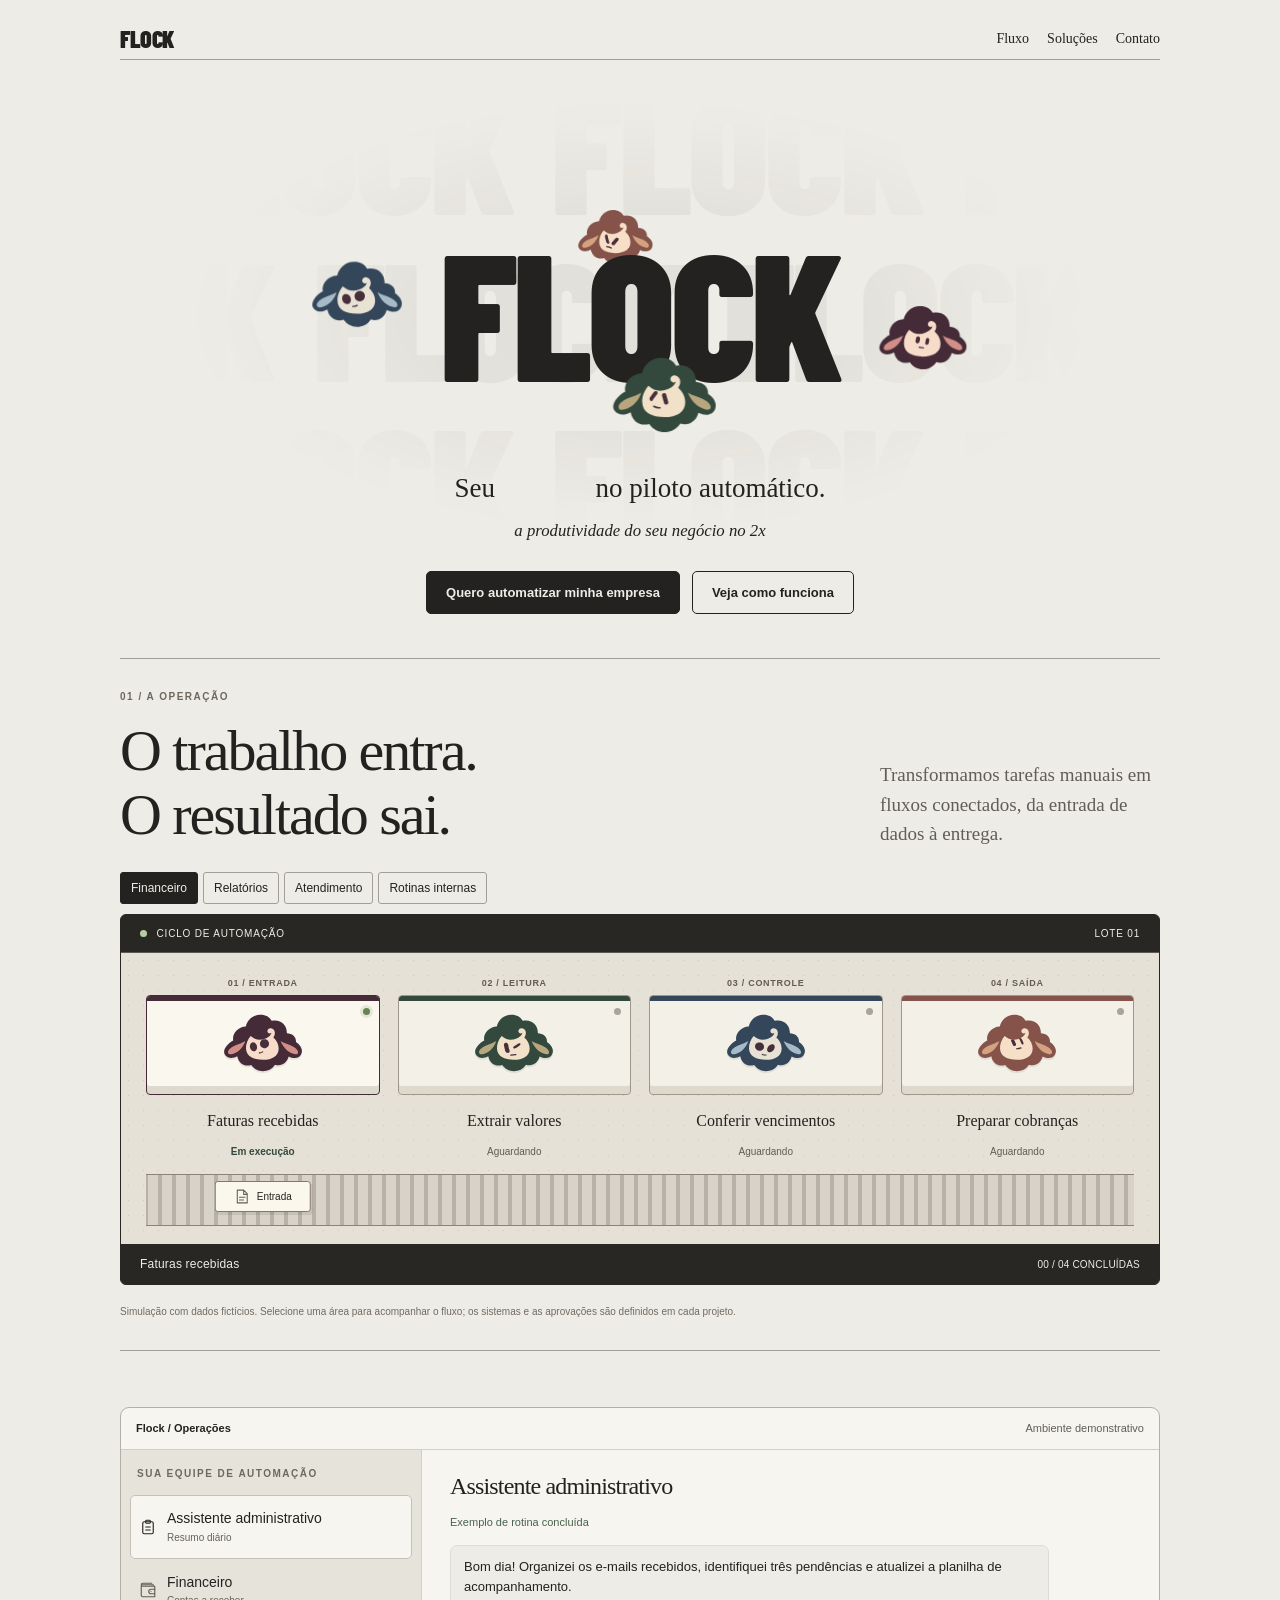
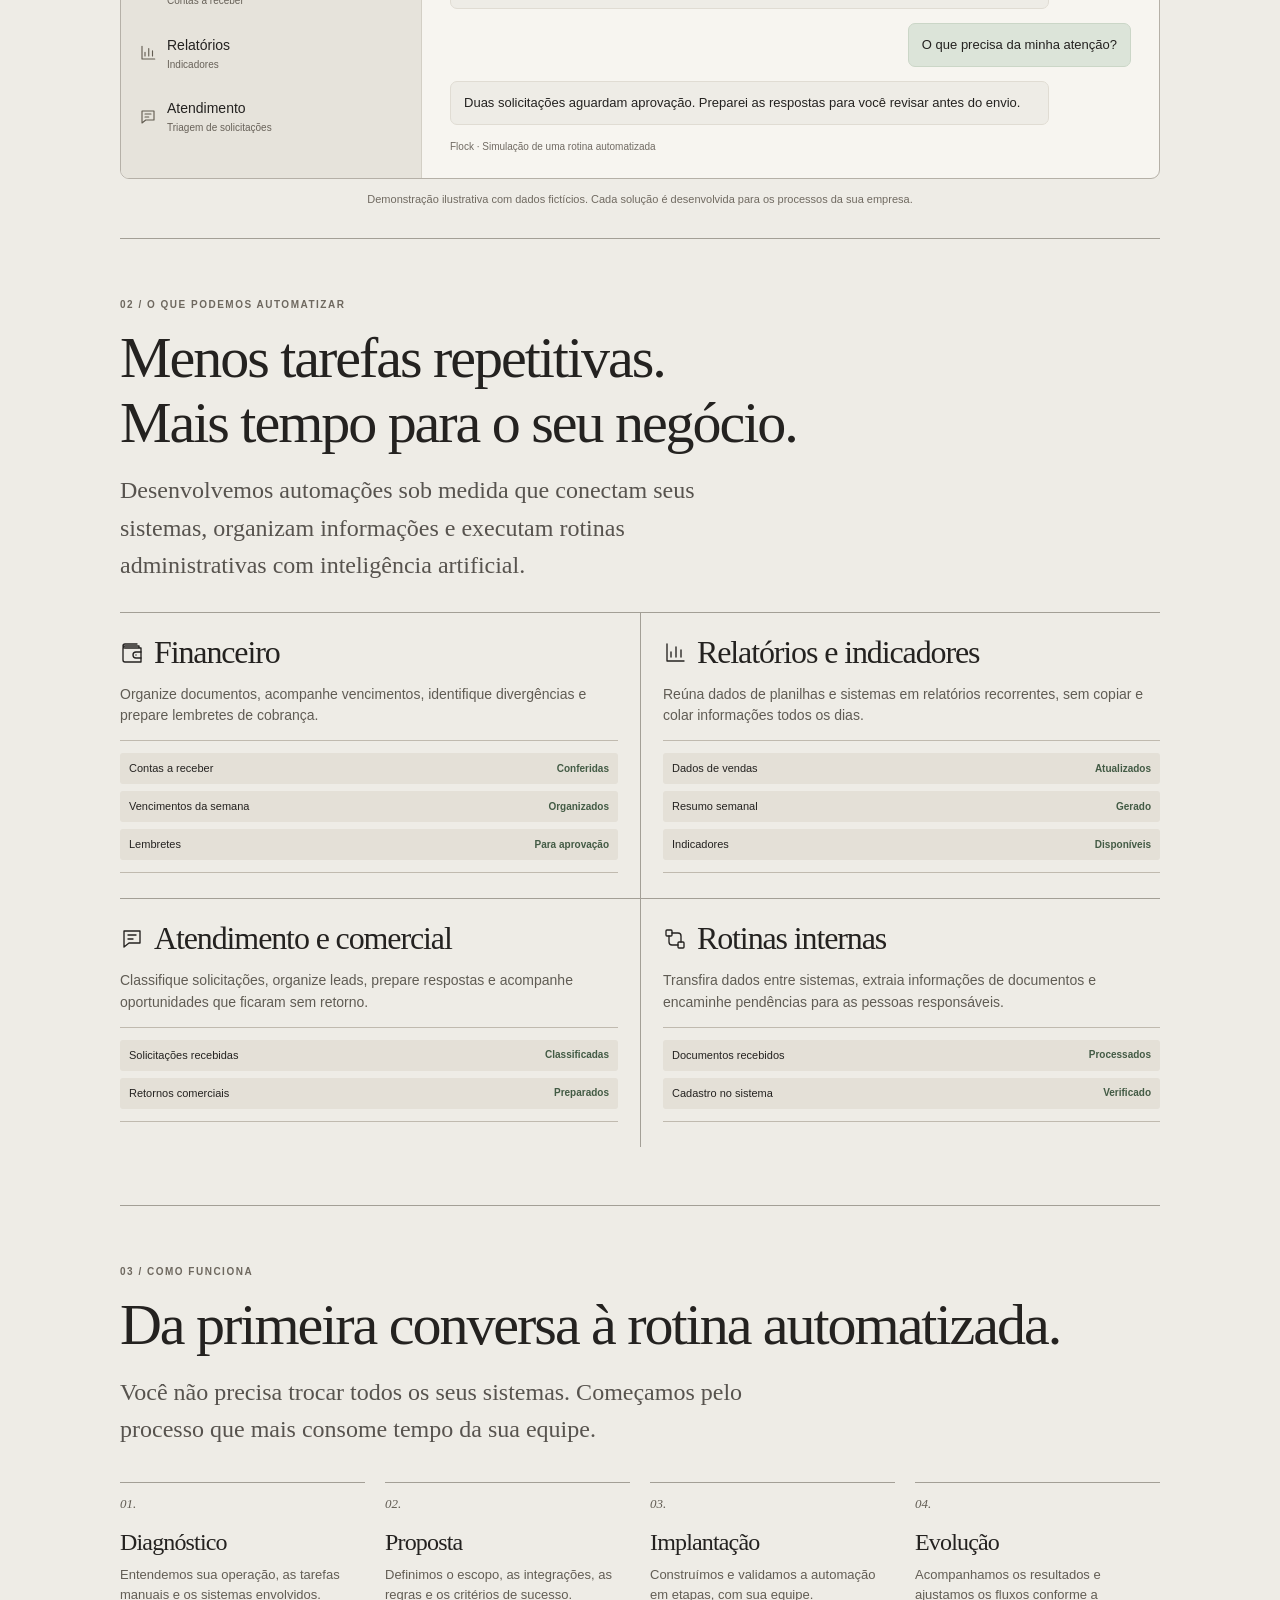
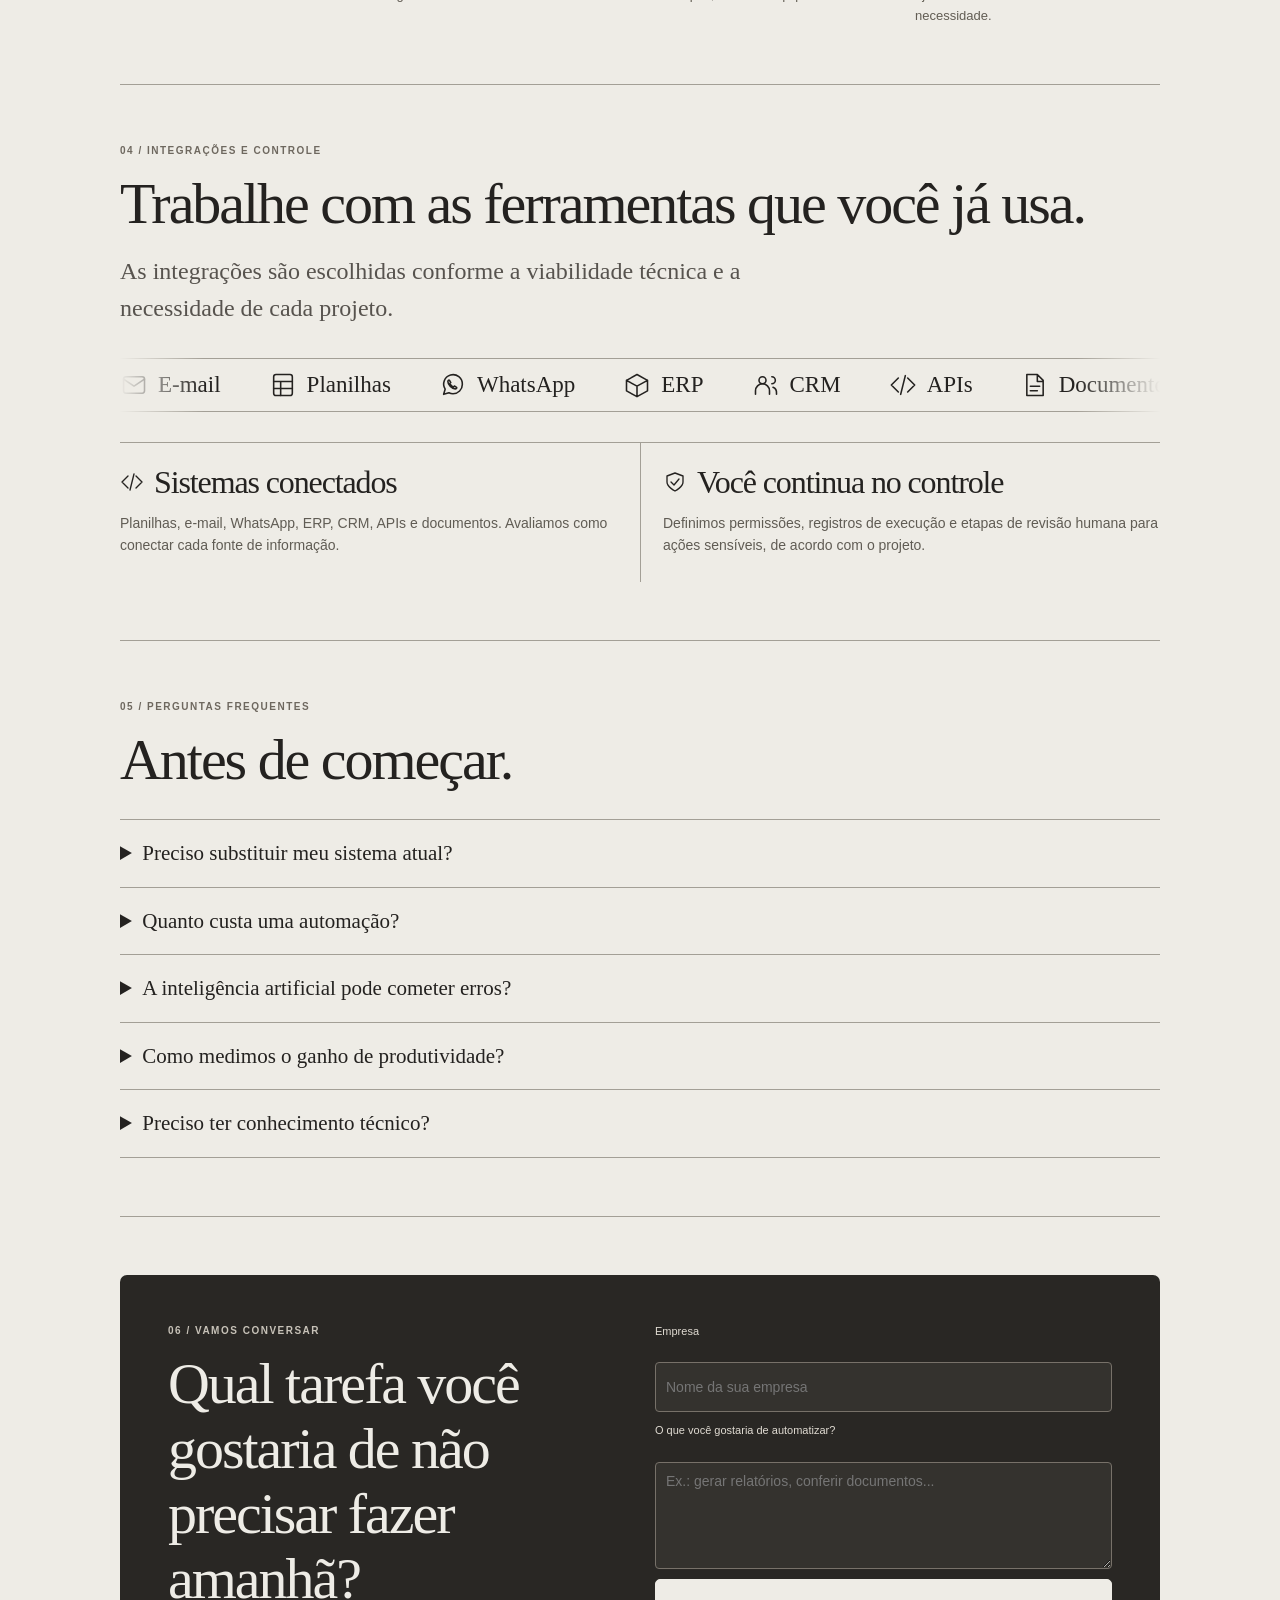
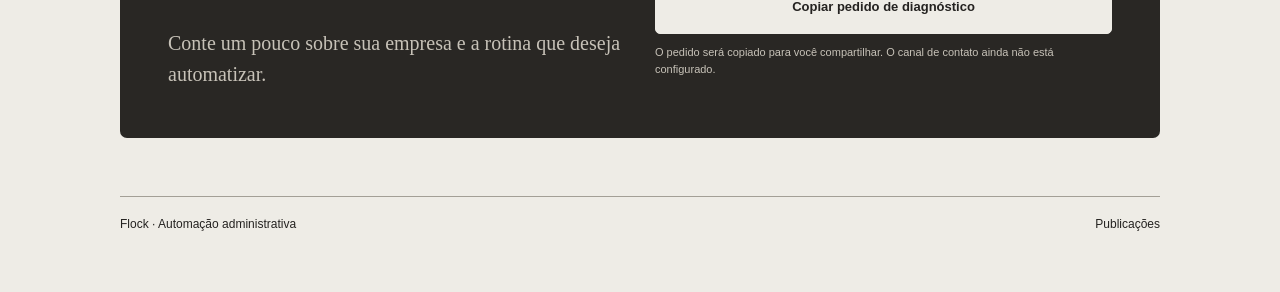
==== index.html @ 00a8a092 "Remove visible animation pause button while retaining reduced motion support" ====
<!doctype html>
<html lang="pt-BR">
<head>
<meta charset="utf-8">
<meta name="viewport" content="width=device-width,initial-scale=1">
<title>Flock</title>
<meta name="description" content="Flock — serviços de automação administrativa com inteligência artificial, sob medida para sua empresa.">
<style>
@font-face{font-family:Druk;src:url("assets/fonts/druk-condensed.woff2") format("woff2");font-weight:900;font-display:swap}
@font-face{font-family:Portrait;src:url("assets/fonts/portrait-regular.woff2") format("woff2");font-weight:400;font-display:swap}
@font-face{font-family:Portrait;src:url("assets/fonts/portrait-italic.woff2") format("woff2");font-style:italic;font-display:swap}
:root{--paper:#eeece6;--ink:#242220;--rule:#a39f96}
*{box-sizing:border-box}html{scroll-behavior:smooth}body{margin:0;background:var(--paper);color:var(--ink);font-family:Portrait,Georgia,serif}a{color:inherit;text-decoration:none}a:hover{text-decoration:underline;text-underline-offset:.2em}a:focus-visible{outline:2px solid currentColor;outline-offset:5px}
.page{width:min(100% - 64px,1040px);margin:0 auto;padding:24px 0 40px}
.masthead{border-bottom:1px solid var(--rule);display:grid;grid-template-columns:1fr 1fr 1fr;align-items:baseline;padding-bottom:7px;font-size:13px}
.masthead>span{text-align:center}.masthead nav{text-align:right}
.cover{display:grid;place-items:center;min-height:clamp(270px,39vw,490px);padding:55px 0 64px}
.cover h1{font-family:'Barlow Condensed',Impact,'Arial Narrow',sans-serif;font-weight:900;font-size:clamp(72px,14vw,200px);line-height:.85;letter-spacing:-.025em;margin:0;text-align:center}
.imprint{border-top:1px solid var(--rule);display:grid;grid-template-columns:repeat(6,1fr);gap:16px;padding:8px 0 36px;font-size:12px;line-height:1.3}
.imprint p{margin:0}.imprint p:last-child{grid-column:5/7}
.feature{margin:0;display:block;border-bottom:1px solid var(--rule);padding-bottom:18px}
.plate{height:clamp(240px,46vw,475px);background:#292724;display:grid;place-items:center;overflow:hidden;color:#e8e5de}
.plate svg{width:100%;height:100%;display:block}
.feature figcaption{display:grid;grid-template-columns:1fr 3fr 1fr;gap:16px;align-items:baseline;padding-top:12px;font-size:12px}
.feature strong{font-size:clamp(24px,4vw,44px);font-weight:400;letter-spacing:-.025em;line-height:1.05}.feature figcaption span:last-child{text-align:right}
.archive{margin:95px 0 100px;display:grid;grid-template-columns:1fr 4fr;gap:24px}
.archive h2{font-size:15px;font-weight:400;margin:0}
.entries{border-top:1px solid var(--rule)}.entry{display:grid;grid-template-columns:40px 1fr auto;gap:12px;align-items:baseline;padding:17px 0;border-bottom:1px solid var(--rule)}.entry span,.entry time{font-size:12px}.entry a{font-size:clamp(20px,3vw,30px);line-height:1.1}
footer{border-top:1px solid var(--rule);display:flex;justify-content:space-between;gap:16px;padding-top:8px;font-size:12px}
@media(max-width:600px){.page{width:calc(100% - 36px);padding-top:16px}.masthead{font-size:12px;grid-template-columns:1fr auto}.masthead>span{display:none}.cover{min-height:240px;padding:55px 0}.cover h1{font-size:clamp(65px,20vw,112px)}.imprint{grid-template-columns:1fr 1fr 1fr;gap:10px;padding-bottom:22px;font-size:11px}.imprint p:last-child{grid-column:3}.plate{height:clamp(220px,72vw,360px)}.feature figcaption{grid-template-columns:1fr auto;gap:8px}.feature figcaption strong{grid-column:1/-1;grid-row:2}.archive{display:block;margin:60px 0 75px}.archive h2{margin-bottom:15px}.entry{grid-template-columns:26px 1fr auto;gap:8px}}
@media(prefers-reduced-motion:reduce){html{scroll-behavior:auto}}

/* Motion follows the sequence of opening and reading a printed cover. */
:root{--ease-editorial:cubic-bezier(.22,.61,.36,1)}
.masthead,.imprint{position:relative}
@media(prefers-reduced-motion:no-preference){
  .motion .masthead,.motion .imprint{border-color:transparent}
  .motion .masthead::after,.motion .imprint::before{content:"";position:absolute;left:0;right:0;height:1px;background:var(--rule);transform:scaleX(0);transform-origin:left;animation:ink-rule 850ms var(--ease-editorial) forwards}
  .motion .masthead::after{bottom:0}
  .motion .imprint::before{top:0;animation-delay:420ms}
  .motion .masthead>*{animation:ink-in 650ms var(--ease-editorial) both}
  .motion .cover h1{animation:type-reveal 1100ms var(--ease-editorial) 100ms both}
  .motion .imprint p{animation:ink-in 750ms var(--ease-editorial) both;animation-delay:calc(450ms + var(--order,0)*85ms)}
  .motion .plate{clip-path:inset(0 0 100% 0);transition:clip-path 1150ms var(--ease-editorial)}
  .motion .plate svg{transform:scale(1.035);transition:transform 1400ms var(--ease-editorial)}
  .motion .feature.is-visible .plate,.motion .feature:focus-within .plate{clip-path:inset(0)}
  .motion .feature.is-visible .plate svg,.motion .feature:focus-within .plate svg{transform:scale(1)}
  .motion .feature figcaption,.motion .archive h2,.motion .entry,.motion footer{opacity:0;transform:translateY(9px);transition:opacity 650ms var(--ease-editorial),transform 750ms var(--ease-editorial)}
  .motion .feature.is-visible figcaption,.motion .feature:focus-within figcaption{opacity:1;transform:none;transition-delay:240ms}
  .motion .archive.is-visible h2,.motion .archive:focus-within h2,.motion .entry.is-visible,.motion .entry:focus-within,.motion footer.is-visible{opacity:1;transform:none}
  @keyframes ink-rule{to{transform:scaleX(1)}}
  @keyframes ink-in{from{opacity:0;transform:translateY(5px)}to{opacity:1;transform:none}}
  @keyframes type-reveal{from{clip-path:inset(100% -2% 0);transform:translateY(12px)}to{clip-path:inset(-12% -2% -12%);transform:none}}
  .masthead a,.entry a{position:relative;text-decoration:none}
  .masthead a::after,.entry a::after{content:"";position:absolute;left:0;right:0;bottom:-.16em;height:1px;background:currentColor;transform:scaleX(0);transform-origin:right;transition:transform 400ms var(--ease-editorial)}
  .masthead a:hover::after,.entry a:hover::after,.masthead a:focus-visible::after,.entry a:focus-visible::after{transform:scaleX(1);transform-origin:left}
}
@media(prefers-reduced-motion:no-preference) and (hover:hover) and (pointer:fine){
  .motion .feature.is-visible a:hover .plate svg{transform:scale(1.025)}
}


.page{min-height:100vh;min-height:100svh;display:flex;flex-direction:column}
.cover{flex:1;min-height:260px}
.imprint{padding-bottom:24px}
.imprint p:last-child{grid-column:6;text-align:right}
@media(max-width:600px){.imprint p:last-child{grid-column:3}.cover{min-height:220px}}
body{font-weight:400}
h1{font-weight:900!important}
header, header a, header nav, header span { font-family: Portrait, Georgia, 'Times New Roman', serif; font-weight: 400; }
.masthead > a { justify-self: start; }
.masthead nav a { display: inline-block; }


/* Editorial kinetic cover */
.cover{position:relative;isolation:isolate;overflow:hidden;min-height:clamp(320px,45vw,520px)}
.cover-pattern{position:absolute;inset:0;z-index:-2;overflow:hidden;display:flex;flex-direction:column;justify-content:center;gap:.12em;opacity:.065;pointer-events:none;font-family:'Barlow Condensed',Impact,sans-serif;font-weight:900;font-size:clamp(70px,13vw,180px);line-height:.88;letter-spacing:-.025em;mask-image:radial-gradient(ellipse at center,transparent 12%,#000 65%);-webkit-mask-image:radial-gradient(ellipse at center,transparent 12%,#000 65%)}
.pattern-row{display:flex;width:max-content;white-space:nowrap;gap:.24em;transform:translateX(-12%)}
.pattern-row:nth-child(even){transform:translateX(-32%)}
.cover h1{position:relative;z-index:2;white-space:nowrap}
.cover h1 .letter{display:inline-block;transform-origin:50% 90%}
.orbit{position:absolute;inset:0;pointer-events:none;z-index:1}
.orbit-tile{position:absolute;left:50%;top:50%;width:clamp(25px,4.6vw,58px);aspect-ratio:1;transform:translate(-50%,-50%);background:#242220}
.orbit-tile:nth-child(2n){background:#8e8b80}
.orbit-tile:nth-child(3n){background:#bdb9ad}
@media(prefers-reduced-motion:no-preference){
.motion .cover h1{animation:none}
.motion .cover h1 .letter{animation:letter-arrival 900ms var(--ease-editorial) both;animation-delay:calc(120ms + var(--i)*65ms)}
.motion .pattern-row{animation:pattern-drift 44s linear infinite alternate}
.motion .pattern-row:nth-child(even){animation-direction:alternate-reverse;animation-duration:53s}
.motion-paused .pattern-row,.motion-paused .letter{animation-play-state:paused!important}
@keyframes letter-arrival{from{opacity:0;transform:translateY(.42em) rotate(-7deg) scaleY(.78)}to{opacity:1;transform:none}}
@keyframes pattern-drift{from{transform:translateX(-8%)}to{transform:translateX(-32%)}}
}
@media(max-width:600px){
.cover{min-height:340px}
.cover-pattern{font-size:clamp(65px,20vw,100px);opacity:.055}
.orbit-tile{width:clamp(22px,8vw,35px)}
}

/* Feathered typographic field and shared depth plane. */
.cover-pattern{
 mask-image:radial-gradient(ellipse 48% 47% at 50% 50%,#000 0%,#000 24%,rgba(0,0,0,.85) 43%,rgba(0,0,0,.42) 65%,rgba(0,0,0,.09) 85%,transparent 100%);
 -webkit-mask-image:radial-gradient(ellipse 48% 47% at 50% 50%,#000 0%,#000 24%,rgba(0,0,0,.85) 43%,rgba(0,0,0,.42) 65%,rgba(0,0,0,.09) 85%,transparent 100%);
 opacity:.055;
}
.orbit{z-index:auto}
.cover h1{z-index:2}
.orbit-tile{will-change:transform;z-index:1}
@media(max-width:600px){.cover-pattern{opacity:.05}}

.cover h1{align-self:center}
.cover-caption{position:absolute;z-index:4;left:0;right:0;top:calc(50% + clamp(48px,8vw,104px));text-align:center;font-family:Portrait,Georgia,serif;font-size:clamp(16px,2.2vw,27px);font-weight:400;margin:0;line-height:1.4;pointer-events:none}
.cover-caption .rotating-word{display:inline-block;color:var(--ink);font-style:italic;font-weight:900}
@media(max-width:600px){.cover-caption{top:calc(50% + 48px);font-size:clamp(15px,4.2vw,20px)}}
@media(prefers-reduced-motion:no-preference){.rotating-word{transition:opacity .25s ease,transform .35s var(--ease-editorial)}.rotating-word.changing{opacity:0;transform:translateY(5px)}}

/* Blob Studio mascot adapted to native SVG. */
.cover .orbit-tile{background:transparent!important;width:clamp(48px,8vw,100px)}
.orbit-tile svg{display:block;width:100%;height:100%;overflow:visible}
@media(max-width:600px){.cover .orbit-tile{width:clamp(40px,13vw,58px)}}

/* Keep the subtitle clear of the orbit at every viewport size. */
.cover-caption{top:calc(50% + var(--caption-offset,clamp(90px,14vw,170px)))}

.cover-subcaption{display:block;margin-top:.65em;font-size:.62em;font-weight:400;font-style:italic;line-height:1.4}

/* Flock service landing page */
.cover{flex:none;min-height:clamp(420px,49vw,550px)}
.sales{font-family:Arial,sans-serif;font-size:14px;line-height:1.55}
.sales h2,.sales h3{font-family:Portrait,Georgia,serif;font-weight:400;line-height:1.12;letter-spacing:-.035em;margin:0}
.sales h2{font-size:clamp(32px,5vw,58px)}
.sales h3{font-size:clamp(23px,3vw,32px)}
.sales p{margin:0}
.sales .lead{font-family:Portrait,Georgia,serif;font-size:clamp(18px,2.4vw,24px);max-width:630px;color:#57534e;margin-top:16px}
.sales-section{border-top:1px solid var(--rule);padding:64px 0}
.eyebrow{font-size:10px;font-weight:700;text-transform:uppercase;letter-spacing:.15em;margin-bottom:14px!important;color:#6e685f}
.hero-actions{display:flex;align-items:center;justify-content:center;gap:12px;flex-wrap:wrap;padding:0 0 36px}
.sales-btn{display:inline-flex;align-items:center;justify-content:center;gap:14px;padding:13px 19px;border:1px solid var(--ink);border-radius:5px;font:600 13px Arial,sans-serif;cursor:pointer;text-decoration:none!important;background:var(--ink);color:var(--paper)}
.sales-btn:hover{opacity:.82}.sales-btn.secondary{background:transparent;color:var(--ink)}
.demo{border:1px solid #b5b0a7;border-radius:9px;overflow:hidden;background:#f7f5f0;box-shadow:0 14px 36px #2422200b}
.demo-top{display:flex;justify-content:space-between;align-items:center;padding:12px 15px;border-bottom:1px solid #d3cfc5;font-size:11px;color:#625e56}
.demo-top b{color:var(--ink)}.demo-window{display:grid;grid-template-columns:29% 1fr;min-height:350px}
.demo-nav{background:#e6e3db;border-right:1px solid #d3cfc5;padding:16px 9px}.demo-nav .eyebrow{margin-left:7px}
.demo-tab{width:100%;text-align:left;display:flex;gap:10px;align-items:center;border:1px solid transparent;background:none;padding:12px 8px;border-radius:5px;color:var(--ink);cursor:pointer;font:inherit}
.demo-tab[aria-selected=true]{border-color:#c6c1b7;background:#f7f5f0}.demo-tab small{display:block;font-size:10px;color:#686259}.demo-dot{flex:none;width:9px;height:9px;border-radius:50%;background:var(--dot,#452a38)}
.demo-main{padding:23px 28px;display:flex;flex-direction:column;gap:14px}.demo-main h3{font-size:24px}.demo-status{font-size:11px;color:#48624e}.demo-msg{max-width:88%;background:#eeece6;padding:11px 13px;border:1px solid #e0dcd3;border-radius:7px;font-size:13px}.demo-msg.user{align-self:flex-end;background:#dce4d9;border-color:#cbd6c7}.demo-meta{font-size:10px;color:#716b63;margin-top:auto}.demo-note{text-align:center;font-size:11px;color:#706a61;margin:12px 0 45px!important}
.service-grid{display:grid;grid-template-columns:repeat(2,minmax(0,1fr));gap:12px;margin-top:28px}
.service-card{border:1px solid #bdb8ae;border-radius:6px;padding:23px;min-width:0;display:flex;flex-direction:column;gap:13px}
.service-card p{color:#605c54}.mini-visual{background:#e5e2d9;border:1px solid #d5d0c6;border-radius:5px;padding:12px;min-height:104px;display:grid;gap:7px;align-content:center;margin-top:auto}
.mini-row{display:flex;align-items:center;justify-content:space-between;gap:8px;font-size:11px;padding:7px 9px;background:#f7f5ef;border-radius:3px}.mini-row b{font-size:10px;color:#435b45;font-weight:600}
.steps{display:grid;grid-template-columns:repeat(4,1fr);gap:20px;margin-top:34px}.step{border-top:1px solid var(--rule);padding-top:13px}.step-num{font:italic 25px Georgia,serif;color:#82796f;margin-bottom:17px!important}.step h3{font-size:24px;margin-bottom:9px}.step p{font-size:13px;color:#625d54}
.faq{margin-top:26px}.faq details{border-top:1px solid var(--rule);padding:17px 0}.faq details:last-child{border-bottom:1px solid var(--rule)}.faq summary{cursor:pointer;font-family:Portrait,Georgia,serif;font-size:21px}.faq details p{max-width:720px;padding:12px 0 0;color:#605b54}
.contact-panel{background:#292724;color:#eeece6;border-radius:7px;padding:clamp(23px,5vw,48px);display:grid;grid-template-columns:1fr 1fr;gap:30px}.contact-panel .lead{color:#c7c2b8;font-size:20px}.contact-panel form{display:grid;gap:10px}.contact-panel label{font-size:11px;color:#e0dbd2}.contact-panel input,.contact-panel textarea{width:100%;padding:10px;border-radius:4px;border:1px solid #777169;background:#34322e;color:#fff;font:14px Arial,sans-serif}.contact-panel textarea{min-height:95px;resize:vertical}.contact-panel .sales-btn{background:#eeece6;color:#242220;border-color:#eeece6}.contact-panel .contact-note{font-size:11px;color:#c7c2b8}.sales-footer{border-top:1px solid var(--rule);padding:18px 0;display:flex;justify-content:space-between;gap:10px;font-size:12px}
@media(max-width:600px){.cover{min-height:370px}.sales-section{padding:42px 0}.demo-window{grid-template-columns:1fr}.demo-nav{display:grid;grid-template-columns:repeat(2,1fr);border-right:0;border-bottom:1px solid #d3cfc5;padding:8px;gap:3px}.demo-nav .eyebrow{grid-column:1/-1;margin:3px 7px!important}.demo-tab{font-size:11px;padding:8px 5px;gap:5px}.demo-tab small{font-size:9px}.demo-main{padding:16px;min-height:310px}.demo-msg{max-width:96%;font-size:12px}.service-grid,.contact-panel{grid-template-columns:1fr}.steps{grid-template-columns:repeat(2,1fr);gap:18px}.service-card{padding:17px}.hero-actions{padding-bottom:24px}.sales-btn{font-size:12px;padding:12px 14px}.demo-note{margin-bottom:28px!important}}

.factory{margin:8px 0 58px;border-block:1px solid var(--rule);padding-top:28px;overflow:hidden}
.factory-header{display:grid;grid-template-columns:1.4fr 1fr;gap:24px;align-items:end;margin-bottom:22px}
.factory-header>p{color:#625e56;max-width:280px;justify-self:end;font-family:Portrait,Georgia,serif;font-size:19px}
.factory-scene{background-image:radial-gradient(#a39f9670 .7px,transparent .8px);background-size:15px 15px;overflow:hidden}
.factory-scene svg{display:block;width:100%;height:auto}
.line-signal{animation:signal-flow 1.4s linear infinite}.belt-motion{animation:signal-flow .6s linear infinite}
@keyframes signal-flow{to{stroke-dashoffset:-36}}
.line-worker{transform-box:fill-box;transform-origin:center;animation:worker-bob 2.8s ease-in-out infinite;animation-delay:var(--phase)}
@keyframes worker-bob{0%,100%{transform:translateY(0)}50%{transform:translateY(-4px)}}
.factory-bottom{display:flex;justify-content:space-between;align-items:center;gap:8px;font-size:10px;letter-spacing:.07em;color:#6b645a;padding:10px 0}
.factory-bottom button{background:transparent;border:1px solid var(--rule);color:var(--ink);padding:5px 9px;cursor:pointer;font:11px Arial,sans-serif}
.factory-ticker,.integration-belt{overflow:hidden;border-block:1px solid var(--rule);padding:12px 0}
.factory-track,.integration-track{display:flex;width:max-content;animation:factory-marquee 23s linear infinite}
.factory-track span{padding-right:40px;font-size:11px;color:#5c6553;white-space:nowrap}
@keyframes factory-marquee{to{transform:translateX(-50%)}}
.factory-disclaimer{font-size:10px;color:#726b61;padding:10px 0}
.factory.paused *{animation-play-state:paused!important}
.service-grid{gap:0;border-top:1px solid var(--rule);border-left:1px solid var(--rule)}
.service-card{border:0;border-bottom:1px solid var(--rule);border-right:1px solid var(--rule);border-radius:0;padding:25px}
.mini-visual{border:0;border-block:1px solid #c0baaf;border-radius:0;background:transparent;padding:12px 0;overflow:hidden}
.mini-row{background:#e4e0d7;animation:mini-throughput 8s ease-in-out infinite}
.mini-row:nth-child(2){animation-delay:1.2s}.mini-row:nth-child(3){animation-delay:2.4s}
@keyframes mini-throughput{0%,100%,40%{transform:translateX(0);opacity:1}48%{transform:translateX(12px);opacity:.45}49%{transform:translateX(-12px);opacity:.45}62%{transform:translateX(0);opacity:1}}
.integration-belt{margin:26px 0;mask-image:linear-gradient(90deg,transparent,#000 8%,#000 92%,transparent)}
.integration-track{animation-duration:19s}.integration-track span{display:flex;align-items:center;gap:10px;padding-right:48px;white-space:nowrap;font:23px Portrait,Georgia,serif}.integration-track i{display:grid;place-items:center;width:27px;height:27px;border:1px solid var(--ink);font:14px Arial,sans-serif}
@media(max-width:600px){.factory-header{grid-template-columns:1fr;gap:10px}.factory-header>p{justify-self:start;font-size:17px}.factory-scene{overflow-x:auto}.factory-scene svg{min-width:650px}.factory{margin-bottom:34px}.factory-bottom{font-size:8px}.integration-track span{font-size:19px}.service-card{padding:18px}}
@media(prefers-reduced-motion:reduce){.factory *,.mini-row,.integration-track{animation:none!important}}

/* Industrial rhythm: one continuous, readable process rather than disconnected cards. */
.masthead{grid-template-columns:1fr auto;align-items:center;font-size:14px}
.masthead>span{display:none}.masthead nav{display:flex;gap:18px;align-items:center}
.masthead nav a{white-space:nowrap}
.masthead .brand-mark{font:900 24px 'Barlow Condensed',Impact,sans-serif;letter-spacing:-.02em}
.cover{min-height:clamp(390px,45vw,510px)}
.hero-actions{padding-bottom:44px}
.sales-section{padding:58px 0}
.factory{margin:0 0 56px;padding:30px 0 20px}
.factory-header{margin-bottom:24px}
.plant-toolbar{display:flex;align-items:center;justify-content:space-between;gap:10px;margin:0 0 10px}
.plant-cases{display:flex;gap:5px;flex-wrap:wrap}
.plant-cases button,.plant-pause{border:1px solid #a39f96;background:transparent;color:#242220;padding:8px 10px;border-radius:3px;font:12px Arial,sans-serif;cursor:pointer}
.plant-cases button[aria-pressed=true]{background:#242220;color:#eeece6;border-color:#242220}
.plant button:focus-visible,.plant-toolbar button:focus-visible{outline:2px solid var(--ink);outline-offset:3px}
.plant{position:relative;background:#292724;color:#eeece6;border:1px solid #292724;border-radius:6px;overflow:hidden;font:11px Arial,sans-serif}
.plant-status,.plant-output{display:flex;justify-content:space-between;align-items:center;padding:13px 19px;gap:12px;letter-spacing:.08em;font-size:10px}
.plant-status{border-bottom:1px solid #5d5851}.plant-status i{display:inline-block;width:7px;height:7px;border-radius:50%;background:#b7cd9c;margin-right:6px}
.plant-floor{position:relative;background-color:#e5e1d7;background-image:radial-gradient(#9f998755 .8px,transparent .9px);background-size:15px 15px;padding:25px 25px 18px;color:#242220}
.plant-stations{position:relative;display:grid;grid-template-columns:repeat(4,minmax(0,1fr));gap:18px;z-index:2}
.plant-station{min-width:0;display:grid;grid-template-rows:auto 100px auto auto;gap:7px;text-align:center;position:relative}
.plant-step{font-size:9px;letter-spacing:.08em;font-weight:700;color:#625c51;white-space:nowrap}
.plant-machine{position:relative;display:grid;place-items:center;background:#f3f0e8;border:1px solid #9e978a;border-radius:4px;overflow:hidden;box-shadow:inset 0 -8px #ded9cd;transition:border-color .2s,background .2s}
.plant-machine::before{content:"";position:absolute;left:0;right:0;top:0;height:5px;background:var(--station-color)}
.plant-machine svg{width:88px;height:88px;filter:drop-shadow(0 2px 0 #24222016);transition:none}
.plant-light{position:absolute;top:12px;right:9px;width:7px;height:7px;border-radius:50%;background:#aaa498}
.plant-station.active .plant-machine{border-color:var(--station-color);background:#faf7ee}
.plant-station.active .plant-light{background:#668352;box-shadow:0 0 0 3px #66835225}
.plant-station.active .plant-machine svg{transform:none}
.plant-task{font:16px/1.15 Portrait,Georgia,serif;min-height:37px;display:grid;place-items:center}
.plant-state{font-size:10px;color:#615d55;min-height:14px}.plant-station.active .plant-state{color:#34493d;font-weight:bold}
.plant-belt{position:relative;margin:14px 0 0;height:52px;border-block:1px solid #8b8476;background:#c8c2b5;overflow:hidden}
.plant-rollers{position:absolute;inset:0;background:repeating-linear-gradient(90deg,#b8b2a6 0 2px,#d8d3c8 2px 12px,#b8b2a6 12px 14px);animation:rollers-flow .8s linear infinite}
@keyframes rollers-flow{to{background-position:14px 0}}
.plant-packet{position:absolute;top:6px;left:0;display:flex;align-items:center;gap:6px;padding:6px 9px;border:1px solid #81796c;border-radius:3px;background:#faf7ed;box-shadow:2px 3px 0 #24222018;font-size:10px;white-space:nowrap;will-change:transform}
.packet-icon{font:bold 17px/1 Arial,sans-serif;color:#625e56}.plant-packet.done{background:#dce5d6;border-color:#6e8461}.plant-packet.done .packet-icon{color:#34493d}
.plant-output{min-height:40px;letter-spacing:.02em}.plant-output span:first-child{font-size:12px}
.factory-disclaimer{margin-top:9px!important}
.plant-mobile-guide{display:none}
.factory.paused .plant-rollers{animation-play-state:paused}
.demo{box-shadow:none}.demo-note{margin-bottom:30px!important}.demo-window{min-height:320px}
.service-grid{border:0;gap:0}.service-card{border:0;border-top:1px solid var(--rule);padding:22px 22px 25px 0}.service-card:nth-child(even){padding:22px 0 25px 22px;border-left:1px solid var(--rule)}
.mini-row{animation:none}.mini-visual{min-height:95px}
.integration-belt{margin:30px 0}.integration-track{animation-duration:27s}
@media(max-width:600px){.masthead nav{gap:12px;font-size:11px}.masthead .brand-mark{font-size:22px}.cover{min-height:370px}.hero-actions{padding-bottom:30px}.factory{padding-top:24px;margin-bottom:32px}.plant-toolbar{align-items:flex-start;flex-direction:column}.plant-cases{gap:4px}.plant-cases button,.plant-pause{font-size:11px;padding:7px 8px}.plant-floor{padding:15px 14px}.plant-stations{display:grid;grid-template-columns:1fr;gap:0;padding-right:37px}.plant-station{display:grid;grid-template-columns:62px 1fr;grid-template-rows:16px auto 15px;gap:3px 12px;text-align:left;padding:8px 0;min-height:88px;border-bottom:1px solid #a39f9655}.plant-station:last-child{border:0}.plant-step{grid-column:2;grid-row:1}.plant-machine{grid-column:1;grid-row:1/4;height:62px}.plant-machine svg{width:60px;height:60px}.plant-light{top:9px;right:6px;width:5px;height:5px}.plant-task{grid-column:2;grid-row:2;display:block;min-height:0;font-size:16px}.plant-state{grid-column:2;grid-row:3}.plant-belt{position:absolute;right:11px;top:20px;bottom:20px;width:28px;height:auto;margin:0;border:0;border-inline:1px solid #8b8476}.plant-rollers{background:repeating-linear-gradient(0deg,#b8b2a6 0 2px,#d8d3c8 2px 12px,#b8b2a6 12px 14px);animation:rollers-mobile .8s linear infinite}.plant-packet{left:2px;top:0;padding:4px;width:22px;height:26px;justify-content:center}.plant-packet #packet-label{display:none}.plant-packet .packet-icon{font-size:14px}.plant-output,.plant-status{padding:11px 12px;font-size:9px}.plant-output span:first-child{font-size:11px}.service-card,.service-card:nth-child(even){padding:20px 0;border-left:0}.sales-section{padding:40px 0}}
@keyframes rollers-mobile{to{background-position:0 14px}}
@media(prefers-reduced-motion:reduce){.plant-rollers,.integration-track{animation:none!important}.plant-machine,.plant-machine svg{transition:none!important}}

/* Keep animated examples legible and align stage transitions with the belt. */
.plant-packet{transition:background-color .2s,border-color .2s;min-width:83px;justify-content:center}
.plant-state{line-height:1.2}
@media(max-width:600px){.plant-packet{min-width:0}.plant-output #plant-count{white-space:nowrap}.plant-task{overflow-wrap:anywhere}}
@media(prefers-reduced-motion:reduce){.plant-packet{transition:none}}
.plant-controls{display:flex;gap:5px;flex-wrap:wrap}.plant-controls [hidden]{display:none!important}.plant-packet{width:96px;min-width:96px}.flock-paused .pattern-row,.flock-paused .plant-rollers,.flock-paused .integration-track,.integration-offscreen .integration-track{animation-play-state:paused!important}.flock-paused .rotating-word{transition:none!important}@media(max-width:600px){.plant-packet{width:22px;min-width:0}}
.packet-icon{font-size:9px;letter-spacing:.04em}.plant-packet.done .packet-icon{font-size:10px}

/* Consistent semantic, monochrome line icons; no emoji or external dependency. */
.ui-icon{display:inline-block;width:20px;height:20px;flex:none;vertical-align:middle;color:currentColor}
.integration-track .ui-icon{width:28px;height:28px;stroke-width:1.35}
.demo-tab .demo-icon{width:18px;height:18px;color:#625c51}
.demo-tab[aria-selected=true] .demo-icon{color:var(--ink)}
.service-card h3{display:flex;align-items:center;gap:10px}.service-icon{width:24px;height:24px;stroke-width:1.35}
.plant-packet .packet-icon{display:flex;align-items:center;justify-content:center}.plant-packet .ui-icon{width:17px;height:17px}
@media(max-width:600px){.plant-packet .ui-icon{width:13px;height:13px}.demo-tab .demo-icon{width:15px;height:15px}.integration-track .ui-icon{width:23px;height:23px}.service-icon{width:21px;height:21px}}
</style>
<link rel="stylesheet" href="https://fonts.googleapis.com/css2?family=Barlow+Condensed:wght@900&display=swap">
</head>
<body><main class="page">
<header class="masthead"><a class="brand-mark" href="./" aria-label="Flock, início">FLOCK</a><nav aria-label="Navegação principal"><a href="#fluxo">Fluxo</a><a href="#solucoes">Soluções</a><a href="#contato">Contato</a></nav></header>
<section class="cover" aria-label="Capa"><div class="cover-pattern" aria-hidden="true"><div class="pattern-row"><span>FLOCK</span><span>FLOCK</span><span>FLOCK</span><span>FLOCK</span><span>FLOCK</span><span>FLOCK</span><span>FLOCK</span><span>FLOCK</span></div><div class="pattern-row"><span>FLOCK</span><span>FLOCK</span><span>FLOCK</span><span>FLOCK</span><span>FLOCK</span><span>FLOCK</span><span>FLOCK</span><span>FLOCK</span></div><div class="pattern-row"><span>FLOCK</span><span>FLOCK</span><span>FLOCK</span><span>FLOCK</span><span>FLOCK</span><span>FLOCK</span><span>FLOCK</span><span>FLOCK</span></div><div class="pattern-row"><span>FLOCK</span><span>FLOCK</span><span>FLOCK</span><span>FLOCK</span><span>FLOCK</span><span>FLOCK</span><span>FLOCK</span><span>FLOCK</span></div><div class="pattern-row"><span>FLOCK</span><span>FLOCK</span><span>FLOCK</span><span>FLOCK</span><span>FLOCK</span><span>FLOCK</span><span>FLOCK</span><span>FLOCK</span></div><div class="pattern-row"><span>FLOCK</span><span>FLOCK</span><span>FLOCK</span><span>FLOCK</span><span>FLOCK</span><span>FLOCK</span><span>FLOCK</span><span>FLOCK</span></div><div class="pattern-row"><span>FLOCK</span><span>FLOCK</span><span>FLOCK</span><span>FLOCK</span><span>FLOCK</span><span>FLOCK</span><span>FLOCK</span><span>FLOCK</span></div></div><div class="orbit" aria-hidden="true"><span class="orbit-tile"><svg viewBox="-15 -15 258.541 258.541" aria-hidden="true"><g transform="translate(-223.0309 -220.6546) scale(.371759)"><path fill="#452a38" d="M771 771 C785 717 829 679 883 678 C925 676 959 693 976 726 C1044 711 1098 755 1096 824 C1138 825 1171 852 1168 894 C1201 916 1224 950 1211 984 C1199 1021 1156 1030 1110 1008 C1100 1053 1054 1091 1002 1073 C979 1109 943 1124 907 1124 C870 1124 835 1106 815 1075 C763 1090 714 1063 704 1005 C667 1025 630 1024 608 996 C582 963 623 906 672 881 C662 829 706 774 771 771Z"/><path fill="#d28f88" d="M767 886 C744 901 716 909 683 923 C651 937 626 960 632 979 C640 1004 695 983 721 959 C746 937 758 913 767 886Z"/><path fill="#d28f88" d="M1047 886 C1073 904 1102 909 1132 922 C1162 936 1188 958 1184 977 C1179 1002 1126 985 1096 959 C1072 938 1057 911 1047 886Z"/><path fill="#f8dcca" d="M810 846 C841 875 881 884 923 867 C953 856 973 835 974 820 C961 834 941 822 942 806 C943 791 957 781 972 784 C998 789 1014 822 989 858 C1014 880 1032 911 1031 946 C1031 1003 979 1034 906 1034 C831 1034 775 1007 773 945 C771 909 786 874 810 846Z"/></g><g transform="translate(109 121) scale(.47) translate(-120 -122.5)" fill="#472e3b"><path class="mascot-eye" d="M94.5 99.1 L102.5 101.6 L106.5 109 L105.4 117.5 L103.8 126 L100.3 133.7 L92.7 137.2 L84.8 134.6 L80.8 127.2 L81.9 118.7 L83.6 110.3 L86.9 102.5 Z"/><path class="mascot-eye" d="M149.5 107.8 L156 112.2 L157.5 120.1 L156.3 128.1 L154.5 136.1 L150.5 143 L143 145.8 L136.4 141.6 L135.3 133.7 L137 125.7 L138.3 117.7 L142.1 110.6 Z"/><path class="mascot-mouth" fill="none" stroke="#472e3b" stroke-width="7.5" stroke-linecap="round" d="M101.8 159.1 Q113.3 163 125.4 163"/></g></svg></span><span class="orbit-tile"><svg viewBox="-15 -15 258.541 258.541" aria-hidden="true"><g transform="translate(-223.0309 -220.6546) scale(.371759)"><path fill="#452a38" d="M771 771 C785 717 829 679 883 678 C925 676 959 693 976 726 C1044 711 1098 755 1096 824 C1138 825 1171 852 1168 894 C1201 916 1224 950 1211 984 C1199 1021 1156 1030 1110 1008 C1100 1053 1054 1091 1002 1073 C979 1109 943 1124 907 1124 C870 1124 835 1106 815 1075 C763 1090 714 1063 704 1005 C667 1025 630 1024 608 996 C582 963 623 906 672 881 C662 829 706 774 771 771Z"/><path fill="#d28f88" d="M767 886 C744 901 716 909 683 923 C651 937 626 960 632 979 C640 1004 695 983 721 959 C746 937 758 913 767 886Z"/><path fill="#d28f88" d="M1047 886 C1073 904 1102 909 1132 922 C1162 936 1188 958 1184 977 C1179 1002 1126 985 1096 959 C1072 938 1057 911 1047 886Z"/><path fill="#f8dcca" d="M810 846 C841 875 881 884 923 867 C953 856 973 835 974 820 C961 834 941 822 942 806 C943 791 957 781 972 784 C998 789 1014 822 989 858 C1014 880 1032 911 1031 946 C1031 1003 979 1034 906 1034 C831 1034 775 1007 773 945 C771 909 786 874 810 846Z"/></g><g transform="translate(109 121) scale(.47) translate(-120 -122.5)" fill="#472e3b"><path class="mascot-eye" d="M94.5 99.1 L102.5 101.6 L106.5 109 L105.4 117.5 L103.8 126 L100.3 133.7 L92.7 137.2 L84.8 134.6 L80.8 127.2 L81.9 118.7 L83.6 110.3 L86.9 102.5 Z"/><path class="mascot-eye" d="M149.5 107.8 L156 112.2 L157.5 120.1 L156.3 128.1 L154.5 136.1 L150.5 143 L143 145.8 L136.4 141.6 L135.3 133.7 L137 125.7 L138.3 117.7 L142.1 110.6 Z"/><path class="mascot-mouth" fill="none" stroke="#472e3b" stroke-width="7.5" stroke-linecap="round" d="M101.8 159.1 Q113.3 163 125.4 163"/></g></svg></span><span class="orbit-tile"><svg viewBox="-15 -15 258.541 258.541" aria-hidden="true"><g transform="translate(-223.0309 -220.6546) scale(.371759)"><path fill="#452a38" d="M771 771 C785 717 829 679 883 678 C925 676 959 693 976 726 C1044 711 1098 755 1096 824 C1138 825 1171 852 1168 894 C1201 916 1224 950 1211 984 C1199 1021 1156 1030 1110 1008 C1100 1053 1054 1091 1002 1073 C979 1109 943 1124 907 1124 C870 1124 835 1106 815 1075 C763 1090 714 1063 704 1005 C667 1025 630 1024 608 996 C582 963 623 906 672 881 C662 829 706 774 771 771Z"/><path fill="#d28f88" d="M767 886 C744 901 716 909 683 923 C651 937 626 960 632 979 C640 1004 695 983 721 959 C746 937 758 913 767 886Z"/><path fill="#d28f88" d="M1047 886 C1073 904 1102 909 1132 922 C1162 936 1188 958 1184 977 C1179 1002 1126 985 1096 959 C1072 938 1057 911 1047 886Z"/><path fill="#f8dcca" d="M810 846 C841 875 881 884 923 867 C953 856 973 835 974 820 C961 834 941 822 942 806 C943 791 957 781 972 784 C998 789 1014 822 989 858 C1014 880 1032 911 1031 946 C1031 1003 979 1034 906 1034 C831 1034 775 1007 773 945 C771 909 786 874 810 846Z"/></g><g transform="translate(109 121) scale(.47) translate(-120 -122.5)" fill="#472e3b"><path class="mascot-eye" d="M94.5 99.1 L102.5 101.6 L106.5 109 L105.4 117.5 L103.8 126 L100.3 133.7 L92.7 137.2 L84.8 134.6 L80.8 127.2 L81.9 118.7 L83.6 110.3 L86.9 102.5 Z"/><path class="mascot-eye" d="M149.5 107.8 L156 112.2 L157.5 120.1 L156.3 128.1 L154.5 136.1 L150.5 143 L143 145.8 L136.4 141.6 L135.3 133.7 L137 125.7 L138.3 117.7 L142.1 110.6 Z"/><path class="mascot-mouth" fill="none" stroke="#472e3b" stroke-width="7.5" stroke-linecap="round" d="M101.8 159.1 Q113.3 163 125.4 163"/></g></svg></span><span class="orbit-tile"><svg viewBox="-15 -15 258.541 258.541" aria-hidden="true"><g transform="translate(-223.0309 -220.6546) scale(.371759)"><path fill="#452a38" d="M771 771 C785 717 829 679 883 678 C925 676 959 693 976 726 C1044 711 1098 755 1096 824 C1138 825 1171 852 1168 894 C1201 916 1224 950 1211 984 C1199 1021 1156 1030 1110 1008 C1100 1053 1054 1091 1002 1073 C979 1109 943 1124 907 1124 C870 1124 835 1106 815 1075 C763 1090 714 1063 704 1005 C667 1025 630 1024 608 996 C582 963 623 906 672 881 C662 829 706 774 771 771Z"/><path fill="#d28f88" d="M767 886 C744 901 716 909 683 923 C651 937 626 960 632 979 C640 1004 695 983 721 959 C746 937 758 913 767 886Z"/><path fill="#d28f88" d="M1047 886 C1073 904 1102 909 1132 922 C1162 936 1188 958 1184 977 C1179 1002 1126 985 1096 959 C1072 938 1057 911 1047 886Z"/><path fill="#f8dcca" d="M810 846 C841 875 881 884 923 867 C953 856 973 835 974 820 C961 834 941 822 942 806 C943 791 957 781 972 784 C998 789 1014 822 989 858 C1014 880 1032 911 1031 946 C1031 1003 979 1034 906 1034 C831 1034 775 1007 773 945 C771 909 786 874 810 846Z"/></g><g transform="translate(109 121) scale(.47) translate(-120 -122.5)" fill="#472e3b"><path class="mascot-eye" d="M94.5 99.1 L102.5 101.6 L106.5 109 L105.4 117.5 L103.8 126 L100.3 133.7 L92.7 137.2 L84.8 134.6 L80.8 127.2 L81.9 118.7 L83.6 110.3 L86.9 102.5 Z"/><path class="mascot-eye" d="M149.5 107.8 L156 112.2 L157.5 120.1 L156.3 128.1 L154.5 136.1 L150.5 143 L143 145.8 L136.4 141.6 L135.3 133.7 L137 125.7 L138.3 117.7 L142.1 110.6 Z"/><path class="mascot-mouth" fill="none" stroke="#472e3b" stroke-width="7.5" stroke-linecap="round" d="M101.8 159.1 Q113.3 163 125.4 163"/></g></svg></span></div><h1 aria-label="Flock"><span aria-hidden="true" class="letter" style="--i:0">F</span><span aria-hidden="true" class="letter" style="--i:1">L</span><span aria-hidden="true" class="letter" style="--i:2">O</span><span aria-hidden="true" class="letter" style="--i:3">C</span><span aria-hidden="true" class="letter" style="--i:4">K</span></h1><p class="cover-caption"><span class="caption-prefix">Seu</span> <span class="rotating-word">negócio</span> no piloto automático.<span class="cover-subcaption">a produtividade do seu negócio no 2x</span></p></section>
<div class="sales">
<div class="hero-actions"><a class="sales-btn" href="#contato">Quero automatizar minha empresa </a><a class="sales-btn secondary" href="#fluxo">Veja como funciona</a></div>
<section class="factory" id="fluxo" aria-label="Demonstração de automação administrativa"><div class="factory-header"><div><p class="eyebrow">01 / A operação</p><h2>O trabalho entra.<br>O resultado sai.</h2></div><p>Transformamos tarefas manuais em fluxos conectados, da entrada de dados à entrega.</p></div><div class="plant-toolbar"><div class="plant-cases" role="group" aria-label="Escolher exemplo de fluxo"><button type="button" data-case="0" aria-pressed="true">Financeiro</button><button type="button" data-case="1" aria-pressed="false">Relatórios</button><button type="button" data-case="2" aria-pressed="false">Atendimento</button><button type="button" data-case="3" aria-pressed="false">Rotinas internas</button></div><div class="plant-controls"><button type="button" class="plant-pause" id="factory-next" hidden>Próxima etapa</button></div></div><div class="plant" id="production-line"><svg width="0" height="0" style="position:absolute;pointer-events:none" aria-hidden="true"><defs></defs></svg><div class="plant-status"><span><i></i> CICLO DE AUTOMAÇÃO</span><span id="plant-cycle">LOTE 01</span></div><div class="plant-floor"><div class="plant-stations"><div class="plant-station" style="--station-color:#452a38"><span class="plant-step">01 / ENTRADA</span><div class="plant-machine"><span class="plant-light"></span><svg viewBox="-15 -15 258.541 258.541" aria-hidden="true"><g transform="translate(-223.0309 -220.6546) scale(.371759)"><path fill="#452a38" d="M771 771 C785 717 829 679 883 678 C925 676 959 693 976 726 C1044 711 1098 755 1096 824 C1138 825 1171 852 1168 894 C1201 916 1224 950 1211 984 C1199 1021 1156 1030 1110 1008 C1100 1053 1054 1091 1002 1073 C979 1109 943 1124 907 1124 C870 1124 835 1106 815 1075 C763 1090 714 1063 704 1005 C667 1025 630 1024 608 996 C582 963 623 906 672 881 C662 829 706 774 771 771Z"/><path fill="#d28f88" d="M767 886 C744 901 716 909 683 923 C651 937 626 960 632 979 C640 1004 695 983 721 959 C746 937 758 913 767 886Z"/><path fill="#d28f88" d="M1047 886 C1073 904 1102 909 1132 922 C1162 936 1188 958 1184 977 C1179 1002 1126 985 1096 959 C1072 938 1057 911 1047 886Z"/><path fill="#f8dcca" d="M810 846 C841 875 881 884 923 867 C953 856 973 835 974 820 C961 834 941 822 942 806 C943 791 957 781 972 784 C998 789 1014 822 989 858 C1014 880 1032 911 1031 946 C1031 1003 979 1034 906 1034 C831 1034 775 1007 773 945 C771 909 786 874 810 846Z"/></g><g transform="translate(109 121) scale(.47) translate(-120 -122.5)" fill="#472e3b"><path class="mascot-eye" d="M94.5 99.1 L102.5 101.6 L106.5 109 L105.4 117.5 L103.8 126 L100.3 133.7 L92.7 137.2 L84.8 134.6 L80.8 127.2 L81.9 118.7 L83.6 110.3 L86.9 102.5 Z"/><path class="mascot-eye" d="M149.5 107.8 L156 112.2 L157.5 120.1 L156.3 128.1 L154.5 136.1 L150.5 143 L143 145.8 L136.4 141.6 L135.3 133.7 L137 125.7 L138.3 117.7 L142.1 110.6 Z"/><path class="mascot-mouth" fill="none" stroke="#472e3b" stroke-width="7.5" stroke-linecap="round" d="M101.8 159.1 Q113.3 163 125.4 163"/></g></svg><span class="plant-port" aria-hidden="true"></span></div><span class="plant-task">Faturas recebidas</span><span class="plant-state">Aguardando</span></div><div class="plant-station" style="--station-color:#34493d"><span class="plant-step">02 / LEITURA</span><div class="plant-machine"><span class="plant-light"></span><svg viewBox="-15 -15 258.541 258.541" aria-hidden="true"><g transform="translate(-223.0309 -220.6546) scale(.371759)"><path fill="#34493d" d="M771 771 C785 717 829 679 883 678 C925 676 959 693 976 726 C1044 711 1098 755 1096 824 C1138 825 1171 852 1168 894 C1201 916 1224 950 1211 984 C1199 1021 1156 1030 1110 1008 C1100 1053 1054 1091 1002 1073 C979 1109 943 1124 907 1124 C870 1124 835 1106 815 1075 C763 1090 714 1063 704 1005 C667 1025 630 1024 608 996 C582 963 623 906 672 881 C662 829 706 774 771 771Z"/><path fill="#b8a77e" d="M767 886 C744 901 716 909 683 923 C651 937 626 960 632 979 C640 1004 695 983 721 959 C746 937 758 913 767 886Z"/><path fill="#b8a77e" d="M1047 886 C1073 904 1102 909 1132 922 C1162 936 1188 958 1184 977 C1179 1002 1126 985 1096 959 C1072 938 1057 911 1047 886Z"/><path fill="#f0e1c8" d="M810 846 C841 875 881 884 923 867 C953 856 973 835 974 820 C961 834 941 822 942 806 C943 791 957 781 972 784 C998 789 1014 822 989 858 C1014 880 1032 911 1031 946 C1031 1003 979 1034 906 1034 C831 1034 775 1007 773 945 C771 909 786 874 810 846Z"/></g><g transform="translate(109 121) scale(.47) translate(-120 -122.5)" fill="#472e3b"><path class="mascot-eye" d="M94.5 99.1 L102.5 101.6 L106.5 109 L105.4 117.5 L103.8 126 L100.3 133.7 L92.7 137.2 L84.8 134.6 L80.8 127.2 L81.9 118.7 L83.6 110.3 L86.9 102.5 Z"/><path class="mascot-eye" d="M149.5 107.8 L156 112.2 L157.5 120.1 L156.3 128.1 L154.5 136.1 L150.5 143 L143 145.8 L136.4 141.6 L135.3 133.7 L137 125.7 L138.3 117.7 L142.1 110.6 Z"/><path class="mascot-mouth" fill="none" stroke="#472e3b" stroke-width="7.5" stroke-linecap="round" d="M101.8 159.1 Q113.3 163 125.4 163"/></g></svg><span class="plant-port" aria-hidden="true"></span></div><span class="plant-task">Extrair valores</span><span class="plant-state">Aguardando</span></div><div class="plant-station" style="--station-color:#33465a"><span class="plant-step">03 / CONTROLE</span><div class="plant-machine"><span class="plant-light"></span><svg viewBox="-15 -15 258.541 258.541" aria-hidden="true"><g transform="translate(-223.0309 -220.6546) scale(.371759)"><path fill="#33465a" d="M771 771 C785 717 829 679 883 678 C925 676 959 693 976 726 C1044 711 1098 755 1096 824 C1138 825 1171 852 1168 894 C1201 916 1224 950 1211 984 C1199 1021 1156 1030 1110 1008 C1100 1053 1054 1091 1002 1073 C979 1109 943 1124 907 1124 C870 1124 835 1106 815 1075 C763 1090 714 1063 704 1005 C667 1025 630 1024 608 996 C582 963 623 906 672 881 C662 829 706 774 771 771Z"/><path fill="#a7bac7" d="M767 886 C744 901 716 909 683 923 C651 937 626 960 632 979 C640 1004 695 983 721 959 C746 937 758 913 767 886Z"/><path fill="#a7bac7" d="M1047 886 C1073 904 1102 909 1132 922 C1162 936 1188 958 1184 977 C1179 1002 1126 985 1096 959 C1072 938 1057 911 1047 886Z"/><path fill="#e8e2d4" d="M810 846 C841 875 881 884 923 867 C953 856 973 835 974 820 C961 834 941 822 942 806 C943 791 957 781 972 784 C998 789 1014 822 989 858 C1014 880 1032 911 1031 946 C1031 1003 979 1034 906 1034 C831 1034 775 1007 773 945 C771 909 786 874 810 846Z"/></g><g transform="translate(109 121) scale(.47) translate(-120 -122.5)" fill="#472e3b"><path class="mascot-eye" d="M94.5 99.1 L102.5 101.6 L106.5 109 L105.4 117.5 L103.8 126 L100.3 133.7 L92.7 137.2 L84.8 134.6 L80.8 127.2 L81.9 118.7 L83.6 110.3 L86.9 102.5 Z"/><path class="mascot-eye" d="M149.5 107.8 L156 112.2 L157.5 120.1 L156.3 128.1 L154.5 136.1 L150.5 143 L143 145.8 L136.4 141.6 L135.3 133.7 L137 125.7 L138.3 117.7 L142.1 110.6 Z"/><path class="mascot-mouth" fill="none" stroke="#472e3b" stroke-width="7.5" stroke-linecap="round" d="M101.8 159.1 Q113.3 163 125.4 163"/></g></svg><span class="plant-port" aria-hidden="true"></span></div><span class="plant-task">Conferir vencimentos</span><span class="plant-state">Aguardando</span></div><div class="plant-station" style="--station-color:#85534a"><span class="plant-step">04 / SAÍDA</span><div class="plant-machine"><span class="plant-light"></span><svg viewBox="-15 -15 258.541 258.541" aria-hidden="true"><g transform="translate(-223.0309 -220.6546) scale(.371759)"><path fill="#85534a" d="M771 771 C785 717 829 679 883 678 C925 676 959 693 976 726 C1044 711 1098 755 1096 824 C1138 825 1171 852 1168 894 C1201 916 1224 950 1211 984 C1199 1021 1156 1030 1110 1008 C1100 1053 1054 1091 1002 1073 C979 1109 943 1124 907 1124 C870 1124 835 1106 815 1075 C763 1090 714 1063 704 1005 C667 1025 630 1024 608 996 C582 963 623 906 672 881 C662 829 706 774 771 771Z"/><path fill="#d5a281" d="M767 886 C744 901 716 909 683 923 C651 937 626 960 632 979 C640 1004 695 983 721 959 C746 937 758 913 767 886Z"/><path fill="#d5a281" d="M1047 886 C1073 904 1102 909 1132 922 C1162 936 1188 958 1184 977 C1179 1002 1126 985 1096 959 C1072 938 1057 911 1047 886Z"/><path fill="#f6dfc6" d="M810 846 C841 875 881 884 923 867 C953 856 973 835 974 820 C961 834 941 822 942 806 C943 791 957 781 972 784 C998 789 1014 822 989 858 C1014 880 1032 911 1031 946 C1031 1003 979 1034 906 1034 C831 1034 775 1007 773 945 C771 909 786 874 810 846Z"/></g><g transform="translate(109 121) scale(.47) translate(-120 -122.5)" fill="#472e3b"><path class="mascot-eye" d="M94.5 99.1 L102.5 101.6 L106.5 109 L105.4 117.5 L103.8 126 L100.3 133.7 L92.7 137.2 L84.8 134.6 L80.8 127.2 L81.9 118.7 L83.6 110.3 L86.9 102.5 Z"/><path class="mascot-eye" d="M149.5 107.8 L156 112.2 L157.5 120.1 L156.3 128.1 L154.5 136.1 L150.5 143 L143 145.8 L136.4 141.6 L135.3 133.7 L137 125.7 L138.3 117.7 L142.1 110.6 Z"/><path class="mascot-mouth" fill="none" stroke="#472e3b" stroke-width="7.5" stroke-linecap="round" d="M101.8 159.1 Q113.3 163 125.4 163"/></g></svg><span class="plant-port" aria-hidden="true"></span></div><span class="plant-task">Preparar cobranças</span><span class="plant-state">Aguardando</span></div></div><div class="plant-belt" aria-hidden="true"><div class="plant-rollers"></div><div class="plant-packet"><span class="packet-icon"><svg class="ui-icon" viewBox="0 0 24 24" fill="none" stroke="currentColor" stroke-width="1.5" stroke-linecap="round" stroke-linejoin="round" aria-hidden="true" focusable="false"><path d="M5 3h9l5 5v13H5zM14 3v6h5M8 13h8m-8 4h6"/></svg></span><span id="packet-label">Entrada</span></div></div><div class="plant-mobile-guide" aria-hidden="true"></div></div><div class="plant-output"><span id="plant-event">Recebendo documentos</span><span id="plant-count">00 / 04 ETAPAS</span></div></div><p class="factory-disclaimer">Simulação com dados fictícios. Selecione uma área para acompanhar o fluxo; os sistemas e as aprovações são definidos em cada projeto.</p></section><section id="demonstracao" aria-label="Demonstração ilustrativa">
<div class="demo"><div class="demo-top"><b>Flock / Operações</b><span>Ambiente demonstrativo</span></div><div class="demo-window">
<div class="demo-nav" role="tablist" aria-label="Exemplos de automação"><p class="eyebrow">Sua equipe de automação</p>
<button class="demo-tab" type="button" role="tab" aria-selected="true" data-demo="0"><svg class="ui-icon demo-icon" viewBox="0 0 24 24" fill="none" stroke="currentColor" stroke-width="1.5" stroke-linecap="round" stroke-linejoin="round" aria-hidden="true" focusable="false"><rect x="5" y="5" width="14" height="16" rx="2"/><rect x="9" y="3" width="6" height="4" rx="1"/><path d="M9 12h6m-6 4h6"/></svg><span>Assistente administrativo<small>Resumo diário</small></span></button>
<button class="demo-tab" type="button" role="tab" aria-selected="false" data-demo="1"><svg class="ui-icon demo-icon" viewBox="0 0 24 24" fill="none" stroke="currentColor" stroke-width="1.5" stroke-linecap="round" stroke-linejoin="round" aria-hidden="true" focusable="false"><path d="M19 7V5H5a2 2 0 0 0-2 2v12a2 2 0 0 0 2 2h16V7H5a2 2 0 0 1 0-4h12"/><path d="M21 11h-5a3 3 0 0 0 0 6h5m-5-3h.01"/></svg><span>Financeiro<small>Contas a receber</small></span></button>
<button class="demo-tab" type="button" role="tab" aria-selected="false" data-demo="2"><svg class="ui-icon demo-icon" viewBox="0 0 24 24" fill="none" stroke="currentColor" stroke-width="1.5" stroke-linecap="round" stroke-linejoin="round" aria-hidden="true" focusable="false"><path d="M4 3v17h17M8 16v-5m5 5V6m5 10V9"/></svg><span>Relatórios<small>Indicadores</small></span></button>
<button class="demo-tab" type="button" role="tab" aria-selected="false" data-demo="3"><svg class="ui-icon demo-icon" viewBox="0 0 24 24" fill="none" stroke="currentColor" stroke-width="1.5" stroke-linecap="round" stroke-linejoin="round" aria-hidden="true" focusable="false"><path d="M4 4h16v12H9l-5 4zM8 8h8m-8 4h5"/></svg><span>Atendimento<small>Triagem de solicitações</small></span></button>
</div><div class="demo-main" role="tabpanel" aria-live="polite"><h3 id="demo-title">Assistente administrativo</h3><p class="demo-status">Exemplo de rotina concluída</p><div class="demo-msg" id="demo-first">Bom dia! Organizei os e-mails recebidos, identifiquei três pendências e atualizei a planilha de acompanhamento.</div><div class="demo-msg user" id="demo-user">O que precisa da minha atenção?</div><div class="demo-msg" id="demo-last">Duas solicitações aguardam aprovação. Preparei as respostas para você revisar antes do envio.</div><p class="demo-meta">Flock · Simulação de uma rotina automatizada</p></div></div></div>
<p class="demo-note">Demonstração ilustrativa com dados fictícios. Cada solução é desenvolvida para os processos da sua empresa.</p>
</section>
<section class="sales-section" id="solucoes"><p class="eyebrow">02 / O que podemos automatizar</p><h2>Menos tarefas repetitivas.<br>Mais tempo para o seu negócio.</h2><p class="lead">Desenvolvemos automações sob medida que conectam seus sistemas, organizam informações e executam rotinas administrativas com inteligência artificial.</p>
<div class="service-grid">
<article class="service-card"><h3><svg class="ui-icon service-icon" viewBox="0 0 24 24" fill="none" stroke="currentColor" stroke-width="1.5" stroke-linecap="round" stroke-linejoin="round" aria-hidden="true" focusable="false"><path d="M19 7V5H5a2 2 0 0 0-2 2v12a2 2 0 0 0 2 2h16V7H5a2 2 0 0 1 0-4h12"/><path d="M21 11h-5a3 3 0 0 0 0 6h5m-5-3h.01"/></svg>Financeiro</h3><p>Organize documentos, acompanhe vencimentos, identifique divergências e prepare lembretes de cobrança.</p><div class="mini-visual"><div class="mini-row"><span>Contas a receber</span><b>Conferidas</b></div><div class="mini-row"><span>Vencimentos da semana</span><b>Organizados</b></div><div class="mini-row"><span>Lembretes</span><b>Para aprovação</b></div></div></article>
<article class="service-card"><h3><svg class="ui-icon service-icon" viewBox="0 0 24 24" fill="none" stroke="currentColor" stroke-width="1.5" stroke-linecap="round" stroke-linejoin="round" aria-hidden="true" focusable="false"><path d="M4 3v17h17M8 16v-5m5 5V6m5 10V9"/></svg>Relatórios e indicadores</h3><p>Reúna dados de planilhas e sistemas em relatórios recorrentes, sem copiar e colar informações todos os dias.</p><div class="mini-visual"><div class="mini-row"><span>Dados de vendas</span><b>Atualizados</b></div><div class="mini-row"><span>Resumo semanal</span><b>Gerado</b></div><div class="mini-row"><span>Indicadores</span><b>Disponíveis</b></div></div></article>
<article class="service-card"><h3><svg class="ui-icon service-icon" viewBox="0 0 24 24" fill="none" stroke="currentColor" stroke-width="1.5" stroke-linecap="round" stroke-linejoin="round" aria-hidden="true" focusable="false"><path d="M4 4h16v12H9l-5 4zM8 8h8m-8 4h5"/></svg>Atendimento e comercial</h3><p>Classifique solicitações, organize leads, prepare respostas e acompanhe oportunidades que ficaram sem retorno.</p><div class="mini-visual"><div class="mini-row"><span>Solicitações recebidas</span><b>Classificadas</b></div><div class="mini-row"><span>Retornos comerciais</span><b>Preparados</b></div></div></article>
<article class="service-card"><h3><svg class="ui-icon service-icon" viewBox="0 0 24 24" fill="none" stroke="currentColor" stroke-width="1.5" stroke-linecap="round" stroke-linejoin="round" aria-hidden="true" focusable="false"><rect x="3" y="3" width="6" height="6" rx="1"/><rect x="15" y="15" width="6" height="6" rx="1"/><path d="M6 9v6a3 3 0 0 0 3 3h6m3-3V9a3 3 0 0 0-3-3h-6"/></svg>Rotinas internas</h3><p>Transfira dados entre sistemas, extraia informações de documentos e encaminhe pendências para as pessoas responsáveis.</p><div class="mini-visual"><div class="mini-row"><span>Documentos recebidos</span><b>Processados</b></div><div class="mini-row"><span>Cadastro no sistema</span><b>Verificado</b></div></div></article>
</div></section>
<section class="sales-section" id="processo"><p class="eyebrow">03 / Como funciona</p><h2>Da primeira conversa à rotina automatizada.</h2><p class="lead">Você não precisa trocar todos os seus sistemas. Começamos pelo processo que mais consome tempo da sua equipe.</p>
<div class="steps"><article class="step"><p class="step-num">01.</p><h3>Diagnóstico</h3><p>Entendemos sua operação, as tarefas manuais e os sistemas envolvidos.</p></article><article class="step"><p class="step-num">02.</p><h3>Proposta</h3><p>Definimos o escopo, as integrações, as regras e os critérios de sucesso.</p></article><article class="step"><p class="step-num">03.</p><h3>Implantação</h3><p>Construímos e validamos a automação em etapas, com sua equipe.</p></article><article class="step"><p class="step-num">04.</p><h3>Evolução</h3><p>Acompanhamos os resultados e ajustamos os fluxos conforme a necessidade.</p></article></div>
</section>
<section class="sales-section"><p class="eyebrow">04 / Integrações e controle</p><h2>Trabalhe com as ferramentas que você já usa.</h2><p class="lead">As integrações são escolhidas conforme a viabilidade técnica e a necessidade de cada projeto.</p><div class="integration-belt" aria-label="Possíveis integrações"><div class="integration-track"><span><svg class="ui-icon" viewBox="0 0 24 24" fill="none" stroke="currentColor" stroke-width="1.5" stroke-linecap="round" stroke-linejoin="round" aria-hidden="true" focusable="false"><rect x="3" y="5" width="18" height="14" rx="2"/><path d="m3 7 9 6 9-6"/></svg>E-mail</span><span><svg class="ui-icon" viewBox="0 0 24 24" fill="none" stroke="currentColor" stroke-width="1.5" stroke-linecap="round" stroke-linejoin="round" aria-hidden="true" focusable="false"><rect x="4" y="3" width="16" height="18" rx="2"/><path d="M4 9h16M4 15h16M10 9v12"/></svg>Planilhas</span><span><svg class="ui-icon" viewBox="0 0 24 24" fill="none" stroke="currentColor" stroke-width="1.5" stroke-linecap="round" stroke-linejoin="round" aria-hidden="true" focusable="false"><path d="M20 11.5a8 8 0 0 1-8 8 8 8 0 0 1-3.5-.8L4 20l1.3-4.5a8 8 0 1 1 14.7-4Z"/><path d="M9 8c-.6-.5-1.4.1-1.4 1.1 0 2.8 3.5 6.2 6.3 6.2.9 0 1.6-.6 1.2-1.3l-1.9-1.1-.9.9c-1.3-.6-2.4-1.7-3-3l.8-.9Z"/></svg>WhatsApp</span><span><svg class="ui-icon" viewBox="0 0 24 24" fill="none" stroke="currentColor" stroke-width="1.5" stroke-linecap="round" stroke-linejoin="round" aria-hidden="true" focusable="false"><path d="m12 3 9 5-9 5-9-5 9-5Z M3 8v9l9 5 9-5V8M12 13v9"/></svg>ERP</span><span><svg class="ui-icon" viewBox="0 0 24 24" fill="none" stroke="currentColor" stroke-width="1.5" stroke-linecap="round" stroke-linejoin="round" aria-hidden="true" focusable="false"><circle cx="9" cy="8" r="3"/><path d="M3 20v-3a6 6 0 0 1 12 0v3M17 5a3 3 0 0 1 0 6m1 3a5 5 0 0 1 3 5v1"/></svg>CRM</span><span><svg class="ui-icon" viewBox="0 0 24 24" fill="none" stroke="currentColor" stroke-width="1.5" stroke-linecap="round" stroke-linejoin="round" aria-hidden="true" focusable="false"><path d="m8 6-6 6 6 6m8-12 6 6-6 6M14 4l-4 16"/></svg>APIs</span><span><svg class="ui-icon" viewBox="0 0 24 24" fill="none" stroke="currentColor" stroke-width="1.5" stroke-linecap="round" stroke-linejoin="round" aria-hidden="true" focusable="false"><path d="M5 3h9l5 5v13H5zM14 3v6h5M8 13h8m-8 4h6"/></svg>Documentos</span><span><svg class="ui-icon" viewBox="0 0 24 24" fill="none" stroke="currentColor" stroke-width="1.5" stroke-linecap="round" stroke-linejoin="round" aria-hidden="true" focusable="false"><rect x="3" y="5" width="18" height="14" rx="2"/><path d="m3 7 9 6 9-6"/></svg>E-mail</span><span><svg class="ui-icon" viewBox="0 0 24 24" fill="none" stroke="currentColor" stroke-width="1.5" stroke-linecap="round" stroke-linejoin="round" aria-hidden="true" focusable="false"><rect x="4" y="3" width="16" height="18" rx="2"/><path d="M4 9h16M4 15h16M10 9v12"/></svg>Planilhas</span><span><svg class="ui-icon" viewBox="0 0 24 24" fill="none" stroke="currentColor" stroke-width="1.5" stroke-linecap="round" stroke-linejoin="round" aria-hidden="true" focusable="false"><path d="M20 11.5a8 8 0 0 1-8 8 8 8 0 0 1-3.5-.8L4 20l1.3-4.5a8 8 0 1 1 14.7-4Z"/><path d="M9 8c-.6-.5-1.4.1-1.4 1.1 0 2.8 3.5 6.2 6.3 6.2.9 0 1.6-.6 1.2-1.3l-1.9-1.1-.9.9c-1.3-.6-2.4-1.7-3-3l.8-.9Z"/></svg>WhatsApp</span><span><svg class="ui-icon" viewBox="0 0 24 24" fill="none" stroke="currentColor" stroke-width="1.5" stroke-linecap="round" stroke-linejoin="round" aria-hidden="true" focusable="false"><path d="m12 3 9 5-9 5-9-5 9-5Z M3 8v9l9 5 9-5V8M12 13v9"/></svg>ERP</span><span><svg class="ui-icon" viewBox="0 0 24 24" fill="none" stroke="currentColor" stroke-width="1.5" stroke-linecap="round" stroke-linejoin="round" aria-hidden="true" focusable="false"><circle cx="9" cy="8" r="3"/><path d="M3 20v-3a6 6 0 0 1 12 0v3M17 5a3 3 0 0 1 0 6m1 3a5 5 0 0 1 3 5v1"/></svg>CRM</span><span><svg class="ui-icon" viewBox="0 0 24 24" fill="none" stroke="currentColor" stroke-width="1.5" stroke-linecap="round" stroke-linejoin="round" aria-hidden="true" focusable="false"><path d="m8 6-6 6 6 6m8-12 6 6-6 6M14 4l-4 16"/></svg>APIs</span><span><svg class="ui-icon" viewBox="0 0 24 24" fill="none" stroke="currentColor" stroke-width="1.5" stroke-linecap="round" stroke-linejoin="round" aria-hidden="true" focusable="false"><path d="M5 3h9l5 5v13H5zM14 3v6h5M8 13h8m-8 4h6"/></svg>Documentos</span></div></div><div class="service-grid">
<article class="service-card"><h3><svg class="ui-icon service-icon" viewBox="0 0 24 24" fill="none" stroke="currentColor" stroke-width="1.5" stroke-linecap="round" stroke-linejoin="round" aria-hidden="true" focusable="false"><path d="m8 6-6 6 6 6m8-12 6 6-6 6M14 4l-4 16"/></svg>Sistemas conectados</h3><p>Planilhas, e-mail, WhatsApp, ERP, CRM, APIs e documentos. Avaliamos como conectar cada fonte de informação.</p></article>
<article class="service-card"><h3><svg class="ui-icon service-icon" viewBox="0 0 24 24" fill="none" stroke="currentColor" stroke-width="1.5" stroke-linecap="round" stroke-linejoin="round" aria-hidden="true" focusable="false"><path d="m12 3 8 3v6c0 5-8 9-8 9s-8-4-8-9V6z"/><path d="m8 12 3 3 5-6"/></svg>Você continua no controle</h3><p>Definimos permissões, registros de execução e etapas de revisão humana para ações sensíveis, de acordo com o projeto.</p></article>
</div></section>
<section class="sales-section"><p class="eyebrow">05 / Perguntas frequentes</p><h2>Antes de começar.</h2><div class="faq"><details><summary>Preciso substituir meu sistema atual?</summary><p>Não necessariamente. Primeiro avaliamos as ferramentas existentes, as integrações disponíveis e as restrições de acesso.</p></details><details><summary>Quanto custa uma automação?</summary><p>O investimento depende da complexidade, das integrações e do volume de trabalho. A proposta é definida após o diagnóstico.</p></details><details><summary>A inteligência artificial pode cometer erros?</summary><p>Sim. Por isso, o projeto pode combinar regras determinísticas, validações e aprovação humana para reduzir riscos.</p></details><details><summary>Como medimos o ganho de produtividade?</summary><p>Comparamos o tempo, o volume e a qualidade do processo antes e depois da implantação. A meta de dobrar a produtividade é uma aspiração, não uma garantia de resultado.</p></details><details><summary>Preciso ter conhecimento técnico?</summary><p>Não. O ponto de partida é explicar como sua equipe realiza o processo hoje e o que gostaria de melhorar.</p></details></div></section>
<section class="sales-section" id="contato"><div class="contact-panel"><div><p class="eyebrow" style="color:#c7c2b8">06 / Vamos conversar</p><h2>Qual tarefa você gostaria de não precisar fazer amanhã?</h2><p class="lead">Conte um pouco sobre sua empresa e a rotina que deseja automatizar.</p></div><form id="diagnostic-form"><label for="company">Empresa</label><input id="company" name="company" placeholder="Nome da sua empresa" required><label for="routine">O que você gostaria de automatizar?</label><textarea id="routine" name="routine" placeholder="Ex.: gerar relatórios, conferir documentos..." required></textarea><button class="sales-btn" type="submit">Copiar pedido de diagnóstico</button><p class="contact-note" id="contact-note" role="status">O pedido será copiado para você compartilhar. O canal de contato ainda não está configurado.</p></form></div></section>
<div class="sales-footer"><span>Flock · Automação administrativa</span><a href="publicacoes.html">Publicações</a></div>
</div>
</main>
<script>
(() => {
  const preference = window.matchMedia('(prefers-reduced-motion: reduce)');
  if (preference.matches || !('IntersectionObserver' in window)) return;
  const root = document.documentElement;
  const items = document.querySelectorAll('footer');
  document.querySelectorAll('.imprint p').forEach((item, i) => item.style.setProperty('--order', i));
  const observer = new IntersectionObserver((entries) => {
    entries.forEach(({target, isIntersecting}) => {
      if (!isIntersecting) return;
      target.classList.add('is-visible');
      observer.unobserve(target);
    });
  }, {threshold: 0.08});
  items.forEach(item => observer.observe(item));
  root.classList.add('motion');
  const revealAll = () => {
    observer.disconnect();
    items.forEach(item => item.classList.add('is-visible'));
    root.classList.remove('motion');
  };
  if (preference.addEventListener) preference.addEventListener('change', event => {if (event.matches) revealAll();});
  window.addEventListener('beforeprint', revealAll, {once:true});
  window.addEventListener('pageshow', event => {if (event.persisted) revealAll();});
})();
</script>
<script>
(()=>{
 const cover=document.querySelector('.cover'), title=cover.querySelector('h1'), tiles=[...cover.querySelectorAll('.orbit-tile')], root=document.documentElement;
 const pref=matchMedia('(prefers-reduced-motion: reduce)');
 let paused=document.documentElement.classList.contains('flock-paused'), elapsed=0, last=0, frame=0, heroVisible=true;
 const draw=()=>{
 const w=cover.clientWidth,h=cover.clientHeight,s=tiles[0].offsetWidth;
 const rx=Math.max(0,Math.min(w/2-s*.95,title.offsetWidth*.61+s*.4));
 const ry=Math.max(0,Math.min(h*.28,title.offsetHeight*.40+s*.16));
 // Reserve space below the complete orbital envelope, including the largest foreground mascot.
 const orbitBottom=Math.hypot(ry,rx*.10)+s*.58;
 cover.style.setProperty('--caption-offset',Math.ceil(Math.max(orbitBottom+14,title.offsetHeight/2+18))+'px');
 tiles.forEach((tile,i)=>{
 const a=elapsed*.00044+i*Math.PI*2/tiles.length-.6;
 const depth=Math.sin(a), side=Math.cos(a);
 const x=side*rx, y=depth*ry+side*rx*.10;
 const scale=.84+(depth+1)*.16;
 tile.style.zIndex=depth>=0?'3':'1';
 tile.style.transform='translate(-50%,-50%) translate('+x+'px,'+y+'px) scale('+scale+')';

 });
 };
 const tick=(now)=>{frame=0;if(paused||pref.matches||document.hidden||!heroVisible){last=0;return;}if(last)elapsed+=Math.min(50,now-last);last=now;draw();frame=requestAnimationFrame(tick);};
 const sync=()=>{cancelAnimationFrame(frame);frame=0;last=0;draw();root.classList.toggle('motion-paused',paused||pref.matches);if(!paused&&!pref.matches&&!document.hidden&&heroVisible)frame=requestAnimationFrame(tick);};
 window.addEventListener('resize',draw,{passive:true});document.addEventListener('flock-motion',()=>{paused=root.classList.contains('flock-paused');sync()});document.addEventListener('visibilitychange',sync);pref.addEventListener?.('change',sync);
 if(document.fonts)document.fonts.ready.then(draw);
 if('IntersectionObserver'in window)new IntersectionObserver(entries=>{heroVisible=entries[0].isIntersecting;sync();},{rootMargin:'80px'}).observe(cover);
 window.addEventListener('beforeprint',()=>{paused=true;sync();});
 sync();
})();
</script><script>
(()=>{const word=document.querySelector('.rotating-word');const pref=matchMedia('(prefers-reduced-motion: reduce)');const phrases=[['Seu','negócio'],['Suas','vendas'],['Seu','suporte'],['Seus','relatórios'],['Suas','faturas']];let i=0;const prefix=document.querySelector('.caption-prefix');function cycle(){if(pref.matches||document.hidden||document.documentElement.classList.contains('flock-paused')||document.querySelector('.cover').getBoundingClientRect().bottom<0)return;word.classList.add('changing');setTimeout(()=>{i=(i+1)%phrases.length;prefix.textContent=phrases[i][0];word.textContent=phrases[i][1];word.classList.remove('changing')},260)}setInterval(cycle,2800);pref.addEventListener?.('change',()=>{if(pref.matches){i=0;prefix.textContent=phrases[0][0];word.textContent=phrases[0][1];word.classList.remove('changing')}})})();
</script><script>
(()=>{
const encoded=["130.36,45.98 132.71,46.19 134.98,46.81 137.11,47.83 138.97,49.28 140.47,51.09 141.68,53.12 142.73,55.23 143.76,57.36 144.78,59.49 145.79,61.62 146.79,63.76 147.76,65.91 148.71,68.07 149.63,70.25 150.52,72.43 151.37,74.63 151.99,76.91 152.1,79.26 151.64,81.57 150.59,83.68 149.04,85.45 147.1,86.78 144.9,87.62 142.56,87.93 140.22,87.71 137.98,86.99 135.93,85.82 134.17,84.24 132.78,82.34 131.69,80.25 130.77,78.08 129.87,75.89 128.94,73.72 128,71.56 127.03,69.4 126.05,67.26 125.05,65.12 124.03,62.99 122.93,60.9 121.87,58.79 121.03,56.59 120.72,54.26 121.1,51.93 122.15,49.83 123.75,48.1 125.76,46.89 128.01,46.19|176.61,37.08 178.72,37.59 180.7,38.48 182.52,39.65 184.2,41.03 185.71,42.59 187.03,44.31 188.2,46.14 189.26,48.03 190.27,49.96 191.26,51.89 192.23,53.84 193.16,55.8 194.05,57.78 194.92,59.77 195.74,61.78 196.53,63.8 197.27,65.84 197.97,67.9 198.47,70.01 198.63,72.18 198.4,74.33 197.58,76.33 195.95,77.72 193.83,78.08 191.71,77.65 189.76,76.69 188.03,75.38 186.53,73.82 185.28,72.05 184.25,70.13 183.4,68.14 182.63,66.11 181.87,64.07 181.07,62.05 180.25,60.04 179.39,58.05 178.49,56.07 177.57,54.1 176.61,52.15 175.62,50.22 174.59,48.31 173.53,46.41 172.54,44.48 171.86,42.42 171.76,40.26 172.62,38.3 174.45,37.19","86.14,124.79 89.16,124.92 92.06,125.76 94.68,127.27 96.86,129.36 98.48,131.92 99.51,134.76 100.12,137.73 100.56,140.72 101.01,143.72 101.52,146.71 102.06,149.69 102.62,152.67 103.2,155.64 103.81,158.61 104.44,161.57 105.11,164.52 105.81,167.47 106.49,170.42 106.72,173.44 106.01,176.37 104.37,178.9 102.03,180.81 99.26,181.99 96.27,182.46 93.25,182.25 90.34,181.43 87.65,180.04 85.32,178.11 83.51,175.7 82.37,172.9 81.66,169.96 80.98,167 80.32,164.05 79.69,161.08 79.08,158.12 78.5,155.14 77.94,152.16 77.4,149.18 76.89,146.2 76.4,143.21 75.93,140.21 75.56,137.21 75.7,134.19 76.6,131.3 78.22,128.76 80.47,126.74 83.18,125.4|147.23,112.87 150.24,113.13 153.07,114.19 155.53,115.94 157.46,118.26 158.73,121.01 159.53,123.93 160.21,126.88 160.88,129.84 161.52,132.8 162.15,135.76 162.74,138.73 163.32,141.71 163.87,144.69 164.39,147.67 164.9,150.66 165.39,153.65 165.8,156.65 165.76,159.67 164.98,162.59 163.56,165.26 161.61,167.58 159.23,169.45 156.52,170.77 153.57,171.46 150.55,171.4 147.67,170.52 145.19,168.79 143.45,166.33 142.57,163.44 142.08,160.45 141.61,157.46 141.11,154.47 140.59,151.48 140.04,148.5 139.47,145.53 138.87,142.56 138.25,139.59 137.6,136.63 136.94,133.68 136.25,130.72 135.59,127.77 135.47,124.75 136.07,121.78 137.34,119.04 139.19,116.65 141.53,114.74 144.26,113.44","104.84,104.08 109.39,104.89 113.63,106.73 117.32,109.5 120.25,113.08 122.22,117.25 123.15,121.77 122.92,126.39 121.86,130.89 120.61,135.35 119.37,139.81 118.15,144.27 116.94,148.74 115.74,153.21 114.56,157.69 113.39,162.17 112.24,166.65 111.13,171.15 110.04,175.65 108.89,180.13 106.98,184.33 103.8,187.67 99.75,189.87 95.25,190.93 90.63,190.93 86.11,189.97 81.86,188.16 78.05,185.54 74.89,182.18 72.62,178.16 71.54,173.67 71.94,169.08 73.01,164.57 74.13,160.08 75.26,155.59 76.42,151.11 77.59,146.63 78.77,142.15 79.97,137.68 81.18,133.22 82.41,128.75 83.65,124.29 84.87,119.83 86.33,115.43 88.67,111.46 91.9,108.15 95.83,105.72 100.23,104.35|174.26,115.55 178.59,116.54 182.37,118.86 185.31,122.2 187.23,126.21 188.12,130.57 188.06,135.02 187.52,139.44 186.86,143.85 186.11,148.25 185.25,152.62 184.3,156.98 183.24,161.31 182.07,165.61 180.79,169.88 179.39,174.12 177.89,178.31 176.27,182.47 174.47,186.55 172.17,190.35 169.21,193.68 165.73,196.46 161.84,198.64 157.66,200.16 153.27,200.91 148.83,200.69 144.65,199.19 141.47,196.14 140.18,191.91 140.82,187.53 142.46,183.38 144.16,179.26 145.73,175.09 147.18,170.87 148.51,166.62 149.73,162.33 150.84,158.01 151.84,153.67 152.74,149.3 153.54,144.91 154.24,140.51 154.85,136.1 155.58,131.7 156.93,127.46 159.15,123.6 162.12,120.29 165.73,117.68 169.84,116","44.72,103.35 47.95,103.93 51.04,105.05 53.93,106.62 56.58,108.57 58.97,110.83 61.09,113.35 62.93,116.07 64.5,118.97 65.79,121.99 66.8,125.13 67.52,128.34 67.94,131.6 68.08,134.89 67.9,138.17 67.4,141.42 66.56,144.6 65.33,147.66 63.71,150.52 61.69,153.11 59.3,155.36 56.54,157.16 53.51,158.42 50.29,159.07 47,159.09 43.76,158.5 40.67,157.39 37.78,155.82 35.13,153.87 32.75,151.6 30.63,149.09 28.78,146.36 27.21,143.47 25.92,140.44 24.92,137.31 24.2,134.1 23.77,130.84 23.64,127.55 23.81,124.27 24.31,121.01 25.16,117.84 26.38,114.78 28,111.92 30.02,109.33 32.42,107.08 35.17,105.28 38.21,104.02 41.43,103.37|114.62,83.64 118.31,83.88 121.94,84.6 125.44,85.77 128.77,87.38 131.86,89.4 134.67,91.81 137.13,94.56 139.2,97.62 140.85,100.93 142.05,104.42 142.79,108.05 143.05,111.73 142.83,115.42 142.13,119.05 140.95,122.55 139.34,125.88 137.3,128.96 134.88,131.75 132.11,134.2 129.05,136.27 125.75,137.93 122.25,139.13 118.63,139.86 114.94,140.1 111.25,139.86 107.63,139.14 104.12,137.97 100.8,136.36 97.7,134.34 94.9,131.93 92.44,129.18 90.36,126.12 88.72,122.81 87.51,119.31 86.78,115.69 86.52,112.01 86.74,108.32 87.44,104.69 88.61,101.18 90.23,97.86 92.27,94.78 94.69,91.99 97.45,89.54 100.51,87.47 103.82,85.81 107.31,84.61 110.94,83.88","90.44,99.25 93.11,99.26 95.74,99.79 98.37,100.3 101,100.82 103.64,101.33 106.27,101.85 108.9,102.37 111.53,102.89 114.16,103.41 116.79,103.94 119.42,104.47 122.06,105 124.69,105.53 127.32,106.06 129.94,106.6 132.57,107.14 135.2,107.68 137.65,108.73 139.5,110.65 140.44,113.14 140.36,115.81 139.35,118.28 137.48,120.18 135,121.14 132.32,121.11 129.7,120.56 127.08,120 124.45,119.46 121.82,118.93 119.19,118.4 116.56,117.87 113.93,117.35 111.29,116.83 108.66,116.32 106.02,115.82 103.39,115.31 100.76,114.79 98.12,114.28 95.49,113.75 92.86,113.22 90.23,112.68 87.77,111.66 85.93,109.74 85.01,107.24 85.06,104.57 86.07,102.1 87.96,100.22|156.6,112.56 158.91,112.66 161.18,113.15 163.45,113.64 165.72,114.13 167.99,114.62 170.26,115.12 172.53,115.62 174.8,116.12 177.07,116.62 179.34,117.13 181.6,117.64 183.87,118.15 186.14,118.67 188.4,119.18 190.67,119.7 192.94,120.2 195.12,120.96 196.7,122.63 197.45,124.82 197.53,127.14 197.07,129.41 196.08,131.51 194.49,133.18 192.33,133.97 190.04,133.68 187.79,133.09 185.52,132.57 183.26,132.05 180.99,131.54 178.72,131.03 176.45,130.53 174.18,130.03 171.91,129.54 169.64,129.05 167.37,128.56 165.1,128.07 162.83,127.58 160.56,127.08 158.29,126.57 156.02,126.05 153.9,125.14 152.26,123.51 151.32,121.4 151.08,119.1 151.53,116.82 152.65,114.8 154.41,113.31","79.94,130.44 83.08,130.57 86.11,131.41 88.89,132.89 91.27,134.94 93.15,137.46 94.39,140.35 95.11,143.42 95.65,146.52 96.2,149.62 96.78,152.72 97.39,155.81 98.04,158.89 98.72,161.97 99.43,165.04 100.18,168.1 100.97,171.15 101.81,174.18 102.64,177.22 103.01,180.34 102.35,183.4 100.66,186.04 98.19,187.98 95.28,189.16 92.17,189.6 89.03,189.37 85.99,188.56 83.16,187.2 80.63,185.33 78.55,182.97 77.05,180.21 76.1,177.21 75.28,174.17 74.5,171.11 73.74,168.06 73.02,164.99 72.33,161.92 71.68,158.83 71.06,155.75 70.47,152.65 69.91,149.55 69.37,146.45 68.97,143.32 69.12,140.18 70.04,137.18 71.7,134.51 74.03,132.41 76.86,131.04|168.95,136.28 171.31,136.97 172.99,138.76 173.66,141.13 173.36,143.58 172.24,145.79 170.45,147.49 168.22,148.58 165.89,149.43 163.57,150.31 161.24,151.18 158.9,152.02 156.56,152.85 154.21,153.65 151.85,154.44 149.48,155.2 147.11,155.94 144.73,156.65 142.34,157.34 139.95,158.01 137.55,158.66 135.14,159.27 132.73,159.86 130.31,160.43 127.84,160.54 125.53,159.69 123.77,157.96 122.89,155.66 123.09,153.21 124.36,151.09 126.34,149.61 128.69,148.83 131.1,148.24 133.51,147.62 135.91,146.98 138.31,146.32 140.7,145.65 143.08,144.95 145.46,144.23 147.83,143.49 150.2,142.73 152.56,141.95 154.91,141.15 157.25,140.32 159.59,139.48 161.92,138.61 164.24,137.72 166.54,136.78","119.79,105.35 121.94,105.42 124.03,105.87 126,106.72 127.77,107.93 129.27,109.47 130.45,111.26 131.29,113.23 131.73,115.33 131.79,117.47 131.53,119.6 131.11,121.71 130.66,123.81 130.27,125.92 129.88,128.03 129.49,130.14 129.07,132.25 128.62,134.35 127.96,136.39 126.96,138.29 125.62,139.96 123.99,141.36 122.13,142.43 120.11,143.15 118,143.5 115.85,143.45 113.75,143 111.79,142.15 110.03,140.93 108.54,139.38 107.36,137.59 106.53,135.61 106.1,133.51 106.07,131.37 106.35,129.24 106.77,127.14 107.22,125.04 107.64,122.93 108.05,120.82 108.45,118.71 108.84,116.6 109.25,114.49 109.86,112.44 110.83,110.52 112.16,108.84 113.78,107.44 115.65,106.38 117.67,105.68|174.73,114.1 176.71,114.59 178.5,115.55 180.04,116.88 181.27,118.5 182.17,120.33 182.71,122.29 182.9,124.32 182.82,126.36 182.56,128.38 182.23,130.39 181.89,132.4 181.53,134.41 181.16,136.41 180.75,138.41 180.3,140.4 179.82,142.38 179.18,144.31 178.28,146.15 177.14,147.83 175.74,149.31 174.11,150.53 172.29,151.44 170.32,151.97 168.29,152.07 166.29,151.69 164.45,150.83 162.87,149.54 161.66,147.91 160.83,146.06 160.38,144.07 160.29,142.04 160.53,140.01 160.98,138.02 161.43,136.03 161.84,134.04 162.24,132.04 162.62,130.03 162.93,128.02 163.24,126 163.6,124 164.11,122.03 164.91,120.15 165.99,118.43 167.35,116.91 168.94,115.64 170.74,114.69 172.7,114.15","105.72,72.58 108.82,72.78 111.75,73.82 114.27,75.64 116.39,77.92 118.42,80.29 120.45,82.66 122.47,85.03 124.48,87.41 126.49,89.8 128.48,92.2 130.47,94.6 132.45,97.01 134.43,99.42 136.4,101.83 138.37,104.25 140.3,106.7 141.85,109.39 142.65,112.4 142.63,115.51 141.8,118.5 140.21,121.17 137.95,123.31 135.17,124.7 132.11,125.26 129.02,124.98 126.12,123.86 123.67,121.94 121.61,119.6 119.66,117.17 117.69,114.75 115.73,112.33 113.75,109.92 111.77,107.52 109.77,105.12 107.77,102.73 105.76,100.34 103.75,97.96 101.72,95.59 99.68,93.23 97.63,90.89 95.91,88.3 94.95,85.34 94.92,82.24 95.84,79.27 97.56,76.68 99.9,74.63 102.67,73.22|176.73,63.75 179.52,64.43 182.02,65.85 184.15,67.78 185.85,70.1 187.08,72.7 187.76,75.5 187.76,78.37 187.23,81.2 186.58,84.01 185.89,86.8 185.16,89.59 184.39,92.36 183.59,95.13 182.76,97.89 181.88,100.64 180.98,103.37 180.02,106.09 179.03,108.79 177.99,111.48 176.9,114.15 175.5,116.66 173.51,118.72 171,120.11 168.18,120.66 165.34,120.29 162.75,119.04 160.62,117.12 159.02,114.73 158,112.04 157.63,109.19 157.98,106.34 158.83,103.59 159.86,100.9 160.87,98.2 161.85,95.49 162.79,92.76 163.7,90.03 164.57,87.29 165.41,84.53 166.21,81.76 166.98,78.99 167.7,76.2 168.38,73.4 169,70.58 169.79,67.82 171.41,65.46 173.88,64.03","64.12,83.43 66.69,84.08 68.9,85.53 70.57,87.6 71.56,90.05 71.86,92.69 71.53,95.32 70.55,97.78 69.06,99.99 67.36,102.03 65.64,104.06 63.95,106.11 62.28,108.18 60.63,110.27 59,112.38 57.41,114.5 55.84,116.65 54.29,118.82 52.78,121 51.31,123.22 49.86,125.45 48.42,127.69 46.67,129.68 44.36,130.96 41.73,131.22 39.22,130.38 37.16,128.72 35.64,126.55 34.65,124.08 34.2,121.46 34.29,118.81 34.94,116.24 36.12,113.86 37.54,111.61 39.04,109.41 40.54,107.21 42.06,105.03 43.61,102.87 45.18,100.73 46.79,98.6 48.41,96.5 50.07,94.42 51.74,92.35 53.45,90.31 55.17,88.28 56.94,86.3 59.04,84.67 61.48,83.65|104.23,93.09 106.97,93.77 109.4,95.24 111.32,97.31 112.59,99.85 113.4,102.57 114.13,105.32 114.87,108.06 115.62,110.8 116.37,113.54 117.14,116.28 117.9,119.02 118.67,121.75 119.45,124.49 120.23,127.22 121.03,129.95 121.83,132.68 122.6,135.41 122.98,138.22 122.57,141.02 121.34,143.57 119.44,145.67 117.05,147.19 114.34,148.04 111.51,148.14 108.77,147.45 106.33,146.01 104.38,143.96 103.07,141.44 102.21,138.73 101.43,136 100.65,133.27 99.87,130.53 99.09,127.8 98.32,125.06 97.55,122.33 96.79,119.59 96.04,116.85 95.28,114.11 94.53,111.37 93.79,108.62 93.05,105.88 92.73,103.07 93.18,100.27 94.42,97.72 96.32,95.62 98.7,94.08 101.4,93.21","108.14,135.9 111.13,136.06 114.08,136.56 116.95,137.39 119.71,138.55 122.31,140.03 124.71,141.81 126.86,143.89 128.73,146.23 130.27,148.8 131.44,151.55 132.22,154.44 132.56,157.41 132.47,160.4 131.93,163.34 130.96,166.17 129.6,168.83 127.87,171.28 125.83,173.46 123.51,175.35 120.96,176.91 118.23,178.13 115.36,179 112.42,179.52 109.43,179.7 106.44,179.54 103.49,179.04 100.62,178.21 97.86,177.06 95.26,175.58 92.86,173.79 90.71,171.71 88.84,169.37 87.3,166.81 86.13,164.06 85.35,161.17 85.01,158.2 85.11,155.21 85.64,152.26 86.61,149.43 87.97,146.77 89.7,144.33 91.74,142.14 94.06,140.25 96.61,138.69 99.34,137.47 102.21,136.6 105.15,136.08|175.67,128.81 177.16,128.85 178.62,129.14 180.01,129.67 181.28,130.44 182.41,131.42 183.36,132.57 184.12,133.85 184.68,135.23 185.05,136.68 185.24,138.15 185.27,139.64 185.13,141.13 184.85,142.59 184.42,144.02 183.85,145.4 183.15,146.72 182.33,147.96 181.38,149.11 180.32,150.16 179.15,151.08 177.88,151.87 176.53,152.49 175.1,152.91 173.62,153.11 172.13,153.07 170.67,152.78 169.28,152.24 168.01,151.47 166.88,150.49 165.93,149.35 165.18,148.06 164.61,146.68 164.24,145.24 164.05,143.76 164.02,142.27 164.16,140.78 164.44,139.32 164.87,137.89 165.44,136.51 166.14,135.2 166.96,133.95 167.91,132.8 168.97,131.75 170.14,130.83 171.4,130.04 172.76,129.43 174.19,129.01","103.39,78.25 106.56,78.38 109.59,79.28 112.29,80.94 114.43,83.28 115.86,86.1 116.52,89.2 116.32,92.37 115.62,95.46 114.86,98.55 114.1,101.63 113.36,104.72 112.63,107.81 111.91,110.91 111.2,114.01 110.51,117.1 109.82,120.21 109.16,123.31 108.52,126.42 107.84,129.53 106.8,132.52 105.04,135.16 102.66,137.25 99.81,138.63 96.7,139.2 93.54,138.96 90.53,137.95 87.87,136.24 85.71,133.92 84.21,131.13 83.48,128.05 83.5,124.88 84,121.74 84.7,118.64 85.4,115.54 86.08,112.44 86.77,109.34 87.48,106.24 88.19,103.15 88.92,100.05 89.66,96.96 90.41,93.88 91.18,90.8 91.95,87.71 93.1,84.76 94.95,82.19 97.4,80.19 100.28,78.86|161.99,91.57 165.07,92 167.9,93.28 170.32,95.23 172.22,97.69 173.49,100.53 174.05,103.59 173.93,106.7 173.45,109.78 172.9,112.85 172.33,115.91 171.71,118.97 171.06,122.02 170.38,125.06 169.66,128.09 168.91,131.12 168.13,134.14 167.33,137.15 166.5,140.16 165.58,143.14 164.33,145.98 162.5,148.5 160.15,150.53 157.38,151.95 154.34,152.61 151.24,152.43 148.32,151.38 145.83,149.52 143.99,147.01 142.95,144.08 142.73,140.98 143.25,137.91 144.09,134.91 144.94,131.91 145.76,128.9 146.54,125.89 147.29,122.86 148.01,119.83 148.69,116.79 149.34,113.74 149.95,110.68 150.54,107.62 151.09,104.55 151.6,101.47 152.44,98.48 154,95.79 156.21,93.6 158.94,92.12","47.23,91.05 51.61,92.47 55.26,95.29 57.96,99.03 59.7,103.31 60.56,107.85 61.28,112.42 62.11,116.97 63.06,121.51 64.11,126.01 65.28,130.49 66.56,134.94 67.95,139.35 69.44,143.73 71.05,148.07 72.77,152.37 74.62,156.61 76.52,160.83 78.06,165.19 78.52,169.78 77.62,174.3 75.2,178.22 71.44,180.86 66.96,181.91 62.36,181.55 57.99,180.06 54.03,177.68 50.59,174.58 47.77,170.92 45.62,166.83 43.74,162.6 41.96,158.33 40.29,154.01 38.72,149.66 37.27,145.26 35.93,140.83 34.69,136.37 33.56,131.88 32.55,127.37 31.65,122.83 30.85,118.27 30.2,113.69 30.08,109.07 30.85,104.51 32.49,100.19 35.01,96.32 38.44,93.24 42.64,91.35|108.93,73.38 113.76,73.6 118.38,75.01 122.49,77.56 125.82,81.07 128.1,85.34 129.65,89.93 131.04,94.58 132.43,99.22 133.82,103.87 135.22,108.51 136.6,113.16 137.99,117.81 139.36,122.46 140.73,127.11 142.13,131.76 143.51,136.41 144.82,141.08 145.51,145.86 144.91,150.66 143.09,155.14 140.17,158.99 136.38,162.01 132,164.05 127.26,165.03 122.42,164.86 117.79,163.48 113.67,160.95 110.36,157.43 108.17,153.11 106.72,148.49 105.36,143.83 103.99,139.18 102.62,134.53 101.24,129.88 99.87,125.23 98.48,120.58 97.09,115.93 95.7,111.29 94.29,106.64 92.89,102 91.49,97.36 90.81,92.57 91.38,87.77 93.14,83.26 96.02,79.37 99.79,76.34 104.18,74.32","102.86,129.56 106.39,129.96 109.85,130.76 113.21,131.94 116.4,133.5 119.39,135.42 122.13,137.69 124.56,140.28 126.64,143.16 128.33,146.29 129.59,149.61 130.37,153.08 130.66,156.62 130.43,160.16 129.68,163.63 128.42,166.96 126.7,170.07 124.54,172.89 122.02,175.39 119.18,177.52 116.07,179.25 112.76,180.54 109.31,181.4 105.78,181.82 102.23,181.83 98.7,181.42 95.24,180.62 91.88,179.44 88.69,177.88 85.7,175.96 82.96,173.69 80.53,171.1 78.45,168.22 76.76,165.1 75.5,161.77 74.72,158.31 74.44,154.77 74.67,151.22 75.41,147.75 76.67,144.42 78.39,141.32 80.55,138.49 83.07,135.99 85.91,133.86 89.02,132.14 92.33,130.84 95.78,129.99 99.31,129.56|180.44,141.06 183.61,141.1 186.72,141.68 189.66,142.86 192.28,144.63 194.43,146.96 196,149.71 197,152.72 197.48,155.86 197.51,159.03 197.15,162.18 196.43,165.27 195.38,168.26 194.07,171.15 192.52,173.92 190.74,176.55 188.77,179.03 186.6,181.35 184.25,183.48 181.74,185.41 179.06,187.12 176.23,188.56 173.28,189.71 170.21,190.52 167.07,190.95 163.9,190.91 160.78,190.33 157.84,189.15 155.22,187.37 153.08,185.04 151.51,182.29 150.51,179.28 150.03,176.15 150,172.98 150.36,169.83 151.07,166.74 152.12,163.74 153.43,160.85 154.99,158.09 156.76,155.46 158.74,152.98 160.91,150.66 163.25,148.53 165.77,146.59 168.45,144.89 171.27,143.45 174.23,142.3 177.29,141.48","86.02,131.33 88.42,131.69 90.54,132.87 92.12,134.71 93.03,136.97 93.17,139.39 92.41,141.69 90.78,143.48 88.59,144.52 86.19,144.97 83.78,145.34 81.37,145.72 78.96,146.09 76.54,146.45 74.13,146.81 71.72,147.16 69.3,147.5 66.88,147.84 64.47,148.16 62.05,148.47 59.62,148.76 57.2,149.03 54.77,149.27 52.34,149.49 49.91,149.68 47.53,149.28 45.52,147.92 44.04,145.99 43.12,143.74 42.85,141.32 43.44,138.97 45.04,137.17 47.33,136.4 49.76,136.2 52.19,135.96 54.62,135.7 57.04,135.43 59.46,135.15 61.89,134.85 64.31,134.54 66.72,134.22 69.14,133.89 71.56,133.54 73.97,133.19 76.38,132.83 78.79,132.45 81.2,132.06 83.61,131.67|153.42,116.84 155.92,117.69 157.78,119.56 158.72,122.03 158.73,124.68 157.84,127.18 156.08,129.15 153.71,130.33 151.13,131 148.55,131.65 145.98,132.32 143.4,132.98 140.82,133.63 138.23,134.27 135.65,134.9 133.06,135.53 130.47,136.15 127.88,136.76 125.29,137.36 122.69,137.94 120.09,138.51 117.49,139.06 114.88,139.59 112.27,140.1 109.62,140.12 107.17,139.14 105.28,137.29 104.18,134.88 104.06,132.23 105.03,129.78 106.92,127.93 109.35,126.87 111.96,126.34 114.57,125.8 117.17,125.24 119.77,124.67 122.37,124.09 124.96,123.5 127.56,122.9 130.15,122.29 132.74,121.68 135.32,121.05 137.91,120.41 140.49,119.76 143.07,119.11 145.65,118.44 148.22,117.76 150.78,117.03","83.36,65.84 86.61,66.42 89.57,67.88 92,70.12 93.67,72.97 94.46,76.17 94.31,79.47 93.61,82.71 92.8,85.92 92.02,89.14 91.27,92.36 90.56,95.6 89.88,98.84 89.23,102.09 88.62,105.34 88.03,108.61 87.51,111.88 87.01,115.15 86.5,118.42 85.65,121.62 84.11,124.54 81.9,126.99 79.13,128.79 75.98,129.8 72.68,129.91 69.47,129.13 66.6,127.49 64.24,125.18 62.49,122.38 61.42,119.25 61.08,115.97 61.36,112.67 61.87,109.4 62.45,106.13 63.01,102.87 63.61,99.61 64.24,96.36 64.9,93.11 65.6,89.87 66.33,86.64 67.09,83.42 67.89,80.2 68.73,77 69.89,73.9 71.7,71.14 74.1,68.86 76.93,67.16 80.07,66.12|119.49,99.16 121.99,99.28 124.44,99.82 126.9,100.34 129.36,100.86 131.81,101.38 134.27,101.91 136.72,102.44 139.17,102.98 141.62,103.52 144.08,104.07 146.52,104.62 148.97,105.18 151.42,105.74 153.86,106.31 156.31,106.89 158.75,107.47 161.2,108.02 163.49,109.03 165.16,110.87 165.95,113.24 165.87,115.74 164.94,118.05 163.17,119.8 160.79,120.55 158.31,120.29 155.88,119.65 153.44,119.06 150.99,118.49 148.55,117.92 146.1,117.36 143.65,116.81 141.2,116.26 138.75,115.73 136.29,115.2 133.84,114.67 131.38,114.15 128.93,113.62 126.47,113.1 124.02,112.57 121.56,112.04 119.11,111.5 116.81,110.53 115.08,108.73 114.22,106.39 114.29,103.9 115.28,101.61 117.12,99.93","168.71,85.67 170.73,86 172.64,86.75 174.37,87.85 175.88,89.24 177.11,90.88 178.04,92.71 178.71,94.65 179.21,96.64 179.64,98.65 180.05,100.66 180.45,102.67 180.83,104.69 181.18,106.71 181.5,108.74 181.77,110.78 181.88,112.82 181.71,114.87 181.22,116.86 180.41,118.74 179.27,120.45 177.83,121.91 176.12,123.03 174.2,123.74 172.16,123.99 170.13,123.75 168.21,123.04 166.49,121.93 165.03,120.48 163.88,118.79 163.02,116.93 162.49,114.95 162.17,112.92 161.85,110.89 161.51,108.87 161.14,106.84 160.77,104.83 160.37,102.81 159.96,100.8 159.52,98.79 159.24,96.76 159.3,94.71 159.71,92.7 160.48,90.8 161.58,89.08 163.01,87.61 164.73,86.49 166.67,85.83|206.57,78.24 208.3,78.8 209.77,79.87 210.99,81.22 212.01,82.73 212.85,84.34 213.53,86.03 214.08,87.77 214.54,89.54 214.95,91.31 215.34,93.09 215.7,94.88 216.04,96.67 216.36,98.46 216.64,100.26 216.89,102.07 217.11,103.88 217.25,105.7 217.26,107.52 217.1,109.33 216.75,111.12 216.16,112.84 215.3,114.44 214.04,115.75 212.34,116.35 210.58,115.96 209.11,114.89 207.97,113.48 207.1,111.88 206.44,110.18 205.97,108.42 205.62,106.63 205.35,104.83 205.11,103.02 204.85,101.22 204.55,99.42 204.22,97.63 203.87,95.84 203.49,94.05 203.09,92.28 202.67,90.5 202.32,88.71 202.1,86.91 202.1,85.08 202.32,83.28 202.77,81.51 203.54,79.86 204.82,78.59","39.78,104.3 42.64,105.01 45.03,106.74 46.73,109.15 47.75,111.93 48.35,114.83 48.81,117.76 49.31,120.68 49.87,123.6 50.48,126.5 51.15,129.39 51.86,132.27 52.63,135.13 53.44,137.98 54.3,140.82 55.19,143.65 56.13,146.46 57.1,149.26 58.1,152.05 58.86,154.92 58.96,157.87 58.18,160.72 56.43,163.09 53.84,164.48 50.9,164.62 48.08,163.75 45.58,162.16 43.51,160.05 41.89,157.57 40.67,154.87 39.67,152.08 38.73,149.26 37.81,146.44 36.94,143.61 36.11,140.76 35.34,137.9 34.61,135.03 33.92,132.14 33.28,129.24 32.7,126.34 32.16,123.42 31.67,120.5 31.23,117.57 31.14,114.61 31.65,111.69 32.74,108.94 34.47,106.54 36.89,104.86|108.97,125.73 111.9,126.2 114.63,127.37 117,129.16 118.84,131.49 119.99,134.23 120.32,137.18 119.85,140.11 118.59,142.8 116.78,145.16 114.84,147.42 112.89,149.67 110.93,151.92 108.97,154.16 107.01,156.39 105.03,158.62 103.05,160.85 101.07,163.06 99.07,165.28 97.09,167.5 95.09,169.71 93.05,171.88 90.69,173.67 87.89,174.66 84.93,174.81 82.02,174.22 79.31,173 76.92,171.24 74.99,168.98 73.7,166.3 73.26,163.37 73.74,160.45 75.2,157.86 77.17,155.63 79.18,153.43 81.18,151.23 83.17,149.02 85.16,146.8 87.14,144.58 89.11,142.35 91.08,140.11 93.04,137.87 95,135.63 96.95,133.38 98.89,131.12 100.87,128.89 103.25,127.12 106.02,126.04","115.43,87.59 118.19,88.24 120.69,89.59 122.69,91.59 124.03,94.09 124.63,96.87 124.41,99.7 123.7,102.45 122.9,105.18 122.12,107.92 121.34,110.65 120.57,113.39 119.79,116.13 119.02,118.87 118.25,121.61 117.48,124.35 116.72,127.09 115.97,129.83 115.23,132.58 114.45,135.32 113.3,137.91 111.49,140.09 109.13,141.65 106.41,142.48 103.58,142.56 100.82,141.91 98.33,140.54 96.33,138.53 94.99,136.03 94.38,133.26 94.57,130.43 95.25,127.67 96.02,124.93 96.79,122.19 97.55,119.45 98.31,116.7 99.08,113.96 99.85,111.22 100.62,108.49 101.4,105.75 102.18,103.01 102.95,100.27 103.74,97.54 104.51,94.8 105.68,92.21 107.5,90.04 109.88,88.5 112.59,87.67|155.37,78.64 158.04,79.15 160.48,80.37 162.53,82.16 164.33,84.22 166.1,86.3 167.85,88.4 169.58,90.51 171.29,92.64 172.98,94.78 174.65,96.94 176.3,99.12 177.92,101.32 179.51,103.54 181.06,105.79 182.57,108.07 184.03,110.37 185.2,112.83 185.77,115.5 185.73,118.23 185.07,120.87 183.8,123.28 181.94,125.26 179.57,126.6 176.89,127.03 174.24,126.43 171.99,124.92 170.26,122.8 168.75,120.53 167.22,118.27 165.66,116.03 164.07,113.81 162.45,111.6 160.82,109.41 159.16,107.25 157.47,105.1 155.76,102.97 154.03,100.85 152.28,98.76 150.51,96.68 148.74,94.6 147.29,92.29 146.49,89.69 146.36,86.97 146.94,84.31 148.23,81.91 150.19,80.02 152.66,78.89","92.71,76.24 95.76,76.59 98.73,77.35 101.56,78.53 104.21,80.08 106.63,81.96 108.78,84.16 110.61,86.62 112.09,89.31 113.19,92.17 113.91,95.15 114.24,98.2 114.18,101.27 113.73,104.31 112.9,107.26 111.7,110.09 110.15,112.73 108.28,115.17 106.12,117.35 103.71,119.24 101.08,120.83 98.27,122.07 95.33,122.95 92.3,123.44 89.23,123.51 86.18,123.17 83.21,122.41 80.38,121.23 77.73,119.69 75.31,117.8 73.16,115.61 71.33,113.14 69.86,110.45 68.75,107.59 68.02,104.61 67.7,101.56 67.76,98.49 68.22,95.46 69.05,92.5 70.25,89.68 71.8,87.03 73.67,84.59 75.83,82.41 78.24,80.52 80.87,78.93 83.67,77.69 86.61,76.81 89.64,76.32|157.73,102.08 159.31,102.13 160.86,102.42 162.35,102.95 163.74,103.69 165.01,104.62 166.15,105.72 167.13,106.95 167.96,108.29 168.63,109.72 169.13,111.22 169.45,112.76 169.59,114.34 169.55,115.91 169.31,117.47 168.88,118.99 168.28,120.45 167.52,121.83 166.58,123.1 165.48,124.23 164.25,125.22 162.89,126.02 161.43,126.63 159.91,127.02 158.34,127.2 156.76,127.14 155.21,126.85 153.73,126.33 152.33,125.59 151.06,124.65 149.93,123.56 148.94,122.33 148.11,120.99 147.44,119.56 146.95,118.06 146.62,116.51 146.48,114.94 146.52,113.37 146.76,111.8 147.18,110.28 147.78,108.83 148.56,107.45 149.5,106.18 150.59,105.05 151.83,104.07 153.18,103.26 154.64,102.65 156.17,102.26","57.98,112.03 61.01,112.26 63.82,113.41 66.22,115.27 68.09,117.67 69.36,120.44 70.14,123.39 70.64,126.39 71.07,129.41 71.58,132.42 72.15,135.41 72.76,138.4 73.4,141.38 74.09,144.35 74.82,147.31 75.59,150.26 76.42,153.2 77.3,156.12 78.16,159.04 78.68,162.04 78.42,165.07 77.28,167.88 75.25,170.13 72.54,171.49 69.52,171.87 66.51,171.44 63.69,170.32 61.16,168.61 59.03,166.44 57.38,163.89 56.23,161.06 55.34,158.15 54.53,155.21 53.73,152.27 52.97,149.31 52.25,146.35 51.57,143.38 50.93,140.4 50.34,137.41 49.78,134.41 49.26,131.4 48.78,128.39 48.37,125.37 48.37,122.33 49.06,119.36 50.44,116.65 52.47,114.39 55.04,112.78|117.45,101.46 120.57,101.84 123.48,103.02 125.99,104.91 127.97,107.35 129.25,110.23 130.05,113.27 130.76,116.34 131.46,119.41 132.15,122.49 132.85,125.56 133.55,128.63 134.24,131.71 134.93,134.78 135.61,137.86 136.32,140.93 137.01,144 137.66,147.09 137.87,150.22 137.25,153.3 135.83,156.1 133.73,158.45 131.15,160.23 128.22,161.38 125.11,161.83 121.98,161.5 119.05,160.37 116.52,158.51 114.57,156.05 113.37,153.14 112.64,150.08 111.95,147 111.27,143.93 110.58,140.85 109.89,137.78 109.2,134.7 108.51,131.63 107.81,128.56 107.12,125.48 106.42,122.41 105.71,119.34 105.02,116.27 104.83,113.13 105.42,110.04 106.79,107.22 108.84,104.83 111.41,103.02 114.33,101.87","113.75,120.08 118.16,120.78 122.31,122.43 125.98,124.96 128.94,128.29 131.02,132.23 132.12,136.56 132.1,141.02 131.16,145.38 129.94,149.68 128.69,153.98 127.44,158.27 126.19,162.56 124.92,166.85 123.64,171.14 122.35,175.42 121.05,179.69 119.76,183.97 118.46,188.25 117.05,192.49 114.84,196.36 111.47,199.27 107.42,201.12 103.04,201.99 98.58,201.97 94.18,201.19 89.97,199.7 86.1,197.48 82.8,194.48 80.41,190.72 79.31,186.41 79.87,182 81.24,177.74 82.57,173.47 83.88,169.2 85.19,164.92 86.48,160.64 87.75,156.36 89.02,152.07 90.28,147.78 91.53,143.49 92.77,139.19 93.97,134.88 95.5,130.69 97.93,126.95 101.16,123.87 105.02,121.64 109.3,120.36|181.19,127.71 185.4,128.03 189.23,129.79 192.19,132.8 194.06,136.59 194.87,140.74 194.76,144.98 194.21,149.18 193.55,153.37 192.79,157.55 191.91,161.69 190.91,165.82 189.8,169.91 188.57,173.97 187.22,177.99 185.72,181.96 184.07,185.87 182.26,189.7 180.26,193.44 177.85,196.92 174.93,199.99 171.62,202.64 168,204.85 164.13,206.59 160.07,207.78 155.86,208.24 151.69,207.6 148.31,205.16 147.33,201.11 148.48,197.06 150.4,193.28 152.24,189.46 153.93,185.56 155.48,181.61 156.89,177.62 158.17,173.57 159.32,169.49 160.35,165.38 161.26,161.23 162.06,157.07 162.7,152.87 163.29,148.67 164.12,144.52 165.46,140.5 167.49,136.78 170.16,133.49 173.37,130.73 177.08,128.7","52.43,111.88 55.76,112.3 59,113.21 62.08,114.57 64.96,116.3 67.61,118.36 70.01,120.71 72.16,123.3 74.02,126.1 75.61,129.06 76.9,132.17 77.89,135.38 78.56,138.68 78.89,142.02 78.86,145.39 78.45,148.72 77.63,151.98 76.39,155.11 74.74,158.03 72.67,160.68 70.2,162.96 67.38,164.79 64.28,166.08 61,166.78 57.64,166.91 54.3,166.49 51.07,165.57 47.99,164.22 45.11,162.49 42.46,160.42 40.05,158.07 37.91,155.48 36.04,152.68 34.46,149.72 33.16,146.62 32.17,143.4 31.51,140.11 31.18,136.76 31.21,133.4 31.62,130.06 32.44,126.8 33.67,123.68 35.33,120.75 37.4,118.1 39.86,115.82 42.68,114 45.79,112.71 49.07,112.01|126.89,95.19 130.56,95.44 134.16,96.17 137.64,97.36 140.94,98.99 143.98,101.06 146.73,103.5 149.13,106.29 151.14,109.37 152.72,112.69 153.86,116.19 154.54,119.8 154.74,123.47 154.45,127.14 153.67,130.74 152.43,134.2 150.76,137.48 148.69,140.51 146.25,143.27 143.48,145.69 140.43,147.75 137.14,149.39 133.66,150.59 130.06,151.32 126.39,151.56 122.72,151.31 119.11,150.59 115.63,149.4 112.34,147.76 109.29,145.7 106.54,143.26 104.14,140.47 102.13,137.39 100.55,134.07 99.41,130.57 98.73,126.96 98.53,123.28 98.83,119.62 99.6,116.02 100.84,112.56 102.51,109.28 104.59,106.25 107.03,103.49 109.79,101.07 112.84,99.01 116.13,97.36 119.61,96.16 123.22,95.43","72.34,79.33 74.93,79.64 77.52,79.94 80.12,80.25 82.71,80.57 85.3,80.91 87.88,81.26 90.47,81.63 93.05,82 95.63,82.39 98.21,82.79 100.79,83.21 103.37,83.63 105.94,84.07 108.51,84.52 111.09,84.92 113.65,85.44 115.99,86.56 117.75,88.47 118.68,90.89 118.57,93.48 117.47,95.83 115.57,97.6 113.16,98.56 110.56,98.58 108,98.1 105.43,97.64 102.85,97.19 100.28,96.76 97.7,96.33 95.12,95.93 92.54,95.53 89.96,95.14 87.38,94.77 84.79,94.4 82.2,94.06 79.62,93.72 77.02,93.41 74.43,93.11 71.84,92.81 69.24,92.5 66.78,91.69 64.99,89.83 64.25,87.35 64.5,84.76 65.58,82.39 67.38,80.53 69.74,79.45|136.83,90.25 139.33,90.71 141.8,91.34 144.28,91.93 146.75,92.53 149.22,93.14 151.69,93.77 154.15,94.4 156.62,95.05 159.08,95.71 161.53,96.38 163.98,97.07 166.43,97.76 168.88,98.47 171.32,99.2 173.75,99.94 176.19,100.67 178.49,101.74 180.18,103.62 181.12,105.98 181.31,108.51 180.69,110.96 179.21,113.01 176.98,114.19 174.46,114.13 172.02,113.41 169.58,112.66 167.14,111.93 164.7,111.22 162.25,110.52 159.8,109.84 157.34,109.17 154.88,108.52 152.42,107.88 149.95,107.26 147.48,106.64 145.01,106.03 142.54,105.42 140.06,104.81 137.59,104.21 135.12,103.61 132.78,102.62 130.96,100.86 129.93,98.55 129.77,96.02 130.49,93.59 132.06,91.61 134.31,90.46","107.05,116.19 110.26,116.71 113.26,118 115.85,119.97 117.92,122.49 119.29,125.45 120.04,128.63 120.54,131.86 121.04,135.09 121.54,138.31 122.06,141.54 122.59,144.77 123.12,147.99 123.67,151.21 124.22,154.43 124.8,157.65 125.4,160.86 125.95,164.08 126.04,167.34 125.2,170.49 123.53,173.28 121.14,175.49 118.26,177.02 115.11,177.87 111.85,178.04 108.63,177.56 105.58,176.41 102.87,174.58 100.72,172.14 99.35,169.18 98.61,166 98.04,162.78 97.47,159.57 96.91,156.35 96.36,153.13 95.83,149.9 95.3,146.68 94.78,143.45 94.27,140.22 93.76,137 93.26,133.77 92.82,130.53 92.96,127.27 93.87,124.15 95.55,121.35 97.88,119.07 100.68,117.41 103.79,116.44|189.21,121.96 191.36,122.71 192.8,124.5 193.41,126.73 193.32,129.04 192.59,131.23 191.22,133.09 189.28,134.34 187.12,135.19 184.95,136 182.78,136.83 180.61,137.63 178.43,138.43 176.24,139.2 174.05,139.95 171.85,140.69 169.64,141.4 167.43,142.09 165.21,142.76 162.98,143.42 160.75,144.05 158.51,144.66 156.27,145.25 154.02,145.81 151.72,145.98 149.57,145.18 148.01,143.49 147.25,141.31 147.31,139 148.16,136.86 149.7,135.14 151.74,134.05 153.97,133.43 156.21,132.84 158.45,132.22 160.68,131.59 162.91,130.93 165.13,130.26 167.34,129.58 169.55,128.87 171.76,128.15 173.95,127.41 176.15,126.65 178.33,125.87 180.51,125.08 182.68,124.26 184.84,123.41 186.98,122.53","98.62,121.53 100.72,121.6 102.78,122.03 104.72,122.83 106.49,123.97 108.01,125.42 109.24,127.12 110.15,129.02 110.66,131.05 110.78,133.15 110.62,135.25 110.34,137.33 110.04,139.42 109.76,141.5 109.49,143.59 109.21,145.68 108.92,147.76 108.6,149.84 108.08,151.88 107.18,153.78 105.92,155.45 104.34,156.83 102.51,157.86 100.51,158.52 98.43,158.81 96.33,158.72 94.28,158.27 92.33,157.47 90.57,156.33 89.03,154.89 87.78,153.21 86.85,151.32 86.29,149.3 86.13,147.2 86.28,145.11 86.57,143.02 86.9,140.94 87.2,138.86 87.49,136.78 87.79,134.69 88.08,132.61 88.4,130.53 88.96,128.5 89.88,126.61 91.15,124.94 92.73,123.56 94.56,122.52 96.54,121.84|155.31,127.29 157.36,127.43 159.33,127.99 161.14,128.96 162.7,130.29 163.95,131.92 164.84,133.77 165.35,135.75 165.49,137.8 165.35,139.85 165.07,141.89 164.79,143.92 164.53,145.96 164.26,148 163.97,150.04 163.65,152.06 163.27,154.09 162.7,156.06 161.83,157.92 160.68,159.62 159.29,161.13 157.69,162.41 155.9,163.42 153.97,164.1 151.94,164.41 149.89,164.32 147.9,163.82 146.06,162.92 144.47,161.62 143.24,159.98 142.41,158.1 142,156.09 142.01,154.04 142.32,152.01 142.64,149.98 142.96,147.95 143.25,145.92 143.51,143.88 143.73,141.83 143.97,139.79 144.27,137.76 144.74,135.76 145.53,133.87 146.62,132.13 147.98,130.59 149.57,129.28 151.35,128.27 153.28,127.58"],specs=[[14,3,20,0],[13,1,20,0],[25,14,13,0],[11,4,18,0],[16,-2,22,0],[15,-3,20,6],[12,2,20,0],[17,-7,18,0],[15,5,20,0],[12,3,20,0],[14,1,20,0],[23,12,13,0],[12,2,20,0],[16,-3,22,0],[15,-2,20,-6],[12,5,20,0],[16,-4,18,0],[20,11,18,0],[11,2,20,0],[17,8,20,0],[15,5,10,0],[12,4,18,0],[16,-3,22,0],[15,-5,20,7],[11,6,20,0]];
const center=r=>r.reduce((a,p)=>[a[0]+p[0]/r.length,a[1]+p[1]/r.length],[0,0]);
const faces=encoded.map(line=>{const rings=line.split('|').map(r=>r.split(' ').map(p=>p.split(',').map(Number)));const a=center(rings[0]),b=center(rings[1]);const dx=(a[0]+b[0])/2-120,dy=(a[1]+b[1])/2-122.5;return rings.map(r=>r.map(p=>[p[0]-dx*.65,p[1]-dy*.65]));});
const palettes=[['#452a38','#d28f88','#f8dcca'],['#34493d','#b8a77e','#f0e1c8'],['#33465a','#a7bac7','#e8e2d4'],['#85534a','#d5a281','#f6dfc6'],['#66516f','#c0a0ba','#f2dce5'],['#4b4940','#c0b391','#f5e7ca']];
const tiles=[...document.querySelectorAll('.orbit-tile, .plant-machine')],pref=matchMedia('(prefers-reduced-motion: reduce)');
const orders=[[6,0,8,1,10,19,22,13,4],[17,8,16,14,5,20,15,9,3,12,18],[2,17,21,3,11,24,19],[10,7,16,11,5,14,23],[20,15,9,3,12,18,21],[22,13,4,6,0,8,2,24]];
const models=tiles.map((tile,i)=>{const production=tile.classList.contains('plant-machine'),index=production?i-4:i;const colors=palettes[index%palettes.length];if(!production)tile.querySelectorAll('svg path').forEach(p=>{const f=p.getAttribute('fill');if(f==='#452a38')p.setAttribute('fill',colors[0]);if(f==='#d28f88')p.setAttribute('fill',colors[1]);if(f==='#f8dcca')p.setAttribute('fill',colors[2]);});return{production,eyes:[...tile.querySelectorAll('.mascot-eye')],mouth:tile.querySelector('.mascot-mouth'),order:orders[production?(index+2)%orders.length:index%orders.length],period:production?2.1+index*.32:1.6+index*.185,phase:i*1.73};});
const mix=(a,b,t)=>a+(b-a)*t;
const point=p=>p.map(x=>x.toFixed(2)).join(' ');
function mouthPath(rings,spec){const a=center(rings[0]),b=center(rings[1]),theta=Math.atan2(b[1]-a[1],b[0]-a[0]);const height=Math.max(...rings.map(r=>(Math.max(...r.map(p=>p[1]))-Math.min(...r.map(p=>p[1])))/2));const drop=height+spec[2],x=(a[0]+b[0])/2-Math.sin(theta)*drop,y=(a[1]+b[1])/2+Math.cos(theta)*drop,angle=theta+spec[3]*Math.PI/180;const at=(u,v)=>[x+u*Math.cos(angle)-v*Math.sin(angle),y+u*Math.sin(angle)+v*Math.cos(angle)];return 'M'+point(at(-spec[0],0))+' Q'+point(at(0,spec[1]))+' '+point(at(spec[0],0));}
let frame=0,last=0,elapsed=0;
function draw(time){models.forEach(m=>{if(m.production?!productionVisible:!mascotVisible)return;const t=pref.matches?0:time+m.phase,step=Math.floor(t/m.period),u=Math.min(1,(t%m.period)/.35),e=u*u*(3-2*u),i=m.order[(step+m.order.length-1)%m.order.length],j=m.order[step%m.order.length];const rings=faces[j].map((r,k)=>r.map((p,l)=>p.map((v,n)=>mix(faces[i][k][l][n],v,e))));const spec=specs[j].map((v,k)=>mix(specs[i][k],v,e));const blink=pref.matches?1:Math.min(1,Math.max(.06,Math.abs((t%5.3)-.15)/.15));rings.forEach((ring,k)=>{const cy=center(ring)[1];m.eyes[k].setAttribute('d','M'+ring.map(p=>point([p[0],cy+(p[1]-cy)*blink])).join('L')+'Z')});m.mouth.setAttribute('d',mouthPath(rings,spec));});}
function tick(now){if(last)elapsed+=Math.min(now-last,50)/1000;last=now;draw(elapsed);frame=requestAnimationFrame(tick);}
let mascotVisible=true,productionVisible=true;
function sync(){cancelAnimationFrame(frame);last=0;draw(elapsed);if(!pref.matches&&!document.hidden&&(mascotVisible||productionVisible)&&!document.documentElement.classList.contains('flock-paused'))frame=requestAnimationFrame(tick)}
if('IntersectionObserver'in window){const observer=new IntersectionObserver(entries=>{entries.forEach(entry=>{if(entry.target.classList.contains('cover'))mascotVisible=entry.isIntersecting;else productionVisible=entry.isIntersecting});sync()},{rootMargin:'80px'});observer.observe(document.querySelector('.cover'));observer.observe(document.querySelector('.factory'));}
pref.addEventListener?.('change',sync);document.addEventListener('visibilitychange',sync);document.addEventListener('flock-motion',sync);sync();
})();
</script><script>
(()=>{const examples=[
['Assistente administrativo','Bom dia! Organizei os e-mails recebidos, identifiquei três pendências e atualizei a planilha de acompanhamento.','O que precisa da minha atenção?','Duas solicitações aguardam aprovação. Preparei as respostas para você revisar antes do envio.'],
['Financeiro','Conferi os vencimentos e identifiquei quatro cobranças pendentes.','Prepare os lembretes.','Os quatro lembretes estão prontos para revisão. Nenhuma mensagem foi enviada.'],
['Relatórios','Reuni os dados de vendas e atualizei os indicadores da semana.','Mostre o que mudou.','Preparei um resumo das variações e destaquei os itens que merecem atenção.'],
['Atendimento','Classifiquei as solicitações recebidas por assunto e urgência.','Quais precisam da equipe?','Separei as solicitações que precisam de análise humana e preparei respostas para as demais.']];
const tabs=[...document.querySelectorAll('.demo-tab')];tabs.forEach(tab=>tab.addEventListener('click',()=>{const d=examples[Number(tab.dataset.demo)];tabs.forEach(t=>t.setAttribute('aria-selected',String(t===tab)));['demo-title','demo-first','demo-user','demo-last'].forEach((id,i)=>document.getElementById(id).textContent=d[i]);}));
document.getElementById('diagnostic-form').addEventListener('submit',async e=>{e.preventDefault();const f=new FormData(e.currentTarget),msg='Olá! Gostaria de conversar sobre automação administrativa.\nEmpresa: '+f.get('company')+'\nRotina: '+f.get('routine');try{await navigator.clipboard.writeText(msg);document.getElementById('contact-note').textContent='Pedido copiado. Nenhum dado foi enviado.';}catch{document.getElementById('contact-note').textContent='Não foi possível copiar automaticamente. Selecione e copie os campos acima.';}});
})();
</script><script>
(()=>{const cases=[["Financeiro","Faturas recebidas","Extrair valores","Conferir vencimentos","Preparar cobranças"],["Relatórios","Dados de vendas","Consolidar planilhas","Validar indicadores","Gerar relatório"],["Atendimento","Novas mensagens","Identificar assunto","Priorizar solicitações","Preparar respostas"],["Rotinas internas","Documentos recebidos","Extrair campos","Validar cadastro","Atualizar sistema"]],section=document.querySelector('.factory'),plant=section.querySelector('.plant'),stations=[...plant.querySelectorAll('.plant-station')],tabs=[...section.querySelectorAll('[data-case]')],belt=plant.querySelector('.plant-belt'),packet=plant.querySelector('.plant-packet'),icon=packet.querySelector('.packet-icon'),label=document.getElementById('packet-label'),event=document.getElementById('plant-event'),count=document.getElementById('plant-count'),lot=document.getElementById('plant-cycle'),button=document.getElementById('factory-pause'),nextButton=document.getElementById('factory-next'),pref=matchMedia('(prefers-reduced-motion: reduce)'),mobile=matchMedia('(max-width:600px)');
let selected=0,t=0,last=0,frame=0,paused=pref.matches,visible=true,previous=-1,positions=[];
const duration=14;
function measure(){const b=belt.getBoundingClientRect(),isMobile=mobile.matches,half=(isMobile?packet.offsetHeight:packet.offsetWidth)/2,max=(isMobile?belt.clientHeight:belt.clientWidth)-(half*2);positions=stations.map(s=>{const r=s.getBoundingClientRect();const center=isMobile?r.top+r.height/2-b.top:r.left+r.width/2-b.left;return Math.max(0,Math.min(max,center-half))});}
function draw(){const time=t%duration,step=time>=12?4:Math.floor(time/3),local=step===4?(time-12)/2:(time%3)/3;
if(previous!==step){previous=step;stations.forEach((s,i)=>{s.classList.toggle('active',i===step);s.querySelector('.plant-state').textContent=i<step?'Concluído':i===step?'Em execução':'Aguardando'});event.textContent=step===4?'Entrega preparada · conforme regras do processo':cases[selected][step+1];count.textContent=String(step).padStart(2,'0')+' / 04 CONCLUÍDAS';packet.classList.toggle('done',step===4);icon.innerHTML=["<svg class=\"ui-icon\" viewBox=\"0 0 24 24\" fill=\"none\" stroke=\"currentColor\" stroke-width=\"1.5\" stroke-linecap=\"round\" stroke-linejoin=\"round\" aria-hidden=\"true\" focusable=\"false\"><path d=\"M5 3h9l5 5v13H5zM14 3v6h5M8 13h8m-8 4h6\"/></svg>","<svg class=\"ui-icon\" viewBox=\"0 0 24 24\" fill=\"none\" stroke=\"currentColor\" stroke-width=\"1.5\" stroke-linecap=\"round\" stroke-linejoin=\"round\" aria-hidden=\"true\" focusable=\"false\"><rect x=\"4\" y=\"3\" width=\"16\" height=\"18\" rx=\"2\"/><path d=\"M4 9h16M4 15h16M10 9v12\"/></svg>","<svg class=\"ui-icon\" viewBox=\"0 0 24 24\" fill=\"none\" stroke=\"currentColor\" stroke-width=\"1.5\" stroke-linecap=\"round\" stroke-linejoin=\"round\" aria-hidden=\"true\" focusable=\"false\"><circle cx=\"10\" cy=\"10\" r=\"5\"/><path d=\"m14 14 6 6\"/></svg>","<svg class=\"ui-icon\" viewBox=\"0 0 24 24\" fill=\"none\" stroke=\"currentColor\" stroke-width=\"1.5\" stroke-linecap=\"round\" stroke-linejoin=\"round\" aria-hidden=\"true\" focusable=\"false\"><path d=\"M12 3v12m-4-4 4 4 4-4M4 16v5h16v-5\"/></svg>","<svg class=\"ui-icon\" viewBox=\"0 0 24 24\" fill=\"none\" stroke=\"currentColor\" stroke-width=\"1.5\" stroke-linecap=\"round\" stroke-linejoin=\"round\" aria-hidden=\"true\" focusable=\"false\"><path d=\"M5 3h9l5 5v13H5zM14 3v6h5m-11 6 3 3 5-6\"/></svg>"][step];label.textContent=['Entrada','Dados','Conferência','Saída','Pronto'][step];measure();}
const start=step===0?0:positions[step-1],end=step===4?Math.max(0,(mobile.matches?belt.clientHeight-packet.offsetHeight:belt.clientWidth-packet.offsetWidth)):positions[step];const p=step===4?local:Math.min(1,local/.35),e=p*p*(3-2*p),distance=start+(end-start)*e;packet.style.transform=mobile.matches?'translateY('+distance+'px)':'translateX('+distance+'px)';packet.style.opacity=step===4?String(Math.min(1,(1-local)*5)):String(step===0?Math.min(1,local*12):1);lot.textContent='LOTE '+String(Math.floor(t/duration)+1).padStart(2,'0')}
function tick(now){if(last)t+=Math.min(50,now-last)/1000;last=now;draw();frame=requestAnimationFrame(tick)}
function sync(){cancelAnimationFrame(frame);last=0;section.classList.toggle('paused',paused||!visible||document.hidden);nextButton.hidden=!paused;draw();if(!paused&&visible&&!document.hidden)frame=requestAnimationFrame(tick)}
tabs.forEach((b,i)=>b.addEventListener('click',()=>{selected=i;t=0;previous=-1;tabs.forEach((tab,j)=>tab.setAttribute('aria-pressed',String(i===j)));stations.forEach((s,j)=>s.querySelector('.plant-task').textContent=cases[i][j+1]);sync()}));
function applyPause(){document.documentElement.classList.toggle('flock-paused',paused);document.dispatchEvent(new Event('flock-motion'));sync()}nextButton.addEventListener('click',()=>{const cycle=Math.floor(t/duration)*duration,step=t%duration>=12?4:Math.floor((t%duration)/3);t=step===4?cycle+duration+1.2:cycle+(step+1)*3+1.2;previous=-1;draw()});pref.addEventListener?.('change',()=>{paused=pref.matches;applyPause()});mobile.addEventListener?.('change',()=>{measure();draw()});window.addEventListener('resize',()=>{measure();draw()},{passive:true});if('ResizeObserver'in window)new ResizeObserver(()=>{measure();draw()}).observe(belt);document.addEventListener('visibilitychange',sync);
if('IntersectionObserver'in window)new IntersectionObserver(entries=>{visible=entries[0].isIntersecting;sync()},{rootMargin:'80px'}).observe(section);
applyPause();
})();
</script><script>(()=>{const belt=document.querySelector('.integration-belt');if(!belt)return;const track=belt.querySelector('.integration-track');const items=[...track.children];items.slice(items.length/2).forEach(el=>el.setAttribute('aria-hidden','true'));if('IntersectionObserver'in window)new IntersectionObserver(([entry])=>belt.classList.toggle('integration-offscreen',!entry.isIntersecting),{rootMargin:'40px'}).observe(belt);})();</script></body></html>
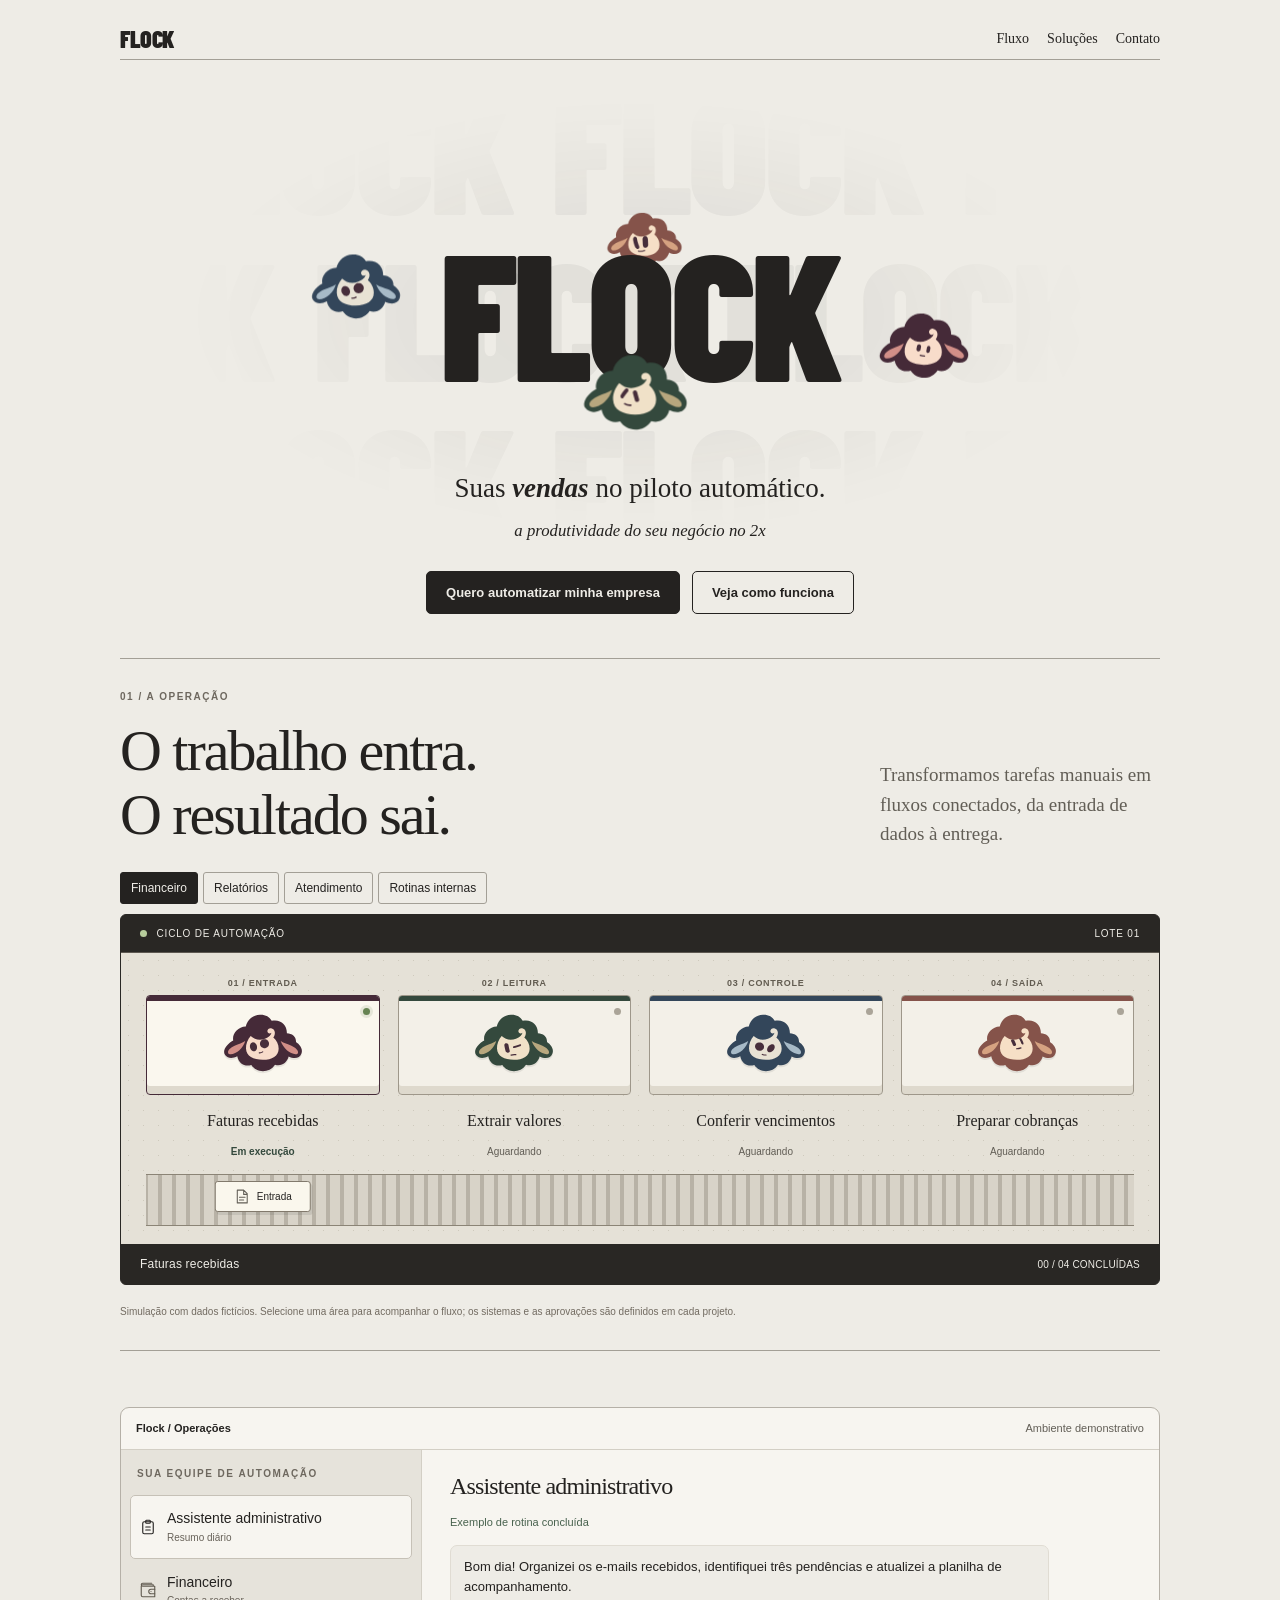
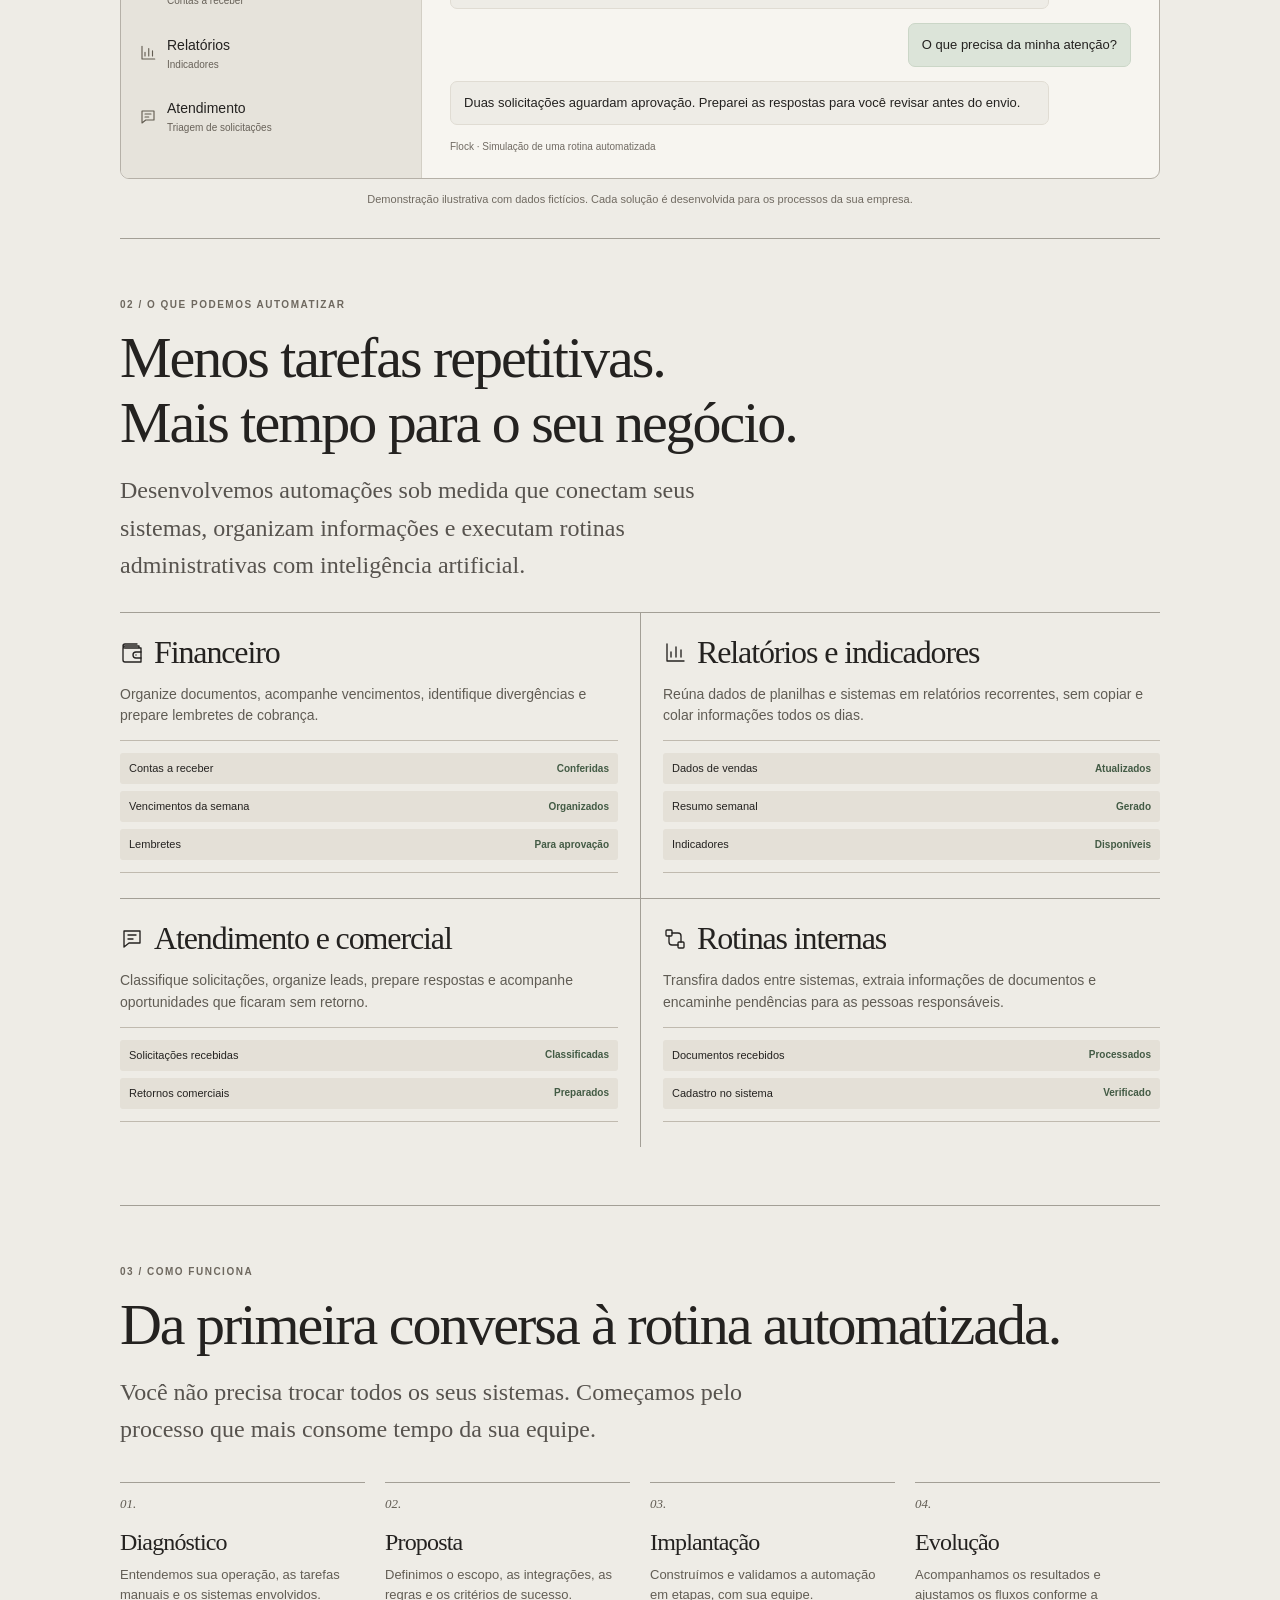
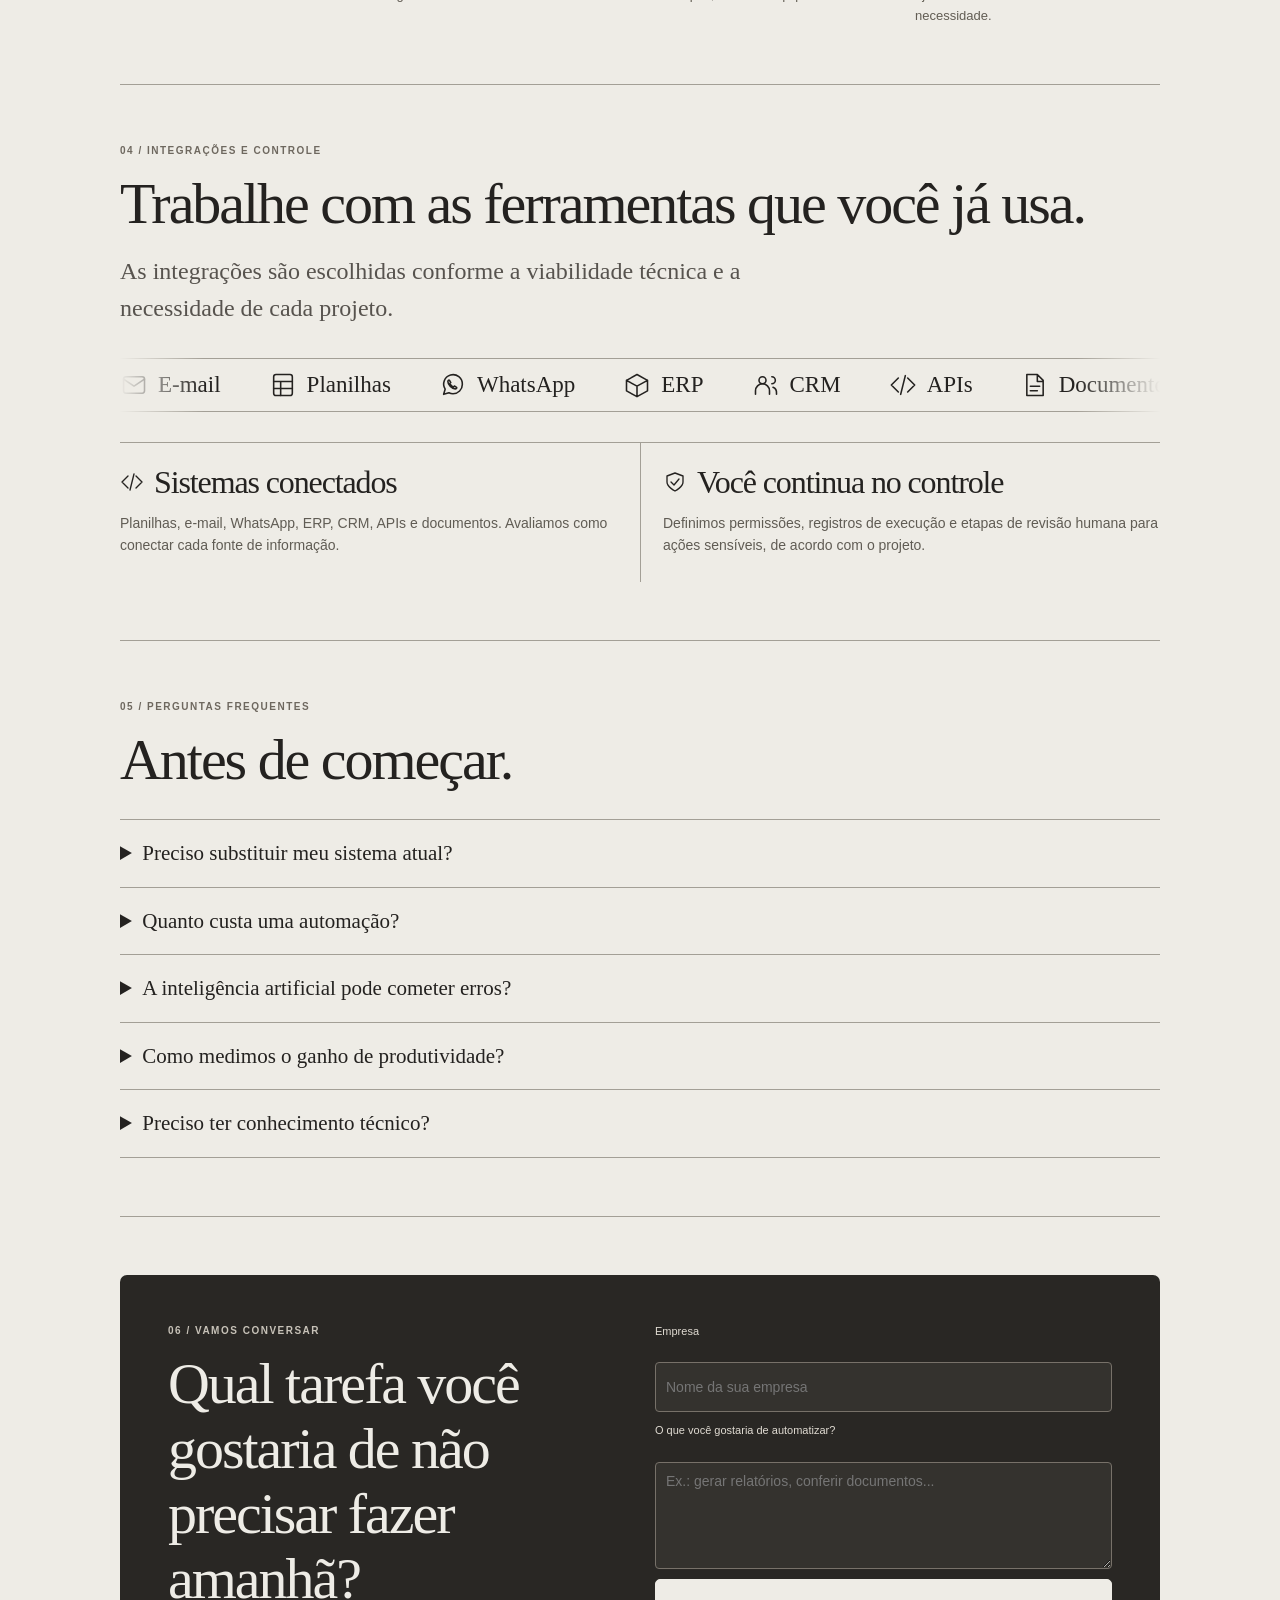
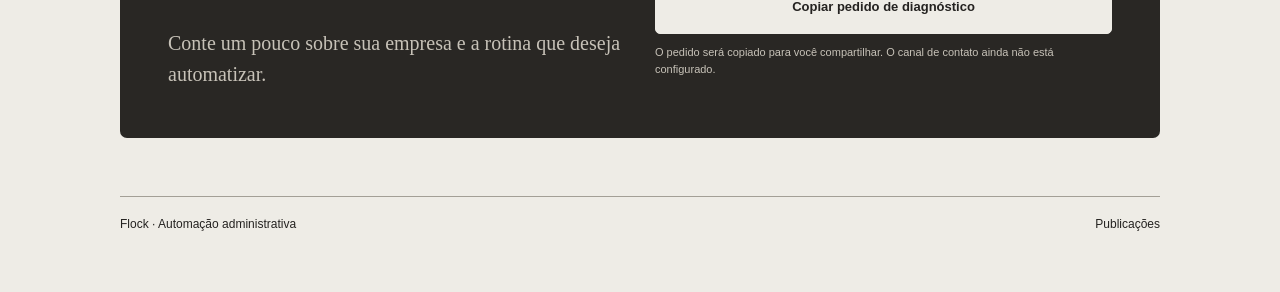
==== commit a055e96c: "Remove both production animation controls and stale script references" ====
--- a/index.html
+++ b/index.html
@@ -246,6 +246,7 @@
 .service-card h3{display:flex;align-items:center;gap:10px}.service-icon{width:24px;height:24px;stroke-width:1.35}
 .plant-packet .packet-icon{display:flex;align-items:center;justify-content:center}.plant-packet .ui-icon{width:17px;height:17px}
 @media(max-width:600px){.plant-packet .ui-icon{width:13px;height:13px}.demo-tab .demo-icon{width:15px;height:15px}.integration-track .ui-icon{width:23px;height:23px}.service-icon{width:21px;height:21px}}
+.plant-controls,#factory-pause,#factory-next{display:none!important}
 </style>
 <link rel="stylesheet" href="https://fonts.googleapis.com/css2?family=Barlow+Condensed:wght@900&display=swap">
 </head>
@@ -254,7 +255,7 @@
 <section class="cover" aria-label="Capa"><div class="cover-pattern" aria-hidden="true"><div class="pattern-row"><span>FLOCK</span><span>FLOCK</span><span>FLOCK</span><span>FLOCK</span><span>FLOCK</span><span>FLOCK</span><span>FLOCK</span><span>FLOCK</span></div><div class="pattern-row"><span>FLOCK</span><span>FLOCK</span><span>FLOCK</span><span>FLOCK</span><span>FLOCK</span><span>FLOCK</span><span>FLOCK</span><span>FLOCK</span></div><div class="pattern-row"><span>FLOCK</span><span>FLOCK</span><span>FLOCK</span><span>FLOCK</span><span>FLOCK</span><span>FLOCK</span><span>FLOCK</span><span>FLOCK</span></div><div class="pattern-row"><span>FLOCK</span><span>FLOCK</span><span>FLOCK</span><span>FLOCK</span><span>FLOCK</span><span>FLOCK</span><span>FLOCK</span><span>FLOCK</span></div><div class="pattern-row"><span>FLOCK</span><span>FLOCK</span><span>FLOCK</span><span>FLOCK</span><span>FLOCK</span><span>FLOCK</span><span>FLOCK</span><span>FLOCK</span></div><div class="pattern-row"><span>FLOCK</span><span>FLOCK</span><span>FLOCK</span><span>FLOCK</span><span>FLOCK</span><span>FLOCK</span><span>FLOCK</span><span>FLOCK</span></div><div class="pattern-row"><span>FLOCK</span><span>FLOCK</span><span>FLOCK</span><span>FLOCK</span><span>FLOCK</span><span>FLOCK</span><span>FLOCK</span><span>FLOCK</span></div></div><div class="orbit" aria-hidden="true"><span class="orbit-tile"><svg viewBox="-15 -15 258.541 258.541" aria-hidden="true"><g transform="translate(-223.0309 -220.6546) scale(.371759)"><path fill="#452a38" d="M771 771 C785 717 829 679 883 678 C925 676 959 693 976 726 C1044 711 1098 755 1096 824 C1138 825 1171 852 1168 894 C1201 916 1224 950 1211 984 C1199 1021 1156 1030 1110 1008 C1100 1053 1054 1091 1002 1073 C979 1109 943 1124 907 1124 C870 1124 835 1106 815 1075 C763 1090 714 1063 704 1005 C667 1025 630 1024 608 996 C582 963 623 906 672 881 C662 829 706 774 771 771Z"/><path fill="#d28f88" d="M767 886 C744 901 716 909 683 923 C651 937 626 960 632 979 C640 1004 695 983 721 959 C746 937 758 913 767 886Z"/><path fill="#d28f88" d="M1047 886 C1073 904 1102 909 1132 922 C1162 936 1188 958 1184 977 C1179 1002 1126 985 1096 959 C1072 938 1057 911 1047 886Z"/><path fill="#f8dcca" d="M810 846 C841 875 881 884 923 867 C953 856 973 835 974 820 C961 834 941 822 942 806 C943 791 957 781 972 784 C998 789 1014 822 989 858 C1014 880 1032 911 1031 946 C1031 1003 979 1034 906 1034 C831 1034 775 1007 773 945 C771 909 786 874 810 846Z"/></g><g transform="translate(109 121) scale(.47) translate(-120 -122.5)" fill="#472e3b"><path class="mascot-eye" d="M94.5 99.1 L102.5 101.6 L106.5 109 L105.4 117.5 L103.8 126 L100.3 133.7 L92.7 137.2 L84.8 134.6 L80.8 127.2 L81.9 118.7 L83.6 110.3 L86.9 102.5 Z"/><path class="mascot-eye" d="M149.5 107.8 L156 112.2 L157.5 120.1 L156.3 128.1 L154.5 136.1 L150.5 143 L143 145.8 L136.4 141.6 L135.3 133.7 L137 125.7 L138.3 117.7 L142.1 110.6 Z"/><path class="mascot-mouth" fill="none" stroke="#472e3b" stroke-width="7.5" stroke-linecap="round" d="M101.8 159.1 Q113.3 163 125.4 163"/></g></svg></span><span class="orbit-tile"><svg viewBox="-15 -15 258.541 258.541" aria-hidden="true"><g transform="translate(-223.0309 -220.6546) scale(.371759)"><path fill="#452a38" d="M771 771 C785 717 829 679 883 678 C925 676 959 693 976 726 C1044 711 1098 755 1096 824 C1138 825 1171 852 1168 894 C1201 916 1224 950 1211 984 C1199 1021 1156 1030 1110 1008 C1100 1053 1054 1091 1002 1073 C979 1109 943 1124 907 1124 C870 1124 835 1106 815 1075 C763 1090 714 1063 704 1005 C667 1025 630 1024 608 996 C582 963 623 906 672 881 C662 829 706 774 771 771Z"/><path fill="#d28f88" d="M767 886 C744 901 716 909 683 923 C651 937 626 960 632 979 C640 1004 695 983 721 959 C746 937 758 913 767 886Z"/><path fill="#d28f88" d="M1047 886 C1073 904 1102 909 1132 922 C1162 936 1188 958 1184 977 C1179 1002 1126 985 1096 959 C1072 938 1057 911 1047 886Z"/><path fill="#f8dcca" d="M810 846 C841 875 881 884 923 867 C953 856 973 835 974 820 C961 834 941 822 942 806 C943 791 957 781 972 784 C998 789 1014 822 989 858 C1014 880 1032 911 1031 946 C1031 1003 979 1034 906 1034 C831 1034 775 1007 773 945 C771 909 786 874 810 846Z"/></g><g transform="translate(109 121) scale(.47) translate(-120 -122.5)" fill="#472e3b"><path class="mascot-eye" d="M94.5 99.1 L102.5 101.6 L106.5 109 L105.4 117.5 L103.8 126 L100.3 133.7 L92.7 137.2 L84.8 134.6 L80.8 127.2 L81.9 118.7 L83.6 110.3 L86.9 102.5 Z"/><path class="mascot-eye" d="M149.5 107.8 L156 112.2 L157.5 120.1 L156.3 128.1 L154.5 136.1 L150.5 143 L143 145.8 L136.4 141.6 L135.3 133.7 L137 125.7 L138.3 117.7 L142.1 110.6 Z"/><path class="mascot-mouth" fill="none" stroke="#472e3b" stroke-width="7.5" stroke-linecap="round" d="M101.8 159.1 Q113.3 163 125.4 163"/></g></svg></span><span class="orbit-tile"><svg viewBox="-15 -15 258.541 258.541" aria-hidden="true"><g transform="translate(-223.0309 -220.6546) scale(.371759)"><path fill="#452a38" d="M771 771 C785 717 829 679 883 678 C925 676 959 693 976 726 C1044 711 1098 755 1096 824 C1138 825 1171 852 1168 894 C1201 916 1224 950 1211 984 C1199 1021 1156 1030 1110 1008 C1100 1053 1054 1091 1002 1073 C979 1109 943 1124 907 1124 C870 1124 835 1106 815 1075 C763 1090 714 1063 704 1005 C667 1025 630 1024 608 996 C582 963 623 906 672 881 C662 829 706 774 771 771Z"/><path fill="#d28f88" d="M767 886 C744 901 716 909 683 923 C651 937 626 960 632 979 C640 1004 695 983 721 959 C746 937 758 913 767 886Z"/><path fill="#d28f88" d="M1047 886 C1073 904 1102 909 1132 922 C1162 936 1188 958 1184 977 C1179 1002 1126 985 1096 959 C1072 938 1057 911 1047 886Z"/><path fill="#f8dcca" d="M810 846 C841 875 881 884 923 867 C953 856 973 835 974 820 C961 834 941 822 942 806 C943 791 957 781 972 784 C998 789 1014 822 989 858 C1014 880 1032 911 1031 946 C1031 1003 979 1034 906 1034 C831 1034 775 1007 773 945 C771 909 786 874 810 846Z"/></g><g transform="translate(109 121) scale(.47) translate(-120 -122.5)" fill="#472e3b"><path class="mascot-eye" d="M94.5 99.1 L102.5 101.6 L106.5 109 L105.4 117.5 L103.8 126 L100.3 133.7 L92.7 137.2 L84.8 134.6 L80.8 127.2 L81.9 118.7 L83.6 110.3 L86.9 102.5 Z"/><path class="mascot-eye" d="M149.5 107.8 L156 112.2 L157.5 120.1 L156.3 128.1 L154.5 136.1 L150.5 143 L143 145.8 L136.4 141.6 L135.3 133.7 L137 125.7 L138.3 117.7 L142.1 110.6 Z"/><path class="mascot-mouth" fill="none" stroke="#472e3b" stroke-width="7.5" stroke-linecap="round" d="M101.8 159.1 Q113.3 163 125.4 163"/></g></svg></span><span class="orbit-tile"><svg viewBox="-15 -15 258.541 258.541" aria-hidden="true"><g transform="translate(-223.0309 -220.6546) scale(.371759)"><path fill="#452a38" d="M771 771 C785 717 829 679 883 678 C925 676 959 693 976 726 C1044 711 1098 755 1096 824 C1138 825 1171 852 1168 894 C1201 916 1224 950 1211 984 C1199 1021 1156 1030 1110 1008 C1100 1053 1054 1091 1002 1073 C979 1109 943 1124 907 1124 C870 1124 835 1106 815 1075 C763 1090 714 1063 704 1005 C667 1025 630 1024 608 996 C582 963 623 906 672 881 C662 829 706 774 771 771Z"/><path fill="#d28f88" d="M767 886 C744 901 716 909 683 923 C651 937 626 960 632 979 C640 1004 695 983 721 959 C746 937 758 913 767 886Z"/><path fill="#d28f88" d="M1047 886 C1073 904 1102 909 1132 922 C1162 936 1188 958 1184 977 C1179 1002 1126 985 1096 959 C1072 938 1057 911 1047 886Z"/><path fill="#f8dcca" d="M810 846 C841 875 881 884 923 867 C953 856 973 835 974 820 C961 834 941 822 942 806 C943 791 957 781 972 784 C998 789 1014 822 989 858 C1014 880 1032 911 1031 946 C1031 1003 979 1034 906 1034 C831 1034 775 1007 773 945 C771 909 786 874 810 846Z"/></g><g transform="translate(109 121) scale(.47) translate(-120 -122.5)" fill="#472e3b"><path class="mascot-eye" d="M94.5 99.1 L102.5 101.6 L106.5 109 L105.4 117.5 L103.8 126 L100.3 133.7 L92.7 137.2 L84.8 134.6 L80.8 127.2 L81.9 118.7 L83.6 110.3 L86.9 102.5 Z"/><path class="mascot-eye" d="M149.5 107.8 L156 112.2 L157.5 120.1 L156.3 128.1 L154.5 136.1 L150.5 143 L143 145.8 L136.4 141.6 L135.3 133.7 L137 125.7 L138.3 117.7 L142.1 110.6 Z"/><path class="mascot-mouth" fill="none" stroke="#472e3b" stroke-width="7.5" stroke-linecap="round" d="M101.8 159.1 Q113.3 163 125.4 163"/></g></svg></span></div><h1 aria-label="Flock"><span aria-hidden="true" class="letter" style="--i:0">F</span><span aria-hidden="true" class="letter" style="--i:1">L</span><span aria-hidden="true" class="letter" style="--i:2">O</span><span aria-hidden="true" class="letter" style="--i:3">C</span><span aria-hidden="true" class="letter" style="--i:4">K</span></h1><p class="cover-caption"><span class="caption-prefix">Seu</span> <span class="rotating-word">negócio</span> no piloto automático.<span class="cover-subcaption">a produtividade do seu negócio no 2x</span></p></section>
 <div class="sales">
 <div class="hero-actions"><a class="sales-btn" href="#contato">Quero automatizar minha empresa </a><a class="sales-btn secondary" href="#fluxo">Veja como funciona</a></div>
-<section class="factory" id="fluxo" aria-label="Demonstração de automação administrativa"><div class="factory-header"><div><p class="eyebrow">01 / A operação</p><h2>O trabalho entra.<br>O resultado sai.</h2></div><p>Transformamos tarefas manuais em fluxos conectados, da entrada de dados à entrega.</p></div><div class="plant-toolbar"><div class="plant-cases" role="group" aria-label="Escolher exemplo de fluxo"><button type="button" data-case="0" aria-pressed="true">Financeiro</button><button type="button" data-case="1" aria-pressed="false">Relatórios</button><button type="button" data-case="2" aria-pressed="false">Atendimento</button><button type="button" data-case="3" aria-pressed="false">Rotinas internas</button></div><div class="plant-controls"><button type="button" class="plant-pause" id="factory-next" hidden>Próxima etapa</button></div></div><div class="plant" id="production-line"><svg width="0" height="0" style="position:absolute;pointer-events:none" aria-hidden="true"><defs></defs></svg><div class="plant-status"><span><i></i> CICLO DE AUTOMAÇÃO</span><span id="plant-cycle">LOTE 01</span></div><div class="plant-floor"><div class="plant-stations"><div class="plant-station" style="--station-color:#452a38"><span class="plant-step">01 / ENTRADA</span><div class="plant-machine"><span class="plant-light"></span><svg viewBox="-15 -15 258.541 258.541" aria-hidden="true"><g transform="translate(-223.0309 -220.6546) scale(.371759)"><path fill="#452a38" d="M771 771 C785 717 829 679 883 678 C925 676 959 693 976 726 C1044 711 1098 755 1096 824 C1138 825 1171 852 1168 894 C1201 916 1224 950 1211 984 C1199 1021 1156 1030 1110 1008 C1100 1053 1054 1091 1002 1073 C979 1109 943 1124 907 1124 C870 1124 835 1106 815 1075 C763 1090 714 1063 704 1005 C667 1025 630 1024 608 996 C582 963 623 906 672 881 C662 829 706 774 771 771Z"/><path fill="#d28f88" d="M767 886 C744 901 716 909 683 923 C651 937 626 960 632 979 C640 1004 695 983 721 959 C746 937 758 913 767 886Z"/><path fill="#d28f88" d="M1047 886 C1073 904 1102 909 1132 922 C1162 936 1188 958 1184 977 C1179 1002 1126 985 1096 959 C1072 938 1057 911 1047 886Z"/><path fill="#f8dcca" d="M810 846 C841 875 881 884 923 867 C953 856 973 835 974 820 C961 834 941 822 942 806 C943 791 957 781 972 784 C998 789 1014 822 989 858 C1014 880 1032 911 1031 946 C1031 1003 979 1034 906 1034 C831 1034 775 1007 773 945 C771 909 786 874 810 846Z"/></g><g transform="translate(109 121) scale(.47) translate(-120 -122.5)" fill="#472e3b"><path class="mascot-eye" d="M94.5 99.1 L102.5 101.6 L106.5 109 L105.4 117.5 L103.8 126 L100.3 133.7 L92.7 137.2 L84.8 134.6 L80.8 127.2 L81.9 118.7 L83.6 110.3 L86.9 102.5 Z"/><path class="mascot-eye" d="M149.5 107.8 L156 112.2 L157.5 120.1 L156.3 128.1 L154.5 136.1 L150.5 143 L143 145.8 L136.4 141.6 L135.3 133.7 L137 125.7 L138.3 117.7 L142.1 110.6 Z"/><path class="mascot-mouth" fill="none" stroke="#472e3b" stroke-width="7.5" stroke-linecap="round" d="M101.8 159.1 Q113.3 163 125.4 163"/></g></svg><span class="plant-port" aria-hidden="true"></span></div><span class="plant-task">Faturas recebidas</span><span class="plant-state">Aguardando</span></div><div class="plant-station" style="--station-color:#34493d"><span class="plant-step">02 / LEITURA</span><div class="plant-machine"><span class="plant-light"></span><svg viewBox="-15 -15 258.541 258.541" aria-hidden="true"><g transform="translate(-223.0309 -220.6546) scale(.371759)"><path fill="#34493d" d="M771 771 C785 717 829 679 883 678 C925 676 959 693 976 726 C1044 711 1098 755 1096 824 C1138 825 1171 852 1168 894 C1201 916 1224 950 1211 984 C1199 1021 1156 1030 1110 1008 C1100 1053 1054 1091 1002 1073 C979 1109 943 1124 907 1124 C870 1124 835 1106 815 1075 C763 1090 714 1063 704 1005 C667 1025 630 1024 608 996 C582 963 623 906 672 881 C662 829 706 774 771 771Z"/><path fill="#b8a77e" d="M767 886 C744 901 716 909 683 923 C651 937 626 960 632 979 C640 1004 695 983 721 959 C746 937 758 913 767 886Z"/><path fill="#b8a77e" d="M1047 886 C1073 904 1102 909 1132 922 C1162 936 1188 958 1184 977 C1179 1002 1126 985 1096 959 C1072 938 1057 911 1047 886Z"/><path fill="#f0e1c8" d="M810 846 C841 875 881 884 923 867 C953 856 973 835 974 820 C961 834 941 822 942 806 C943 791 957 781 972 784 C998 789 1014 822 989 858 C1014 880 1032 911 1031 946 C1031 1003 979 1034 906 1034 C831 1034 775 1007 773 945 C771 909 786 874 810 846Z"/></g><g transform="translate(109 121) scale(.47) translate(-120 -122.5)" fill="#472e3b"><path class="mascot-eye" d="M94.5 99.1 L102.5 101.6 L106.5 109 L105.4 117.5 L103.8 126 L100.3 133.7 L92.7 137.2 L84.8 134.6 L80.8 127.2 L81.9 118.7 L83.6 110.3 L86.9 102.5 Z"/><path class="mascot-eye" d="M149.5 107.8 L156 112.2 L157.5 120.1 L156.3 128.1 L154.5 136.1 L150.5 143 L143 145.8 L136.4 141.6 L135.3 133.7 L137 125.7 L138.3 117.7 L142.1 110.6 Z"/><path class="mascot-mouth" fill="none" stroke="#472e3b" stroke-width="7.5" stroke-linecap="round" d="M101.8 159.1 Q113.3 163 125.4 163"/></g></svg><span class="plant-port" aria-hidden="true"></span></div><span class="plant-task">Extrair valores</span><span class="plant-state">Aguardando</span></div><div class="plant-station" style="--station-color:#33465a"><span class="plant-step">03 / CONTROLE</span><div class="plant-machine"><span class="plant-light"></span><svg viewBox="-15 -15 258.541 258.541" aria-hidden="true"><g transform="translate(-223.0309 -220.6546) scale(.371759)"><path fill="#33465a" d="M771 771 C785 717 829 679 883 678 C925 676 959 693 976 726 C1044 711 1098 755 1096 824 C1138 825 1171 852 1168 894 C1201 916 1224 950 1211 984 C1199 1021 1156 1030 1110 1008 C1100 1053 1054 1091 1002 1073 C979 1109 943 1124 907 1124 C870 1124 835 1106 815 1075 C763 1090 714 1063 704 1005 C667 1025 630 1024 608 996 C582 963 623 906 672 881 C662 829 706 774 771 771Z"/><path fill="#a7bac7" d="M767 886 C744 901 716 909 683 923 C651 937 626 960 632 979 C640 1004 695 983 721 959 C746 937 758 913 767 886Z"/><path fill="#a7bac7" d="M1047 886 C1073 904 1102 909 1132 922 C1162 936 1188 958 1184 977 C1179 1002 1126 985 1096 959 C1072 938 1057 911 1047 886Z"/><path fill="#e8e2d4" d="M810 846 C841 875 881 884 923 867 C953 856 973 835 974 820 C961 834 941 822 942 806 C943 791 957 781 972 784 C998 789 1014 822 989 858 C1014 880 1032 911 1031 946 C1031 1003 979 1034 906 1034 C831 1034 775 1007 773 945 C771 909 786 874 810 846Z"/></g><g transform="translate(109 121) scale(.47) translate(-120 -122.5)" fill="#472e3b"><path class="mascot-eye" d="M94.5 99.1 L102.5 101.6 L106.5 109 L105.4 117.5 L103.8 126 L100.3 133.7 L92.7 137.2 L84.8 134.6 L80.8 127.2 L81.9 118.7 L83.6 110.3 L86.9 102.5 Z"/><path class="mascot-eye" d="M149.5 107.8 L156 112.2 L157.5 120.1 L156.3 128.1 L154.5 136.1 L150.5 143 L143 145.8 L136.4 141.6 L135.3 133.7 L137 125.7 L138.3 117.7 L142.1 110.6 Z"/><path class="mascot-mouth" fill="none" stroke="#472e3b" stroke-width="7.5" stroke-linecap="round" d="M101.8 159.1 Q113.3 163 125.4 163"/></g></svg><span class="plant-port" aria-hidden="true"></span></div><span class="plant-task">Conferir vencimentos</span><span class="plant-state">Aguardando</span></div><div class="plant-station" style="--station-color:#85534a"><span class="plant-step">04 / SAÍDA</span><div class="plant-machine"><span class="plant-light"></span><svg viewBox="-15 -15 258.541 258.541" aria-hidden="true"><g transform="translate(-223.0309 -220.6546) scale(.371759)"><path fill="#85534a" d="M771 771 C785 717 829 679 883 678 C925 676 959 693 976 726 C1044 711 1098 755 1096 824 C1138 825 1171 852 1168 894 C1201 916 1224 950 1211 984 C1199 1021 1156 1030 1110 1008 C1100 1053 1054 1091 1002 1073 C979 1109 943 1124 907 1124 C870 1124 835 1106 815 1075 C763 1090 714 1063 704 1005 C667 1025 630 1024 608 996 C582 963 623 906 672 881 C662 829 706 774 771 771Z"/><path fill="#d5a281" d="M767 886 C744 901 716 909 683 923 C651 937 626 960 632 979 C640 1004 695 983 721 959 C746 937 758 913 767 886Z"/><path fill="#d5a281" d="M1047 886 C1073 904 1102 909 1132 922 C1162 936 1188 958 1184 977 C1179 1002 1126 985 1096 959 C1072 938 1057 911 1047 886Z"/><path fill="#f6dfc6" d="M810 846 C841 875 881 884 923 867 C953 856 973 835 974 820 C961 834 941 822 942 806 C943 791 957 781 972 784 C998 789 1014 822 989 858 C1014 880 1032 911 1031 946 C1031 1003 979 1034 906 1034 C831 1034 775 1007 773 945 C771 909 786 874 810 846Z"/></g><g transform="translate(109 121) scale(.47) translate(-120 -122.5)" fill="#472e3b"><path class="mascot-eye" d="M94.5 99.1 L102.5 101.6 L106.5 109 L105.4 117.5 L103.8 126 L100.3 133.7 L92.7 137.2 L84.8 134.6 L80.8 127.2 L81.9 118.7 L83.6 110.3 L86.9 102.5 Z"/><path class="mascot-eye" d="M149.5 107.8 L156 112.2 L157.5 120.1 L156.3 128.1 L154.5 136.1 L150.5 143 L143 145.8 L136.4 141.6 L135.3 133.7 L137 125.7 L138.3 117.7 L142.1 110.6 Z"/><path class="mascot-mouth" fill="none" stroke="#472e3b" stroke-width="7.5" stroke-linecap="round" d="M101.8 159.1 Q113.3 163 125.4 163"/></g></svg><span class="plant-port" aria-hidden="true"></span></div><span class="plant-task">Preparar cobranças</span><span class="plant-state">Aguardando</span></div></div><div class="plant-belt" aria-hidden="true"><div class="plant-rollers"></div><div class="plant-packet"><span class="packet-icon"><svg class="ui-icon" viewBox="0 0 24 24" fill="none" stroke="currentColor" stroke-width="1.5" stroke-linecap="round" stroke-linejoin="round" aria-hidden="true" focusable="false"><path d="M5 3h9l5 5v13H5zM14 3v6h5M8 13h8m-8 4h6"/></svg></span><span id="packet-label">Entrada</span></div></div><div class="plant-mobile-guide" aria-hidden="true"></div></div><div class="plant-output"><span id="plant-event">Recebendo documentos</span><span id="plant-count">00 / 04 ETAPAS</span></div></div><p class="factory-disclaimer">Simulação com dados fictícios. Selecione uma área para acompanhar o fluxo; os sistemas e as aprovações são definidos em cada projeto.</p></section><section id="demonstracao" aria-label="Demonstração ilustrativa">
+<section class="factory" id="fluxo" aria-label="Demonstração de automação administrativa"><div class="factory-header"><div><p class="eyebrow">01 / A operação</p><h2>O trabalho entra.<br>O resultado sai.</h2></div><p>Transformamos tarefas manuais em fluxos conectados, da entrada de dados à entrega.</p></div><div class="plant-toolbar"><div class="plant-cases" role="group" aria-label="Escolher exemplo de fluxo"><button type="button" data-case="0" aria-pressed="true">Financeiro</button><button type="button" data-case="1" aria-pressed="false">Relatórios</button><button type="button" data-case="2" aria-pressed="false">Atendimento</button><button type="button" data-case="3" aria-pressed="false">Rotinas internas</button></div></div><div class="plant" id="production-line"><svg width="0" height="0" style="position:absolute;pointer-events:none" aria-hidden="true"><defs></defs></svg><div class="plant-status"><span><i></i> CICLO DE AUTOMAÇÃO</span><span id="plant-cycle">LOTE 01</span></div><div class="plant-floor"><div class="plant-stations"><div class="plant-station" style="--station-color:#452a38"><span class="plant-step">01 / ENTRADA</span><div class="plant-machine"><span class="plant-light"></span><svg viewBox="-15 -15 258.541 258.541" aria-hidden="true"><g transform="translate(-223.0309 -220.6546) scale(.371759)"><path fill="#452a38" d="M771 771 C785 717 829 679 883 678 C925 676 959 693 976 726 C1044 711 1098 755 1096 824 C1138 825 1171 852 1168 894 C1201 916 1224 950 1211 984 C1199 1021 1156 1030 1110 1008 C1100 1053 1054 1091 1002 1073 C979 1109 943 1124 907 1124 C870 1124 835 1106 815 1075 C763 1090 714 1063 704 1005 C667 1025 630 1024 608 996 C582 963 623 906 672 881 C662 829 706 774 771 771Z"/><path fill="#d28f88" d="M767 886 C744 901 716 909 683 923 C651 937 626 960 632 979 C640 1004 695 983 721 959 C746 937 758 913 767 886Z"/><path fill="#d28f88" d="M1047 886 C1073 904 1102 909 1132 922 C1162 936 1188 958 1184 977 C1179 1002 1126 985 1096 959 C1072 938 1057 911 1047 886Z"/><path fill="#f8dcca" d="M810 846 C841 875 881 884 923 867 C953 856 973 835 974 820 C961 834 941 822 942 806 C943 791 957 781 972 784 C998 789 1014 822 989 858 C1014 880 1032 911 1031 946 C1031 1003 979 1034 906 1034 C831 1034 775 1007 773 945 C771 909 786 874 810 846Z"/></g><g transform="translate(109 121) scale(.47) translate(-120 -122.5)" fill="#472e3b"><path class="mascot-eye" d="M94.5 99.1 L102.5 101.6 L106.5 109 L105.4 117.5 L103.8 126 L100.3 133.7 L92.7 137.2 L84.8 134.6 L80.8 127.2 L81.9 118.7 L83.6 110.3 L86.9 102.5 Z"/><path class="mascot-eye" d="M149.5 107.8 L156 112.2 L157.5 120.1 L156.3 128.1 L154.5 136.1 L150.5 143 L143 145.8 L136.4 141.6 L135.3 133.7 L137 125.7 L138.3 117.7 L142.1 110.6 Z"/><path class="mascot-mouth" fill="none" stroke="#472e3b" stroke-width="7.5" stroke-linecap="round" d="M101.8 159.1 Q113.3 163 125.4 163"/></g></svg><span class="plant-port" aria-hidden="true"></span></div><span class="plant-task">Faturas recebidas</span><span class="plant-state">Aguardando</span></div><div class="plant-station" style="--station-color:#34493d"><span class="plant-step">02 / LEITURA</span><div class="plant-machine"><span class="plant-light"></span><svg viewBox="-15 -15 258.541 258.541" aria-hidden="true"><g transform="translate(-223.0309 -220.6546) scale(.371759)"><path fill="#34493d" d="M771 771 C785 717 829 679 883 678 C925 676 959 693 976 726 C1044 711 1098 755 1096 824 C1138 825 1171 852 1168 894 C1201 916 1224 950 1211 984 C1199 1021 1156 1030 1110 1008 C1100 1053 1054 1091 1002 1073 C979 1109 943 1124 907 1124 C870 1124 835 1106 815 1075 C763 1090 714 1063 704 1005 C667 1025 630 1024 608 996 C582 963 623 906 672 881 C662 829 706 774 771 771Z"/><path fill="#b8a77e" d="M767 886 C744 901 716 909 683 923 C651 937 626 960 632 979 C640 1004 695 983 721 959 C746 937 758 913 767 886Z"/><path fill="#b8a77e" d="M1047 886 C1073 904 1102 909 1132 922 C1162 936 1188 958 1184 977 C1179 1002 1126 985 1096 959 C1072 938 1057 911 1047 886Z"/><path fill="#f0e1c8" d="M810 846 C841 875 881 884 923 867 C953 856 973 835 974 820 C961 834 941 822 942 806 C943 791 957 781 972 784 C998 789 1014 822 989 858 C1014 880 1032 911 1031 946 C1031 1003 979 1034 906 1034 C831 1034 775 1007 773 945 C771 909 786 874 810 846Z"/></g><g transform="translate(109 121) scale(.47) translate(-120 -122.5)" fill="#472e3b"><path class="mascot-eye" d="M94.5 99.1 L102.5 101.6 L106.5 109 L105.4 117.5 L103.8 126 L100.3 133.7 L92.7 137.2 L84.8 134.6 L80.8 127.2 L81.9 118.7 L83.6 110.3 L86.9 102.5 Z"/><path class="mascot-eye" d="M149.5 107.8 L156 112.2 L157.5 120.1 L156.3 128.1 L154.5 136.1 L150.5 143 L143 145.8 L136.4 141.6 L135.3 133.7 L137 125.7 L138.3 117.7 L142.1 110.6 Z"/><path class="mascot-mouth" fill="none" stroke="#472e3b" stroke-width="7.5" stroke-linecap="round" d="M101.8 159.1 Q113.3 163 125.4 163"/></g></svg><span class="plant-port" aria-hidden="true"></span></div><span class="plant-task">Extrair valores</span><span class="plant-state">Aguardando</span></div><div class="plant-station" style="--station-color:#33465a"><span class="plant-step">03 / CONTROLE</span><div class="plant-machine"><span class="plant-light"></span><svg viewBox="-15 -15 258.541 258.541" aria-hidden="true"><g transform="translate(-223.0309 -220.6546) scale(.371759)"><path fill="#33465a" d="M771 771 C785 717 829 679 883 678 C925 676 959 693 976 726 C1044 711 1098 755 1096 824 C1138 825 1171 852 1168 894 C1201 916 1224 950 1211 984 C1199 1021 1156 1030 1110 1008 C1100 1053 1054 1091 1002 1073 C979 1109 943 1124 907 1124 C870 1124 835 1106 815 1075 C763 1090 714 1063 704 1005 C667 1025 630 1024 608 996 C582 963 623 906 672 881 C662 829 706 774 771 771Z"/><path fill="#a7bac7" d="M767 886 C744 901 716 909 683 923 C651 937 626 960 632 979 C640 1004 695 983 721 959 C746 937 758 913 767 886Z"/><path fill="#a7bac7" d="M1047 886 C1073 904 1102 909 1132 922 C1162 936 1188 958 1184 977 C1179 1002 1126 985 1096 959 C1072 938 1057 911 1047 886Z"/><path fill="#e8e2d4" d="M810 846 C841 875 881 884 923 867 C953 856 973 835 974 820 C961 834 941 822 942 806 C943 791 957 781 972 784 C998 789 1014 822 989 858 C1014 880 1032 911 1031 946 C1031 1003 979 1034 906 1034 C831 1034 775 1007 773 945 C771 909 786 874 810 846Z"/></g><g transform="translate(109 121) scale(.47) translate(-120 -122.5)" fill="#472e3b"><path class="mascot-eye" d="M94.5 99.1 L102.5 101.6 L106.5 109 L105.4 117.5 L103.8 126 L100.3 133.7 L92.7 137.2 L84.8 134.6 L80.8 127.2 L81.9 118.7 L83.6 110.3 L86.9 102.5 Z"/><path class="mascot-eye" d="M149.5 107.8 L156 112.2 L157.5 120.1 L156.3 128.1 L154.5 136.1 L150.5 143 L143 145.8 L136.4 141.6 L135.3 133.7 L137 125.7 L138.3 117.7 L142.1 110.6 Z"/><path class="mascot-mouth" fill="none" stroke="#472e3b" stroke-width="7.5" stroke-linecap="round" d="M101.8 159.1 Q113.3 163 125.4 163"/></g></svg><span class="plant-port" aria-hidden="true"></span></div><span class="plant-task">Conferir vencimentos</span><span class="plant-state">Aguardando</span></div><div class="plant-station" style="--station-color:#85534a"><span class="plant-step">04 / SAÍDA</span><div class="plant-machine"><span class="plant-light"></span><svg viewBox="-15 -15 258.541 258.541" aria-hidden="true"><g transform="translate(-223.0309 -220.6546) scale(.371759)"><path fill="#85534a" d="M771 771 C785 717 829 679 883 678 C925 676 959 693 976 726 C1044 711 1098 755 1096 824 C1138 825 1171 852 1168 894 C1201 916 1224 950 1211 984 C1199 1021 1156 1030 1110 1008 C1100 1053 1054 1091 1002 1073 C979 1109 943 1124 907 1124 C870 1124 835 1106 815 1075 C763 1090 714 1063 704 1005 C667 1025 630 1024 608 996 C582 963 623 906 672 881 C662 829 706 774 771 771Z"/><path fill="#d5a281" d="M767 886 C744 901 716 909 683 923 C651 937 626 960 632 979 C640 1004 695 983 721 959 C746 937 758 913 767 886Z"/><path fill="#d5a281" d="M1047 886 C1073 904 1102 909 1132 922 C1162 936 1188 958 1184 977 C1179 1002 1126 985 1096 959 C1072 938 1057 911 1047 886Z"/><path fill="#f6dfc6" d="M810 846 C841 875 881 884 923 867 C953 856 973 835 974 820 C961 834 941 822 942 806 C943 791 957 781 972 784 C998 789 1014 822 989 858 C1014 880 1032 911 1031 946 C1031 1003 979 1034 906 1034 C831 1034 775 1007 773 945 C771 909 786 874 810 846Z"/></g><g transform="translate(109 121) scale(.47) translate(-120 -122.5)" fill="#472e3b"><path class="mascot-eye" d="M94.5 99.1 L102.5 101.6 L106.5 109 L105.4 117.5 L103.8 126 L100.3 133.7 L92.7 137.2 L84.8 134.6 L80.8 127.2 L81.9 118.7 L83.6 110.3 L86.9 102.5 Z"/><path class="mascot-eye" d="M149.5 107.8 L156 112.2 L157.5 120.1 L156.3 128.1 L154.5 136.1 L150.5 143 L143 145.8 L136.4 141.6 L135.3 133.7 L137 125.7 L138.3 117.7 L142.1 110.6 Z"/><path class="mascot-mouth" fill="none" stroke="#472e3b" stroke-width="7.5" stroke-linecap="round" d="M101.8 159.1 Q113.3 163 125.4 163"/></g></svg><span class="plant-port" aria-hidden="true"></span></div><span class="plant-task">Preparar cobranças</span><span class="plant-state">Aguardando</span></div></div><div class="plant-belt" aria-hidden="true"><div class="plant-rollers"></div><div class="plant-packet"><span class="packet-icon"><svg class="ui-icon" viewBox="0 0 24 24" fill="none" stroke="currentColor" stroke-width="1.5" stroke-linecap="round" stroke-linejoin="round" aria-hidden="true" focusable="false"><path d="M5 3h9l5 5v13H5zM14 3v6h5M8 13h8m-8 4h6"/></svg></span><span id="packet-label">Entrada</span></div></div><div class="plant-mobile-guide" aria-hidden="true"></div></div><div class="plant-output"><span id="plant-event">Recebendo documentos</span><span id="plant-count">00 / 04 ETAPAS</span></div></div><p class="factory-disclaimer">Simulação com dados fictícios. Selecione uma área para acompanhar o fluxo; os sistemas e as aprovações são definidos em cada projeto.</p></section><section id="demonstracao" aria-label="Demonstração ilustrativa">
 <div class="demo"><div class="demo-top"><b>Flock / Operações</b><span>Ambiente demonstrativo</span></div><div class="demo-window">
 <div class="demo-nav" role="tablist" aria-label="Exemplos de automação"><p class="eyebrow">Sua equipe de automação</p>
 <button class="demo-tab" type="button" role="tab" aria-selected="true" data-demo="0"><svg class="ui-icon demo-icon" viewBox="0 0 24 24" fill="none" stroke="currentColor" stroke-width="1.5" stroke-linecap="round" stroke-linejoin="round" aria-hidden="true" focusable="false"><rect x="5" y="5" width="14" height="16" rx="2"/><rect x="9" y="3" width="6" height="4" rx="1"/><path d="M9 12h6m-6 4h6"/></svg><span>Assistente administrativo<small>Resumo diário</small></span></button>
@@ -371,7 +372,7 @@
 document.getElementById('diagnostic-form').addEventListener('submit',async e=>{e.preventDefault();const f=new FormData(e.currentTarget),msg='Olá! Gostaria de conversar sobre automação administrativa.\nEmpresa: '+f.get('company')+'\nRotina: '+f.get('routine');try{await navigator.clipboard.writeText(msg);document.getElementById('contact-note').textContent='Pedido copiado. Nenhum dado foi enviado.';}catch{document.getElementById('contact-note').textContent='Não foi possível copiar automaticamente. Selecione e copie os campos acima.';}});
 })();
 </script><script>
-(()=>{const cases=[["Financeiro","Faturas recebidas","Extrair valores","Conferir vencimentos","Preparar cobranças"],["Relatórios","Dados de vendas","Consolidar planilhas","Validar indicadores","Gerar relatório"],["Atendimento","Novas mensagens","Identificar assunto","Priorizar solicitações","Preparar respostas"],["Rotinas internas","Documentos recebidos","Extrair campos","Validar cadastro","Atualizar sistema"]],section=document.querySelector('.factory'),plant=section.querySelector('.plant'),stations=[...plant.querySelectorAll('.plant-station')],tabs=[...section.querySelectorAll('[data-case]')],belt=plant.querySelector('.plant-belt'),packet=plant.querySelector('.plant-packet'),icon=packet.querySelector('.packet-icon'),label=document.getElementById('packet-label'),event=document.getElementById('plant-event'),count=document.getElementById('plant-count'),lot=document.getElementById('plant-cycle'),button=document.getElementById('factory-pause'),nextButton=document.getElementById('factory-next'),pref=matchMedia('(prefers-reduced-motion: reduce)'),mobile=matchMedia('(max-width:600px)');
+(()=>{const cases=[["Financeiro","Faturas recebidas","Extrair valores","Conferir vencimentos","Preparar cobranças"],["Relatórios","Dados de vendas","Consolidar planilhas","Validar indicadores","Gerar relatório"],["Atendimento","Novas mensagens","Identificar assunto","Priorizar solicitações","Preparar respostas"],["Rotinas internas","Documentos recebidos","Extrair campos","Validar cadastro","Atualizar sistema"]],section=document.querySelector('.factory'),plant=section.querySelector('.plant'),stations=[...plant.querySelectorAll('.plant-station')],tabs=[...section.querySelectorAll('[data-case]')],belt=plant.querySelector('.plant-belt'),packet=plant.querySelector('.plant-packet'),icon=packet.querySelector('.packet-icon'),label=document.getElementById('packet-label'),event=document.getElementById('plant-event'),count=document.getElementById('plant-count'),lot=document.getElementById('plant-cycle'),pref=matchMedia('(prefers-reduced-motion: reduce)'),mobile=matchMedia('(max-width:600px)');
 let selected=0,t=0,last=0,frame=0,paused=pref.matches,visible=true,previous=-1,positions=[];
 const duration=14;
 function measure(){const b=belt.getBoundingClientRect(),isMobile=mobile.matches,half=(isMobile?packet.offsetHeight:packet.offsetWidth)/2,max=(isMobile?belt.clientHeight:belt.clientWidth)-(half*2);positions=stations.map(s=>{const r=s.getBoundingClientRect();const center=isMobile?r.top+r.height/2-b.top:r.left+r.width/2-b.left;return Math.max(0,Math.min(max,center-half))});}
@@ -379,9 +380,9 @@
 if(previous!==step){previous=step;stations.forEach((s,i)=>{s.classList.toggle('active',i===step);s.querySelector('.plant-state').textContent=i<step?'Concluído':i===step?'Em execução':'Aguardando'});event.textContent=step===4?'Entrega preparada · conforme regras do processo':cases[selected][step+1];count.textContent=String(step).padStart(2,'0')+' / 04 CONCLUÍDAS';packet.classList.toggle('done',step===4);icon.innerHTML=["<svg class=\"ui-icon\" viewBox=\"0 0 24 24\" fill=\"none\" stroke=\"currentColor\" stroke-width=\"1.5\" stroke-linecap=\"round\" stroke-linejoin=\"round\" aria-hidden=\"true\" focusable=\"false\"><path d=\"M5 3h9l5 5v13H5zM14 3v6h5M8 13h8m-8 4h6\"/></svg>","<svg class=\"ui-icon\" viewBox=\"0 0 24 24\" fill=\"none\" stroke=\"currentColor\" stroke-width=\"1.5\" stroke-linecap=\"round\" stroke-linejoin=\"round\" aria-hidden=\"true\" focusable=\"false\"><rect x=\"4\" y=\"3\" width=\"16\" height=\"18\" rx=\"2\"/><path d=\"M4 9h16M4 15h16M10 9v12\"/></svg>","<svg class=\"ui-icon\" viewBox=\"0 0 24 24\" fill=\"none\" stroke=\"currentColor\" stroke-width=\"1.5\" stroke-linecap=\"round\" stroke-linejoin=\"round\" aria-hidden=\"true\" focusable=\"false\"><circle cx=\"10\" cy=\"10\" r=\"5\"/><path d=\"m14 14 6 6\"/></svg>","<svg class=\"ui-icon\" viewBox=\"0 0 24 24\" fill=\"none\" stroke=\"currentColor\" stroke-width=\"1.5\" stroke-linecap=\"round\" stroke-linejoin=\"round\" aria-hidden=\"true\" focusable=\"false\"><path d=\"M12 3v12m-4-4 4 4 4-4M4 16v5h16v-5\"/></svg>","<svg class=\"ui-icon\" viewBox=\"0 0 24 24\" fill=\"none\" stroke=\"currentColor\" stroke-width=\"1.5\" stroke-linecap=\"round\" stroke-linejoin=\"round\" aria-hidden=\"true\" focusable=\"false\"><path d=\"M5 3h9l5 5v13H5zM14 3v6h5m-11 6 3 3 5-6\"/></svg>"][step];label.textContent=['Entrada','Dados','Conferência','Saída','Pronto'][step];measure();}
 const start=step===0?0:positions[step-1],end=step===4?Math.max(0,(mobile.matches?belt.clientHeight-packet.offsetHeight:belt.clientWidth-packet.offsetWidth)):positions[step];const p=step===4?local:Math.min(1,local/.35),e=p*p*(3-2*p),distance=start+(end-start)*e;packet.style.transform=mobile.matches?'translateY('+distance+'px)':'translateX('+distance+'px)';packet.style.opacity=step===4?String(Math.min(1,(1-local)*5)):String(step===0?Math.min(1,local*12):1);lot.textContent='LOTE '+String(Math.floor(t/duration)+1).padStart(2,'0')}
 function tick(now){if(last)t+=Math.min(50,now-last)/1000;last=now;draw();frame=requestAnimationFrame(tick)}
-function sync(){cancelAnimationFrame(frame);last=0;section.classList.toggle('paused',paused||!visible||document.hidden);nextButton.hidden=!paused;draw();if(!paused&&visible&&!document.hidden)frame=requestAnimationFrame(tick)}
+function sync(){cancelAnimationFrame(frame);last=0;section.classList.toggle('paused',paused||!visible||document.hidden);draw();if(!paused&&visible&&!document.hidden)frame=requestAnimationFrame(tick)}
 tabs.forEach((b,i)=>b.addEventListener('click',()=>{selected=i;t=0;previous=-1;tabs.forEach((tab,j)=>tab.setAttribute('aria-pressed',String(i===j)));stations.forEach((s,j)=>s.querySelector('.plant-task').textContent=cases[i][j+1]);sync()}));
-function applyPause(){document.documentElement.classList.toggle('flock-paused',paused);document.dispatchEvent(new Event('flock-motion'));sync()}nextButton.addEventListener('click',()=>{const cycle=Math.floor(t/duration)*duration,step=t%duration>=12?4:Math.floor((t%duration)/3);t=step===4?cycle+duration+1.2:cycle+(step+1)*3+1.2;previous=-1;draw()});pref.addEventListener?.('change',()=>{paused=pref.matches;applyPause()});mobile.addEventListener?.('change',()=>{measure();draw()});window.addEventListener('resize',()=>{measure();draw()},{passive:true});if('ResizeObserver'in window)new ResizeObserver(()=>{measure();draw()}).observe(belt);document.addEventListener('visibilitychange',sync);
+function applyPause(){document.documentElement.classList.toggle('flock-paused',paused);document.dispatchEvent(new Event('flock-motion'));sync()}pref.addEventListener?.('change',()=>{paused=pref.matches;applyPause()});mobile.addEventListener?.('change',()=>{measure();draw()});window.addEventListener('resize',()=>{measure();draw()},{passive:true});if('ResizeObserver'in window)new ResizeObserver(()=>{measure();draw()}).observe(belt);document.addEventListener('visibilitychange',sync);
 if('IntersectionObserver'in window)new IntersectionObserver(entries=>{visible=entries[0].isIntersecting;sync()},{rootMargin:'80px'}).observe(section);
 applyPause();
 })();
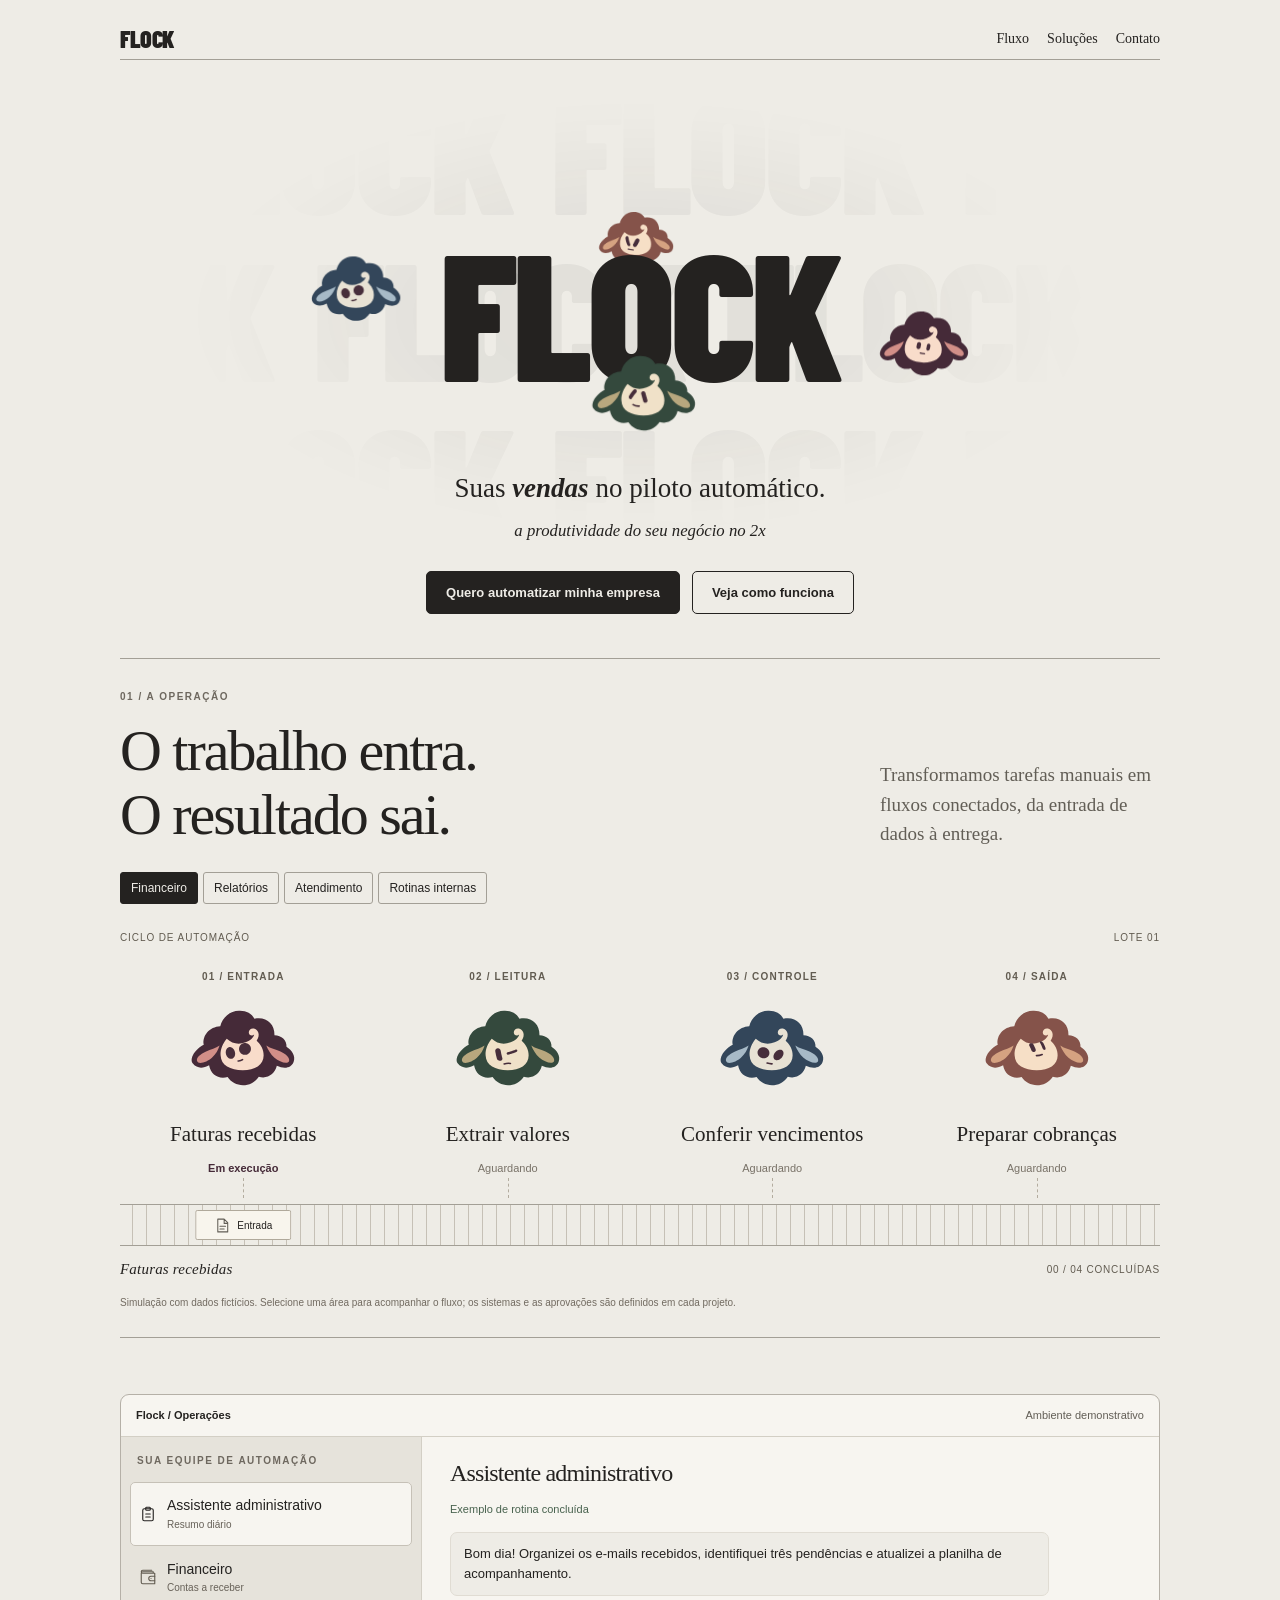
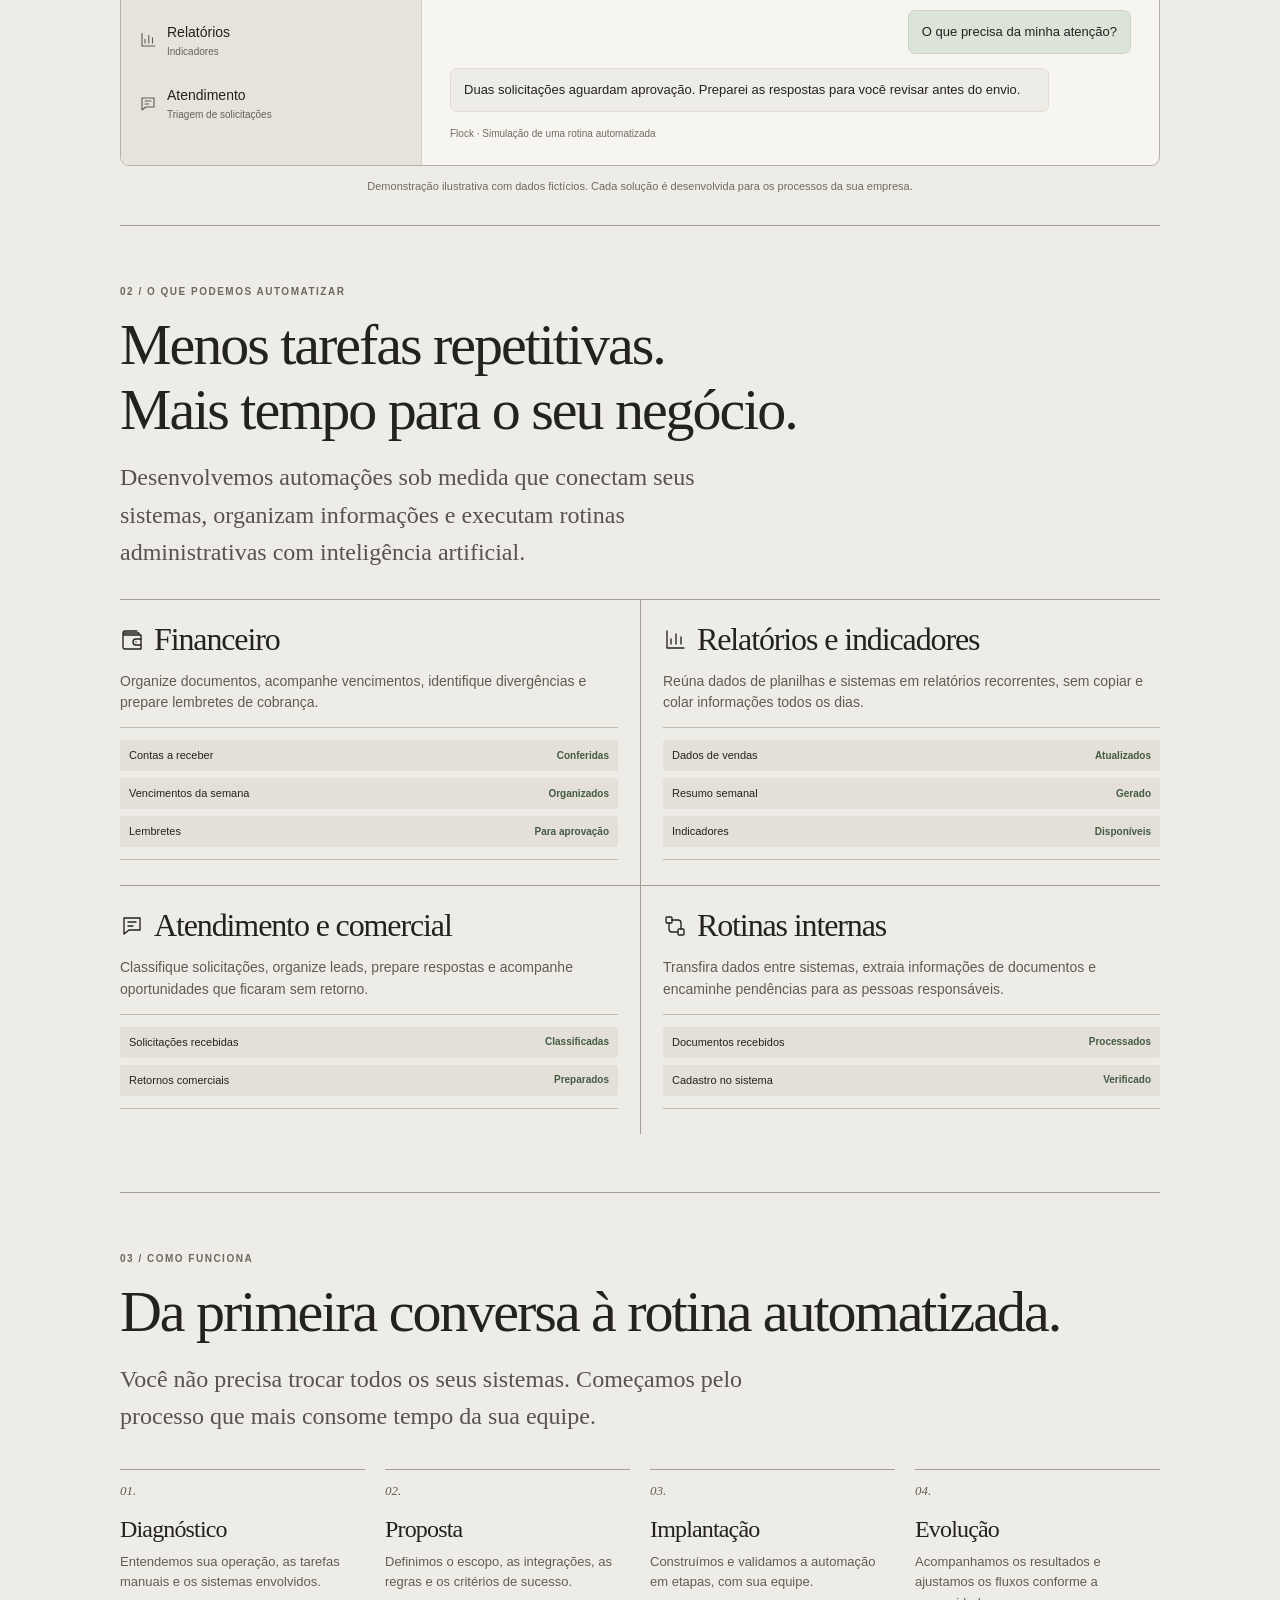
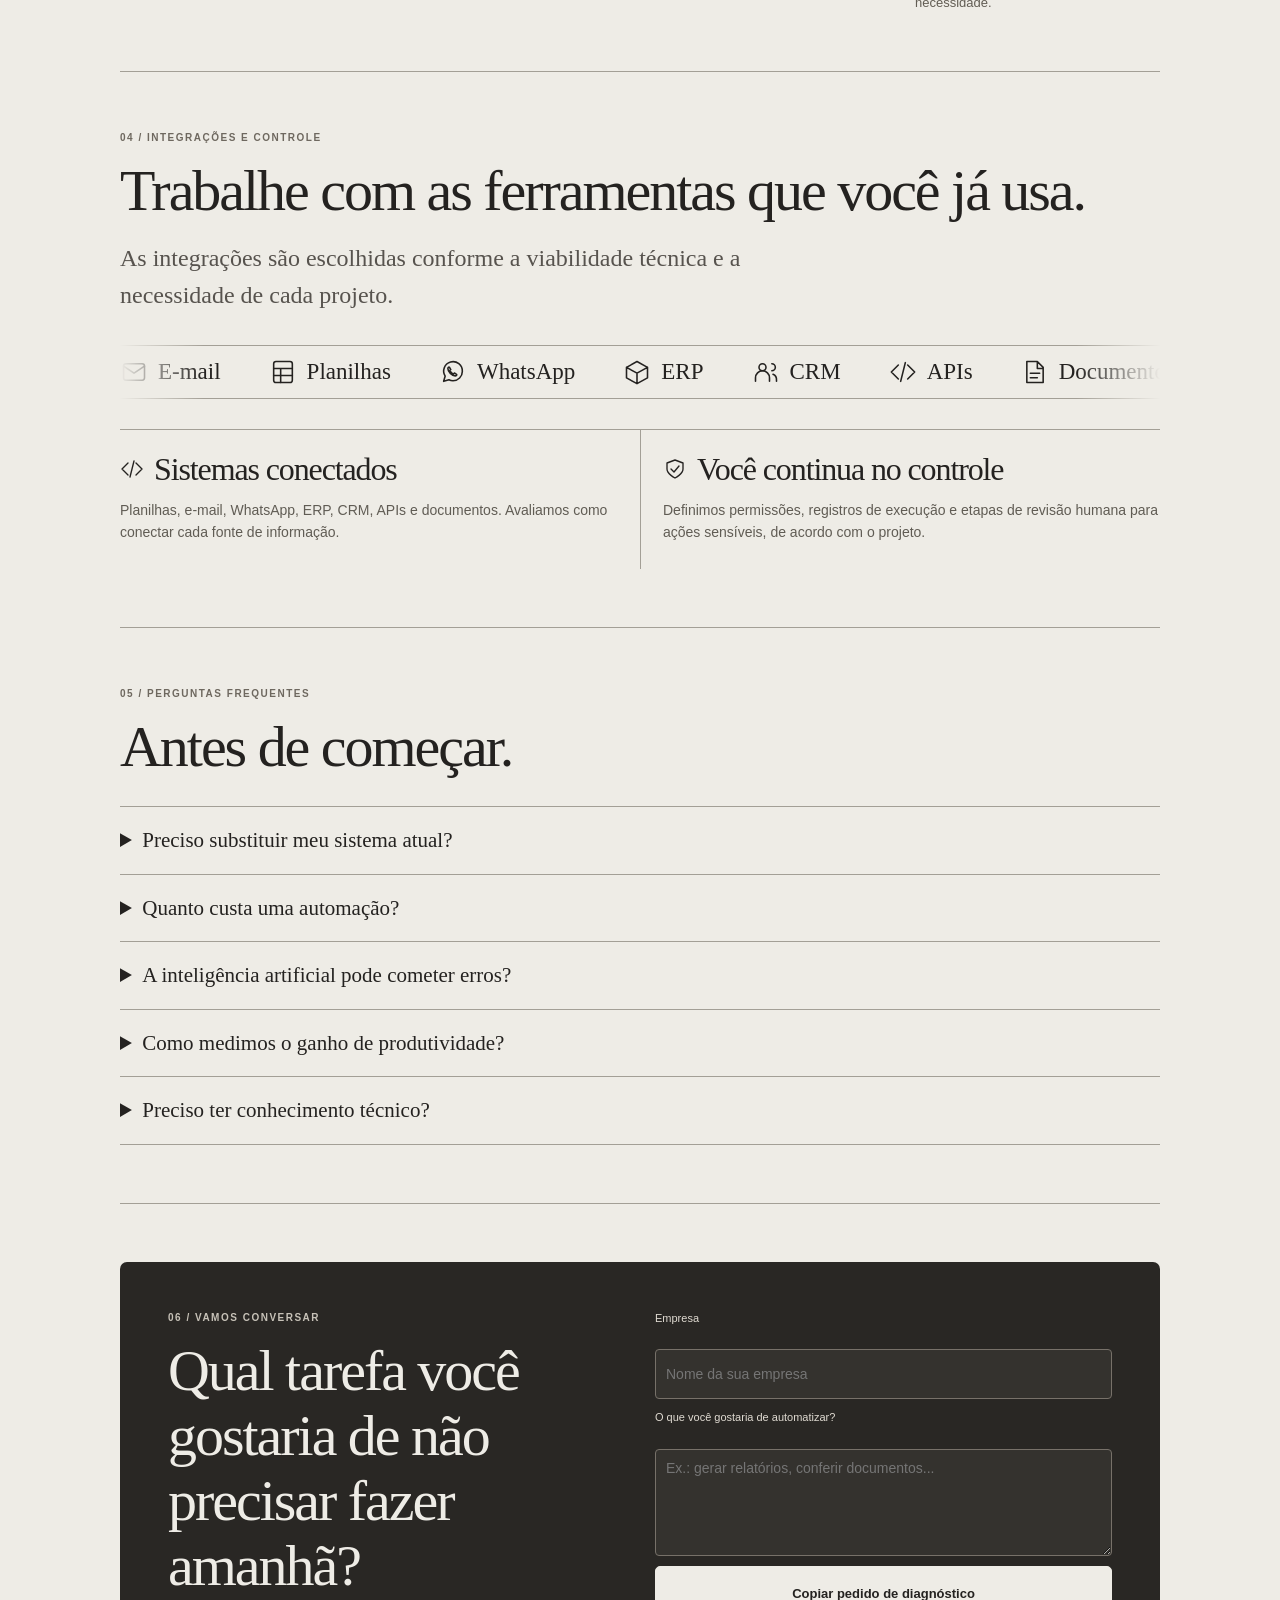
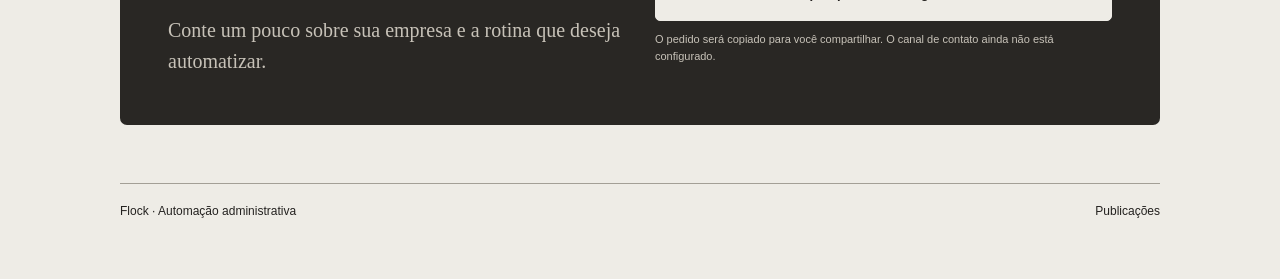
==== commit 9522cf70: "Replace enclosed workflow dashboard with open editorial conveyor" ====
--- a/index.html
+++ b/index.html
@@ -247,6 +247,46 @@
 .plant-packet .packet-icon{display:flex;align-items:center;justify-content:center}.plant-packet .ui-icon{width:17px;height:17px}
 @media(max-width:600px){.plant-packet .ui-icon{width:13px;height:13px}.demo-tab .demo-icon{width:15px;height:15px}.integration-track .ui-icon{width:23px;height:23px}.service-icon{width:21px;height:21px}}
 .plant-controls,#factory-pause,#factory-next{display:none!important}
+
+/* Open conveyor: agents and tasks sit directly on the page, without a dashboard enclosure. */
+.plant-open{background:transparent;color:var(--ink);border:0;border-radius:0;overflow:visible}
+.plant-open .plant-status{border:0;padding:18px 0 6px;font-size:10px;color:#625c51;letter-spacing:.09em;text-transform:uppercase}
+.plant-open .plant-floor{background:none;padding:22px 0 0;overflow:visible}
+.plant-open .plant-stations{gap:18px}
+.plant-open .plant-station{grid-template-rows:auto 116px auto 16px;gap:8px}
+.plant-open .plant-machine,.plant-open .plant-station.active .plant-machine{border:0;background:transparent;box-shadow:none;border-radius:0;overflow:visible}
+.plant-open .plant-machine::before{display:none}
+.plant-open .plant-machine svg{width:116px;height:116px;filter:none}
+.plant-open .plant-step{font-size:10px;letter-spacing:.12em}
+.plant-open .plant-task{font-size:clamp(16px,2vw,21px);min-height:40px}
+.plant-open .plant-state{font-size:11px;color:#797268}
+.plant-open .plant-station.active .plant-state{color:var(--station-color);font-weight:600}
+.plant-open .plant-station::after{content:"";position:absolute;top:100%;left:50%;height:20px;border-left:1px dashed #b3ac9f}
+.plant-open .plant-belt{height:42px;margin:26px 0 0;background:transparent;border-color:#a39f96}
+.plant-open .plant-rollers{opacity:.65;background:repeating-linear-gradient(90deg,transparent 0 12px,#b1aa9d 12px 13px,transparent 13px 14px)}
+.plant-open .plant-packet{top:5px;height:30px;padding:4px 6px;background:#f8f5ed;border-color:#b0a99b;box-shadow:none;border-radius:2px}
+.plant-open .plant-packet.done{background:#e0e6d9;border-color:#859278}
+.plant-open .plant-output{padding:13px 0 0;min-height:34px;color:#625c51;border:0}
+.plant-open .plant-output span:first-child{font:italic 15px Portrait,Georgia,serif;color:var(--ink)}
+.plant-open #plant-count{font-size:10px;letter-spacing:.08em}
+.factory-disclaimer{padding:6px 0}
+@media(max-width:600px){
+.plant-open .plant-status{padding-top:13px}
+.plant-open .plant-floor{padding:8px 0 0}
+.plant-open .plant-stations{gap:0;padding-right:45px}
+.plant-open .plant-station{grid-template-rows:16px auto 16px;grid-template-columns:74px 1fr;gap:4px 9px;min-height:99px;padding:12px 0;border:0}
+.plant-open .plant-machine{height:70px}
+.plant-open .plant-machine svg{width:74px;height:74px}
+.plant-open .plant-task{font-size:17px;min-height:0}
+.plant-open .plant-step{font-size:9px}
+.plant-open .plant-state{font-size:10px}
+.plant-open .plant-station::after{top:50%;left:100%;width:12px;height:0;border-left:0;border-top:1px dashed #b3ac9f}
+.plant-open .plant-belt{right:0;top:8px;bottom:0;width:32px;height:auto;margin:0}
+.plant-open .plant-rollers{background:repeating-linear-gradient(0deg,transparent 0 12px,#b1aa9d 12px 13px,transparent 13px 14px)}
+.plant-open .plant-packet{top:0;left:4px;width:22px;height:26px;padding:4px}
+.plant-open .plant-output{gap:12px}
+.plant-open .plant-output span:first-child{font-size:12px}
+}
 </style>
 <link rel="stylesheet" href="https://fonts.googleapis.com/css2?family=Barlow+Condensed:wght@900&display=swap">
 </head>
@@ -255,7 +295,7 @@
 <section class="cover" aria-label="Capa"><div class="cover-pattern" aria-hidden="true"><div class="pattern-row"><span>FLOCK</span><span>FLOCK</span><span>FLOCK</span><span>FLOCK</span><span>FLOCK</span><span>FLOCK</span><span>FLOCK</span><span>FLOCK</span></div><div class="pattern-row"><span>FLOCK</span><span>FLOCK</span><span>FLOCK</span><span>FLOCK</span><span>FLOCK</span><span>FLOCK</span><span>FLOCK</span><span>FLOCK</span></div><div class="pattern-row"><span>FLOCK</span><span>FLOCK</span><span>FLOCK</span><span>FLOCK</span><span>FLOCK</span><span>FLOCK</span><span>FLOCK</span><span>FLOCK</span></div><div class="pattern-row"><span>FLOCK</span><span>FLOCK</span><span>FLOCK</span><span>FLOCK</span><span>FLOCK</span><span>FLOCK</span><span>FLOCK</span><span>FLOCK</span></div><div class="pattern-row"><span>FLOCK</span><span>FLOCK</span><span>FLOCK</span><span>FLOCK</span><span>FLOCK</span><span>FLOCK</span><span>FLOCK</span><span>FLOCK</span></div><div class="pattern-row"><span>FLOCK</span><span>FLOCK</span><span>FLOCK</span><span>FLOCK</span><span>FLOCK</span><span>FLOCK</span><span>FLOCK</span><span>FLOCK</span></div><div class="pattern-row"><span>FLOCK</span><span>FLOCK</span><span>FLOCK</span><span>FLOCK</span><span>FLOCK</span><span>FLOCK</span><span>FLOCK</span><span>FLOCK</span></div></div><div class="orbit" aria-hidden="true"><span class="orbit-tile"><svg viewBox="-15 -15 258.541 258.541" aria-hidden="true"><g transform="translate(-223.0309 -220.6546) scale(.371759)"><path fill="#452a38" d="M771 771 C785 717 829 679 883 678 C925 676 959 693 976 726 C1044 711 1098 755 1096 824 C1138 825 1171 852 1168 894 C1201 916 1224 950 1211 984 C1199 1021 1156 1030 1110 1008 C1100 1053 1054 1091 1002 1073 C979 1109 943 1124 907 1124 C870 1124 835 1106 815 1075 C763 1090 714 1063 704 1005 C667 1025 630 1024 608 996 C582 963 623 906 672 881 C662 829 706 774 771 771Z"/><path fill="#d28f88" d="M767 886 C744 901 716 909 683 923 C651 937 626 960 632 979 C640 1004 695 983 721 959 C746 937 758 913 767 886Z"/><path fill="#d28f88" d="M1047 886 C1073 904 1102 909 1132 922 C1162 936 1188 958 1184 977 C1179 1002 1126 985 1096 959 C1072 938 1057 911 1047 886Z"/><path fill="#f8dcca" d="M810 846 C841 875 881 884 923 867 C953 856 973 835 974 820 C961 834 941 822 942 806 C943 791 957 781 972 784 C998 789 1014 822 989 858 C1014 880 1032 911 1031 946 C1031 1003 979 1034 906 1034 C831 1034 775 1007 773 945 C771 909 786 874 810 846Z"/></g><g transform="translate(109 121) scale(.47) translate(-120 -122.5)" fill="#472e3b"><path class="mascot-eye" d="M94.5 99.1 L102.5 101.6 L106.5 109 L105.4 117.5 L103.8 126 L100.3 133.7 L92.7 137.2 L84.8 134.6 L80.8 127.2 L81.9 118.7 L83.6 110.3 L86.9 102.5 Z"/><path class="mascot-eye" d="M149.5 107.8 L156 112.2 L157.5 120.1 L156.3 128.1 L154.5 136.1 L150.5 143 L143 145.8 L136.4 141.6 L135.3 133.7 L137 125.7 L138.3 117.7 L142.1 110.6 Z"/><path class="mascot-mouth" fill="none" stroke="#472e3b" stroke-width="7.5" stroke-linecap="round" d="M101.8 159.1 Q113.3 163 125.4 163"/></g></svg></span><span class="orbit-tile"><svg viewBox="-15 -15 258.541 258.541" aria-hidden="true"><g transform="translate(-223.0309 -220.6546) scale(.371759)"><path fill="#452a38" d="M771 771 C785 717 829 679 883 678 C925 676 959 693 976 726 C1044 711 1098 755 1096 824 C1138 825 1171 852 1168 894 C1201 916 1224 950 1211 984 C1199 1021 1156 1030 1110 1008 C1100 1053 1054 1091 1002 1073 C979 1109 943 1124 907 1124 C870 1124 835 1106 815 1075 C763 1090 714 1063 704 1005 C667 1025 630 1024 608 996 C582 963 623 906 672 881 C662 829 706 774 771 771Z"/><path fill="#d28f88" d="M767 886 C744 901 716 909 683 923 C651 937 626 960 632 979 C640 1004 695 983 721 959 C746 937 758 913 767 886Z"/><path fill="#d28f88" d="M1047 886 C1073 904 1102 909 1132 922 C1162 936 1188 958 1184 977 C1179 1002 1126 985 1096 959 C1072 938 1057 911 1047 886Z"/><path fill="#f8dcca" d="M810 846 C841 875 881 884 923 867 C953 856 973 835 974 820 C961 834 941 822 942 806 C943 791 957 781 972 784 C998 789 1014 822 989 858 C1014 880 1032 911 1031 946 C1031 1003 979 1034 906 1034 C831 1034 775 1007 773 945 C771 909 786 874 810 846Z"/></g><g transform="translate(109 121) scale(.47) translate(-120 -122.5)" fill="#472e3b"><path class="mascot-eye" d="M94.5 99.1 L102.5 101.6 L106.5 109 L105.4 117.5 L103.8 126 L100.3 133.7 L92.7 137.2 L84.8 134.6 L80.8 127.2 L81.9 118.7 L83.6 110.3 L86.9 102.5 Z"/><path class="mascot-eye" d="M149.5 107.8 L156 112.2 L157.5 120.1 L156.3 128.1 L154.5 136.1 L150.5 143 L143 145.8 L136.4 141.6 L135.3 133.7 L137 125.7 L138.3 117.7 L142.1 110.6 Z"/><path class="mascot-mouth" fill="none" stroke="#472e3b" stroke-width="7.5" stroke-linecap="round" d="M101.8 159.1 Q113.3 163 125.4 163"/></g></svg></span><span class="orbit-tile"><svg viewBox="-15 -15 258.541 258.541" aria-hidden="true"><g transform="translate(-223.0309 -220.6546) scale(.371759)"><path fill="#452a38" d="M771 771 C785 717 829 679 883 678 C925 676 959 693 976 726 C1044 711 1098 755 1096 824 C1138 825 1171 852 1168 894 C1201 916 1224 950 1211 984 C1199 1021 1156 1030 1110 1008 C1100 1053 1054 1091 1002 1073 C979 1109 943 1124 907 1124 C870 1124 835 1106 815 1075 C763 1090 714 1063 704 1005 C667 1025 630 1024 608 996 C582 963 623 906 672 881 C662 829 706 774 771 771Z"/><path fill="#d28f88" d="M767 886 C744 901 716 909 683 923 C651 937 626 960 632 979 C640 1004 695 983 721 959 C746 937 758 913 767 886Z"/><path fill="#d28f88" d="M1047 886 C1073 904 1102 909 1132 922 C1162 936 1188 958 1184 977 C1179 1002 1126 985 1096 959 C1072 938 1057 911 1047 886Z"/><path fill="#f8dcca" d="M810 846 C841 875 881 884 923 867 C953 856 973 835 974 820 C961 834 941 822 942 806 C943 791 957 781 972 784 C998 789 1014 822 989 858 C1014 880 1032 911 1031 946 C1031 1003 979 1034 906 1034 C831 1034 775 1007 773 945 C771 909 786 874 810 846Z"/></g><g transform="translate(109 121) scale(.47) translate(-120 -122.5)" fill="#472e3b"><path class="mascot-eye" d="M94.5 99.1 L102.5 101.6 L106.5 109 L105.4 117.5 L103.8 126 L100.3 133.7 L92.7 137.2 L84.8 134.6 L80.8 127.2 L81.9 118.7 L83.6 110.3 L86.9 102.5 Z"/><path class="mascot-eye" d="M149.5 107.8 L156 112.2 L157.5 120.1 L156.3 128.1 L154.5 136.1 L150.5 143 L143 145.8 L136.4 141.6 L135.3 133.7 L137 125.7 L138.3 117.7 L142.1 110.6 Z"/><path class="mascot-mouth" fill="none" stroke="#472e3b" stroke-width="7.5" stroke-linecap="round" d="M101.8 159.1 Q113.3 163 125.4 163"/></g></svg></span><span class="orbit-tile"><svg viewBox="-15 -15 258.541 258.541" aria-hidden="true"><g transform="translate(-223.0309 -220.6546) scale(.371759)"><path fill="#452a38" d="M771 771 C785 717 829 679 883 678 C925 676 959 693 976 726 C1044 711 1098 755 1096 824 C1138 825 1171 852 1168 894 C1201 916 1224 950 1211 984 C1199 1021 1156 1030 1110 1008 C1100 1053 1054 1091 1002 1073 C979 1109 943 1124 907 1124 C870 1124 835 1106 815 1075 C763 1090 714 1063 704 1005 C667 1025 630 1024 608 996 C582 963 623 906 672 881 C662 829 706 774 771 771Z"/><path fill="#d28f88" d="M767 886 C744 901 716 909 683 923 C651 937 626 960 632 979 C640 1004 695 983 721 959 C746 937 758 913 767 886Z"/><path fill="#d28f88" d="M1047 886 C1073 904 1102 909 1132 922 C1162 936 1188 958 1184 977 C1179 1002 1126 985 1096 959 C1072 938 1057 911 1047 886Z"/><path fill="#f8dcca" d="M810 846 C841 875 881 884 923 867 C953 856 973 835 974 820 C961 834 941 822 942 806 C943 791 957 781 972 784 C998 789 1014 822 989 858 C1014 880 1032 911 1031 946 C1031 1003 979 1034 906 1034 C831 1034 775 1007 773 945 C771 909 786 874 810 846Z"/></g><g transform="translate(109 121) scale(.47) translate(-120 -122.5)" fill="#472e3b"><path class="mascot-eye" d="M94.5 99.1 L102.5 101.6 L106.5 109 L105.4 117.5 L103.8 126 L100.3 133.7 L92.7 137.2 L84.8 134.6 L80.8 127.2 L81.9 118.7 L83.6 110.3 L86.9 102.5 Z"/><path class="mascot-eye" d="M149.5 107.8 L156 112.2 L157.5 120.1 L156.3 128.1 L154.5 136.1 L150.5 143 L143 145.8 L136.4 141.6 L135.3 133.7 L137 125.7 L138.3 117.7 L142.1 110.6 Z"/><path class="mascot-mouth" fill="none" stroke="#472e3b" stroke-width="7.5" stroke-linecap="round" d="M101.8 159.1 Q113.3 163 125.4 163"/></g></svg></span></div><h1 aria-label="Flock"><span aria-hidden="true" class="letter" style="--i:0">F</span><span aria-hidden="true" class="letter" style="--i:1">L</span><span aria-hidden="true" class="letter" style="--i:2">O</span><span aria-hidden="true" class="letter" style="--i:3">C</span><span aria-hidden="true" class="letter" style="--i:4">K</span></h1><p class="cover-caption"><span class="caption-prefix">Seu</span> <span class="rotating-word">negócio</span> no piloto automático.<span class="cover-subcaption">a produtividade do seu negócio no 2x</span></p></section>
 <div class="sales">
 <div class="hero-actions"><a class="sales-btn" href="#contato">Quero automatizar minha empresa </a><a class="sales-btn secondary" href="#fluxo">Veja como funciona</a></div>
-<section class="factory" id="fluxo" aria-label="Demonstração de automação administrativa"><div class="factory-header"><div><p class="eyebrow">01 / A operação</p><h2>O trabalho entra.<br>O resultado sai.</h2></div><p>Transformamos tarefas manuais em fluxos conectados, da entrada de dados à entrega.</p></div><div class="plant-toolbar"><div class="plant-cases" role="group" aria-label="Escolher exemplo de fluxo"><button type="button" data-case="0" aria-pressed="true">Financeiro</button><button type="button" data-case="1" aria-pressed="false">Relatórios</button><button type="button" data-case="2" aria-pressed="false">Atendimento</button><button type="button" data-case="3" aria-pressed="false">Rotinas internas</button></div></div><div class="plant" id="production-line"><svg width="0" height="0" style="position:absolute;pointer-events:none" aria-hidden="true"><defs></defs></svg><div class="plant-status"><span><i></i> CICLO DE AUTOMAÇÃO</span><span id="plant-cycle">LOTE 01</span></div><div class="plant-floor"><div class="plant-stations"><div class="plant-station" style="--station-color:#452a38"><span class="plant-step">01 / ENTRADA</span><div class="plant-machine"><span class="plant-light"></span><svg viewBox="-15 -15 258.541 258.541" aria-hidden="true"><g transform="translate(-223.0309 -220.6546) scale(.371759)"><path fill="#452a38" d="M771 771 C785 717 829 679 883 678 C925 676 959 693 976 726 C1044 711 1098 755 1096 824 C1138 825 1171 852 1168 894 C1201 916 1224 950 1211 984 C1199 1021 1156 1030 1110 1008 C1100 1053 1054 1091 1002 1073 C979 1109 943 1124 907 1124 C870 1124 835 1106 815 1075 C763 1090 714 1063 704 1005 C667 1025 630 1024 608 996 C582 963 623 906 672 881 C662 829 706 774 771 771Z"/><path fill="#d28f88" d="M767 886 C744 901 716 909 683 923 C651 937 626 960 632 979 C640 1004 695 983 721 959 C746 937 758 913 767 886Z"/><path fill="#d28f88" d="M1047 886 C1073 904 1102 909 1132 922 C1162 936 1188 958 1184 977 C1179 1002 1126 985 1096 959 C1072 938 1057 911 1047 886Z"/><path fill="#f8dcca" d="M810 846 C841 875 881 884 923 867 C953 856 973 835 974 820 C961 834 941 822 942 806 C943 791 957 781 972 784 C998 789 1014 822 989 858 C1014 880 1032 911 1031 946 C1031 1003 979 1034 906 1034 C831 1034 775 1007 773 945 C771 909 786 874 810 846Z"/></g><g transform="translate(109 121) scale(.47) translate(-120 -122.5)" fill="#472e3b"><path class="mascot-eye" d="M94.5 99.1 L102.5 101.6 L106.5 109 L105.4 117.5 L103.8 126 L100.3 133.7 L92.7 137.2 L84.8 134.6 L80.8 127.2 L81.9 118.7 L83.6 110.3 L86.9 102.5 Z"/><path class="mascot-eye" d="M149.5 107.8 L156 112.2 L157.5 120.1 L156.3 128.1 L154.5 136.1 L150.5 143 L143 145.8 L136.4 141.6 L135.3 133.7 L137 125.7 L138.3 117.7 L142.1 110.6 Z"/><path class="mascot-mouth" fill="none" stroke="#472e3b" stroke-width="7.5" stroke-linecap="round" d="M101.8 159.1 Q113.3 163 125.4 163"/></g></svg><span class="plant-port" aria-hidden="true"></span></div><span class="plant-task">Faturas recebidas</span><span class="plant-state">Aguardando</span></div><div class="plant-station" style="--station-color:#34493d"><span class="plant-step">02 / LEITURA</span><div class="plant-machine"><span class="plant-light"></span><svg viewBox="-15 -15 258.541 258.541" aria-hidden="true"><g transform="translate(-223.0309 -220.6546) scale(.371759)"><path fill="#34493d" d="M771 771 C785 717 829 679 883 678 C925 676 959 693 976 726 C1044 711 1098 755 1096 824 C1138 825 1171 852 1168 894 C1201 916 1224 950 1211 984 C1199 1021 1156 1030 1110 1008 C1100 1053 1054 1091 1002 1073 C979 1109 943 1124 907 1124 C870 1124 835 1106 815 1075 C763 1090 714 1063 704 1005 C667 1025 630 1024 608 996 C582 963 623 906 672 881 C662 829 706 774 771 771Z"/><path fill="#b8a77e" d="M767 886 C744 901 716 909 683 923 C651 937 626 960 632 979 C640 1004 695 983 721 959 C746 937 758 913 767 886Z"/><path fill="#b8a77e" d="M1047 886 C1073 904 1102 909 1132 922 C1162 936 1188 958 1184 977 C1179 1002 1126 985 1096 959 C1072 938 1057 911 1047 886Z"/><path fill="#f0e1c8" d="M810 846 C841 875 881 884 923 867 C953 856 973 835 974 820 C961 834 941 822 942 806 C943 791 957 781 972 784 C998 789 1014 822 989 858 C1014 880 1032 911 1031 946 C1031 1003 979 1034 906 1034 C831 1034 775 1007 773 945 C771 909 786 874 810 846Z"/></g><g transform="translate(109 121) scale(.47) translate(-120 -122.5)" fill="#472e3b"><path class="mascot-eye" d="M94.5 99.1 L102.5 101.6 L106.5 109 L105.4 117.5 L103.8 126 L100.3 133.7 L92.7 137.2 L84.8 134.6 L80.8 127.2 L81.9 118.7 L83.6 110.3 L86.9 102.5 Z"/><path class="mascot-eye" d="M149.5 107.8 L156 112.2 L157.5 120.1 L156.3 128.1 L154.5 136.1 L150.5 143 L143 145.8 L136.4 141.6 L135.3 133.7 L137 125.7 L138.3 117.7 L142.1 110.6 Z"/><path class="mascot-mouth" fill="none" stroke="#472e3b" stroke-width="7.5" stroke-linecap="round" d="M101.8 159.1 Q113.3 163 125.4 163"/></g></svg><span class="plant-port" aria-hidden="true"></span></div><span class="plant-task">Extrair valores</span><span class="plant-state">Aguardando</span></div><div class="plant-station" style="--station-color:#33465a"><span class="plant-step">03 / CONTROLE</span><div class="plant-machine"><span class="plant-light"></span><svg viewBox="-15 -15 258.541 258.541" aria-hidden="true"><g transform="translate(-223.0309 -220.6546) scale(.371759)"><path fill="#33465a" d="M771 771 C785 717 829 679 883 678 C925 676 959 693 976 726 C1044 711 1098 755 1096 824 C1138 825 1171 852 1168 894 C1201 916 1224 950 1211 984 C1199 1021 1156 1030 1110 1008 C1100 1053 1054 1091 1002 1073 C979 1109 943 1124 907 1124 C870 1124 835 1106 815 1075 C763 1090 714 1063 704 1005 C667 1025 630 1024 608 996 C582 963 623 906 672 881 C662 829 706 774 771 771Z"/><path fill="#a7bac7" d="M767 886 C744 901 716 909 683 923 C651 937 626 960 632 979 C640 1004 695 983 721 959 C746 937 758 913 767 886Z"/><path fill="#a7bac7" d="M1047 886 C1073 904 1102 909 1132 922 C1162 936 1188 958 1184 977 C1179 1002 1126 985 1096 959 C1072 938 1057 911 1047 886Z"/><path fill="#e8e2d4" d="M810 846 C841 875 881 884 923 867 C953 856 973 835 974 820 C961 834 941 822 942 806 C943 791 957 781 972 784 C998 789 1014 822 989 858 C1014 880 1032 911 1031 946 C1031 1003 979 1034 906 1034 C831 1034 775 1007 773 945 C771 909 786 874 810 846Z"/></g><g transform="translate(109 121) scale(.47) translate(-120 -122.5)" fill="#472e3b"><path class="mascot-eye" d="M94.5 99.1 L102.5 101.6 L106.5 109 L105.4 117.5 L103.8 126 L100.3 133.7 L92.7 137.2 L84.8 134.6 L80.8 127.2 L81.9 118.7 L83.6 110.3 L86.9 102.5 Z"/><path class="mascot-eye" d="M149.5 107.8 L156 112.2 L157.5 120.1 L156.3 128.1 L154.5 136.1 L150.5 143 L143 145.8 L136.4 141.6 L135.3 133.7 L137 125.7 L138.3 117.7 L142.1 110.6 Z"/><path class="mascot-mouth" fill="none" stroke="#472e3b" stroke-width="7.5" stroke-linecap="round" d="M101.8 159.1 Q113.3 163 125.4 163"/></g></svg><span class="plant-port" aria-hidden="true"></span></div><span class="plant-task">Conferir vencimentos</span><span class="plant-state">Aguardando</span></div><div class="plant-station" style="--station-color:#85534a"><span class="plant-step">04 / SAÍDA</span><div class="plant-machine"><span class="plant-light"></span><svg viewBox="-15 -15 258.541 258.541" aria-hidden="true"><g transform="translate(-223.0309 -220.6546) scale(.371759)"><path fill="#85534a" d="M771 771 C785 717 829 679 883 678 C925 676 959 693 976 726 C1044 711 1098 755 1096 824 C1138 825 1171 852 1168 894 C1201 916 1224 950 1211 984 C1199 1021 1156 1030 1110 1008 C1100 1053 1054 1091 1002 1073 C979 1109 943 1124 907 1124 C870 1124 835 1106 815 1075 C763 1090 714 1063 704 1005 C667 1025 630 1024 608 996 C582 963 623 906 672 881 C662 829 706 774 771 771Z"/><path fill="#d5a281" d="M767 886 C744 901 716 909 683 923 C651 937 626 960 632 979 C640 1004 695 983 721 959 C746 937 758 913 767 886Z"/><path fill="#d5a281" d="M1047 886 C1073 904 1102 909 1132 922 C1162 936 1188 958 1184 977 C1179 1002 1126 985 1096 959 C1072 938 1057 911 1047 886Z"/><path fill="#f6dfc6" d="M810 846 C841 875 881 884 923 867 C953 856 973 835 974 820 C961 834 941 822 942 806 C943 791 957 781 972 784 C998 789 1014 822 989 858 C1014 880 1032 911 1031 946 C1031 1003 979 1034 906 1034 C831 1034 775 1007 773 945 C771 909 786 874 810 846Z"/></g><g transform="translate(109 121) scale(.47) translate(-120 -122.5)" fill="#472e3b"><path class="mascot-eye" d="M94.5 99.1 L102.5 101.6 L106.5 109 L105.4 117.5 L103.8 126 L100.3 133.7 L92.7 137.2 L84.8 134.6 L80.8 127.2 L81.9 118.7 L83.6 110.3 L86.9 102.5 Z"/><path class="mascot-eye" d="M149.5 107.8 L156 112.2 L157.5 120.1 L156.3 128.1 L154.5 136.1 L150.5 143 L143 145.8 L136.4 141.6 L135.3 133.7 L137 125.7 L138.3 117.7 L142.1 110.6 Z"/><path class="mascot-mouth" fill="none" stroke="#472e3b" stroke-width="7.5" stroke-linecap="round" d="M101.8 159.1 Q113.3 163 125.4 163"/></g></svg><span class="plant-port" aria-hidden="true"></span></div><span class="plant-task">Preparar cobranças</span><span class="plant-state">Aguardando</span></div></div><div class="plant-belt" aria-hidden="true"><div class="plant-rollers"></div><div class="plant-packet"><span class="packet-icon"><svg class="ui-icon" viewBox="0 0 24 24" fill="none" stroke="currentColor" stroke-width="1.5" stroke-linecap="round" stroke-linejoin="round" aria-hidden="true" focusable="false"><path d="M5 3h9l5 5v13H5zM14 3v6h5M8 13h8m-8 4h6"/></svg></span><span id="packet-label">Entrada</span></div></div><div class="plant-mobile-guide" aria-hidden="true"></div></div><div class="plant-output"><span id="plant-event">Recebendo documentos</span><span id="plant-count">00 / 04 ETAPAS</span></div></div><p class="factory-disclaimer">Simulação com dados fictícios. Selecione uma área para acompanhar o fluxo; os sistemas e as aprovações são definidos em cada projeto.</p></section><section id="demonstracao" aria-label="Demonstração ilustrativa">
+<section class="factory" id="fluxo" aria-label="Demonstração de automação administrativa"><div class="factory-header"><div><p class="eyebrow">01 / A operação</p><h2>O trabalho entra.<br>O resultado sai.</h2></div><p>Transformamos tarefas manuais em fluxos conectados, da entrada de dados à entrega.</p></div><div class="plant-toolbar"><div class="plant-cases" role="group" aria-label="Escolher exemplo de fluxo"><button type="button" data-case="0" aria-pressed="true">Financeiro</button><button type="button" data-case="1" aria-pressed="false">Relatórios</button><button type="button" data-case="2" aria-pressed="false">Atendimento</button><button type="button" data-case="3" aria-pressed="false">Rotinas internas</button></div></div><div class="plant plant-open" id="production-line"><svg width="0" height="0" style="position:absolute;pointer-events:none" aria-hidden="true"><defs></defs></svg><div class="plant-status"><span>Ciclo de automação</span><span id="plant-cycle">LOTE 01</span></div><div class="plant-floor"><div class="plant-stations"><div class="plant-station" style="--station-color:#452a38"><span class="plant-step">01 / ENTRADA</span><div class="plant-machine"><svg viewBox="-15 -15 258.541 258.541" aria-hidden="true"><g transform="translate(-223.0309 -220.6546) scale(.371759)"><path fill="#452a38" d="M771 771 C785 717 829 679 883 678 C925 676 959 693 976 726 C1044 711 1098 755 1096 824 C1138 825 1171 852 1168 894 C1201 916 1224 950 1211 984 C1199 1021 1156 1030 1110 1008 C1100 1053 1054 1091 1002 1073 C979 1109 943 1124 907 1124 C870 1124 835 1106 815 1075 C763 1090 714 1063 704 1005 C667 1025 630 1024 608 996 C582 963 623 906 672 881 C662 829 706 774 771 771Z"/><path fill="#d28f88" d="M767 886 C744 901 716 909 683 923 C651 937 626 960 632 979 C640 1004 695 983 721 959 C746 937 758 913 767 886Z"/><path fill="#d28f88" d="M1047 886 C1073 904 1102 909 1132 922 C1162 936 1188 958 1184 977 C1179 1002 1126 985 1096 959 C1072 938 1057 911 1047 886Z"/><path fill="#f8dcca" d="M810 846 C841 875 881 884 923 867 C953 856 973 835 974 820 C961 834 941 822 942 806 C943 791 957 781 972 784 C998 789 1014 822 989 858 C1014 880 1032 911 1031 946 C1031 1003 979 1034 906 1034 C831 1034 775 1007 773 945 C771 909 786 874 810 846Z"/></g><g transform="translate(109 121) scale(.47) translate(-120 -122.5)" fill="#472e3b"><path class="mascot-eye" d="M94.5 99.1 L102.5 101.6 L106.5 109 L105.4 117.5 L103.8 126 L100.3 133.7 L92.7 137.2 L84.8 134.6 L80.8 127.2 L81.9 118.7 L83.6 110.3 L86.9 102.5 Z"/><path class="mascot-eye" d="M149.5 107.8 L156 112.2 L157.5 120.1 L156.3 128.1 L154.5 136.1 L150.5 143 L143 145.8 L136.4 141.6 L135.3 133.7 L137 125.7 L138.3 117.7 L142.1 110.6 Z"/><path class="mascot-mouth" fill="none" stroke="#472e3b" stroke-width="7.5" stroke-linecap="round" d="M101.8 159.1 Q113.3 163 125.4 163"/></g></svg></div><span class="plant-task">Faturas recebidas</span><span class="plant-state">Aguardando</span></div><div class="plant-station" style="--station-color:#34493d"><span class="plant-step">02 / LEITURA</span><div class="plant-machine"><svg viewBox="-15 -15 258.541 258.541" aria-hidden="true"><g transform="translate(-223.0309 -220.6546) scale(.371759)"><path fill="#34493d" d="M771 771 C785 717 829 679 883 678 C925 676 959 693 976 726 C1044 711 1098 755 1096 824 C1138 825 1171 852 1168 894 C1201 916 1224 950 1211 984 C1199 1021 1156 1030 1110 1008 C1100 1053 1054 1091 1002 1073 C979 1109 943 1124 907 1124 C870 1124 835 1106 815 1075 C763 1090 714 1063 704 1005 C667 1025 630 1024 608 996 C582 963 623 906 672 881 C662 829 706 774 771 771Z"/><path fill="#b8a77e" d="M767 886 C744 901 716 909 683 923 C651 937 626 960 632 979 C640 1004 695 983 721 959 C746 937 758 913 767 886Z"/><path fill="#b8a77e" d="M1047 886 C1073 904 1102 909 1132 922 C1162 936 1188 958 1184 977 C1179 1002 1126 985 1096 959 C1072 938 1057 911 1047 886Z"/><path fill="#f0e1c8" d="M810 846 C841 875 881 884 923 867 C953 856 973 835 974 820 C961 834 941 822 942 806 C943 791 957 781 972 784 C998 789 1014 822 989 858 C1014 880 1032 911 1031 946 C1031 1003 979 1034 906 1034 C831 1034 775 1007 773 945 C771 909 786 874 810 846Z"/></g><g transform="translate(109 121) scale(.47) translate(-120 -122.5)" fill="#472e3b"><path class="mascot-eye" d="M94.5 99.1 L102.5 101.6 L106.5 109 L105.4 117.5 L103.8 126 L100.3 133.7 L92.7 137.2 L84.8 134.6 L80.8 127.2 L81.9 118.7 L83.6 110.3 L86.9 102.5 Z"/><path class="mascot-eye" d="M149.5 107.8 L156 112.2 L157.5 120.1 L156.3 128.1 L154.5 136.1 L150.5 143 L143 145.8 L136.4 141.6 L135.3 133.7 L137 125.7 L138.3 117.7 L142.1 110.6 Z"/><path class="mascot-mouth" fill="none" stroke="#472e3b" stroke-width="7.5" stroke-linecap="round" d="M101.8 159.1 Q113.3 163 125.4 163"/></g></svg></div><span class="plant-task">Extrair valores</span><span class="plant-state">Aguardando</span></div><div class="plant-station" style="--station-color:#33465a"><span class="plant-step">03 / CONTROLE</span><div class="plant-machine"><svg viewBox="-15 -15 258.541 258.541" aria-hidden="true"><g transform="translate(-223.0309 -220.6546) scale(.371759)"><path fill="#33465a" d="M771 771 C785 717 829 679 883 678 C925 676 959 693 976 726 C1044 711 1098 755 1096 824 C1138 825 1171 852 1168 894 C1201 916 1224 950 1211 984 C1199 1021 1156 1030 1110 1008 C1100 1053 1054 1091 1002 1073 C979 1109 943 1124 907 1124 C870 1124 835 1106 815 1075 C763 1090 714 1063 704 1005 C667 1025 630 1024 608 996 C582 963 623 906 672 881 C662 829 706 774 771 771Z"/><path fill="#a7bac7" d="M767 886 C744 901 716 909 683 923 C651 937 626 960 632 979 C640 1004 695 983 721 959 C746 937 758 913 767 886Z"/><path fill="#a7bac7" d="M1047 886 C1073 904 1102 909 1132 922 C1162 936 1188 958 1184 977 C1179 1002 1126 985 1096 959 C1072 938 1057 911 1047 886Z"/><path fill="#e8e2d4" d="M810 846 C841 875 881 884 923 867 C953 856 973 835 974 820 C961 834 941 822 942 806 C943 791 957 781 972 784 C998 789 1014 822 989 858 C1014 880 1032 911 1031 946 C1031 1003 979 1034 906 1034 C831 1034 775 1007 773 945 C771 909 786 874 810 846Z"/></g><g transform="translate(109 121) scale(.47) translate(-120 -122.5)" fill="#472e3b"><path class="mascot-eye" d="M94.5 99.1 L102.5 101.6 L106.5 109 L105.4 117.5 L103.8 126 L100.3 133.7 L92.7 137.2 L84.8 134.6 L80.8 127.2 L81.9 118.7 L83.6 110.3 L86.9 102.5 Z"/><path class="mascot-eye" d="M149.5 107.8 L156 112.2 L157.5 120.1 L156.3 128.1 L154.5 136.1 L150.5 143 L143 145.8 L136.4 141.6 L135.3 133.7 L137 125.7 L138.3 117.7 L142.1 110.6 Z"/><path class="mascot-mouth" fill="none" stroke="#472e3b" stroke-width="7.5" stroke-linecap="round" d="M101.8 159.1 Q113.3 163 125.4 163"/></g></svg></div><span class="plant-task">Conferir vencimentos</span><span class="plant-state">Aguardando</span></div><div class="plant-station" style="--station-color:#85534a"><span class="plant-step">04 / SAÍDA</span><div class="plant-machine"><svg viewBox="-15 -15 258.541 258.541" aria-hidden="true"><g transform="translate(-223.0309 -220.6546) scale(.371759)"><path fill="#85534a" d="M771 771 C785 717 829 679 883 678 C925 676 959 693 976 726 C1044 711 1098 755 1096 824 C1138 825 1171 852 1168 894 C1201 916 1224 950 1211 984 C1199 1021 1156 1030 1110 1008 C1100 1053 1054 1091 1002 1073 C979 1109 943 1124 907 1124 C870 1124 835 1106 815 1075 C763 1090 714 1063 704 1005 C667 1025 630 1024 608 996 C582 963 623 906 672 881 C662 829 706 774 771 771Z"/><path fill="#d5a281" d="M767 886 C744 901 716 909 683 923 C651 937 626 960 632 979 C640 1004 695 983 721 959 C746 937 758 913 767 886Z"/><path fill="#d5a281" d="M1047 886 C1073 904 1102 909 1132 922 C1162 936 1188 958 1184 977 C1179 1002 1126 985 1096 959 C1072 938 1057 911 1047 886Z"/><path fill="#f6dfc6" d="M810 846 C841 875 881 884 923 867 C953 856 973 835 974 820 C961 834 941 822 942 806 C943 791 957 781 972 784 C998 789 1014 822 989 858 C1014 880 1032 911 1031 946 C1031 1003 979 1034 906 1034 C831 1034 775 1007 773 945 C771 909 786 874 810 846Z"/></g><g transform="translate(109 121) scale(.47) translate(-120 -122.5)" fill="#472e3b"><path class="mascot-eye" d="M94.5 99.1 L102.5 101.6 L106.5 109 L105.4 117.5 L103.8 126 L100.3 133.7 L92.7 137.2 L84.8 134.6 L80.8 127.2 L81.9 118.7 L83.6 110.3 L86.9 102.5 Z"/><path class="mascot-eye" d="M149.5 107.8 L156 112.2 L157.5 120.1 L156.3 128.1 L154.5 136.1 L150.5 143 L143 145.8 L136.4 141.6 L135.3 133.7 L137 125.7 L138.3 117.7 L142.1 110.6 Z"/><path class="mascot-mouth" fill="none" stroke="#472e3b" stroke-width="7.5" stroke-linecap="round" d="M101.8 159.1 Q113.3 163 125.4 163"/></g></svg></div><span class="plant-task">Preparar cobranças</span><span class="plant-state">Aguardando</span></div></div><div class="plant-belt" aria-hidden="true"><div class="plant-rollers"></div><div class="plant-packet"><span class="packet-icon"><svg class="ui-icon" viewBox="0 0 24 24" fill="none" stroke="currentColor" stroke-width="1.5" stroke-linecap="round" stroke-linejoin="round" aria-hidden="true" focusable="false"><path d="M5 3h9l5 5v13H5zM14 3v6h5M8 13h8m-8 4h6"/></svg></span><span id="packet-label">Entrada</span></div></div></div><div class="plant-output"><span id="plant-event">Recebendo documentos</span><span id="plant-count">00 / 04 ETAPAS</span></div></div><p class="factory-disclaimer">Simulação com dados fictícios. Selecione uma área para acompanhar o fluxo; os sistemas e as aprovações são definidos em cada projeto.</p></section><section id="demonstracao" aria-label="Demonstração ilustrativa">
 <div class="demo"><div class="demo-top"><b>Flock / Operações</b><span>Ambiente demonstrativo</span></div><div class="demo-window">
 <div class="demo-nav" role="tablist" aria-label="Exemplos de automação"><p class="eyebrow">Sua equipe de automação</p>
 <button class="demo-tab" type="button" role="tab" aria-selected="true" data-demo="0"><svg class="ui-icon demo-icon" viewBox="0 0 24 24" fill="none" stroke="currentColor" stroke-width="1.5" stroke-linecap="round" stroke-linejoin="round" aria-hidden="true" focusable="false"><rect x="5" y="5" width="14" height="16" rx="2"/><rect x="9" y="3" width="6" height="4" rx="1"/><path d="M9 12h6m-6 4h6"/></svg><span>Assistente administrativo<small>Resumo diário</small></span></button>
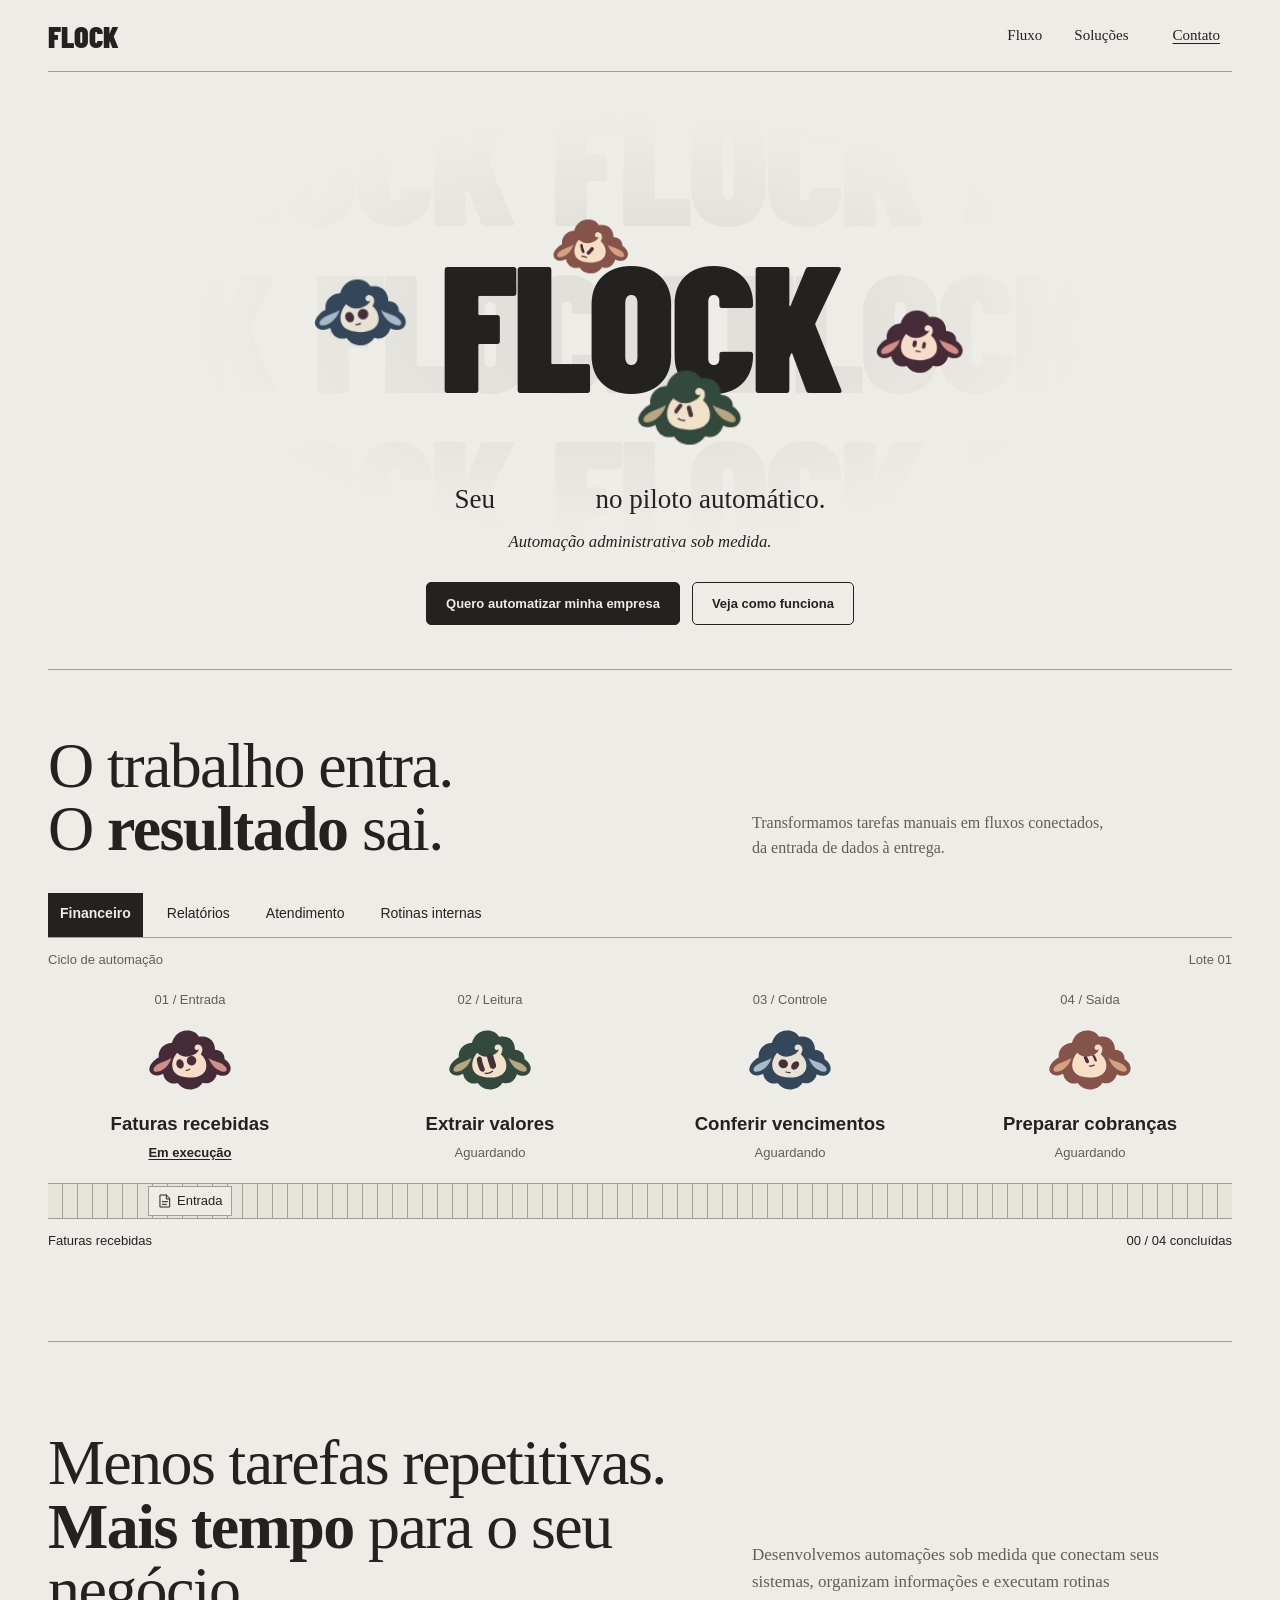
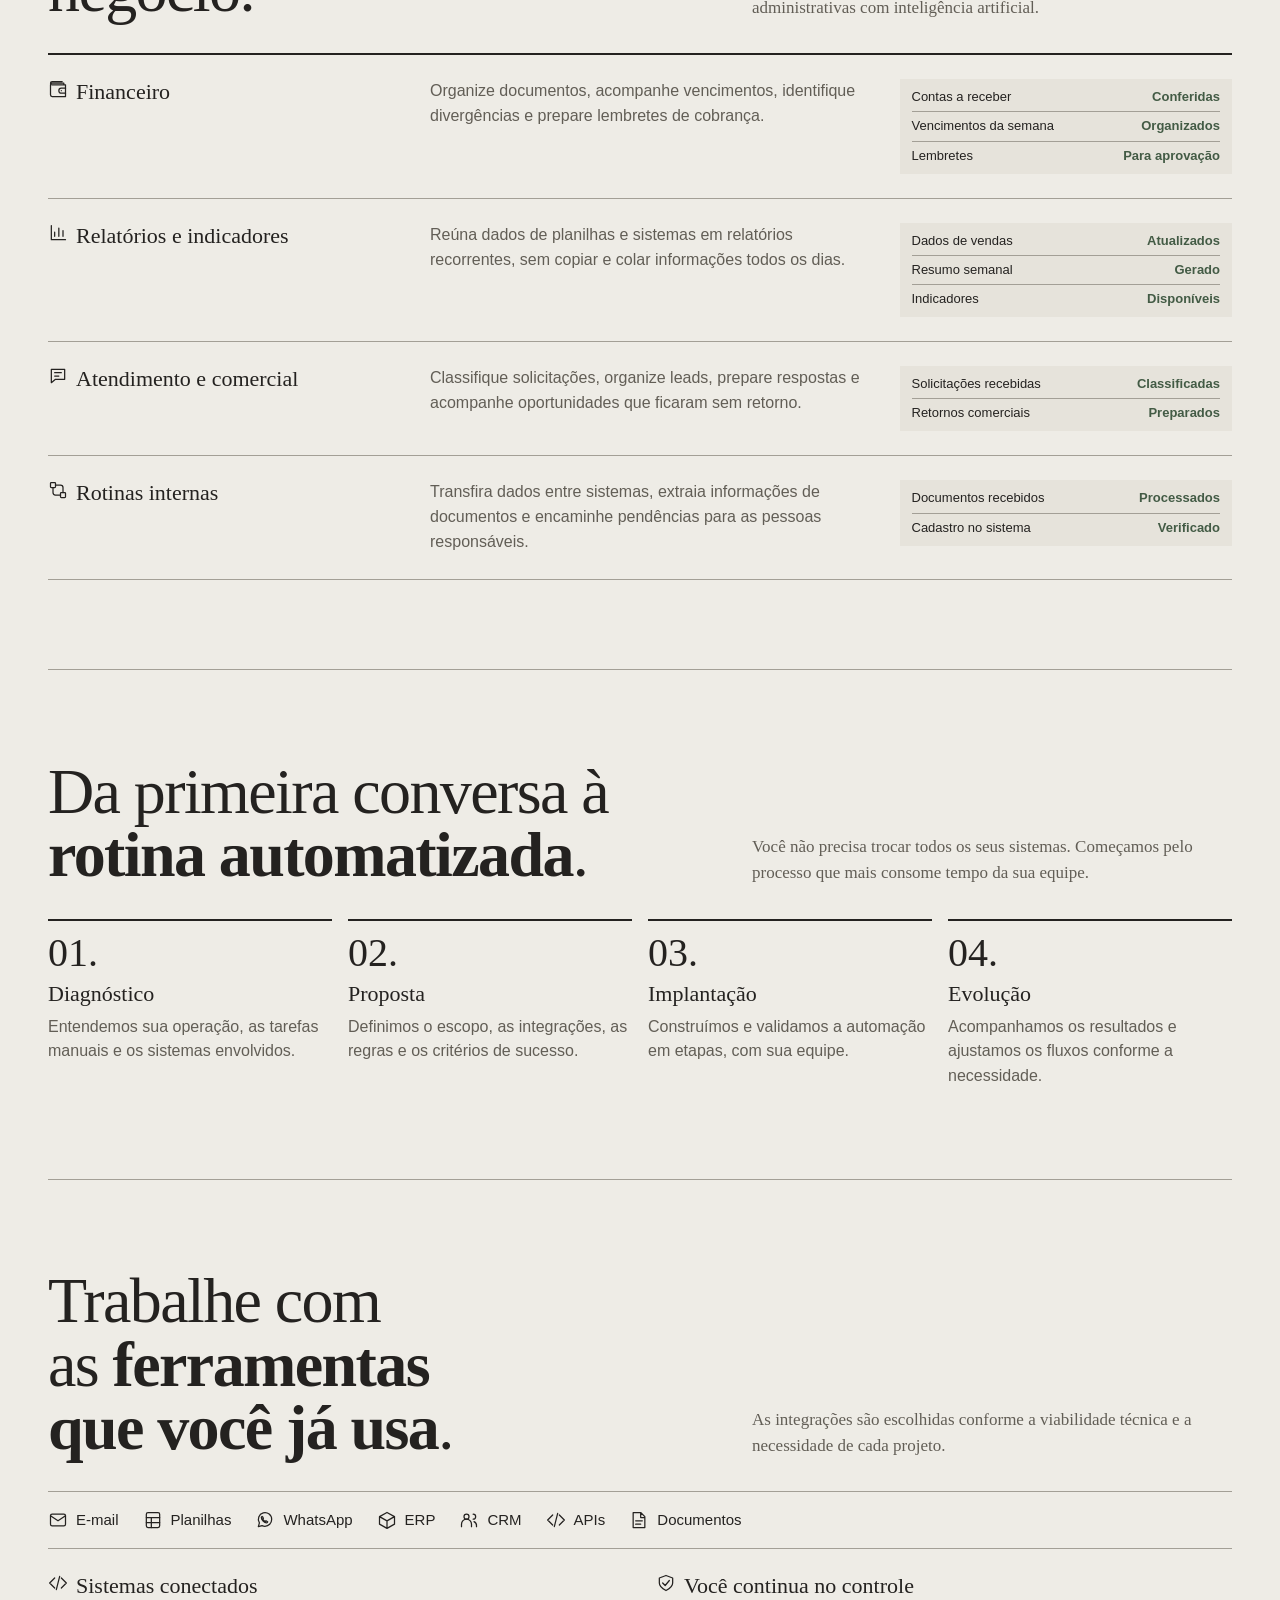
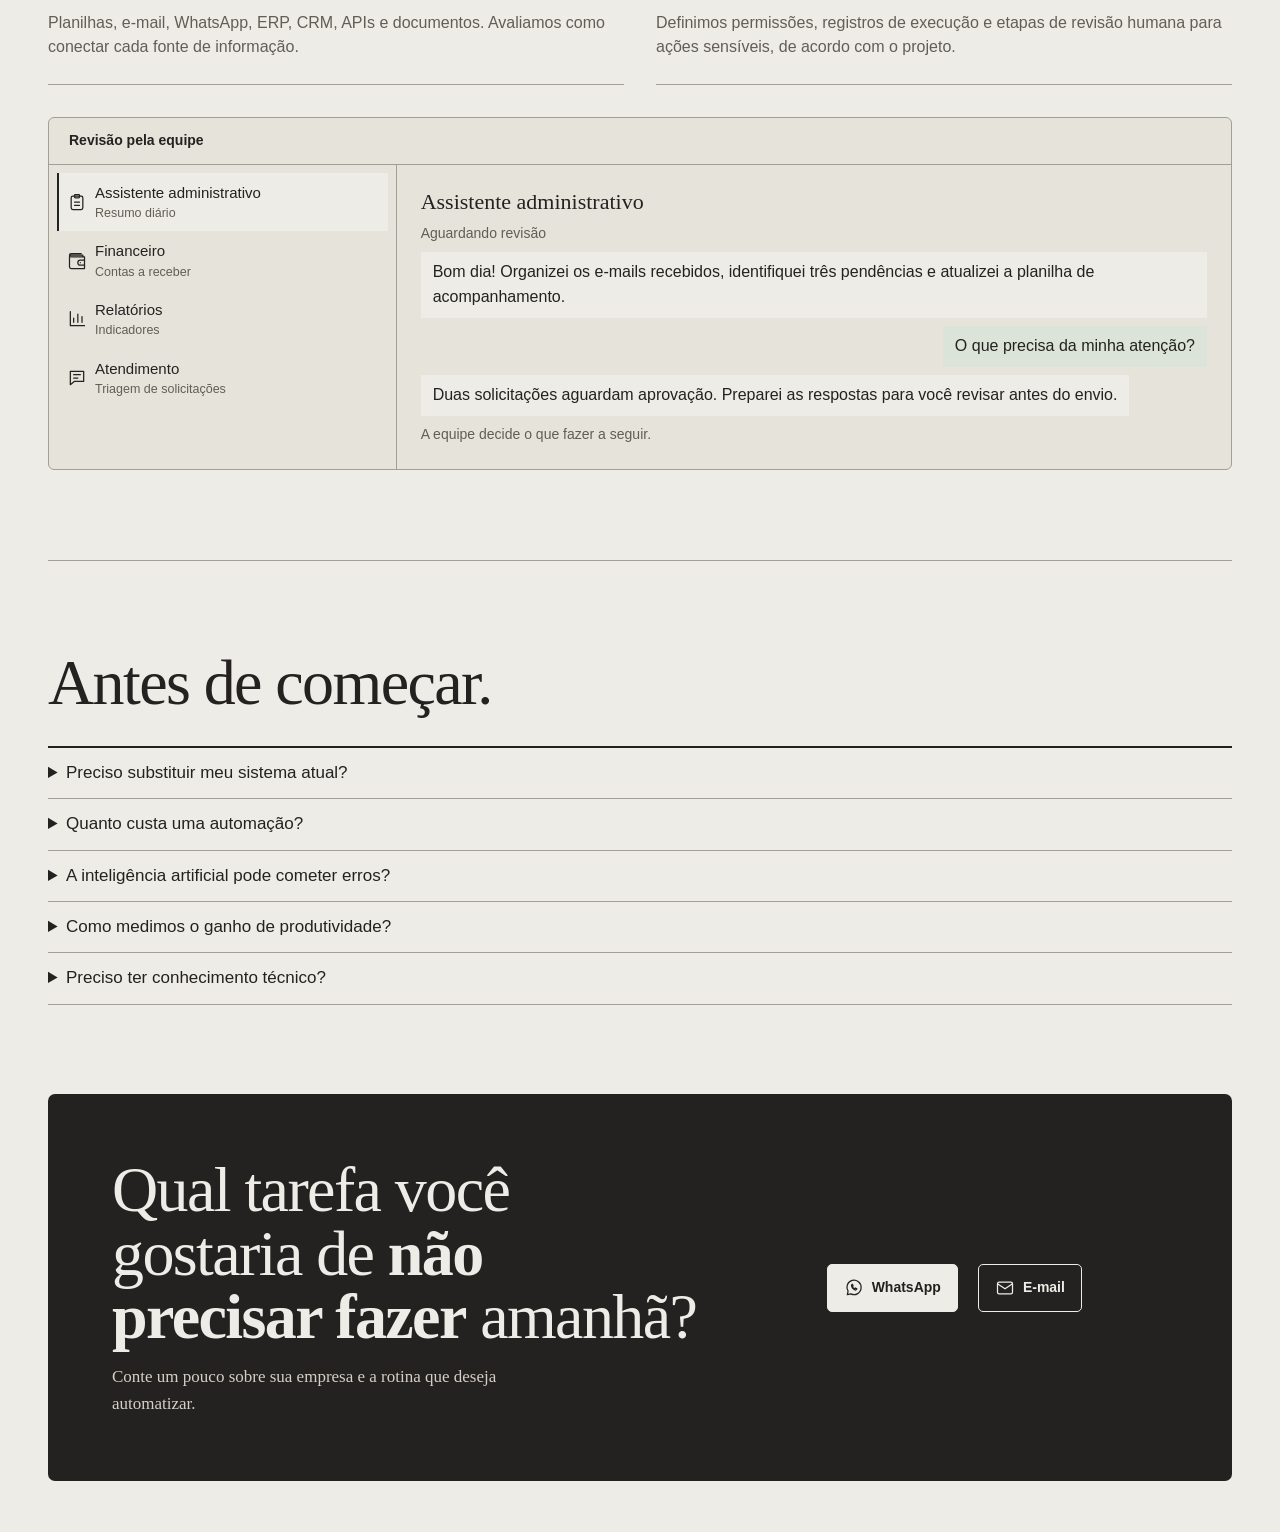
==== commit 2ff87447: "Refine Flock landing page and contact flow" ====
--- a/index.html
+++ b/index.html
@@ -6,322 +6,305 @@
 <title>Flock</title>
 <meta name="description" content="Flock — serviços de automação administrativa com inteligência artificial, sob medida para sua empresa.">
 <style>
-@font-face{font-family:Druk;src:url("assets/fonts/druk-condensed.woff2") format("woff2");font-weight:900;font-display:swap}
-@font-face{font-family:Portrait;src:url("assets/fonts/portrait-regular.woff2") format("woff2");font-weight:400;font-display:swap}
-@font-face{font-family:Portrait;src:url("assets/fonts/portrait-italic.woff2") format("woff2");font-style:italic;font-display:swap}
-:root{--paper:#eeece6;--ink:#242220;--rule:#a39f96}
-*{box-sizing:border-box}html{scroll-behavior:smooth}body{margin:0;background:var(--paper);color:var(--ink);font-family:Portrait,Georgia,serif}a{color:inherit;text-decoration:none}a:hover{text-decoration:underline;text-underline-offset:.2em}a:focus-visible{outline:2px solid currentColor;outline-offset:5px}
-.page{width:min(100% - 64px,1040px);margin:0 auto;padding:24px 0 40px}
-.masthead{border-bottom:1px solid var(--rule);display:grid;grid-template-columns:1fr 1fr 1fr;align-items:baseline;padding-bottom:7px;font-size:13px}
-.masthead>span{text-align:center}.masthead nav{text-align:right}
-.cover{display:grid;place-items:center;min-height:clamp(270px,39vw,490px);padding:55px 0 64px}
-.cover h1{font-family:'Barlow Condensed',Impact,'Arial Narrow',sans-serif;font-weight:900;font-size:clamp(72px,14vw,200px);line-height:.85;letter-spacing:-.025em;margin:0;text-align:center}
-.imprint{border-top:1px solid var(--rule);display:grid;grid-template-columns:repeat(6,1fr);gap:16px;padding:8px 0 36px;font-size:12px;line-height:1.3}
-.imprint p{margin:0}.imprint p:last-child{grid-column:5/7}
-.feature{margin:0;display:block;border-bottom:1px solid var(--rule);padding-bottom:18px}
-.plate{height:clamp(240px,46vw,475px);background:#292724;display:grid;place-items:center;overflow:hidden;color:#e8e5de}
-.plate svg{width:100%;height:100%;display:block}
-.feature figcaption{display:grid;grid-template-columns:1fr 3fr 1fr;gap:16px;align-items:baseline;padding-top:12px;font-size:12px}
-.feature strong{font-size:clamp(24px,4vw,44px);font-weight:400;letter-spacing:-.025em;line-height:1.05}.feature figcaption span:last-child{text-align:right}
-.archive{margin:95px 0 100px;display:grid;grid-template-columns:1fr 4fr;gap:24px}
-.archive h2{font-size:15px;font-weight:400;margin:0}
-.entries{border-top:1px solid var(--rule)}.entry{display:grid;grid-template-columns:40px 1fr auto;gap:12px;align-items:baseline;padding:17px 0;border-bottom:1px solid var(--rule)}.entry span,.entry time{font-size:12px}.entry a{font-size:clamp(20px,3vw,30px);line-height:1.1}
-footer{border-top:1px solid var(--rule);display:flex;justify-content:space-between;gap:16px;padding-top:8px;font-size:12px}
-@media(max-width:600px){.page{width:calc(100% - 36px);padding-top:16px}.masthead{font-size:12px;grid-template-columns:1fr auto}.masthead>span{display:none}.cover{min-height:240px;padding:55px 0}.cover h1{font-size:clamp(65px,20vw,112px)}.imprint{grid-template-columns:1fr 1fr 1fr;gap:10px;padding-bottom:22px;font-size:11px}.imprint p:last-child{grid-column:3}.plate{height:clamp(220px,72vw,360px)}.feature figcaption{grid-template-columns:1fr auto;gap:8px}.feature figcaption strong{grid-column:1/-1;grid-row:2}.archive{display:block;margin:60px 0 75px}.archive h2{margin-bottom:15px}.entry{grid-template-columns:26px 1fr auto;gap:8px}}
-@media(prefers-reduced-motion:reduce){html{scroll-behavior:auto}}
-
-/* Motion follows the sequence of opening and reading a printed cover. */
-:root{--ease-editorial:cubic-bezier(.22,.61,.36,1)}
-.masthead,.imprint{position:relative}
-@media(prefers-reduced-motion:no-preference){
-  .motion .masthead,.motion .imprint{border-color:transparent}
-  .motion .masthead::after,.motion .imprint::before{content:"";position:absolute;left:0;right:0;height:1px;background:var(--rule);transform:scaleX(0);transform-origin:left;animation:ink-rule 850ms var(--ease-editorial) forwards}
-  .motion .masthead::after{bottom:0}
-  .motion .imprint::before{top:0;animation-delay:420ms}
-  .motion .masthead>*{animation:ink-in 650ms var(--ease-editorial) both}
-  .motion .cover h1{animation:type-reveal 1100ms var(--ease-editorial) 100ms both}
-  .motion .imprint p{animation:ink-in 750ms var(--ease-editorial) both;animation-delay:calc(450ms + var(--order,0)*85ms)}
-  .motion .plate{clip-path:inset(0 0 100% 0);transition:clip-path 1150ms var(--ease-editorial)}
-  .motion .plate svg{transform:scale(1.035);transition:transform 1400ms var(--ease-editorial)}
-  .motion .feature.is-visible .plate,.motion .feature:focus-within .plate{clip-path:inset(0)}
-  .motion .feature.is-visible .plate svg,.motion .feature:focus-within .plate svg{transform:scale(1)}
-  .motion .feature figcaption,.motion .archive h2,.motion .entry,.motion footer{opacity:0;transform:translateY(9px);transition:opacity 650ms var(--ease-editorial),transform 750ms var(--ease-editorial)}
-  .motion .feature.is-visible figcaption,.motion .feature:focus-within figcaption{opacity:1;transform:none;transition-delay:240ms}
-  .motion .archive.is-visible h2,.motion .archive:focus-within h2,.motion .entry.is-visible,.motion .entry:focus-within,.motion footer.is-visible{opacity:1;transform:none}
-  @keyframes ink-rule{to{transform:scaleX(1)}}
-  @keyframes ink-in{from{opacity:0;transform:translateY(5px)}to{opacity:1;transform:none}}
-  @keyframes type-reveal{from{clip-path:inset(100% -2% 0);transform:translateY(12px)}to{clip-path:inset(-12% -2% -12%);transform:none}}
-  .masthead a,.entry a{position:relative;text-decoration:none}
-  .masthead a::after,.entry a::after{content:"";position:absolute;left:0;right:0;bottom:-.16em;height:1px;background:currentColor;transform:scaleX(0);transform-origin:right;transition:transform 400ms var(--ease-editorial)}
-  .masthead a:hover::after,.entry a:hover::after,.masthead a:focus-visible::after,.entry a:focus-visible::after{transform:scaleX(1);transform-origin:left}
-}
-@media(prefers-reduced-motion:no-preference) and (hover:hover) and (pointer:fine){
-  .motion .feature.is-visible a:hover .plate svg{transform:scale(1.025)}
-}
-
-
-.page{min-height:100vh;min-height:100svh;display:flex;flex-direction:column}
-.cover{flex:1;min-height:260px}
-.imprint{padding-bottom:24px}
-.imprint p:last-child{grid-column:6;text-align:right}
-@media(max-width:600px){.imprint p:last-child{grid-column:3}.cover{min-height:220px}}
-body{font-weight:400}
-h1{font-weight:900!important}
-header, header a, header nav, header span { font-family: Portrait, Georgia, 'Times New Roman', serif; font-weight: 400; }
-.masthead > a { justify-self: start; }
-.masthead nav a { display: inline-block; }
-
-
-/* Editorial kinetic cover */
-.cover{position:relative;isolation:isolate;overflow:hidden;min-height:clamp(320px,45vw,520px)}
-.cover-pattern{position:absolute;inset:0;z-index:-2;overflow:hidden;display:flex;flex-direction:column;justify-content:center;gap:.12em;opacity:.065;pointer-events:none;font-family:'Barlow Condensed',Impact,sans-serif;font-weight:900;font-size:clamp(70px,13vw,180px);line-height:.88;letter-spacing:-.025em;mask-image:radial-gradient(ellipse at center,transparent 12%,#000 65%);-webkit-mask-image:radial-gradient(ellipse at center,transparent 12%,#000 65%)}
-.pattern-row{display:flex;width:max-content;white-space:nowrap;gap:.24em;transform:translateX(-12%)}
-.pattern-row:nth-child(even){transform:translateX(-32%)}
-.cover h1{position:relative;z-index:2;white-space:nowrap}
-.cover h1 .letter{display:inline-block;transform-origin:50% 90%}
-.orbit{position:absolute;inset:0;pointer-events:none;z-index:1}
-.orbit-tile{position:absolute;left:50%;top:50%;width:clamp(25px,4.6vw,58px);aspect-ratio:1;transform:translate(-50%,-50%);background:#242220}
-.orbit-tile:nth-child(2n){background:#8e8b80}
-.orbit-tile:nth-child(3n){background:#bdb9ad}
-@media(prefers-reduced-motion:no-preference){
-.motion .cover h1{animation:none}
-.motion .cover h1 .letter{animation:letter-arrival 900ms var(--ease-editorial) both;animation-delay:calc(120ms + var(--i)*65ms)}
-.motion .pattern-row{animation:pattern-drift 44s linear infinite alternate}
-.motion .pattern-row:nth-child(even){animation-direction:alternate-reverse;animation-duration:53s}
-.motion-paused .pattern-row,.motion-paused .letter{animation-play-state:paused!important}
-@keyframes letter-arrival{from{opacity:0;transform:translateY(.42em) rotate(-7deg) scaleY(.78)}to{opacity:1;transform:none}}
-@keyframes pattern-drift{from{transform:translateX(-8%)}to{transform:translateX(-32%)}}
-}
-@media(max-width:600px){
-.cover{min-height:340px}
-.cover-pattern{font-size:clamp(65px,20vw,100px);opacity:.055}
-.orbit-tile{width:clamp(22px,8vw,35px)}
-}
-
-/* Feathered typographic field and shared depth plane. */
-.cover-pattern{
- mask-image:radial-gradient(ellipse 48% 47% at 50% 50%,#000 0%,#000 24%,rgba(0,0,0,.85) 43%,rgba(0,0,0,.42) 65%,rgba(0,0,0,.09) 85%,transparent 100%);
- -webkit-mask-image:radial-gradient(ellipse 48% 47% at 50% 50%,#000 0%,#000 24%,rgba(0,0,0,.85) 43%,rgba(0,0,0,.42) 65%,rgba(0,0,0,.09) 85%,transparent 100%);
- opacity:.055;
-}
-.orbit{z-index:auto}
-.cover h1{z-index:2}
-.orbit-tile{will-change:transform;z-index:1}
-@media(max-width:600px){.cover-pattern{opacity:.05}}
-
-.cover h1{align-self:center}
-.cover-caption{position:absolute;z-index:4;left:0;right:0;top:calc(50% + clamp(48px,8vw,104px));text-align:center;font-family:Portrait,Georgia,serif;font-size:clamp(16px,2.2vw,27px);font-weight:400;margin:0;line-height:1.4;pointer-events:none}
-.cover-caption .rotating-word{display:inline-block;color:var(--ink);font-style:italic;font-weight:900}
-@media(max-width:600px){.cover-caption{top:calc(50% + 48px);font-size:clamp(15px,4.2vw,20px)}}
-@media(prefers-reduced-motion:no-preference){.rotating-word{transition:opacity .25s ease,transform .35s var(--ease-editorial)}.rotating-word.changing{opacity:0;transform:translateY(5px)}}
-
-/* Blob Studio mascot adapted to native SVG. */
-.cover .orbit-tile{background:transparent!important;width:clamp(48px,8vw,100px)}
-.orbit-tile svg{display:block;width:100%;height:100%;overflow:visible}
-@media(max-width:600px){.cover .orbit-tile{width:clamp(40px,13vw,58px)}}
-
-/* Keep the subtitle clear of the orbit at every viewport size. */
-.cover-caption{top:calc(50% + var(--caption-offset,clamp(90px,14vw,170px)))}
-
-.cover-subcaption{display:block;margin-top:.65em;font-size:.62em;font-weight:400;font-style:italic;line-height:1.4}
-
-/* Flock service landing page */
-.cover{flex:none;min-height:clamp(420px,49vw,550px)}
-.sales{font-family:Arial,sans-serif;font-size:14px;line-height:1.55}
-.sales h2,.sales h3{font-family:Portrait,Georgia,serif;font-weight:400;line-height:1.12;letter-spacing:-.035em;margin:0}
-.sales h2{font-size:clamp(32px,5vw,58px)}
-.sales h3{font-size:clamp(23px,3vw,32px)}
-.sales p{margin:0}
-.sales .lead{font-family:Portrait,Georgia,serif;font-size:clamp(18px,2.4vw,24px);max-width:630px;color:#57534e;margin-top:16px}
-.sales-section{border-top:1px solid var(--rule);padding:64px 0}
-.eyebrow{font-size:10px;font-weight:700;text-transform:uppercase;letter-spacing:.15em;margin-bottom:14px!important;color:#6e685f}
-.hero-actions{display:flex;align-items:center;justify-content:center;gap:12px;flex-wrap:wrap;padding:0 0 36px}
-.sales-btn{display:inline-flex;align-items:center;justify-content:center;gap:14px;padding:13px 19px;border:1px solid var(--ink);border-radius:5px;font:600 13px Arial,sans-serif;cursor:pointer;text-decoration:none!important;background:var(--ink);color:var(--paper)}
-.sales-btn:hover{opacity:.82}.sales-btn.secondary{background:transparent;color:var(--ink)}
-.demo{border:1px solid #b5b0a7;border-radius:9px;overflow:hidden;background:#f7f5f0;box-shadow:0 14px 36px #2422200b}
-.demo-top{display:flex;justify-content:space-between;align-items:center;padding:12px 15px;border-bottom:1px solid #d3cfc5;font-size:11px;color:#625e56}
-.demo-top b{color:var(--ink)}.demo-window{display:grid;grid-template-columns:29% 1fr;min-height:350px}
-.demo-nav{background:#e6e3db;border-right:1px solid #d3cfc5;padding:16px 9px}.demo-nav .eyebrow{margin-left:7px}
-.demo-tab{width:100%;text-align:left;display:flex;gap:10px;align-items:center;border:1px solid transparent;background:none;padding:12px 8px;border-radius:5px;color:var(--ink);cursor:pointer;font:inherit}
-.demo-tab[aria-selected=true]{border-color:#c6c1b7;background:#f7f5f0}.demo-tab small{display:block;font-size:10px;color:#686259}.demo-dot{flex:none;width:9px;height:9px;border-radius:50%;background:var(--dot,#452a38)}
-.demo-main{padding:23px 28px;display:flex;flex-direction:column;gap:14px}.demo-main h3{font-size:24px}.demo-status{font-size:11px;color:#48624e}.demo-msg{max-width:88%;background:#eeece6;padding:11px 13px;border:1px solid #e0dcd3;border-radius:7px;font-size:13px}.demo-msg.user{align-self:flex-end;background:#dce4d9;border-color:#cbd6c7}.demo-meta{font-size:10px;color:#716b63;margin-top:auto}.demo-note{text-align:center;font-size:11px;color:#706a61;margin:12px 0 45px!important}
-.service-grid{display:grid;grid-template-columns:repeat(2,minmax(0,1fr));gap:12px;margin-top:28px}
-.service-card{border:1px solid #bdb8ae;border-radius:6px;padding:23px;min-width:0;display:flex;flex-direction:column;gap:13px}
-.service-card p{color:#605c54}.mini-visual{background:#e5e2d9;border:1px solid #d5d0c6;border-radius:5px;padding:12px;min-height:104px;display:grid;gap:7px;align-content:center;margin-top:auto}
-.mini-row{display:flex;align-items:center;justify-content:space-between;gap:8px;font-size:11px;padding:7px 9px;background:#f7f5ef;border-radius:3px}.mini-row b{font-size:10px;color:#435b45;font-weight:600}
-.steps{display:grid;grid-template-columns:repeat(4,1fr);gap:20px;margin-top:34px}.step{border-top:1px solid var(--rule);padding-top:13px}.step-num{font:italic 25px Georgia,serif;color:#82796f;margin-bottom:17px!important}.step h3{font-size:24px;margin-bottom:9px}.step p{font-size:13px;color:#625d54}
-.faq{margin-top:26px}.faq details{border-top:1px solid var(--rule);padding:17px 0}.faq details:last-child{border-bottom:1px solid var(--rule)}.faq summary{cursor:pointer;font-family:Portrait,Georgia,serif;font-size:21px}.faq details p{max-width:720px;padding:12px 0 0;color:#605b54}
-.contact-panel{background:#292724;color:#eeece6;border-radius:7px;padding:clamp(23px,5vw,48px);display:grid;grid-template-columns:1fr 1fr;gap:30px}.contact-panel .lead{color:#c7c2b8;font-size:20px}.contact-panel form{display:grid;gap:10px}.contact-panel label{font-size:11px;color:#e0dbd2}.contact-panel input,.contact-panel textarea{width:100%;padding:10px;border-radius:4px;border:1px solid #777169;background:#34322e;color:#fff;font:14px Arial,sans-serif}.contact-panel textarea{min-height:95px;resize:vertical}.contact-panel .sales-btn{background:#eeece6;color:#242220;border-color:#eeece6}.contact-panel .contact-note{font-size:11px;color:#c7c2b8}.sales-footer{border-top:1px solid var(--rule);padding:18px 0;display:flex;justify-content:space-between;gap:10px;font-size:12px}
-@media(max-width:600px){.cover{min-height:370px}.sales-section{padding:42px 0}.demo-window{grid-template-columns:1fr}.demo-nav{display:grid;grid-template-columns:repeat(2,1fr);border-right:0;border-bottom:1px solid #d3cfc5;padding:8px;gap:3px}.demo-nav .eyebrow{grid-column:1/-1;margin:3px 7px!important}.demo-tab{font-size:11px;padding:8px 5px;gap:5px}.demo-tab small{font-size:9px}.demo-main{padding:16px;min-height:310px}.demo-msg{max-width:96%;font-size:12px}.service-grid,.contact-panel{grid-template-columns:1fr}.steps{grid-template-columns:repeat(2,1fr);gap:18px}.service-card{padding:17px}.hero-actions{padding-bottom:24px}.sales-btn{font-size:12px;padding:12px 14px}.demo-note{margin-bottom:28px!important}}
-
-.factory{margin:8px 0 58px;border-block:1px solid var(--rule);padding-top:28px;overflow:hidden}
-.factory-header{display:grid;grid-template-columns:1.4fr 1fr;gap:24px;align-items:end;margin-bottom:22px}
-.factory-header>p{color:#625e56;max-width:280px;justify-self:end;font-family:Portrait,Georgia,serif;font-size:19px}
-.factory-scene{background-image:radial-gradient(#a39f9670 .7px,transparent .8px);background-size:15px 15px;overflow:hidden}
-.factory-scene svg{display:block;width:100%;height:auto}
-.line-signal{animation:signal-flow 1.4s linear infinite}.belt-motion{animation:signal-flow .6s linear infinite}
-@keyframes signal-flow{to{stroke-dashoffset:-36}}
-.line-worker{transform-box:fill-box;transform-origin:center;animation:worker-bob 2.8s ease-in-out infinite;animation-delay:var(--phase)}
-@keyframes worker-bob{0%,100%{transform:translateY(0)}50%{transform:translateY(-4px)}}
-.factory-bottom{display:flex;justify-content:space-between;align-items:center;gap:8px;font-size:10px;letter-spacing:.07em;color:#6b645a;padding:10px 0}
-.factory-bottom button{background:transparent;border:1px solid var(--rule);color:var(--ink);padding:5px 9px;cursor:pointer;font:11px Arial,sans-serif}
-.factory-ticker,.integration-belt{overflow:hidden;border-block:1px solid var(--rule);padding:12px 0}
-.factory-track,.integration-track{display:flex;width:max-content;animation:factory-marquee 23s linear infinite}
-.factory-track span{padding-right:40px;font-size:11px;color:#5c6553;white-space:nowrap}
-@keyframes factory-marquee{to{transform:translateX(-50%)}}
-.factory-disclaimer{font-size:10px;color:#726b61;padding:10px 0}
-.factory.paused *{animation-play-state:paused!important}
-.service-grid{gap:0;border-top:1px solid var(--rule);border-left:1px solid var(--rule)}
-.service-card{border:0;border-bottom:1px solid var(--rule);border-right:1px solid var(--rule);border-radius:0;padding:25px}
-.mini-visual{border:0;border-block:1px solid #c0baaf;border-radius:0;background:transparent;padding:12px 0;overflow:hidden}
-.mini-row{background:#e4e0d7;animation:mini-throughput 8s ease-in-out infinite}
-.mini-row:nth-child(2){animation-delay:1.2s}.mini-row:nth-child(3){animation-delay:2.4s}
-@keyframes mini-throughput{0%,100%,40%{transform:translateX(0);opacity:1}48%{transform:translateX(12px);opacity:.45}49%{transform:translateX(-12px);opacity:.45}62%{transform:translateX(0);opacity:1}}
-.integration-belt{margin:26px 0;mask-image:linear-gradient(90deg,transparent,#000 8%,#000 92%,transparent)}
-.integration-track{animation-duration:19s}.integration-track span{display:flex;align-items:center;gap:10px;padding-right:48px;white-space:nowrap;font:23px Portrait,Georgia,serif}.integration-track i{display:grid;place-items:center;width:27px;height:27px;border:1px solid var(--ink);font:14px Arial,sans-serif}
-@media(max-width:600px){.factory-header{grid-template-columns:1fr;gap:10px}.factory-header>p{justify-self:start;font-size:17px}.factory-scene{overflow-x:auto}.factory-scene svg{min-width:650px}.factory{margin-bottom:34px}.factory-bottom{font-size:8px}.integration-track span{font-size:19px}.service-card{padding:18px}}
-@media(prefers-reduced-motion:reduce){.factory *,.mini-row,.integration-track{animation:none!important}}
-
-/* Industrial rhythm: one continuous, readable process rather than disconnected cards. */
-.masthead{grid-template-columns:1fr auto;align-items:center;font-size:14px}
-.masthead>span{display:none}.masthead nav{display:flex;gap:18px;align-items:center}
-.masthead nav a{white-space:nowrap}
-.masthead .brand-mark{font:900 24px 'Barlow Condensed',Impact,sans-serif;letter-spacing:-.02em}
-.cover{min-height:clamp(390px,45vw,510px)}
-.hero-actions{padding-bottom:44px}
-.sales-section{padding:58px 0}
-.factory{margin:0 0 56px;padding:30px 0 20px}
-.factory-header{margin-bottom:24px}
-.plant-toolbar{display:flex;align-items:center;justify-content:space-between;gap:10px;margin:0 0 10px}
-.plant-cases{display:flex;gap:5px;flex-wrap:wrap}
-.plant-cases button,.plant-pause{border:1px solid #a39f96;background:transparent;color:#242220;padding:8px 10px;border-radius:3px;font:12px Arial,sans-serif;cursor:pointer}
-.plant-cases button[aria-pressed=true]{background:#242220;color:#eeece6;border-color:#242220}
-.plant button:focus-visible,.plant-toolbar button:focus-visible{outline:2px solid var(--ink);outline-offset:3px}
-.plant{position:relative;background:#292724;color:#eeece6;border:1px solid #292724;border-radius:6px;overflow:hidden;font:11px Arial,sans-serif}
-.plant-status,.plant-output{display:flex;justify-content:space-between;align-items:center;padding:13px 19px;gap:12px;letter-spacing:.08em;font-size:10px}
-.plant-status{border-bottom:1px solid #5d5851}.plant-status i{display:inline-block;width:7px;height:7px;border-radius:50%;background:#b7cd9c;margin-right:6px}
-.plant-floor{position:relative;background-color:#e5e1d7;background-image:radial-gradient(#9f998755 .8px,transparent .9px);background-size:15px 15px;padding:25px 25px 18px;color:#242220}
-.plant-stations{position:relative;display:grid;grid-template-columns:repeat(4,minmax(0,1fr));gap:18px;z-index:2}
-.plant-station{min-width:0;display:grid;grid-template-rows:auto 100px auto auto;gap:7px;text-align:center;position:relative}
-.plant-step{font-size:9px;letter-spacing:.08em;font-weight:700;color:#625c51;white-space:nowrap}
-.plant-machine{position:relative;display:grid;place-items:center;background:#f3f0e8;border:1px solid #9e978a;border-radius:4px;overflow:hidden;box-shadow:inset 0 -8px #ded9cd;transition:border-color .2s,background .2s}
-.plant-machine::before{content:"";position:absolute;left:0;right:0;top:0;height:5px;background:var(--station-color)}
-.plant-machine svg{width:88px;height:88px;filter:drop-shadow(0 2px 0 #24222016);transition:none}
-.plant-light{position:absolute;top:12px;right:9px;width:7px;height:7px;border-radius:50%;background:#aaa498}
-.plant-station.active .plant-machine{border-color:var(--station-color);background:#faf7ee}
-.plant-station.active .plant-light{background:#668352;box-shadow:0 0 0 3px #66835225}
-.plant-station.active .plant-machine svg{transform:none}
-.plant-task{font:16px/1.15 Portrait,Georgia,serif;min-height:37px;display:grid;place-items:center}
-.plant-state{font-size:10px;color:#615d55;min-height:14px}.plant-station.active .plant-state{color:#34493d;font-weight:bold}
-.plant-belt{position:relative;margin:14px 0 0;height:52px;border-block:1px solid #8b8476;background:#c8c2b5;overflow:hidden}
-.plant-rollers{position:absolute;inset:0;background:repeating-linear-gradient(90deg,#b8b2a6 0 2px,#d8d3c8 2px 12px,#b8b2a6 12px 14px);animation:rollers-flow .8s linear infinite}
-@keyframes rollers-flow{to{background-position:14px 0}}
-.plant-packet{position:absolute;top:6px;left:0;display:flex;align-items:center;gap:6px;padding:6px 9px;border:1px solid #81796c;border-radius:3px;background:#faf7ed;box-shadow:2px 3px 0 #24222018;font-size:10px;white-space:nowrap;will-change:transform}
-.packet-icon{font:bold 17px/1 Arial,sans-serif;color:#625e56}.plant-packet.done{background:#dce5d6;border-color:#6e8461}.plant-packet.done .packet-icon{color:#34493d}
-.plant-output{min-height:40px;letter-spacing:.02em}.plant-output span:first-child{font-size:12px}
-.factory-disclaimer{margin-top:9px!important}
-.plant-mobile-guide{display:none}
-.factory.paused .plant-rollers{animation-play-state:paused}
-.demo{box-shadow:none}.demo-note{margin-bottom:30px!important}.demo-window{min-height:320px}
-.service-grid{border:0;gap:0}.service-card{border:0;border-top:1px solid var(--rule);padding:22px 22px 25px 0}.service-card:nth-child(even){padding:22px 0 25px 22px;border-left:1px solid var(--rule)}
-.mini-row{animation:none}.mini-visual{min-height:95px}
-.integration-belt{margin:30px 0}.integration-track{animation-duration:27s}
-@media(max-width:600px){.masthead nav{gap:12px;font-size:11px}.masthead .brand-mark{font-size:22px}.cover{min-height:370px}.hero-actions{padding-bottom:30px}.factory{padding-top:24px;margin-bottom:32px}.plant-toolbar{align-items:flex-start;flex-direction:column}.plant-cases{gap:4px}.plant-cases button,.plant-pause{font-size:11px;padding:7px 8px}.plant-floor{padding:15px 14px}.plant-stations{display:grid;grid-template-columns:1fr;gap:0;padding-right:37px}.plant-station{display:grid;grid-template-columns:62px 1fr;grid-template-rows:16px auto 15px;gap:3px 12px;text-align:left;padding:8px 0;min-height:88px;border-bottom:1px solid #a39f9655}.plant-station:last-child{border:0}.plant-step{grid-column:2;grid-row:1}.plant-machine{grid-column:1;grid-row:1/4;height:62px}.plant-machine svg{width:60px;height:60px}.plant-light{top:9px;right:6px;width:5px;height:5px}.plant-task{grid-column:2;grid-row:2;display:block;min-height:0;font-size:16px}.plant-state{grid-column:2;grid-row:3}.plant-belt{position:absolute;right:11px;top:20px;bottom:20px;width:28px;height:auto;margin:0;border:0;border-inline:1px solid #8b8476}.plant-rollers{background:repeating-linear-gradient(0deg,#b8b2a6 0 2px,#d8d3c8 2px 12px,#b8b2a6 12px 14px);animation:rollers-mobile .8s linear infinite}.plant-packet{left:2px;top:0;padding:4px;width:22px;height:26px;justify-content:center}.plant-packet #packet-label{display:none}.plant-packet .packet-icon{font-size:14px}.plant-output,.plant-status{padding:11px 12px;font-size:9px}.plant-output span:first-child{font-size:11px}.service-card,.service-card:nth-child(even){padding:20px 0;border-left:0}.sales-section{padding:40px 0}}
-@keyframes rollers-mobile{to{background-position:0 14px}}
-@media(prefers-reduced-motion:reduce){.plant-rollers,.integration-track{animation:none!important}.plant-machine,.plant-machine svg{transition:none!important}}
-
-/* Keep animated examples legible and align stage transitions with the belt. */
-.plant-packet{transition:background-color .2s,border-color .2s;min-width:83px;justify-content:center}
-.plant-state{line-height:1.2}
-@media(max-width:600px){.plant-packet{min-width:0}.plant-output #plant-count{white-space:nowrap}.plant-task{overflow-wrap:anywhere}}
-@media(prefers-reduced-motion:reduce){.plant-packet{transition:none}}
-.plant-controls{display:flex;gap:5px;flex-wrap:wrap}.plant-controls [hidden]{display:none!important}.plant-packet{width:96px;min-width:96px}.flock-paused .pattern-row,.flock-paused .plant-rollers,.flock-paused .integration-track,.integration-offscreen .integration-track{animation-play-state:paused!important}.flock-paused .rotating-word{transition:none!important}@media(max-width:600px){.plant-packet{width:22px;min-width:0}}
-.packet-icon{font-size:9px;letter-spacing:.04em}.plant-packet.done .packet-icon{font-size:10px}
-
-/* Consistent semantic, monochrome line icons; no emoji or external dependency. */
-.ui-icon{display:inline-block;width:20px;height:20px;flex:none;vertical-align:middle;color:currentColor}
-.integration-track .ui-icon{width:28px;height:28px;stroke-width:1.35}
-.demo-tab .demo-icon{width:18px;height:18px;color:#625c51}
-.demo-tab[aria-selected=true] .demo-icon{color:var(--ink)}
-.service-card h3{display:flex;align-items:center;gap:10px}.service-icon{width:24px;height:24px;stroke-width:1.35}
-.plant-packet .packet-icon{display:flex;align-items:center;justify-content:center}.plant-packet .ui-icon{width:17px;height:17px}
-@media(max-width:600px){.plant-packet .ui-icon{width:13px;height:13px}.demo-tab .demo-icon{width:15px;height:15px}.integration-track .ui-icon{width:23px;height:23px}.service-icon{width:21px;height:21px}}
-.plant-controls,#factory-pause,#factory-next{display:none!important}
-
-/* Open conveyor: agents and tasks sit directly on the page, without a dashboard enclosure. */
-.plant-open{background:transparent;color:var(--ink);border:0;border-radius:0;overflow:visible}
-.plant-open .plant-status{border:0;padding:18px 0 6px;font-size:10px;color:#625c51;letter-spacing:.09em;text-transform:uppercase}
-.plant-open .plant-floor{background:none;padding:22px 0 0;overflow:visible}
-.plant-open .plant-stations{gap:18px}
-.plant-open .plant-station{grid-template-rows:auto 116px auto 16px;gap:8px}
-.plant-open .plant-machine,.plant-open .plant-station.active .plant-machine{border:0;background:transparent;box-shadow:none;border-radius:0;overflow:visible}
-.plant-open .plant-machine::before{display:none}
-.plant-open .plant-machine svg{width:116px;height:116px;filter:none}
-.plant-open .plant-step{font-size:10px;letter-spacing:.12em}
-.plant-open .plant-task{font-size:clamp(16px,2vw,21px);min-height:40px}
-.plant-open .plant-state{font-size:11px;color:#797268}
-.plant-open .plant-station.active .plant-state{color:var(--station-color);font-weight:600}
-.plant-open .plant-station::after{content:"";position:absolute;top:100%;left:50%;height:20px;border-left:1px dashed #b3ac9f}
-.plant-open .plant-belt{height:42px;margin:26px 0 0;background:transparent;border-color:#a39f96}
-.plant-open .plant-rollers{opacity:.65;background:repeating-linear-gradient(90deg,transparent 0 12px,#b1aa9d 12px 13px,transparent 13px 14px)}
-.plant-open .plant-packet{top:5px;height:30px;padding:4px 6px;background:#f8f5ed;border-color:#b0a99b;box-shadow:none;border-radius:2px}
-.plant-open .plant-packet.done{background:#e0e6d9;border-color:#859278}
-.plant-open .plant-output{padding:13px 0 0;min-height:34px;color:#625c51;border:0}
-.plant-open .plant-output span:first-child{font:italic 15px Portrait,Georgia,serif;color:var(--ink)}
-.plant-open #plant-count{font-size:10px;letter-spacing:.08em}
-.factory-disclaimer{padding:6px 0}
-@media(max-width:600px){
-.plant-open .plant-status{padding-top:13px}
-.plant-open .plant-floor{padding:8px 0 0}
-.plant-open .plant-stations{gap:0;padding-right:45px}
-.plant-open .plant-station{grid-template-rows:16px auto 16px;grid-template-columns:74px 1fr;gap:4px 9px;min-height:99px;padding:12px 0;border:0}
-.plant-open .plant-machine{height:70px}
-.plant-open .plant-machine svg{width:74px;height:74px}
-.plant-open .plant-task{font-size:17px;min-height:0}
-.plant-open .plant-step{font-size:9px}
-.plant-open .plant-state{font-size:10px}
-.plant-open .plant-station::after{top:50%;left:100%;width:12px;height:0;border-left:0;border-top:1px dashed #b3ac9f}
-.plant-open .plant-belt{right:0;top:8px;bottom:0;width:32px;height:auto;margin:0}
-.plant-open .plant-rollers{background:repeating-linear-gradient(0deg,transparent 0 12px,#b1aa9d 12px 13px,transparent 13px 14px)}
-.plant-open .plant-packet{top:0;left:4px;width:22px;height:26px;padding:4px}
-.plant-open .plant-output{gap:12px}
-.plant-open .plant-output span:first-child{font-size:12px}
+/* Hallmark · shape: Portfolio Index · genre: editorial · hero: original centered cover
+ * Layout adapted from Studio. Palette and typography restored from the original Flock landing. */
+:root {
+  --paper: #eeece6;
+  --proof-paper: #e6e3db;
+  --proof-paper-deep: #dce4d9;
+  --ink: #242220;
+  --muted: #625e56;
+  --rule: #a39f96;
+  --contact-muted: #d5d0c6;
+  --mascot-plum: #452a38;
+  --mascot-green: #34493d;
+  --mascot-blue: #33465a;
+  --mascot-clay: #85534a;
+  --approved: #435b45;
+  --font-display: Georgia, serif;
+  --font-body: Arial, sans-serif;
+  --font-logo: 'Barlow Condensed', Impact, 'Arial Narrow', sans-serif;
+  --page-width: 1200px;
+  --gutter: clamp(16px, 4vw, 48px);
+  --column-gap: 32px;
+  --section-space: clamp(48px, 7vw, 96px);
+}
+*, *::before, *::after { box-sizing: border-box; }
+html { overflow-x: clip; scroll-padding-top: 24px; scroll-behavior: smooth; }
+body { overflow-x: clip; margin: 0; background: var(--paper); color: var(--ink); font: 400 1rem/1.55 var(--font-body); }
+a { color: inherit; text-underline-offset: .22em; }
+a:hover { text-decoration-color: var(--ink); }
+button { font: inherit; }
+button:disabled { cursor: not-allowed; opacity: .6; }
+:focus-visible { outline: 2px solid var(--ink); outline-offset: 3px; }
+h1, h2, h3, p { margin: 0; }
+h1, h2, h3 { min-width: 0; overflow-wrap: break-word; text-wrap: balance; }
+h2 { font: 400 clamp(36px, 5vw, 66px)/.99 var(--font-display); letter-spacing: -.025em; }
+h3 { font: 400 1.375rem/1.18 var(--font-display); }
+.lead { font-family: var(--font-display); max-width: 52ch; color: var(--muted); font-size: 1.0625rem; }
+.ui-icon { width: 20px; height: 20px; flex: none; }
+.page { width: min(calc(100% - 2 * var(--gutter)), var(--page-width)); margin-inline: auto; }
+.masthead { display: flex; align-items: center; justify-content: space-between; gap: 16px; min-height: 72px; border-bottom: 1px solid var(--rule); }
+.brand-mark { font: 900 1.875rem/1 var(--font-logo); text-decoration: none; }
+.masthead nav { font-family: var(--font-display); display: flex; flex-wrap: wrap; align-items: center; gap: 8px clamp(12px, 3vw, 32px); font-size: .9375rem; }
+.masthead nav a { display: inline-flex; min-height: 44px; align-items: center; text-decoration: none; }
+.masthead nav a:hover { text-decoration: underline; }
+.masthead nav a:last-child { padding-inline: 12px; text-decoration: underline; }
+.hero {
+  width: min(100%, calc(100vw - 64px), 1040px);
+  margin-inline: auto;
+  --ease-editorial: cubic-bezier(.22,.61,.36,1);
+}
+.cover {
+  position: relative;
+  display: grid;
+  place-items: center;
+  min-height: clamp(390px, 45vw, 510px);
+  padding: 55px 0 64px;
+  overflow: hidden;
+  isolation: isolate;
+}
+.cover-pattern {
+  position: absolute;
+  inset: 0;
+  z-index: -2;
+  overflow: hidden;
+  display: flex;
+  flex-direction: column;
+  justify-content: center;
+  gap: .12em;
+  opacity: .055;
+  pointer-events: none;
+  font: 900 clamp(70px, 13vw, 180px)/.88 var(--font-logo);
+  letter-spacing: -.025em;
+  mask-image: radial-gradient(ellipse 48% 47% at center, var(--ink) 24%, color-mix(in srgb, var(--ink) 85%, transparent) 43%, color-mix(in srgb, var(--ink) 42%, transparent) 65%, color-mix(in srgb, var(--ink) 9%, transparent) 85%, transparent 100%);
+}
+.pattern-row { display: flex; width: max-content; white-space: nowrap; gap: .24em; transform: translateX(-12%); }
+.pattern-row:nth-child(even) { transform: translateX(-32%); }
+.cover h1 {
+  position: relative;
+  z-index: 2;
+  align-self: center;
+  text-align: center;
+  white-space: nowrap;
+  font: 900 clamp(72px, 14vw, 200px)/.85 var(--font-logo);
+  letter-spacing: -.025em;
+}
+.cover h1 .letter { display: inline-block; transform-origin: 50% 90%; }
+.orbit { position: absolute; inset: 0; pointer-events: none; }
+.orbit-tile {
+  position: absolute;
+  top: 50%;
+  left: 50%;
+  width: clamp(48px, 8vw, 100px);
+  aspect-ratio: 1;
+  z-index: 1;
+  transform: translate(-50%, -50%);
+  will-change: transform;
+}
+.orbit-tile svg { display: block; width: 100%; height: 100%; overflow: visible; }
+.cover-caption {
+  position: absolute;
+  z-index: 4;
+  inset-inline: 0;
+  top: calc(50% + var(--caption-offset, clamp(90px, 14vw, 170px)));
+  text-align: center;
+  font: 400 clamp(16px, 2.2vw, 27px)/1.4 var(--font-display);
+  pointer-events: none;
+}
+.rotating-word { display: inline-block; color: var(--ink); font-style: italic; font-weight: 900; }
+.cover-subcaption { display: block; margin-top: .65em; font-size: .62em; font-weight: 400; font-style: italic; line-height: 1.4; }
+.hero-actions, .contact-actions { display: flex; align-items: center; flex-wrap: wrap; gap: 8px 20px; }
+.hero-actions { justify-content: center; gap: 12px; padding-bottom: 44px; }
+.sales-btn {
+  position: relative;
+  display: inline-flex;
+  min-height: 48px;
+  align-items: center;
+  justify-content: center;
+  gap: 8px;
+  padding: 12px 16px;
+  border: 1px solid var(--ink);
+  border-radius: 5px;
+  background: var(--ink);
+  color: var(--paper);
+  font-size: .875rem;
+  font-weight: 600;
+  text-decoration: none;
+}
+.hero-actions .sales-btn { min-height: 0; padding: 13px 19px; font-size: .8125rem; line-height: normal; }
+.sales-btn:hover { opacity: .85; }
+.sales-btn.secondary { background: transparent; color: var(--ink); }
+.sales-btn.secondary:hover { text-decoration: underline; }
+.sales-btn:active, .plant-cases button:active, .demo-tab:active { opacity: .82; }
+.sales-section, .factory { border-top: 1px solid var(--rule); padding-block: var(--section-space); }
+.factory { padding-top: clamp(32px, 5vw, 64px); }
+.factory-header, .section-intro { display: grid; grid-template-columns: minmax(0, 7fr) minmax(0, 5fr); align-items: end; gap: var(--column-gap); margin-bottom: 32px; }
+.factory-header p { font-family: var(--font-display); max-width: 45ch; color: var(--muted); }
+.plant-cases { display: flex; flex-wrap: wrap; gap: 4px 12px; }
+.plant-cases button, .demo-tab { border: 0; background: transparent; color: var(--ink); cursor: pointer; }
+.plant-cases button { min-height: 44px; padding: 8px 12px; border-bottom: 2px solid transparent; font-size: .875rem; }
+.plant-cases button:hover, .demo-tab:hover { background: var(--proof-paper); }
+.plant-cases button[aria-pressed=true] { border-color: var(--ink); background: var(--ink); color: var(--paper); font-weight: 600; }
+.plant-status, .plant-output { display: flex; justify-content: space-between; gap: 12px; color: var(--muted); font-size: .8125rem; }
+.plant-status, .plant-output, .plant-step, .plant-state { font-variant-numeric: tabular-nums; }
+.plant-status { border-top: 1px solid var(--rule); padding-block: 12px; }
+.plant-floor { position: relative; }
+.plant-stations { display: grid; grid-template-columns: repeat(4, minmax(0, 1fr)); gap: 16px; }
+.plant-station { display: grid; grid-template-rows: auto 92px auto auto; gap: 4px; justify-items: center; padding: 8px 0; text-align: center; }
+.plant-step, .plant-state { color: var(--muted); font-size: .8125rem; }
+.plant-machine { width: 92px; }
+.plant-machine svg { display: block; width: 100%; height: 100%; overflow: visible; }
+.plant-task { font-size: clamp(.875rem, 1.45vw, 1.1875rem); font-weight: 600; }
+.plant-station.active .plant-state { color: var(--ink); font-weight: 700; text-decoration: underline; text-decoration-color: var(--ink); text-underline-offset: .18em; }
+.plant-belt { position: relative; height: 36px; margin-top: 12px; border-block: 1px solid var(--rule); background: var(--proof-paper); }
+.plant-rollers { position: absolute; inset: 0; background: repeating-linear-gradient(90deg, transparent 0 14px, var(--rule) 14px 15px); }
+.plant-packet { position: absolute; top: 2px; left: 0; display: flex; align-items: center; gap: 4px; height: 30px; padding: 0 8px; background: var(--paper); border: 1px solid var(--rule); color: var(--ink); white-space: nowrap; font-size: .8125rem; }
+.plant-packet.done { color: var(--approved); }
+.plant-packet .ui-icon { width: 16px; height: 16px; display: block; }
+.plant-output { padding-top: 12px; color: var(--ink); }
+#solucoes .service-grid { border-top: 2px solid var(--ink); }
+.service-card { display: grid; min-width: 0; gap: 12px; padding-block: 24px; border-bottom: 1px solid var(--rule); }
+#solucoes .service-card { grid-template-columns: minmax(0, 1fr) minmax(0, 1.25fr) minmax(0, .95fr); align-items: start; gap: var(--column-gap); }
+.service-card h3 { display: flex; align-items: baseline; gap: 8px; }
+.service-card h3 .ui-icon { align-self: start; }
+.service-card p, .step p { color: var(--muted); }
+.mini-visual { padding: 4px 12px; background: var(--proof-paper); }
+.mini-row { display: flex; flex-wrap: wrap; justify-content: space-between; column-gap: 8px; padding-block: 4px; font-size: .8125rem; }
+.mini-row + .mini-row { border-top: 1px solid var(--rule); }
+.mini-row b { color: var(--approved); font-weight: 600; }
+.steps { display: grid; grid-template-columns: repeat(4, minmax(0, 1fr)); gap: 16px; }
+.step { display: grid; align-content: start; gap: 8px; border-top: 2px solid var(--ink); padding-top: 12px; }
+.step .step-num { color: var(--ink); font: 400 2.5rem/1 var(--font-display); }
+.integration-belt { padding-block: 12px; border-block: 1px solid var(--rule); }
+.integration-track { display: flex; flex-wrap: wrap; gap: 8px 24px; }
+.integration-track span { display: inline-flex; align-items: center; gap: 8px; padding-block: 4px; font-size: .9375rem; }
+.integration-track span:nth-child(n+8) { display: none; }
+.integrations .service-grid { display: grid; grid-template-columns: repeat(2, minmax(0, 1fr)); gap: var(--column-gap); }
+.review-demo { margin-top: 32px; }
+.demo { background: var(--proof-paper); border: 1px solid var(--rule); border-radius: 6px; }
+.demo-top { padding: 12px 20px; border-bottom: 1px solid var(--rule); font-size: .875rem; }
+.demo-window { display: grid; grid-template-columns: minmax(0, 1fr) minmax(0, 2.4fr); }
+.demo-nav { display: grid; align-content: start; border-right: 1px solid var(--rule); padding: 8px; }
+.demo-tab { display: flex; align-items: center; gap: 8px; min-height: 48px; padding: 8px; text-align: left; font-size: .9375rem; border-inline-start: 2px solid transparent; }
+.demo-tab:hover { background: var(--proof-paper-deep); }
+.demo-tab[aria-selected=true] { background: var(--paper); color: var(--ink); border-inline-start: 2px solid var(--ink); }
+.demo-tab small { display: block; color: var(--muted); }
+.demo-main { display: grid; align-content: start; gap: 8px; min-height: 240px; padding: 24px; }
+.demo-status, .demo-meta { color: var(--muted); font-size: .875rem; }
+.demo-msg { width: fit-content; background: var(--paper); padding: 8px 12px; }
+.demo-msg.user { justify-self: end; background: var(--proof-paper-deep); }
+.faq { border-top: 2px solid var(--ink); }
+.faq details { border-bottom: 1px solid var(--rule); }
+.faq summary { min-height: 48px; padding: 12px 0; font-size: 1.0625rem; cursor: pointer; }
+.faq summary:hover { color: var(--ink); }
+.faq details p { padding: 0 0 16px 20px; color: var(--muted); }
+#contato { padding-block: 0 clamp(24px, 4vw, 64px); border: 0; }
+.contact-panel { border-radius: 7px; display: grid; grid-template-columns: minmax(0, 2fr) minmax(0, 1fr); align-items: center; gap: var(--column-gap); padding: clamp(24px, 5vw, 64px); background: var(--ink); color: var(--paper); }
+.contact-panel h2 { max-width: 19ch; }
+.contact-panel .lead { margin-top: 16px; color: var(--contact-muted); }
+.contact-panel .contact-actions { margin-top: 0; }
+.contact-panel .sales-btn { background: var(--paper); color: var(--ink); border-color: var(--paper); }
+.contact-panel .sales-btn.secondary { background: transparent; color: var(--paper); border-color: var(--paper); }
+.contact-panel .sales-btn:hover { text-decoration: underline; }
+.contact-panel :focus-visible { outline-color: var(--paper); }
+@media (max-width: 900px) {
+  #solucoes .service-card { grid-template-columns: minmax(0, 1fr) minmax(0, 1fr); gap: 12px 24px; }
+  #solucoes .mini-visual { grid-column: 2; }
+}
+@media (max-width: 700px) {
+  .factory-header, .section-intro, .contact-panel { grid-template-columns: minmax(0, 1fr); gap: 16px; }
+  .steps { grid-template-columns: repeat(2, minmax(0, 1fr)); }
+}
+@media (max-width: 600px) {
+  .hero { width: min(100%, calc(100vw - 36px)); }
+  .cover { min-height: 370px; padding: 55px 0; }
+  .cover h1 { font-size: clamp(65px, 20vw, 112px); }
+  .cover-pattern { font-size: clamp(65px, 20vw, 100px); opacity: .05; }
+  .orbit-tile { width: clamp(40px, 13vw, 58px); }
+  .cover-caption { font-size: clamp(15px, 4.2vw, 20px); }
+  .hero-actions { padding-bottom: 30px; }
+  .hero-actions .sales-btn { padding: 12px 14px; font-size: .75rem; }
+  .plant-stations { grid-template-columns: minmax(0, 1fr); gap: 0; padding-right: 44px; }
+  .plant-station { min-height: 84px; grid-template: auto auto auto / 56px minmax(0, 1fr); align-content: center; justify-items: start; column-gap: 12px; border-bottom: 1px solid var(--rule); text-align: left; }
+  .plant-machine { grid-area: 1 / 1 / 4 / 2; width: 56px; }
+  .plant-step, .plant-task, .plant-state { grid-column: 2; }
+  .plant-belt { position: absolute; inset: 0 0 0 auto; width: 32px; height: auto; margin: 0; border: 1px solid var(--rule); }
+  .plant-rollers { background: repeating-linear-gradient(0deg, transparent 0 14px, var(--rule) 14px 15px); }
+  .plant-packet { top: 0; left: 3px; width: 24px; height: 26px; padding: 0; justify-content: center; }
+  #packet-label { position: absolute; width: 1px; height: 1px; overflow: clip; clip-path: inset(50%); }
+  #solucoes .service-card, .integrations .service-grid, .demo-window { grid-template-columns: minmax(0, 1fr); }
+  #solucoes .mini-visual { grid-column: auto; }
+  .integrations .service-grid { gap: 0; }
+  .demo-nav { grid-template-columns: repeat(2, minmax(0, 1fr)); border-right: 0; border-bottom: 1px solid var(--rule); }
+  .demo-main { padding: 16px; }
+}
+@media (prefers-reduced-motion: no-preference) {
+  .motion .cover h1 .letter { animation: letter-arrival 900ms var(--ease-editorial) both; animation-delay: calc(120ms + var(--i) * 65ms); }
+  .motion .pattern-row { animation: pattern-drift 44s linear infinite alternate; }
+  .motion .pattern-row:nth-child(even) { animation-duration: 53s; animation-direction: alternate-reverse; }
+  .motion-paused .pattern-row, .motion-paused .letter { animation-play-state: paused; }
+  .rotating-word { transition: opacity .25s ease, transform .35s var(--ease-editorial); }
+  .rotating-word.changing { opacity: 0; transform: translateY(5px); }
+  @keyframes letter-arrival {
+    from { opacity: 0; transform: translateY(.42em) rotate(-7deg) scaleY(.78); }
+    to { opacity: 1; transform: none; }
+  }
+  @keyframes pattern-drift {
+    from { transform: translateX(-8%); }
+    to { transform: translateX(-32%); }
+  }
+}
+@media (prefers-reduced-motion: reduce) {
+  html { scroll-behavior: auto; }
+  .rotating-word { transition: none; }
 }
 </style>
-<link rel="stylesheet" href="https://fonts.googleapis.com/css2?family=Barlow+Condensed:wght@900&display=swap">
+<link rel="stylesheet" href="https://fonts.googleapis.com/css2?family=Barlow+Condensed:wght@900&amp;display=swap">
 </head>
 <body><main class="page">
 <header class="masthead"><a class="brand-mark" href="./" aria-label="Flock, início">FLOCK</a><nav aria-label="Navegação principal"><a href="#fluxo">Fluxo</a><a href="#solucoes">Soluções</a><a href="#contato">Contato</a></nav></header>
-<section class="cover" aria-label="Capa"><div class="cover-pattern" aria-hidden="true"><div class="pattern-row"><span>FLOCK</span><span>FLOCK</span><span>FLOCK</span><span>FLOCK</span><span>FLOCK</span><span>FLOCK</span><span>FLOCK</span><span>FLOCK</span></div><div class="pattern-row"><span>FLOCK</span><span>FLOCK</span><span>FLOCK</span><span>FLOCK</span><span>FLOCK</span><span>FLOCK</span><span>FLOCK</span><span>FLOCK</span></div><div class="pattern-row"><span>FLOCK</span><span>FLOCK</span><span>FLOCK</span><span>FLOCK</span><span>FLOCK</span><span>FLOCK</span><span>FLOCK</span><span>FLOCK</span></div><div class="pattern-row"><span>FLOCK</span><span>FLOCK</span><span>FLOCK</span><span>FLOCK</span><span>FLOCK</span><span>FLOCK</span><span>FLOCK</span><span>FLOCK</span></div><div class="pattern-row"><span>FLOCK</span><span>FLOCK</span><span>FLOCK</span><span>FLOCK</span><span>FLOCK</span><span>FLOCK</span><span>FLOCK</span><span>FLOCK</span></div><div class="pattern-row"><span>FLOCK</span><span>FLOCK</span><span>FLOCK</span><span>FLOCK</span><span>FLOCK</span><span>FLOCK</span><span>FLOCK</span><span>FLOCK</span></div><div class="pattern-row"><span>FLOCK</span><span>FLOCK</span><span>FLOCK</span><span>FLOCK</span><span>FLOCK</span><span>FLOCK</span><span>FLOCK</span><span>FLOCK</span></div></div><div class="orbit" aria-hidden="true"><span class="orbit-tile"><svg viewBox="-15 -15 258.541 258.541" aria-hidden="true"><g transform="translate(-223.0309 -220.6546) scale(.371759)"><path fill="#452a38" d="M771 771 C785 717 829 679 883 678 C925 676 959 693 976 726 C1044 711 1098 755 1096 824 C1138 825 1171 852 1168 894 C1201 916 1224 950 1211 984 C1199 1021 1156 1030 1110 1008 C1100 1053 1054 1091 1002 1073 C979 1109 943 1124 907 1124 C870 1124 835 1106 815 1075 C763 1090 714 1063 704 1005 C667 1025 630 1024 608 996 C582 963 623 906 672 881 C662 829 706 774 771 771Z"/><path fill="#d28f88" d="M767 886 C744 901 716 909 683 923 C651 937 626 960 632 979 C640 1004 695 983 721 959 C746 937 758 913 767 886Z"/><path fill="#d28f88" d="M1047 886 C1073 904 1102 909 1132 922 C1162 936 1188 958 1184 977 C1179 1002 1126 985 1096 959 C1072 938 1057 911 1047 886Z"/><path fill="#f8dcca" d="M810 846 C841 875 881 884 923 867 C953 856 973 835 974 820 C961 834 941 822 942 806 C943 791 957 781 972 784 C998 789 1014 822 989 858 C1014 880 1032 911 1031 946 C1031 1003 979 1034 906 1034 C831 1034 775 1007 773 945 C771 909 786 874 810 846Z"/></g><g transform="translate(109 121) scale(.47) translate(-120 -122.5)" fill="#472e3b"><path class="mascot-eye" d="M94.5 99.1 L102.5 101.6 L106.5 109 L105.4 117.5 L103.8 126 L100.3 133.7 L92.7 137.2 L84.8 134.6 L80.8 127.2 L81.9 118.7 L83.6 110.3 L86.9 102.5 Z"/><path class="mascot-eye" d="M149.5 107.8 L156 112.2 L157.5 120.1 L156.3 128.1 L154.5 136.1 L150.5 143 L143 145.8 L136.4 141.6 L135.3 133.7 L137 125.7 L138.3 117.7 L142.1 110.6 Z"/><path class="mascot-mouth" fill="none" stroke="#472e3b" stroke-width="7.5" stroke-linecap="round" d="M101.8 159.1 Q113.3 163 125.4 163"/></g></svg></span><span class="orbit-tile"><svg viewBox="-15 -15 258.541 258.541" aria-hidden="true"><g transform="translate(-223.0309 -220.6546) scale(.371759)"><path fill="#452a38" d="M771 771 C785 717 829 679 883 678 C925 676 959 693 976 726 C1044 711 1098 755 1096 824 C1138 825 1171 852 1168 894 C1201 916 1224 950 1211 984 C1199 1021 1156 1030 1110 1008 C1100 1053 1054 1091 1002 1073 C979 1109 943 1124 907 1124 C870 1124 835 1106 815 1075 C763 1090 714 1063 704 1005 C667 1025 630 1024 608 996 C582 963 623 906 672 881 C662 829 706 774 771 771Z"/><path fill="#d28f88" d="M767 886 C744 901 716 909 683 923 C651 937 626 960 632 979 C640 1004 695 983 721 959 C746 937 758 913 767 886Z"/><path fill="#d28f88" d="M1047 886 C1073 904 1102 909 1132 922 C1162 936 1188 958 1184 977 C1179 1002 1126 985 1096 959 C1072 938 1057 911 1047 886Z"/><path fill="#f8dcca" d="M810 846 C841 875 881 884 923 867 C953 856 973 835 974 820 C961 834 941 822 942 806 C943 791 957 781 972 784 C998 789 1014 822 989 858 C1014 880 1032 911 1031 946 C1031 1003 979 1034 906 1034 C831 1034 775 1007 773 945 C771 909 786 874 810 846Z"/></g><g transform="translate(109 121) scale(.47) translate(-120 -122.5)" fill="#472e3b"><path class="mascot-eye" d="M94.5 99.1 L102.5 101.6 L106.5 109 L105.4 117.5 L103.8 126 L100.3 133.7 L92.7 137.2 L84.8 134.6 L80.8 127.2 L81.9 118.7 L83.6 110.3 L86.9 102.5 Z"/><path class="mascot-eye" d="M149.5 107.8 L156 112.2 L157.5 120.1 L156.3 128.1 L154.5 136.1 L150.5 143 L143 145.8 L136.4 141.6 L135.3 133.7 L137 125.7 L138.3 117.7 L142.1 110.6 Z"/><path class="mascot-mouth" fill="none" stroke="#472e3b" stroke-width="7.5" stroke-linecap="round" d="M101.8 159.1 Q113.3 163 125.4 163"/></g></svg></span><span class="orbit-tile"><svg viewBox="-15 -15 258.541 258.541" aria-hidden="true"><g transform="translate(-223.0309 -220.6546) scale(.371759)"><path fill="#452a38" d="M771 771 C785 717 829 679 883 678 C925 676 959 693 976 726 C1044 711 1098 755 1096 824 C1138 825 1171 852 1168 894 C1201 916 1224 950 1211 984 C1199 1021 1156 1030 1110 1008 C1100 1053 1054 1091 1002 1073 C979 1109 943 1124 907 1124 C870 1124 835 1106 815 1075 C763 1090 714 1063 704 1005 C667 1025 630 1024 608 996 C582 963 623 906 672 881 C662 829 706 774 771 771Z"/><path fill="#d28f88" d="M767 886 C744 901 716 909 683 923 C651 937 626 960 632 979 C640 1004 695 983 721 959 C746 937 758 913 767 886Z"/><path fill="#d28f88" d="M1047 886 C1073 904 1102 909 1132 922 C1162 936 1188 958 1184 977 C1179 1002 1126 985 1096 959 C1072 938 1057 911 1047 886Z"/><path fill="#f8dcca" d="M810 846 C841 875 881 884 923 867 C953 856 973 835 974 820 C961 834 941 822 942 806 C943 791 957 781 972 784 C998 789 1014 822 989 858 C1014 880 1032 911 1031 946 C1031 1003 979 1034 906 1034 C831 1034 775 1007 773 945 C771 909 786 874 810 846Z"/></g><g transform="translate(109 121) scale(.47) translate(-120 -122.5)" fill="#472e3b"><path class="mascot-eye" d="M94.5 99.1 L102.5 101.6 L106.5 109 L105.4 117.5 L103.8 126 L100.3 133.7 L92.7 137.2 L84.8 134.6 L80.8 127.2 L81.9 118.7 L83.6 110.3 L86.9 102.5 Z"/><path class="mascot-eye" d="M149.5 107.8 L156 112.2 L157.5 120.1 L156.3 128.1 L154.5 136.1 L150.5 143 L143 145.8 L136.4 141.6 L135.3 133.7 L137 125.7 L138.3 117.7 L142.1 110.6 Z"/><path class="mascot-mouth" fill="none" stroke="#472e3b" stroke-width="7.5" stroke-linecap="round" d="M101.8 159.1 Q113.3 163 125.4 163"/></g></svg></span><span class="orbit-tile"><svg viewBox="-15 -15 258.541 258.541" aria-hidden="true"><g transform="translate(-223.0309 -220.6546) scale(.371759)"><path fill="#452a38" d="M771 771 C785 717 829 679 883 678 C925 676 959 693 976 726 C1044 711 1098 755 1096 824 C1138 825 1171 852 1168 894 C1201 916 1224 950 1211 984 C1199 1021 1156 1030 1110 1008 C1100 1053 1054 1091 1002 1073 C979 1109 943 1124 907 1124 C870 1124 835 1106 815 1075 C763 1090 714 1063 704 1005 C667 1025 630 1024 608 996 C582 963 623 906 672 881 C662 829 706 774 771 771Z"/><path fill="#d28f88" d="M767 886 C744 901 716 909 683 923 C651 937 626 960 632 979 C640 1004 695 983 721 959 C746 937 758 913 767 886Z"/><path fill="#d28f88" d="M1047 886 C1073 904 1102 909 1132 922 C1162 936 1188 958 1184 977 C1179 1002 1126 985 1096 959 C1072 938 1057 911 1047 886Z"/><path fill="#f8dcca" d="M810 846 C841 875 881 884 923 867 C953 856 973 835 974 820 C961 834 941 822 942 806 C943 791 957 781 972 784 C998 789 1014 822 989 858 C1014 880 1032 911 1031 946 C1031 1003 979 1034 906 1034 C831 1034 775 1007 773 945 C771 909 786 874 810 846Z"/></g><g transform="translate(109 121) scale(.47) translate(-120 -122.5)" fill="#472e3b"><path class="mascot-eye" d="M94.5 99.1 L102.5 101.6 L106.5 109 L105.4 117.5 L103.8 126 L100.3 133.7 L92.7 137.2 L84.8 134.6 L80.8 127.2 L81.9 118.7 L83.6 110.3 L86.9 102.5 Z"/><path class="mascot-eye" d="M149.5 107.8 L156 112.2 L157.5 120.1 L156.3 128.1 L154.5 136.1 L150.5 143 L143 145.8 L136.4 141.6 L135.3 133.7 L137 125.7 L138.3 117.7 L142.1 110.6 Z"/><path class="mascot-mouth" fill="none" stroke="#472e3b" stroke-width="7.5" stroke-linecap="round" d="M101.8 159.1 Q113.3 163 125.4 163"/></g></svg></span></div><h1 aria-label="Flock"><span aria-hidden="true" class="letter" style="--i:0">F</span><span aria-hidden="true" class="letter" style="--i:1">L</span><span aria-hidden="true" class="letter" style="--i:2">O</span><span aria-hidden="true" class="letter" style="--i:3">C</span><span aria-hidden="true" class="letter" style="--i:4">K</span></h1><p class="cover-caption"><span class="caption-prefix">Seu</span> <span class="rotating-word">negócio</span> no piloto automático.<span class="cover-subcaption">a produtividade do seu negócio no 2x</span></p></section>
+<div class="hero">
+<section class="cover" aria-label="Capa"><div class="cover-pattern" aria-hidden="true"><div class="pattern-row"><span>FLOCK</span><span>FLOCK</span><span>FLOCK</span><span>FLOCK</span><span>FLOCK</span><span>FLOCK</span><span>FLOCK</span><span>FLOCK</span></div><div class="pattern-row"><span>FLOCK</span><span>FLOCK</span><span>FLOCK</span><span>FLOCK</span><span>FLOCK</span><span>FLOCK</span><span>FLOCK</span><span>FLOCK</span></div><div class="pattern-row"><span>FLOCK</span><span>FLOCK</span><span>FLOCK</span><span>FLOCK</span><span>FLOCK</span><span>FLOCK</span><span>FLOCK</span><span>FLOCK</span></div><div class="pattern-row"><span>FLOCK</span><span>FLOCK</span><span>FLOCK</span><span>FLOCK</span><span>FLOCK</span><span>FLOCK</span><span>FLOCK</span><span>FLOCK</span></div><div class="pattern-row"><span>FLOCK</span><span>FLOCK</span><span>FLOCK</span><span>FLOCK</span><span>FLOCK</span><span>FLOCK</span><span>FLOCK</span><span>FLOCK</span></div><div class="pattern-row"><span>FLOCK</span><span>FLOCK</span><span>FLOCK</span><span>FLOCK</span><span>FLOCK</span><span>FLOCK</span><span>FLOCK</span><span>FLOCK</span></div><div class="pattern-row"><span>FLOCK</span><span>FLOCK</span><span>FLOCK</span><span>FLOCK</span><span>FLOCK</span><span>FLOCK</span><span>FLOCK</span><span>FLOCK</span></div></div><div class="orbit" aria-hidden="true"><span class="orbit-tile"><svg viewBox="-15 -15 258.541 258.541" aria-hidden="true"><g transform="translate(-223.0309 -220.6546) scale(.371759)"><path fill="#452a38" d="M771 771 C785 717 829 679 883 678 C925 676 959 693 976 726 C1044 711 1098 755 1096 824 C1138 825 1171 852 1168 894 C1201 916 1224 950 1211 984 C1199 1021 1156 1030 1110 1008 C1100 1053 1054 1091 1002 1073 C979 1109 943 1124 907 1124 C870 1124 835 1106 815 1075 C763 1090 714 1063 704 1005 C667 1025 630 1024 608 996 C582 963 623 906 672 881 C662 829 706 774 771 771Z"/><path fill="#d28f88" d="M767 886 C744 901 716 909 683 923 C651 937 626 960 632 979 C640 1004 695 983 721 959 C746 937 758 913 767 886Z"/><path fill="#d28f88" d="M1047 886 C1073 904 1102 909 1132 922 C1162 936 1188 958 1184 977 C1179 1002 1126 985 1096 959 C1072 938 1057 911 1047 886Z"/><path fill="#f8dcca" d="M810 846 C841 875 881 884 923 867 C953 856 973 835 974 820 C961 834 941 822 942 806 C943 791 957 781 972 784 C998 789 1014 822 989 858 C1014 880 1032 911 1031 946 C1031 1003 979 1034 906 1034 C831 1034 775 1007 773 945 C771 909 786 874 810 846Z"/></g><g transform="translate(109 121) scale(.47) translate(-120 -122.5)" fill="#472e3b"><path class="mascot-eye" d="M94.5 99.1 L102.5 101.6 L106.5 109 L105.4 117.5 L103.8 126 L100.3 133.7 L92.7 137.2 L84.8 134.6 L80.8 127.2 L81.9 118.7 L83.6 110.3 L86.9 102.5 Z"/><path class="mascot-eye" d="M149.5 107.8 L156 112.2 L157.5 120.1 L156.3 128.1 L154.5 136.1 L150.5 143 L143 145.8 L136.4 141.6 L135.3 133.7 L137 125.7 L138.3 117.7 L142.1 110.6 Z"/><path class="mascot-mouth" fill="none" stroke="#472e3b" stroke-width="7.5" stroke-linecap="round" d="M101.8 159.1 Q113.3 163 125.4 163"/></g></svg></span><span class="orbit-tile"><svg viewBox="-15 -15 258.541 258.541" aria-hidden="true"><g transform="translate(-223.0309 -220.6546) scale(.371759)"><path fill="#452a38" d="M771 771 C785 717 829 679 883 678 C925 676 959 693 976 726 C1044 711 1098 755 1096 824 C1138 825 1171 852 1168 894 C1201 916 1224 950 1211 984 C1199 1021 1156 1030 1110 1008 C1100 1053 1054 1091 1002 1073 C979 1109 943 1124 907 1124 C870 1124 835 1106 815 1075 C763 1090 714 1063 704 1005 C667 1025 630 1024 608 996 C582 963 623 906 672 881 C662 829 706 774 771 771Z"/><path fill="#d28f88" d="M767 886 C744 901 716 909 683 923 C651 937 626 960 632 979 C640 1004 695 983 721 959 C746 937 758 913 767 886Z"/><path fill="#d28f88" d="M1047 886 C1073 904 1102 909 1132 922 C1162 936 1188 958 1184 977 C1179 1002 1126 985 1096 959 C1072 938 1057 911 1047 886Z"/><path fill="#f8dcca" d="M810 846 C841 875 881 884 923 867 C953 856 973 835 974 820 C961 834 941 822 942 806 C943 791 957 781 972 784 C998 789 1014 822 989 858 C1014 880 1032 911 1031 946 C1031 1003 979 1034 906 1034 C831 1034 775 1007 773 945 C771 909 786 874 810 846Z"/></g><g transform="translate(109 121) scale(.47) translate(-120 -122.5)" fill="#472e3b"><path class="mascot-eye" d="M94.5 99.1 L102.5 101.6 L106.5 109 L105.4 117.5 L103.8 126 L100.3 133.7 L92.7 137.2 L84.8 134.6 L80.8 127.2 L81.9 118.7 L83.6 110.3 L86.9 102.5 Z"/><path class="mascot-eye" d="M149.5 107.8 L156 112.2 L157.5 120.1 L156.3 128.1 L154.5 136.1 L150.5 143 L143 145.8 L136.4 141.6 L135.3 133.7 L137 125.7 L138.3 117.7 L142.1 110.6 Z"/><path class="mascot-mouth" fill="none" stroke="#472e3b" stroke-width="7.5" stroke-linecap="round" d="M101.8 159.1 Q113.3 163 125.4 163"/></g></svg></span><span class="orbit-tile"><svg viewBox="-15 -15 258.541 258.541" aria-hidden="true"><g transform="translate(-223.0309 -220.6546) scale(.371759)"><path fill="#452a38" d="M771 771 C785 717 829 679 883 678 C925 676 959 693 976 726 C1044 711 1098 755 1096 824 C1138 825 1171 852 1168 894 C1201 916 1224 950 1211 984 C1199 1021 1156 1030 1110 1008 C1100 1053 1054 1091 1002 1073 C979 1109 943 1124 907 1124 C870 1124 835 1106 815 1075 C763 1090 714 1063 704 1005 C667 1025 630 1024 608 996 C582 963 623 906 672 881 C662 829 706 774 771 771Z"/><path fill="#d28f88" d="M767 886 C744 901 716 909 683 923 C651 937 626 960 632 979 C640 1004 695 983 721 959 C746 937 758 913 767 886Z"/><path fill="#d28f88" d="M1047 886 C1073 904 1102 909 1132 922 C1162 936 1188 958 1184 977 C1179 1002 1126 985 1096 959 C1072 938 1057 911 1047 886Z"/><path fill="#f8dcca" d="M810 846 C841 875 881 884 923 867 C953 856 973 835 974 820 C961 834 941 822 942 806 C943 791 957 781 972 784 C998 789 1014 822 989 858 C1014 880 1032 911 1031 946 C1031 1003 979 1034 906 1034 C831 1034 775 1007 773 945 C771 909 786 874 810 846Z"/></g><g transform="translate(109 121) scale(.47) translate(-120 -122.5)" fill="#472e3b"><path class="mascot-eye" d="M94.5 99.1 L102.5 101.6 L106.5 109 L105.4 117.5 L103.8 126 L100.3 133.7 L92.7 137.2 L84.8 134.6 L80.8 127.2 L81.9 118.7 L83.6 110.3 L86.9 102.5 Z"/><path class="mascot-eye" d="M149.5 107.8 L156 112.2 L157.5 120.1 L156.3 128.1 L154.5 136.1 L150.5 143 L143 145.8 L136.4 141.6 L135.3 133.7 L137 125.7 L138.3 117.7 L142.1 110.6 Z"/><path class="mascot-mouth" fill="none" stroke="#472e3b" stroke-width="7.5" stroke-linecap="round" d="M101.8 159.1 Q113.3 163 125.4 163"/></g></svg></span><span class="orbit-tile"><svg viewBox="-15 -15 258.541 258.541" aria-hidden="true"><g transform="translate(-223.0309 -220.6546) scale(.371759)"><path fill="#452a38" d="M771 771 C785 717 829 679 883 678 C925 676 959 693 976 726 C1044 711 1098 755 1096 824 C1138 825 1171 852 1168 894 C1201 916 1224 950 1211 984 C1199 1021 1156 1030 1110 1008 C1100 1053 1054 1091 1002 1073 C979 1109 943 1124 907 1124 C870 1124 835 1106 815 1075 C763 1090 714 1063 704 1005 C667 1025 630 1024 608 996 C582 963 623 906 672 881 C662 829 706 774 771 771Z"/><path fill="#d28f88" d="M767 886 C744 901 716 909 683 923 C651 937 626 960 632 979 C640 1004 695 983 721 959 C746 937 758 913 767 886Z"/><path fill="#d28f88" d="M1047 886 C1073 904 1102 909 1132 922 C1162 936 1188 958 1184 977 C1179 1002 1126 985 1096 959 C1072 938 1057 911 1047 886Z"/><path fill="#f8dcca" d="M810 846 C841 875 881 884 923 867 C953 856 973 835 974 820 C961 834 941 822 942 806 C943 791 957 781 972 784 C998 789 1014 822 989 858 C1014 880 1032 911 1031 946 C1031 1003 979 1034 906 1034 C831 1034 775 1007 773 945 C771 909 786 874 810 846Z"/></g><g transform="translate(109 121) scale(.47) translate(-120 -122.5)" fill="#472e3b"><path class="mascot-eye" d="M94.5 99.1 L102.5 101.6 L106.5 109 L105.4 117.5 L103.8 126 L100.3 133.7 L92.7 137.2 L84.8 134.6 L80.8 127.2 L81.9 118.7 L83.6 110.3 L86.9 102.5 Z"/><path class="mascot-eye" d="M149.5 107.8 L156 112.2 L157.5 120.1 L156.3 128.1 L154.5 136.1 L150.5 143 L143 145.8 L136.4 141.6 L135.3 133.7 L137 125.7 L138.3 117.7 L142.1 110.6 Z"/><path class="mascot-mouth" fill="none" stroke="#472e3b" stroke-width="7.5" stroke-linecap="round" d="M101.8 159.1 Q113.3 163 125.4 163"/></g></svg></span></div><h1 aria-label="Flock"><span aria-hidden="true" class="letter" style="--i:0">F</span><span aria-hidden="true" class="letter" style="--i:1">L</span><span aria-hidden="true" class="letter" style="--i:2">O</span><span aria-hidden="true" class="letter" style="--i:3">C</span><span aria-hidden="true" class="letter" style="--i:4">K</span></h1><p class="cover-caption"><span class="caption-prefix">Seu</span> <span class="rotating-word">negócio</span> no piloto automático.<span class="cover-subcaption">Automação administrativa sob medida.</span></p></section>
+<div class="hero-actions"><a class="sales-btn" href="#contato">Quero automatizar minha empresa</a><a class="sales-btn secondary" href="#fluxo">Veja como funciona</a></div>
+</div>
 <div class="sales">
-<div class="hero-actions"><a class="sales-btn" href="#contato">Quero automatizar minha empresa </a><a class="sales-btn secondary" href="#fluxo">Veja como funciona</a></div>
-<section class="factory" id="fluxo" aria-label="Demonstração de automação administrativa"><div class="factory-header"><div><p class="eyebrow">01 / A operação</p><h2>O trabalho entra.<br>O resultado sai.</h2></div><p>Transformamos tarefas manuais em fluxos conectados, da entrada de dados à entrega.</p></div><div class="plant-toolbar"><div class="plant-cases" role="group" aria-label="Escolher exemplo de fluxo"><button type="button" data-case="0" aria-pressed="true">Financeiro</button><button type="button" data-case="1" aria-pressed="false">Relatórios</button><button type="button" data-case="2" aria-pressed="false">Atendimento</button><button type="button" data-case="3" aria-pressed="false">Rotinas internas</button></div></div><div class="plant plant-open" id="production-line"><svg width="0" height="0" style="position:absolute;pointer-events:none" aria-hidden="true"><defs></defs></svg><div class="plant-status"><span>Ciclo de automação</span><span id="plant-cycle">LOTE 01</span></div><div class="plant-floor"><div class="plant-stations"><div class="plant-station" style="--station-color:#452a38"><span class="plant-step">01 / ENTRADA</span><div class="plant-machine"><svg viewBox="-15 -15 258.541 258.541" aria-hidden="true"><g transform="translate(-223.0309 -220.6546) scale(.371759)"><path fill="#452a38" d="M771 771 C785 717 829 679 883 678 C925 676 959 693 976 726 C1044 711 1098 755 1096 824 C1138 825 1171 852 1168 894 C1201 916 1224 950 1211 984 C1199 1021 1156 1030 1110 1008 C1100 1053 1054 1091 1002 1073 C979 1109 943 1124 907 1124 C870 1124 835 1106 815 1075 C763 1090 714 1063 704 1005 C667 1025 630 1024 608 996 C582 963 623 906 672 881 C662 829 706 774 771 771Z"/><path fill="#d28f88" d="M767 886 C744 901 716 909 683 923 C651 937 626 960 632 979 C640 1004 695 983 721 959 C746 937 758 913 767 886Z"/><path fill="#d28f88" d="M1047 886 C1073 904 1102 909 1132 922 C1162 936 1188 958 1184 977 C1179 1002 1126 985 1096 959 C1072 938 1057 911 1047 886Z"/><path fill="#f8dcca" d="M810 846 C841 875 881 884 923 867 C953 856 973 835 974 820 C961 834 941 822 942 806 C943 791 957 781 972 784 C998 789 1014 822 989 858 C1014 880 1032 911 1031 946 C1031 1003 979 1034 906 1034 C831 1034 775 1007 773 945 C771 909 786 874 810 846Z"/></g><g transform="translate(109 121) scale(.47) translate(-120 -122.5)" fill="#472e3b"><path class="mascot-eye" d="M94.5 99.1 L102.5 101.6 L106.5 109 L105.4 117.5 L103.8 126 L100.3 133.7 L92.7 137.2 L84.8 134.6 L80.8 127.2 L81.9 118.7 L83.6 110.3 L86.9 102.5 Z"/><path class="mascot-eye" d="M149.5 107.8 L156 112.2 L157.5 120.1 L156.3 128.1 L154.5 136.1 L150.5 143 L143 145.8 L136.4 141.6 L135.3 133.7 L137 125.7 L138.3 117.7 L142.1 110.6 Z"/><path class="mascot-mouth" fill="none" stroke="#472e3b" stroke-width="7.5" stroke-linecap="round" d="M101.8 159.1 Q113.3 163 125.4 163"/></g></svg></div><span class="plant-task">Faturas recebidas</span><span class="plant-state">Aguardando</span></div><div class="plant-station" style="--station-color:#34493d"><span class="plant-step">02 / LEITURA</span><div class="plant-machine"><svg viewBox="-15 -15 258.541 258.541" aria-hidden="true"><g transform="translate(-223.0309 -220.6546) scale(.371759)"><path fill="#34493d" d="M771 771 C785 717 829 679 883 678 C925 676 959 693 976 726 C1044 711 1098 755 1096 824 C1138 825 1171 852 1168 894 C1201 916 1224 950 1211 984 C1199 1021 1156 1030 1110 1008 C1100 1053 1054 1091 1002 1073 C979 1109 943 1124 907 1124 C870 1124 835 1106 815 1075 C763 1090 714 1063 704 1005 C667 1025 630 1024 608 996 C582 963 623 906 672 881 C662 829 706 774 771 771Z"/><path fill="#b8a77e" d="M767 886 C744 901 716 909 683 923 C651 937 626 960 632 979 C640 1004 695 983 721 959 C746 937 758 913 767 886Z"/><path fill="#b8a77e" d="M1047 886 C1073 904 1102 909 1132 922 C1162 936 1188 958 1184 977 C1179 1002 1126 985 1096 959 C1072 938 1057 911 1047 886Z"/><path fill="#f0e1c8" d="M810 846 C841 875 881 884 923 867 C953 856 973 835 974 820 C961 834 941 822 942 806 C943 791 957 781 972 784 C998 789 1014 822 989 858 C1014 880 1032 911 1031 946 C1031 1003 979 1034 906 1034 C831 1034 775 1007 773 945 C771 909 786 874 810 846Z"/></g><g transform="translate(109 121) scale(.47) translate(-120 -122.5)" fill="#472e3b"><path class="mascot-eye" d="M94.5 99.1 L102.5 101.6 L106.5 109 L105.4 117.5 L103.8 126 L100.3 133.7 L92.7 137.2 L84.8 134.6 L80.8 127.2 L81.9 118.7 L83.6 110.3 L86.9 102.5 Z"/><path class="mascot-eye" d="M149.5 107.8 L156 112.2 L157.5 120.1 L156.3 128.1 L154.5 136.1 L150.5 143 L143 145.8 L136.4 141.6 L135.3 133.7 L137 125.7 L138.3 117.7 L142.1 110.6 Z"/><path class="mascot-mouth" fill="none" stroke="#472e3b" stroke-width="7.5" stroke-linecap="round" d="M101.8 159.1 Q113.3 163 125.4 163"/></g></svg></div><span class="plant-task">Extrair valores</span><span class="plant-state">Aguardando</span></div><div class="plant-station" style="--station-color:#33465a"><span class="plant-step">03 / CONTROLE</span><div class="plant-machine"><svg viewBox="-15 -15 258.541 258.541" aria-hidden="true"><g transform="translate(-223.0309 -220.6546) scale(.371759)"><path fill="#33465a" d="M771 771 C785 717 829 679 883 678 C925 676 959 693 976 726 C1044 711 1098 755 1096 824 C1138 825 1171 852 1168 894 C1201 916 1224 950 1211 984 C1199 1021 1156 1030 1110 1008 C1100 1053 1054 1091 1002 1073 C979 1109 943 1124 907 1124 C870 1124 835 1106 815 1075 C763 1090 714 1063 704 1005 C667 1025 630 1024 608 996 C582 963 623 906 672 881 C662 829 706 774 771 771Z"/><path fill="#a7bac7" d="M767 886 C744 901 716 909 683 923 C651 937 626 960 632 979 C640 1004 695 983 721 959 C746 937 758 913 767 886Z"/><path fill="#a7bac7" d="M1047 886 C1073 904 1102 909 1132 922 C1162 936 1188 958 1184 977 C1179 1002 1126 985 1096 959 C1072 938 1057 911 1047 886Z"/><path fill="#e8e2d4" d="M810 846 C841 875 881 884 923 867 C953 856 973 835 974 820 C961 834 941 822 942 806 C943 791 957 781 972 784 C998 789 1014 822 989 858 C1014 880 1032 911 1031 946 C1031 1003 979 1034 906 1034 C831 1034 775 1007 773 945 C771 909 786 874 810 846Z"/></g><g transform="translate(109 121) scale(.47) translate(-120 -122.5)" fill="#472e3b"><path class="mascot-eye" d="M94.5 99.1 L102.5 101.6 L106.5 109 L105.4 117.5 L103.8 126 L100.3 133.7 L92.7 137.2 L84.8 134.6 L80.8 127.2 L81.9 118.7 L83.6 110.3 L86.9 102.5 Z"/><path class="mascot-eye" d="M149.5 107.8 L156 112.2 L157.5 120.1 L156.3 128.1 L154.5 136.1 L150.5 143 L143 145.8 L136.4 141.6 L135.3 133.7 L137 125.7 L138.3 117.7 L142.1 110.6 Z"/><path class="mascot-mouth" fill="none" stroke="#472e3b" stroke-width="7.5" stroke-linecap="round" d="M101.8 159.1 Q113.3 163 125.4 163"/></g></svg></div><span class="plant-task">Conferir vencimentos</span><span class="plant-state">Aguardando</span></div><div class="plant-station" style="--station-color:#85534a"><span class="plant-step">04 / SAÍDA</span><div class="plant-machine"><svg viewBox="-15 -15 258.541 258.541" aria-hidden="true"><g transform="translate(-223.0309 -220.6546) scale(.371759)"><path fill="#85534a" d="M771 771 C785 717 829 679 883 678 C925 676 959 693 976 726 C1044 711 1098 755 1096 824 C1138 825 1171 852 1168 894 C1201 916 1224 950 1211 984 C1199 1021 1156 1030 1110 1008 C1100 1053 1054 1091 1002 1073 C979 1109 943 1124 907 1124 C870 1124 835 1106 815 1075 C763 1090 714 1063 704 1005 C667 1025 630 1024 608 996 C582 963 623 906 672 881 C662 829 706 774 771 771Z"/><path fill="#d5a281" d="M767 886 C744 901 716 909 683 923 C651 937 626 960 632 979 C640 1004 695 983 721 959 C746 937 758 913 767 886Z"/><path fill="#d5a281" d="M1047 886 C1073 904 1102 909 1132 922 C1162 936 1188 958 1184 977 C1179 1002 1126 985 1096 959 C1072 938 1057 911 1047 886Z"/><path fill="#f6dfc6" d="M810 846 C841 875 881 884 923 867 C953 856 973 835 974 820 C961 834 941 822 942 806 C943 791 957 781 972 784 C998 789 1014 822 989 858 C1014 880 1032 911 1031 946 C1031 1003 979 1034 906 1034 C831 1034 775 1007 773 945 C771 909 786 874 810 846Z"/></g><g transform="translate(109 121) scale(.47) translate(-120 -122.5)" fill="#472e3b"><path class="mascot-eye" d="M94.5 99.1 L102.5 101.6 L106.5 109 L105.4 117.5 L103.8 126 L100.3 133.7 L92.7 137.2 L84.8 134.6 L80.8 127.2 L81.9 118.7 L83.6 110.3 L86.9 102.5 Z"/><path class="mascot-eye" d="M149.5 107.8 L156 112.2 L157.5 120.1 L156.3 128.1 L154.5 136.1 L150.5 143 L143 145.8 L136.4 141.6 L135.3 133.7 L137 125.7 L138.3 117.7 L142.1 110.6 Z"/><path class="mascot-mouth" fill="none" stroke="#472e3b" stroke-width="7.5" stroke-linecap="round" d="M101.8 159.1 Q113.3 163 125.4 163"/></g></svg></div><span class="plant-task">Preparar cobranças</span><span class="plant-state">Aguardando</span></div></div><div class="plant-belt" aria-hidden="true"><div class="plant-rollers"></div><div class="plant-packet"><span class="packet-icon"><svg class="ui-icon" viewBox="0 0 24 24" fill="none" stroke="currentColor" stroke-width="1.5" stroke-linecap="round" stroke-linejoin="round" aria-hidden="true" focusable="false"><path d="M5 3h9l5 5v13H5zM14 3v6h5M8 13h8m-8 4h6"/></svg></span><span id="packet-label">Entrada</span></div></div></div><div class="plant-output"><span id="plant-event">Recebendo documentos</span><span id="plant-count">00 / 04 ETAPAS</span></div></div><p class="factory-disclaimer">Simulação com dados fictícios. Selecione uma área para acompanhar o fluxo; os sistemas e as aprovações são definidos em cada projeto.</p></section><section id="demonstracao" aria-label="Demonstração ilustrativa">
-<div class="demo"><div class="demo-top"><b>Flock / Operações</b><span>Ambiente demonstrativo</span></div><div class="demo-window">
-<div class="demo-nav" role="tablist" aria-label="Exemplos de automação"><p class="eyebrow">Sua equipe de automação</p>
-<button class="demo-tab" type="button" role="tab" aria-selected="true" data-demo="0"><svg class="ui-icon demo-icon" viewBox="0 0 24 24" fill="none" stroke="currentColor" stroke-width="1.5" stroke-linecap="round" stroke-linejoin="round" aria-hidden="true" focusable="false"><rect x="5" y="5" width="14" height="16" rx="2"/><rect x="9" y="3" width="6" height="4" rx="1"/><path d="M9 12h6m-6 4h6"/></svg><span>Assistente administrativo<small>Resumo diário</small></span></button>
-<button class="demo-tab" type="button" role="tab" aria-selected="false" data-demo="1"><svg class="ui-icon demo-icon" viewBox="0 0 24 24" fill="none" stroke="currentColor" stroke-width="1.5" stroke-linecap="round" stroke-linejoin="round" aria-hidden="true" focusable="false"><path d="M19 7V5H5a2 2 0 0 0-2 2v12a2 2 0 0 0 2 2h16V7H5a2 2 0 0 1 0-4h12"/><path d="M21 11h-5a3 3 0 0 0 0 6h5m-5-3h.01"/></svg><span>Financeiro<small>Contas a receber</small></span></button>
-<button class="demo-tab" type="button" role="tab" aria-selected="false" data-demo="2"><svg class="ui-icon demo-icon" viewBox="0 0 24 24" fill="none" stroke="currentColor" stroke-width="1.5" stroke-linecap="round" stroke-linejoin="round" aria-hidden="true" focusable="false"><path d="M4 3v17h17M8 16v-5m5 5V6m5 10V9"/></svg><span>Relatórios<small>Indicadores</small></span></button>
-<button class="demo-tab" type="button" role="tab" aria-selected="false" data-demo="3"><svg class="ui-icon demo-icon" viewBox="0 0 24 24" fill="none" stroke="currentColor" stroke-width="1.5" stroke-linecap="round" stroke-linejoin="round" aria-hidden="true" focusable="false"><path d="M4 4h16v12H9l-5 4zM8 8h8m-8 4h5"/></svg><span>Atendimento<small>Triagem de solicitações</small></span></button>
-</div><div class="demo-main" role="tabpanel" aria-live="polite"><h3 id="demo-title">Assistente administrativo</h3><p class="demo-status">Exemplo de rotina concluída</p><div class="demo-msg" id="demo-first">Bom dia! Organizei os e-mails recebidos, identifiquei três pendências e atualizei a planilha de acompanhamento.</div><div class="demo-msg user" id="demo-user">O que precisa da minha atenção?</div><div class="demo-msg" id="demo-last">Duas solicitações aguardam aprovação. Preparei as respostas para você revisar antes do envio.</div><p class="demo-meta">Flock · Simulação de uma rotina automatizada</p></div></div></div>
-<p class="demo-note">Demonstração ilustrativa com dados fictícios. Cada solução é desenvolvida para os processos da sua empresa.</p>
-</section>
-<section class="sales-section" id="solucoes"><p class="eyebrow">02 / O que podemos automatizar</p><h2>Menos tarefas repetitivas.<br>Mais tempo para o seu negócio.</h2><p class="lead">Desenvolvemos automações sob medida que conectam seus sistemas, organizam informações e executam rotinas administrativas com inteligência artificial.</p>
+<section class="factory" id="fluxo" aria-label="Demonstração de automação administrativa"><div class="factory-header"><div><h2>O trabalho entra.<br>O <strong>resultado</strong> sai.</h2></div><p>Transformamos tarefas manuais em fluxos conectados, da entrada de dados à entrega.</p></div><div class="plant-toolbar"><div class="plant-cases" role="group" aria-label="Escolher exemplo de fluxo"><button type="button" data-case="0" aria-pressed="true">Financeiro</button><button type="button" data-case="1" aria-pressed="false">Relatórios</button><button type="button" data-case="2" aria-pressed="false">Atendimento</button><button type="button" data-case="3" aria-pressed="false">Rotinas internas</button></div></div><div class="plant plant-open" id="production-line"><svg width="0" height="0" style="position:absolute;pointer-events:none" aria-hidden="true"><defs></defs></svg><div class="plant-status"><span>Ciclo de automação</span><span id="plant-cycle">Lote 01</span></div><div class="plant-floor"><div class="plant-stations"><div class="plant-station" style="--station-color:var(--mascot-plum)"><span class="plant-step">01 / Entrada</span><div class="plant-machine"><svg viewBox="-15 -15 258.541 258.541" aria-hidden="true"><g transform="translate(-223.0309 -220.6546) scale(.371759)"><path fill="#452a38" d="M771 771 C785 717 829 679 883 678 C925 676 959 693 976 726 C1044 711 1098 755 1096 824 C1138 825 1171 852 1168 894 C1201 916 1224 950 1211 984 C1199 1021 1156 1030 1110 1008 C1100 1053 1054 1091 1002 1073 C979 1109 943 1124 907 1124 C870 1124 835 1106 815 1075 C763 1090 714 1063 704 1005 C667 1025 630 1024 608 996 C582 963 623 906 672 881 C662 829 706 774 771 771Z"/><path fill="#d28f88" d="M767 886 C744 901 716 909 683 923 C651 937 626 960 632 979 C640 1004 695 983 721 959 C746 937 758 913 767 886Z"/><path fill="#d28f88" d="M1047 886 C1073 904 1102 909 1132 922 C1162 936 1188 958 1184 977 C1179 1002 1126 985 1096 959 C1072 938 1057 911 1047 886Z"/><path fill="#f8dcca" d="M810 846 C841 875 881 884 923 867 C953 856 973 835 974 820 C961 834 941 822 942 806 C943 791 957 781 972 784 C998 789 1014 822 989 858 C1014 880 1032 911 1031 946 C1031 1003 979 1034 906 1034 C831 1034 775 1007 773 945 C771 909 786 874 810 846Z"/></g><g transform="translate(109 121) scale(.47) translate(-120 -122.5)" fill="#472e3b"><path class="mascot-eye" d="M94.5 99.1 L102.5 101.6 L106.5 109 L105.4 117.5 L103.8 126 L100.3 133.7 L92.7 137.2 L84.8 134.6 L80.8 127.2 L81.9 118.7 L83.6 110.3 L86.9 102.5 Z"/><path class="mascot-eye" d="M149.5 107.8 L156 112.2 L157.5 120.1 L156.3 128.1 L154.5 136.1 L150.5 143 L143 145.8 L136.4 141.6 L135.3 133.7 L137 125.7 L138.3 117.7 L142.1 110.6 Z"/><path class="mascot-mouth" fill="none" stroke="#472e3b" stroke-width="7.5" stroke-linecap="round" d="M101.8 159.1 Q113.3 163 125.4 163"/></g></svg></div><span class="plant-task">Faturas recebidas</span><span class="plant-state">Aguardando</span></div><div class="plant-station" style="--station-color:var(--mascot-green)"><span class="plant-step">02 / Leitura</span><div class="plant-machine"><svg viewBox="-15 -15 258.541 258.541" aria-hidden="true"><g transform="translate(-223.0309 -220.6546) scale(.371759)"><path fill="#34493d" d="M771 771 C785 717 829 679 883 678 C925 676 959 693 976 726 C1044 711 1098 755 1096 824 C1138 825 1171 852 1168 894 C1201 916 1224 950 1211 984 C1199 1021 1156 1030 1110 1008 C1100 1053 1054 1091 1002 1073 C979 1109 943 1124 907 1124 C870 1124 835 1106 815 1075 C763 1090 714 1063 704 1005 C667 1025 630 1024 608 996 C582 963 623 906 672 881 C662 829 706 774 771 771Z"/><path fill="#b8a77e" d="M767 886 C744 901 716 909 683 923 C651 937 626 960 632 979 C640 1004 695 983 721 959 C746 937 758 913 767 886Z"/><path fill="#b8a77e" d="M1047 886 C1073 904 1102 909 1132 922 C1162 936 1188 958 1184 977 C1179 1002 1126 985 1096 959 C1072 938 1057 911 1047 886Z"/><path fill="#f0e1c8" d="M810 846 C841 875 881 884 923 867 C953 856 973 835 974 820 C961 834 941 822 942 806 C943 791 957 781 972 784 C998 789 1014 822 989 858 C1014 880 1032 911 1031 946 C1031 1003 979 1034 906 1034 C831 1034 775 1007 773 945 C771 909 786 874 810 846Z"/></g><g transform="translate(109 121) scale(.47) translate(-120 -122.5)" fill="#472e3b"><path class="mascot-eye" d="M94.5 99.1 L102.5 101.6 L106.5 109 L105.4 117.5 L103.8 126 L100.3 133.7 L92.7 137.2 L84.8 134.6 L80.8 127.2 L81.9 118.7 L83.6 110.3 L86.9 102.5 Z"/><path class="mascot-eye" d="M149.5 107.8 L156 112.2 L157.5 120.1 L156.3 128.1 L154.5 136.1 L150.5 143 L143 145.8 L136.4 141.6 L135.3 133.7 L137 125.7 L138.3 117.7 L142.1 110.6 Z"/><path class="mascot-mouth" fill="none" stroke="#472e3b" stroke-width="7.5" stroke-linecap="round" d="M101.8 159.1 Q113.3 163 125.4 163"/></g></svg></div><span class="plant-task">Extrair valores</span><span class="plant-state">Aguardando</span></div><div class="plant-station" style="--station-color:var(--mascot-blue)"><span class="plant-step">03 / Controle</span><div class="plant-machine"><svg viewBox="-15 -15 258.541 258.541" aria-hidden="true"><g transform="translate(-223.0309 -220.6546) scale(.371759)"><path fill="#33465a" d="M771 771 C785 717 829 679 883 678 C925 676 959 693 976 726 C1044 711 1098 755 1096 824 C1138 825 1171 852 1168 894 C1201 916 1224 950 1211 984 C1199 1021 1156 1030 1110 1008 C1100 1053 1054 1091 1002 1073 C979 1109 943 1124 907 1124 C870 1124 835 1106 815 1075 C763 1090 714 1063 704 1005 C667 1025 630 1024 608 996 C582 963 623 906 672 881 C662 829 706 774 771 771Z"/><path fill="#a7bac7" d="M767 886 C744 901 716 909 683 923 C651 937 626 960 632 979 C640 1004 695 983 721 959 C746 937 758 913 767 886Z"/><path fill="#a7bac7" d="M1047 886 C1073 904 1102 909 1132 922 C1162 936 1188 958 1184 977 C1179 1002 1126 985 1096 959 C1072 938 1057 911 1047 886Z"/><path fill="#e8e2d4" d="M810 846 C841 875 881 884 923 867 C953 856 973 835 974 820 C961 834 941 822 942 806 C943 791 957 781 972 784 C998 789 1014 822 989 858 C1014 880 1032 911 1031 946 C1031 1003 979 1034 906 1034 C831 1034 775 1007 773 945 C771 909 786 874 810 846Z"/></g><g transform="translate(109 121) scale(.47) translate(-120 -122.5)" fill="#472e3b"><path class="mascot-eye" d="M94.5 99.1 L102.5 101.6 L106.5 109 L105.4 117.5 L103.8 126 L100.3 133.7 L92.7 137.2 L84.8 134.6 L80.8 127.2 L81.9 118.7 L83.6 110.3 L86.9 102.5 Z"/><path class="mascot-eye" d="M149.5 107.8 L156 112.2 L157.5 120.1 L156.3 128.1 L154.5 136.1 L150.5 143 L143 145.8 L136.4 141.6 L135.3 133.7 L137 125.7 L138.3 117.7 L142.1 110.6 Z"/><path class="mascot-mouth" fill="none" stroke="#472e3b" stroke-width="7.5" stroke-linecap="round" d="M101.8 159.1 Q113.3 163 125.4 163"/></g></svg></div><span class="plant-task">Conferir vencimentos</span><span class="plant-state">Aguardando</span></div><div class="plant-station" style="--station-color:var(--mascot-clay)"><span class="plant-step">04 / Saída</span><div class="plant-machine"><svg viewBox="-15 -15 258.541 258.541" aria-hidden="true"><g transform="translate(-223.0309 -220.6546) scale(.371759)"><path fill="#85534a" d="M771 771 C785 717 829 679 883 678 C925 676 959 693 976 726 C1044 711 1098 755 1096 824 C1138 825 1171 852 1168 894 C1201 916 1224 950 1211 984 C1199 1021 1156 1030 1110 1008 C1100 1053 1054 1091 1002 1073 C979 1109 943 1124 907 1124 C870 1124 835 1106 815 1075 C763 1090 714 1063 704 1005 C667 1025 630 1024 608 996 C582 963 623 906 672 881 C662 829 706 774 771 771Z"/><path fill="#d5a281" d="M767 886 C744 901 716 909 683 923 C651 937 626 960 632 979 C640 1004 695 983 721 959 C746 937 758 913 767 886Z"/><path fill="#d5a281" d="M1047 886 C1073 904 1102 909 1132 922 C1162 936 1188 958 1184 977 C1179 1002 1126 985 1096 959 C1072 938 1057 911 1047 886Z"/><path fill="#f6dfc6" d="M810 846 C841 875 881 884 923 867 C953 856 973 835 974 820 C961 834 941 822 942 806 C943 791 957 781 972 784 C998 789 1014 822 989 858 C1014 880 1032 911 1031 946 C1031 1003 979 1034 906 1034 C831 1034 775 1007 773 945 C771 909 786 874 810 846Z"/></g><g transform="translate(109 121) scale(.47) translate(-120 -122.5)" fill="#472e3b"><path class="mascot-eye" d="M94.5 99.1 L102.5 101.6 L106.5 109 L105.4 117.5 L103.8 126 L100.3 133.7 L92.7 137.2 L84.8 134.6 L80.8 127.2 L81.9 118.7 L83.6 110.3 L86.9 102.5 Z"/><path class="mascot-eye" d="M149.5 107.8 L156 112.2 L157.5 120.1 L156.3 128.1 L154.5 136.1 L150.5 143 L143 145.8 L136.4 141.6 L135.3 133.7 L137 125.7 L138.3 117.7 L142.1 110.6 Z"/><path class="mascot-mouth" fill="none" stroke="#472e3b" stroke-width="7.5" stroke-linecap="round" d="M101.8 159.1 Q113.3 163 125.4 163"/></g></svg></div><span class="plant-task">Preparar cobranças</span><span class="plant-state">Aguardando</span></div></div><div class="plant-belt" aria-hidden="true"><div class="plant-rollers"></div><div class="plant-packet"><span class="packet-icon"><svg class="ui-icon" viewBox="0 0 24 24" fill="none" stroke="currentColor" stroke-width="1.5" stroke-linecap="round" stroke-linejoin="round" aria-hidden="true" focusable="false"><path d="M5 3h9l5 5v13H5zM14 3v6h5M8 13h8m-8 4h6"/></svg></span><span id="packet-label">Entrada</span></div></div></div><div class="plant-output"><span id="plant-event">Recebendo documentos</span><span id="plant-count">00 / 04 ETAPAS</span></div></div></section><section class="sales-section" id="solucoes"><div class="section-intro"><h2>Menos tarefas repetitivas.<br><strong>Mais tempo</strong> para o seu negócio.</h2><p class="lead">Desenvolvemos automações sob medida que conectam seus sistemas, organizam informações e executam rotinas administrativas com inteligência artificial.</p></div>
 <div class="service-grid">
 <article class="service-card"><h3><svg class="ui-icon service-icon" viewBox="0 0 24 24" fill="none" stroke="currentColor" stroke-width="1.5" stroke-linecap="round" stroke-linejoin="round" aria-hidden="true" focusable="false"><path d="M19 7V5H5a2 2 0 0 0-2 2v12a2 2 0 0 0 2 2h16V7H5a2 2 0 0 1 0-4h12"/><path d="M21 11h-5a3 3 0 0 0 0 6h5m-5-3h.01"/></svg>Financeiro</h3><p>Organize documentos, acompanhe vencimentos, identifique divergências e prepare lembretes de cobrança.</p><div class="mini-visual"><div class="mini-row"><span>Contas a receber</span><b>Conferidas</b></div><div class="mini-row"><span>Vencimentos da semana</span><b>Organizados</b></div><div class="mini-row"><span>Lembretes</span><b>Para aprovação</b></div></div></article>
 <article class="service-card"><h3><svg class="ui-icon service-icon" viewBox="0 0 24 24" fill="none" stroke="currentColor" stroke-width="1.5" stroke-linecap="round" stroke-linejoin="round" aria-hidden="true" focusable="false"><path d="M4 3v17h17M8 16v-5m5 5V6m5 10V9"/></svg>Relatórios e indicadores</h3><p>Reúna dados de planilhas e sistemas em relatórios recorrentes, sem copiar e colar informações todos os dias.</p><div class="mini-visual"><div class="mini-row"><span>Dados de vendas</span><b>Atualizados</b></div><div class="mini-row"><span>Resumo semanal</span><b>Gerado</b></div><div class="mini-row"><span>Indicadores</span><b>Disponíveis</b></div></div></article>
 <article class="service-card"><h3><svg class="ui-icon service-icon" viewBox="0 0 24 24" fill="none" stroke="currentColor" stroke-width="1.5" stroke-linecap="round" stroke-linejoin="round" aria-hidden="true" focusable="false"><path d="M4 4h16v12H9l-5 4zM8 8h8m-8 4h5"/></svg>Atendimento e comercial</h3><p>Classifique solicitações, organize leads, prepare respostas e acompanhe oportunidades que ficaram sem retorno.</p><div class="mini-visual"><div class="mini-row"><span>Solicitações recebidas</span><b>Classificadas</b></div><div class="mini-row"><span>Retornos comerciais</span><b>Preparados</b></div></div></article>
 <article class="service-card"><h3><svg class="ui-icon service-icon" viewBox="0 0 24 24" fill="none" stroke="currentColor" stroke-width="1.5" stroke-linecap="round" stroke-linejoin="round" aria-hidden="true" focusable="false"><rect x="3" y="3" width="6" height="6" rx="1"/><rect x="15" y="15" width="6" height="6" rx="1"/><path d="M6 9v6a3 3 0 0 0 3 3h6m3-3V9a3 3 0 0 0-3-3h-6"/></svg>Rotinas internas</h3><p>Transfira dados entre sistemas, extraia informações de documentos e encaminhe pendências para as pessoas responsáveis.</p><div class="mini-visual"><div class="mini-row"><span>Documentos recebidos</span><b>Processados</b></div><div class="mini-row"><span>Cadastro no sistema</span><b>Verificado</b></div></div></article>
 </div></section>
-<section class="sales-section" id="processo"><p class="eyebrow">03 / Como funciona</p><h2>Da primeira conversa à rotina automatizada.</h2><p class="lead">Você não precisa trocar todos os seus sistemas. Começamos pelo processo que mais consome tempo da sua equipe.</p>
+<section class="sales-section" id="processo"><div class="section-intro"><h2>Da primeira conversa à <strong>rotina automatizada</strong>.</h2><p class="lead">Você não precisa trocar todos os seus sistemas. Começamos pelo processo que mais consome tempo da sua equipe.</p></div>
 <div class="steps"><article class="step"><p class="step-num">01.</p><h3>Diagnóstico</h3><p>Entendemos sua operação, as tarefas manuais e os sistemas envolvidos.</p></article><article class="step"><p class="step-num">02.</p><h3>Proposta</h3><p>Definimos o escopo, as integrações, as regras e os critérios de sucesso.</p></article><article class="step"><p class="step-num">03.</p><h3>Implantação</h3><p>Construímos e validamos a automação em etapas, com sua equipe.</p></article><article class="step"><p class="step-num">04.</p><h3>Evolução</h3><p>Acompanhamos os resultados e ajustamos os fluxos conforme a necessidade.</p></article></div>
 </section>
-<section class="sales-section"><p class="eyebrow">04 / Integrações e controle</p><h2>Trabalhe com as ferramentas que você já usa.</h2><p class="lead">As integrações são escolhidas conforme a viabilidade técnica e a necessidade de cada projeto.</p><div class="integration-belt" aria-label="Possíveis integrações"><div class="integration-track"><span><svg class="ui-icon" viewBox="0 0 24 24" fill="none" stroke="currentColor" stroke-width="1.5" stroke-linecap="round" stroke-linejoin="round" aria-hidden="true" focusable="false"><rect x="3" y="5" width="18" height="14" rx="2"/><path d="m3 7 9 6 9-6"/></svg>E-mail</span><span><svg class="ui-icon" viewBox="0 0 24 24" fill="none" stroke="currentColor" stroke-width="1.5" stroke-linecap="round" stroke-linejoin="round" aria-hidden="true" focusable="false"><rect x="4" y="3" width="16" height="18" rx="2"/><path d="M4 9h16M4 15h16M10 9v12"/></svg>Planilhas</span><span><svg class="ui-icon" viewBox="0 0 24 24" fill="none" stroke="currentColor" stroke-width="1.5" stroke-linecap="round" stroke-linejoin="round" aria-hidden="true" focusable="false"><path d="M20 11.5a8 8 0 0 1-8 8 8 8 0 0 1-3.5-.8L4 20l1.3-4.5a8 8 0 1 1 14.7-4Z"/><path d="M9 8c-.6-.5-1.4.1-1.4 1.1 0 2.8 3.5 6.2 6.3 6.2.9 0 1.6-.6 1.2-1.3l-1.9-1.1-.9.9c-1.3-.6-2.4-1.7-3-3l.8-.9Z"/></svg>WhatsApp</span><span><svg class="ui-icon" viewBox="0 0 24 24" fill="none" stroke="currentColor" stroke-width="1.5" stroke-linecap="round" stroke-linejoin="round" aria-hidden="true" focusable="false"><path d="m12 3 9 5-9 5-9-5 9-5Z M3 8v9l9 5 9-5V8M12 13v9"/></svg>ERP</span><span><svg class="ui-icon" viewBox="0 0 24 24" fill="none" stroke="currentColor" stroke-width="1.5" stroke-linecap="round" stroke-linejoin="round" aria-hidden="true" focusable="false"><circle cx="9" cy="8" r="3"/><path d="M3 20v-3a6 6 0 0 1 12 0v3M17 5a3 3 0 0 1 0 6m1 3a5 5 0 0 1 3 5v1"/></svg>CRM</span><span><svg class="ui-icon" viewBox="0 0 24 24" fill="none" stroke="currentColor" stroke-width="1.5" stroke-linecap="round" stroke-linejoin="round" aria-hidden="true" focusable="false"><path d="m8 6-6 6 6 6m8-12 6 6-6 6M14 4l-4 16"/></svg>APIs</span><span><svg class="ui-icon" viewBox="0 0 24 24" fill="none" stroke="currentColor" stroke-width="1.5" stroke-linecap="round" stroke-linejoin="round" aria-hidden="true" focusable="false"><path d="M5 3h9l5 5v13H5zM14 3v6h5M8 13h8m-8 4h6"/></svg>Documentos</span><span><svg class="ui-icon" viewBox="0 0 24 24" fill="none" stroke="currentColor" stroke-width="1.5" stroke-linecap="round" stroke-linejoin="round" aria-hidden="true" focusable="false"><rect x="3" y="5" width="18" height="14" rx="2"/><path d="m3 7 9 6 9-6"/></svg>E-mail</span><span><svg class="ui-icon" viewBox="0 0 24 24" fill="none" stroke="currentColor" stroke-width="1.5" stroke-linecap="round" stroke-linejoin="round" aria-hidden="true" focusable="false"><rect x="4" y="3" width="16" height="18" rx="2"/><path d="M4 9h16M4 15h16M10 9v12"/></svg>Planilhas</span><span><svg class="ui-icon" viewBox="0 0 24 24" fill="none" stroke="currentColor" stroke-width="1.5" stroke-linecap="round" stroke-linejoin="round" aria-hidden="true" focusable="false"><path d="M20 11.5a8 8 0 0 1-8 8 8 8 0 0 1-3.5-.8L4 20l1.3-4.5a8 8 0 1 1 14.7-4Z"/><path d="M9 8c-.6-.5-1.4.1-1.4 1.1 0 2.8 3.5 6.2 6.3 6.2.9 0 1.6-.6 1.2-1.3l-1.9-1.1-.9.9c-1.3-.6-2.4-1.7-3-3l.8-.9Z"/></svg>WhatsApp</span><span><svg class="ui-icon" viewBox="0 0 24 24" fill="none" stroke="currentColor" stroke-width="1.5" stroke-linecap="round" stroke-linejoin="round" aria-hidden="true" focusable="false"><path d="m12 3 9 5-9 5-9-5 9-5Z M3 8v9l9 5 9-5V8M12 13v9"/></svg>ERP</span><span><svg class="ui-icon" viewBox="0 0 24 24" fill="none" stroke="currentColor" stroke-width="1.5" stroke-linecap="round" stroke-linejoin="round" aria-hidden="true" focusable="false"><circle cx="9" cy="8" r="3"/><path d="M3 20v-3a6 6 0 0 1 12 0v3M17 5a3 3 0 0 1 0 6m1 3a5 5 0 0 1 3 5v1"/></svg>CRM</span><span><svg class="ui-icon" viewBox="0 0 24 24" fill="none" stroke="currentColor" stroke-width="1.5" stroke-linecap="round" stroke-linejoin="round" aria-hidden="true" focusable="false"><path d="m8 6-6 6 6 6m8-12 6 6-6 6M14 4l-4 16"/></svg>APIs</span><span><svg class="ui-icon" viewBox="0 0 24 24" fill="none" stroke="currentColor" stroke-width="1.5" stroke-linecap="round" stroke-linejoin="round" aria-hidden="true" focusable="false"><path d="M5 3h9l5 5v13H5zM14 3v6h5M8 13h8m-8 4h6"/></svg>Documentos</span></div></div><div class="service-grid">
+<section class="sales-section integrations"><div class="section-intro"><h2>Trabalhe com as <strong>ferramentas que você já usa</strong>.</h2><p class="lead">As integrações são escolhidas conforme a viabilidade técnica e a necessidade de cada projeto.</p></div><div class="integration-belt" aria-label="Possíveis integrações"><div class="integration-track"><span><svg class="ui-icon" viewBox="0 0 24 24" fill="none" stroke="currentColor" stroke-width="1.5" stroke-linecap="round" stroke-linejoin="round" aria-hidden="true" focusable="false"><rect x="3" y="5" width="18" height="14" rx="2"/><path d="m3 7 9 6 9-6"/></svg>E-mail</span><span><svg class="ui-icon" viewBox="0 0 24 24" fill="none" stroke="currentColor" stroke-width="1.5" stroke-linecap="round" stroke-linejoin="round" aria-hidden="true" focusable="false"><rect x="4" y="3" width="16" height="18" rx="2"/><path d="M4 9h16M4 15h16M10 9v12"/></svg>Planilhas</span><span><svg class="ui-icon" viewBox="0 0 24 24" fill="none" stroke="currentColor" stroke-width="1.5" stroke-linecap="round" stroke-linejoin="round" aria-hidden="true" focusable="false"><path d="M20 11.5a8 8 0 0 1-8 8 8 8 0 0 1-3.5-.8L4 20l1.3-4.5a8 8 0 1 1 14.7-4Z"/><path d="M9 8c-.6-.5-1.4.1-1.4 1.1 0 2.8 3.5 6.2 6.3 6.2.9 0 1.6-.6 1.2-1.3l-1.9-1.1-.9.9c-1.3-.6-2.4-1.7-3-3l.8-.9Z"/></svg>WhatsApp</span><span><svg class="ui-icon" viewBox="0 0 24 24" fill="none" stroke="currentColor" stroke-width="1.5" stroke-linecap="round" stroke-linejoin="round" aria-hidden="true" focusable="false"><path d="m12 3 9 5-9 5-9-5 9-5Z M3 8v9l9 5 9-5V8M12 13v9"/></svg>ERP</span><span><svg class="ui-icon" viewBox="0 0 24 24" fill="none" stroke="currentColor" stroke-width="1.5" stroke-linecap="round" stroke-linejoin="round" aria-hidden="true" focusable="false"><circle cx="9" cy="8" r="3"/><path d="M3 20v-3a6 6 0 0 1 12 0v3M17 5a3 3 0 0 1 0 6m1 3a5 5 0 0 1 3 5v1"/></svg>CRM</span><span><svg class="ui-icon" viewBox="0 0 24 24" fill="none" stroke="currentColor" stroke-width="1.5" stroke-linecap="round" stroke-linejoin="round" aria-hidden="true" focusable="false"><path d="m8 6-6 6 6 6m8-12 6 6-6 6M14 4l-4 16"/></svg>APIs</span><span><svg class="ui-icon" viewBox="0 0 24 24" fill="none" stroke="currentColor" stroke-width="1.5" stroke-linecap="round" stroke-linejoin="round" aria-hidden="true" focusable="false"><path d="M5 3h9l5 5v13H5zM14 3v6h5M8 13h8m-8 4h6"/></svg>Documentos</span><span><svg class="ui-icon" viewBox="0 0 24 24" fill="none" stroke="currentColor" stroke-width="1.5" stroke-linecap="round" stroke-linejoin="round" aria-hidden="true" focusable="false"><rect x="3" y="5" width="18" height="14" rx="2"/><path d="m3 7 9 6 9-6"/></svg>E-mail</span><span><svg class="ui-icon" viewBox="0 0 24 24" fill="none" stroke="currentColor" stroke-width="1.5" stroke-linecap="round" stroke-linejoin="round" aria-hidden="true" focusable="false"><rect x="4" y="3" width="16" height="18" rx="2"/><path d="M4 9h16M4 15h16M10 9v12"/></svg>Planilhas</span><span><svg class="ui-icon" viewBox="0 0 24 24" fill="none" stroke="currentColor" stroke-width="1.5" stroke-linecap="round" stroke-linejoin="round" aria-hidden="true" focusable="false"><path d="M20 11.5a8 8 0 0 1-8 8 8 8 0 0 1-3.5-.8L4 20l1.3-4.5a8 8 0 1 1 14.7-4Z"/><path d="M9 8c-.6-.5-1.4.1-1.4 1.1 0 2.8 3.5 6.2 6.3 6.2.9 0 1.6-.6 1.2-1.3l-1.9-1.1-.9.9c-1.3-.6-2.4-1.7-3-3l.8-.9Z"/></svg>WhatsApp</span><span><svg class="ui-icon" viewBox="0 0 24 24" fill="none" stroke="currentColor" stroke-width="1.5" stroke-linecap="round" stroke-linejoin="round" aria-hidden="true" focusable="false"><path d="m12 3 9 5-9 5-9-5 9-5Z M3 8v9l9 5 9-5V8M12 13v9"/></svg>ERP</span><span><svg class="ui-icon" viewBox="0 0 24 24" fill="none" stroke="currentColor" stroke-width="1.5" stroke-linecap="round" stroke-linejoin="round" aria-hidden="true" focusable="false"><circle cx="9" cy="8" r="3"/><path d="M3 20v-3a6 6 0 0 1 12 0v3M17 5a3 3 0 0 1 0 6m1 3a5 5 0 0 1 3 5v1"/></svg>CRM</span><span><svg class="ui-icon" viewBox="0 0 24 24" fill="none" stroke="currentColor" stroke-width="1.5" stroke-linecap="round" stroke-linejoin="round" aria-hidden="true" focusable="false"><path d="m8 6-6 6 6 6m8-12 6 6-6 6M14 4l-4 16"/></svg>APIs</span><span><svg class="ui-icon" viewBox="0 0 24 24" fill="none" stroke="currentColor" stroke-width="1.5" stroke-linecap="round" stroke-linejoin="round" aria-hidden="true" focusable="false"><path d="M5 3h9l5 5v13H5zM14 3v6h5M8 13h8m-8 4h6"/></svg>Documentos</span></div></div><div class="service-grid">
 <article class="service-card"><h3><svg class="ui-icon service-icon" viewBox="0 0 24 24" fill="none" stroke="currentColor" stroke-width="1.5" stroke-linecap="round" stroke-linejoin="round" aria-hidden="true" focusable="false"><path d="m8 6-6 6 6 6m8-12 6 6-6 6M14 4l-4 16"/></svg>Sistemas conectados</h3><p>Planilhas, e-mail, WhatsApp, ERP, CRM, APIs e documentos. Avaliamos como conectar cada fonte de informação.</p></article>
 <article class="service-card"><h3><svg class="ui-icon service-icon" viewBox="0 0 24 24" fill="none" stroke="currentColor" stroke-width="1.5" stroke-linecap="round" stroke-linejoin="round" aria-hidden="true" focusable="false"><path d="m12 3 8 3v6c0 5-8 9-8 9s-8-4-8-9V6z"/><path d="m8 12 3 3 5-6"/></svg>Você continua no controle</h3><p>Definimos permissões, registros de execução e etapas de revisão humana para ações sensíveis, de acordo com o projeto.</p></article>
-</div></section>
-<section class="sales-section"><p class="eyebrow">05 / Perguntas frequentes</p><h2>Antes de começar.</h2><div class="faq"><details><summary>Preciso substituir meu sistema atual?</summary><p>Não necessariamente. Primeiro avaliamos as ferramentas existentes, as integrações disponíveis e as restrições de acesso.</p></details><details><summary>Quanto custa uma automação?</summary><p>O investimento depende da complexidade, das integrações e do volume de trabalho. A proposta é definida após o diagnóstico.</p></details><details><summary>A inteligência artificial pode cometer erros?</summary><p>Sim. Por isso, o projeto pode combinar regras determinísticas, validações e aprovação humana para reduzir riscos.</p></details><details><summary>Como medimos o ganho de produtividade?</summary><p>Comparamos o tempo, o volume e a qualidade do processo antes e depois da implantação. A meta de dobrar a produtividade é uma aspiração, não uma garantia de resultado.</p></details><details><summary>Preciso ter conhecimento técnico?</summary><p>Não. O ponto de partida é explicar como sua equipe realiza o processo hoje e o que gostaria de melhorar.</p></details></div></section>
-<section class="sales-section" id="contato"><div class="contact-panel"><div><p class="eyebrow" style="color:#c7c2b8">06 / Vamos conversar</p><h2>Qual tarefa você gostaria de não precisar fazer amanhã?</h2><p class="lead">Conte um pouco sobre sua empresa e a rotina que deseja automatizar.</p></div><form id="diagnostic-form"><label for="company">Empresa</label><input id="company" name="company" placeholder="Nome da sua empresa" required><label for="routine">O que você gostaria de automatizar?</label><textarea id="routine" name="routine" placeholder="Ex.: gerar relatórios, conferir documentos..." required></textarea><button class="sales-btn" type="submit">Copiar pedido de diagnóstico</button><p class="contact-note" id="contact-note" role="status">O pedido será copiado para você compartilhar. O canal de contato ainda não está configurado.</p></form></div></section>
-<div class="sales-footer"><span>Flock · Automação administrativa</span><a href="publicacoes.html">Publicações</a></div>
+</div>
+<div class="review-demo" id="demonstracao">
+<div class="demo"><div class="demo-top"><b>Revisão pela equipe</b></div><div class="demo-window">
+<div class="demo-nav" role="tablist" aria-label="Exemplos de revisão" aria-orientation="vertical">
+<button class="demo-tab" type="button" role="tab" id="demo-tab-0" aria-selected="true" aria-controls="demo-panel" tabindex="0" data-demo="0"><svg class="ui-icon demo-icon" viewBox="0 0 24 24" fill="none" stroke="currentColor" stroke-width="1.5" stroke-linecap="round" stroke-linejoin="round" aria-hidden="true" focusable="false"><rect x="5" y="5" width="14" height="16" rx="2"/><rect x="9" y="3" width="6" height="4" rx="1"/><path d="M9 12h6m-6 4h6"/></svg><span>Assistente administrativo<small>Resumo diário</small></span></button>
+<button class="demo-tab" type="button" role="tab" id="demo-tab-1" aria-selected="false" aria-controls="demo-panel" tabindex="-1" data-demo="1"><svg class="ui-icon demo-icon" viewBox="0 0 24 24" fill="none" stroke="currentColor" stroke-width="1.5" stroke-linecap="round" stroke-linejoin="round" aria-hidden="true" focusable="false"><path d="M19 7V5H5a2 2 0 0 0-2 2v12a2 2 0 0 0 2 2h16V7H5a2 2 0 0 1 0-4h12"/><path d="M21 11h-5a3 3 0 0 0 0 6h5m-5-3h.01"/></svg><span>Financeiro<small>Contas a receber</small></span></button>
+<button class="demo-tab" type="button" role="tab" id="demo-tab-2" aria-selected="false" aria-controls="demo-panel" tabindex="-1" data-demo="2"><svg class="ui-icon demo-icon" viewBox="0 0 24 24" fill="none" stroke="currentColor" stroke-width="1.5" stroke-linecap="round" stroke-linejoin="round" aria-hidden="true" focusable="false"><path d="M4 3v17h17M8 16v-5m5 5V6m5 10V9"/></svg><span>Relatórios<small>Indicadores</small></span></button>
+<button class="demo-tab" type="button" role="tab" id="demo-tab-3" aria-selected="false" aria-controls="demo-panel" tabindex="-1" data-demo="3"><svg class="ui-icon demo-icon" viewBox="0 0 24 24" fill="none" stroke="currentColor" stroke-width="1.5" stroke-linecap="round" stroke-linejoin="round" aria-hidden="true" focusable="false"><path d="M4 4h16v12H9l-5 4zM8 8h8m-8 4h5"/></svg><span>Atendimento<small>Triagem de solicitações</small></span></button>
+</div><div class="demo-main" id="demo-panel" role="tabpanel" aria-labelledby="demo-tab-0" tabindex="0"><h3 id="demo-title">Assistente administrativo</h3><p class="demo-status">Aguardando revisão</p><div class="demo-msg" id="demo-first">Bom dia! Organizei os e-mails recebidos, identifiquei três pendências e atualizei a planilha de acompanhamento.</div><div class="demo-msg user" id="demo-user">O que precisa da minha atenção?</div><div class="demo-msg" id="demo-last">Duas solicitações aguardam aprovação. Preparei as respostas para você revisar antes do envio.</div><p class="demo-meta">A equipe decide o que fazer a seguir.</p></div></div></div>
+</div>
+</section>
+<section class="sales-section"><div class="section-intro"><h2>Antes de começar.</h2></div><div class="faq"><details><summary>Preciso substituir meu sistema atual?</summary><p>Não necessariamente. Primeiro avaliamos as ferramentas existentes, as integrações disponíveis e as restrições de acesso.</p></details><details><summary>Quanto custa uma automação?</summary><p>O investimento depende da complexidade, das integrações e do volume de trabalho. A proposta é definida após o diagnóstico.</p></details><details><summary>A inteligência artificial pode cometer erros?</summary><p>Sim. Por isso, o projeto pode combinar regras determinísticas, validações e aprovação humana para reduzir riscos.</p></details><details><summary>Como medimos o ganho de produtividade?</summary><p>Comparamos o tempo, o volume e a qualidade do processo antes e depois da implantação.</p></details><details><summary>Preciso ter conhecimento técnico?</summary><p>Não. O ponto de partida é explicar como sua equipe realiza o processo hoje e o que gostaria de melhorar.</p></details></div></section>
+<section class="sales-section" id="contato">
+<div class="contact-panel">
+<div><h2>Qual tarefa você gostaria de <strong>não precisar fazer</strong> amanhã?</h2><p class="lead">Conte um pouco sobre sua empresa e a rotina que deseja automatizar.</p></div>
+<div class="contact-actions">
+<a class="sales-btn" href="https://wa.me/5547988520012">
+<svg class="ui-icon" viewBox="0 0 24 24" fill="none" stroke="currentColor" stroke-width="1.5" stroke-linecap="round" stroke-linejoin="round" aria-hidden="true"><path d="M20.5 11.5a8.5 8.5 0 0 1-12.3 7.6L4 20l.9-4.2a8.5 8.5 0 1 1 15.6-4.3Z"/><path d="M9 8.5c0 3 2 5 5 6l1.5-1.5-2-1-1 1a5 5 0 0 1-2.5-2.5l1-1-1-2Z"/></svg>WhatsApp</a>
+<a class="sales-btn secondary" href="mailto:andre.cordeiro.tech@gmail.com">
+<svg class="ui-icon" viewBox="0 0 24 24" fill="none" stroke="currentColor" stroke-width="1.5" stroke-linecap="round" stroke-linejoin="round" aria-hidden="true"><rect x="3" y="5" width="18" height="14" rx="2"/><path d="m3 7 9 6 9-6"/></svg>E-mail</a>
+</div>
+</div>
+</section>
 </div>
 </main>
 <script>
@@ -329,22 +312,8 @@
   const preference = window.matchMedia('(prefers-reduced-motion: reduce)');
   if (preference.matches || !('IntersectionObserver' in window)) return;
   const root = document.documentElement;
-  const items = document.querySelectorAll('footer');
-  document.querySelectorAll('.imprint p').forEach((item, i) => item.style.setProperty('--order', i));
-  const observer = new IntersectionObserver((entries) => {
-    entries.forEach(({target, isIntersecting}) => {
-      if (!isIntersecting) return;
-      target.classList.add('is-visible');
-      observer.unobserve(target);
-    });
-  }, {threshold: 0.08});
-  items.forEach(item => observer.observe(item));
   root.classList.add('motion');
-  const revealAll = () => {
-    observer.disconnect();
-    items.forEach(item => item.classList.add('is-visible'));
-    root.classList.remove('motion');
-  };
+  const revealAll = () => root.classList.remove('motion');
   if (preference.addEventListener) preference.addEventListener('change', event => {if (event.matches) revealAll();});
   window.addEventListener('beforeprint', revealAll, {once:true});
   window.addEventListener('pageshow', event => {if (event.persisted) revealAll();});
@@ -408,8 +377,49 @@
 ['Financeiro','Conferi os vencimentos e identifiquei quatro cobranças pendentes.','Prepare os lembretes.','Os quatro lembretes estão prontos para revisão. Nenhuma mensagem foi enviada.'],
 ['Relatórios','Reuni os dados de vendas e atualizei os indicadores da semana.','Mostre o que mudou.','Preparei um resumo das variações e destaquei os itens que merecem atenção.'],
 ['Atendimento','Classifiquei as solicitações recebidas por assunto e urgência.','Quais precisam da equipe?','Separei as solicitações que precisam de análise humana e preparei respostas para as demais.']];
-const tabs=[...document.querySelectorAll('.demo-tab')];tabs.forEach(tab=>tab.addEventListener('click',()=>{const d=examples[Number(tab.dataset.demo)];tabs.forEach(t=>t.setAttribute('aria-selected',String(t===tab)));['demo-title','demo-first','demo-user','demo-last'].forEach((id,i)=>document.getElementById(id).textContent=d[i]);}));
-document.getElementById('diagnostic-form').addEventListener('submit',async e=>{e.preventDefault();const f=new FormData(e.currentTarget),msg='Olá! Gostaria de conversar sobre automação administrativa.\nEmpresa: '+f.get('company')+'\nRotina: '+f.get('routine');try{await navigator.clipboard.writeText(msg);document.getElementById('contact-note').textContent='Pedido copiado. Nenhum dado foi enviado.';}catch{document.getElementById('contact-note').textContent='Não foi possível copiar automaticamente. Selecione e copie os campos acima.';}});
+const tablist = document.querySelector('.demo-nav');
+const tabs = [...tablist.querySelectorAll('[role="tab"]')];
+const panel = document.getElementById('demo-panel');
+const fields = ['demo-title', 'demo-first', 'demo-user', 'demo-last'].map(id => document.getElementById(id));
+
+function selectTab(tab) {
+  const example = examples[Number(tab.dataset.demo)];
+  tabs.forEach(item => {
+    const selected = item === tab;
+    item.tabIndex = selected ? 0 : -1;
+    item.setAttribute('aria-selected', String(selected));
+  });
+  panel.setAttribute('aria-labelledby', tab.id);
+  fields.forEach((field, index) => { field.textContent = example[index]; });
+}
+
+const compactTabs = matchMedia('(max-width: 600px)');
+function updateTabOrientation() {
+  tablist.setAttribute('aria-orientation', compactTabs.matches ? 'horizontal' : 'vertical');
+}
+updateTabOrientation();
+compactTabs.addEventListener('change', updateTabOrientation);
+
+tabs.forEach(tab => tab.addEventListener('click', () => selectTab(tab)));
+tablist.addEventListener('keydown', event => {
+  const index = tabs.indexOf(event.target);
+  if (index < 0) return;
+
+  const previousKey = compactTabs.matches ? 'ArrowLeft' : 'ArrowUp';
+  const nextKey = compactTabs.matches ? 'ArrowRight' : 'ArrowDown';
+  let nextIndex;
+  switch (event.key) {
+    case previousKey: nextIndex = (index - 1 + tabs.length) % tabs.length; break;
+    case nextKey: nextIndex = (index + 1) % tabs.length; break;
+    case 'Home': nextIndex = 0; break;
+    case 'End': nextIndex = tabs.length - 1; break;
+    default: return;
+  }
+
+  event.preventDefault();
+  selectTab(tabs[nextIndex]);
+  tabs[nextIndex].focus();
+});
 })();
 </script><script>
 (()=>{const cases=[["Financeiro","Faturas recebidas","Extrair valores","Conferir vencimentos","Preparar cobranças"],["Relatórios","Dados de vendas","Consolidar planilhas","Validar indicadores","Gerar relatório"],["Atendimento","Novas mensagens","Identificar assunto","Priorizar solicitações","Preparar respostas"],["Rotinas internas","Documentos recebidos","Extrair campos","Validar cadastro","Atualizar sistema"]],section=document.querySelector('.factory'),plant=section.querySelector('.plant'),stations=[...plant.querySelectorAll('.plant-station')],tabs=[...section.querySelectorAll('[data-case]')],belt=plant.querySelector('.plant-belt'),packet=plant.querySelector('.plant-packet'),icon=packet.querySelector('.packet-icon'),label=document.getElementById('packet-label'),event=document.getElementById('plant-event'),count=document.getElementById('plant-count'),lot=document.getElementById('plant-cycle'),pref=matchMedia('(prefers-reduced-motion: reduce)'),mobile=matchMedia('(max-width:600px)');
@@ -417,8 +427,8 @@
 const duration=14;
 function measure(){const b=belt.getBoundingClientRect(),isMobile=mobile.matches,half=(isMobile?packet.offsetHeight:packet.offsetWidth)/2,max=(isMobile?belt.clientHeight:belt.clientWidth)-(half*2);positions=stations.map(s=>{const r=s.getBoundingClientRect();const center=isMobile?r.top+r.height/2-b.top:r.left+r.width/2-b.left;return Math.max(0,Math.min(max,center-half))});}
 function draw(){const time=t%duration,step=time>=12?4:Math.floor(time/3),local=step===4?(time-12)/2:(time%3)/3;
-if(previous!==step){previous=step;stations.forEach((s,i)=>{s.classList.toggle('active',i===step);s.querySelector('.plant-state').textContent=i<step?'Concluído':i===step?'Em execução':'Aguardando'});event.textContent=step===4?'Entrega preparada · conforme regras do processo':cases[selected][step+1];count.textContent=String(step).padStart(2,'0')+' / 04 CONCLUÍDAS';packet.classList.toggle('done',step===4);icon.innerHTML=["<svg class=\"ui-icon\" viewBox=\"0 0 24 24\" fill=\"none\" stroke=\"currentColor\" stroke-width=\"1.5\" stroke-linecap=\"round\" stroke-linejoin=\"round\" aria-hidden=\"true\" focusable=\"false\"><path d=\"M5 3h9l5 5v13H5zM14 3v6h5M8 13h8m-8 4h6\"/></svg>","<svg class=\"ui-icon\" viewBox=\"0 0 24 24\" fill=\"none\" stroke=\"currentColor\" stroke-width=\"1.5\" stroke-linecap=\"round\" stroke-linejoin=\"round\" aria-hidden=\"true\" focusable=\"false\"><rect x=\"4\" y=\"3\" width=\"16\" height=\"18\" rx=\"2\"/><path d=\"M4 9h16M4 15h16M10 9v12\"/></svg>","<svg class=\"ui-icon\" viewBox=\"0 0 24 24\" fill=\"none\" stroke=\"currentColor\" stroke-width=\"1.5\" stroke-linecap=\"round\" stroke-linejoin=\"round\" aria-hidden=\"true\" focusable=\"false\"><circle cx=\"10\" cy=\"10\" r=\"5\"/><path d=\"m14 14 6 6\"/></svg>","<svg class=\"ui-icon\" viewBox=\"0 0 24 24\" fill=\"none\" stroke=\"currentColor\" stroke-width=\"1.5\" stroke-linecap=\"round\" stroke-linejoin=\"round\" aria-hidden=\"true\" focusable=\"false\"><path d=\"M12 3v12m-4-4 4 4 4-4M4 16v5h16v-5\"/></svg>","<svg class=\"ui-icon\" viewBox=\"0 0 24 24\" fill=\"none\" stroke=\"currentColor\" stroke-width=\"1.5\" stroke-linecap=\"round\" stroke-linejoin=\"round\" aria-hidden=\"true\" focusable=\"false\"><path d=\"M5 3h9l5 5v13H5zM14 3v6h5m-11 6 3 3 5-6\"/></svg>"][step];label.textContent=['Entrada','Dados','Conferência','Saída','Pronto'][step];measure();}
-const start=step===0?0:positions[step-1],end=step===4?Math.max(0,(mobile.matches?belt.clientHeight-packet.offsetHeight:belt.clientWidth-packet.offsetWidth)):positions[step];const p=step===4?local:Math.min(1,local/.35),e=p*p*(3-2*p),distance=start+(end-start)*e;packet.style.transform=mobile.matches?'translateY('+distance+'px)':'translateX('+distance+'px)';packet.style.opacity=step===4?String(Math.min(1,(1-local)*5)):String(step===0?Math.min(1,local*12):1);lot.textContent='LOTE '+String(Math.floor(t/duration)+1).padStart(2,'0')}
+if(previous!==step){previous=step;stations.forEach((s,i)=>{s.classList.toggle('active',i===step);s.querySelector('.plant-state').textContent=i<step?'Concluído':i===step?'Em execução':'Aguardando'});event.textContent=step===4?'Entrega preparada · conforme regras do processo':cases[selected][step+1];count.textContent=String(step).padStart(2,'0')+' / 04 concluídas';packet.classList.toggle('done',step===4);icon.innerHTML=["<svg class=\"ui-icon\" viewBox=\"0 0 24 24\" fill=\"none\" stroke=\"currentColor\" stroke-width=\"1.5\" stroke-linecap=\"round\" stroke-linejoin=\"round\" aria-hidden=\"true\" focusable=\"false\"><path d=\"M5 3h9l5 5v13H5zM14 3v6h5M8 13h8m-8 4h6\"/></svg>","<svg class=\"ui-icon\" viewBox=\"0 0 24 24\" fill=\"none\" stroke=\"currentColor\" stroke-width=\"1.5\" stroke-linecap=\"round\" stroke-linejoin=\"round\" aria-hidden=\"true\" focusable=\"false\"><rect x=\"4\" y=\"3\" width=\"16\" height=\"18\" rx=\"2\"/><path d=\"M4 9h16M4 15h16M10 9v12\"/></svg>","<svg class=\"ui-icon\" viewBox=\"0 0 24 24\" fill=\"none\" stroke=\"currentColor\" stroke-width=\"1.5\" stroke-linecap=\"round\" stroke-linejoin=\"round\" aria-hidden=\"true\" focusable=\"false\"><circle cx=\"10\" cy=\"10\" r=\"5\"/><path d=\"m14 14 6 6\"/></svg>","<svg class=\"ui-icon\" viewBox=\"0 0 24 24\" fill=\"none\" stroke=\"currentColor\" stroke-width=\"1.5\" stroke-linecap=\"round\" stroke-linejoin=\"round\" aria-hidden=\"true\" focusable=\"false\"><path d=\"M12 3v12m-4-4 4 4 4-4M4 16v5h16v-5\"/></svg>","<svg class=\"ui-icon\" viewBox=\"0 0 24 24\" fill=\"none\" stroke=\"currentColor\" stroke-width=\"1.5\" stroke-linecap=\"round\" stroke-linejoin=\"round\" aria-hidden=\"true\" focusable=\"false\"><path d=\"M5 3h9l5 5v13H5zM14 3v6h5m-11 6 3 3 5-6\"/></svg>"][step];label.textContent=['Entrada','Dados','Conferência','Saída','Pronto'][step];measure();}
+const start=step===0?0:positions[step-1],end=step===4?Math.max(0,(mobile.matches?belt.clientHeight-packet.offsetHeight:belt.clientWidth-packet.offsetWidth)):positions[step];const p=step===4?local:Math.min(1,local/.35),e=p*p*(3-2*p),distance=start+(end-start)*e;packet.style.transform=mobile.matches?'translateY('+distance+'px)':'translateX('+distance+'px)';packet.style.opacity=step===4?String(Math.min(1,(1-local)*5)):String(step===0?Math.min(1,local*12):1);lot.textContent='Lote '+String(Math.floor(t/duration)+1).padStart(2,'0')}
 function tick(now){if(last)t+=Math.min(50,now-last)/1000;last=now;draw();frame=requestAnimationFrame(tick)}
 function sync(){cancelAnimationFrame(frame);last=0;section.classList.toggle('paused',paused||!visible||document.hidden);draw();if(!paused&&visible&&!document.hidden)frame=requestAnimationFrame(tick)}
 tabs.forEach((b,i)=>b.addEventListener('click',()=>{selected=i;t=0;previous=-1;tabs.forEach((tab,j)=>tab.setAttribute('aria-pressed',String(i===j)));stations.forEach((s,j)=>s.querySelector('.plant-task').textContent=cases[i][j+1]);sync()}));
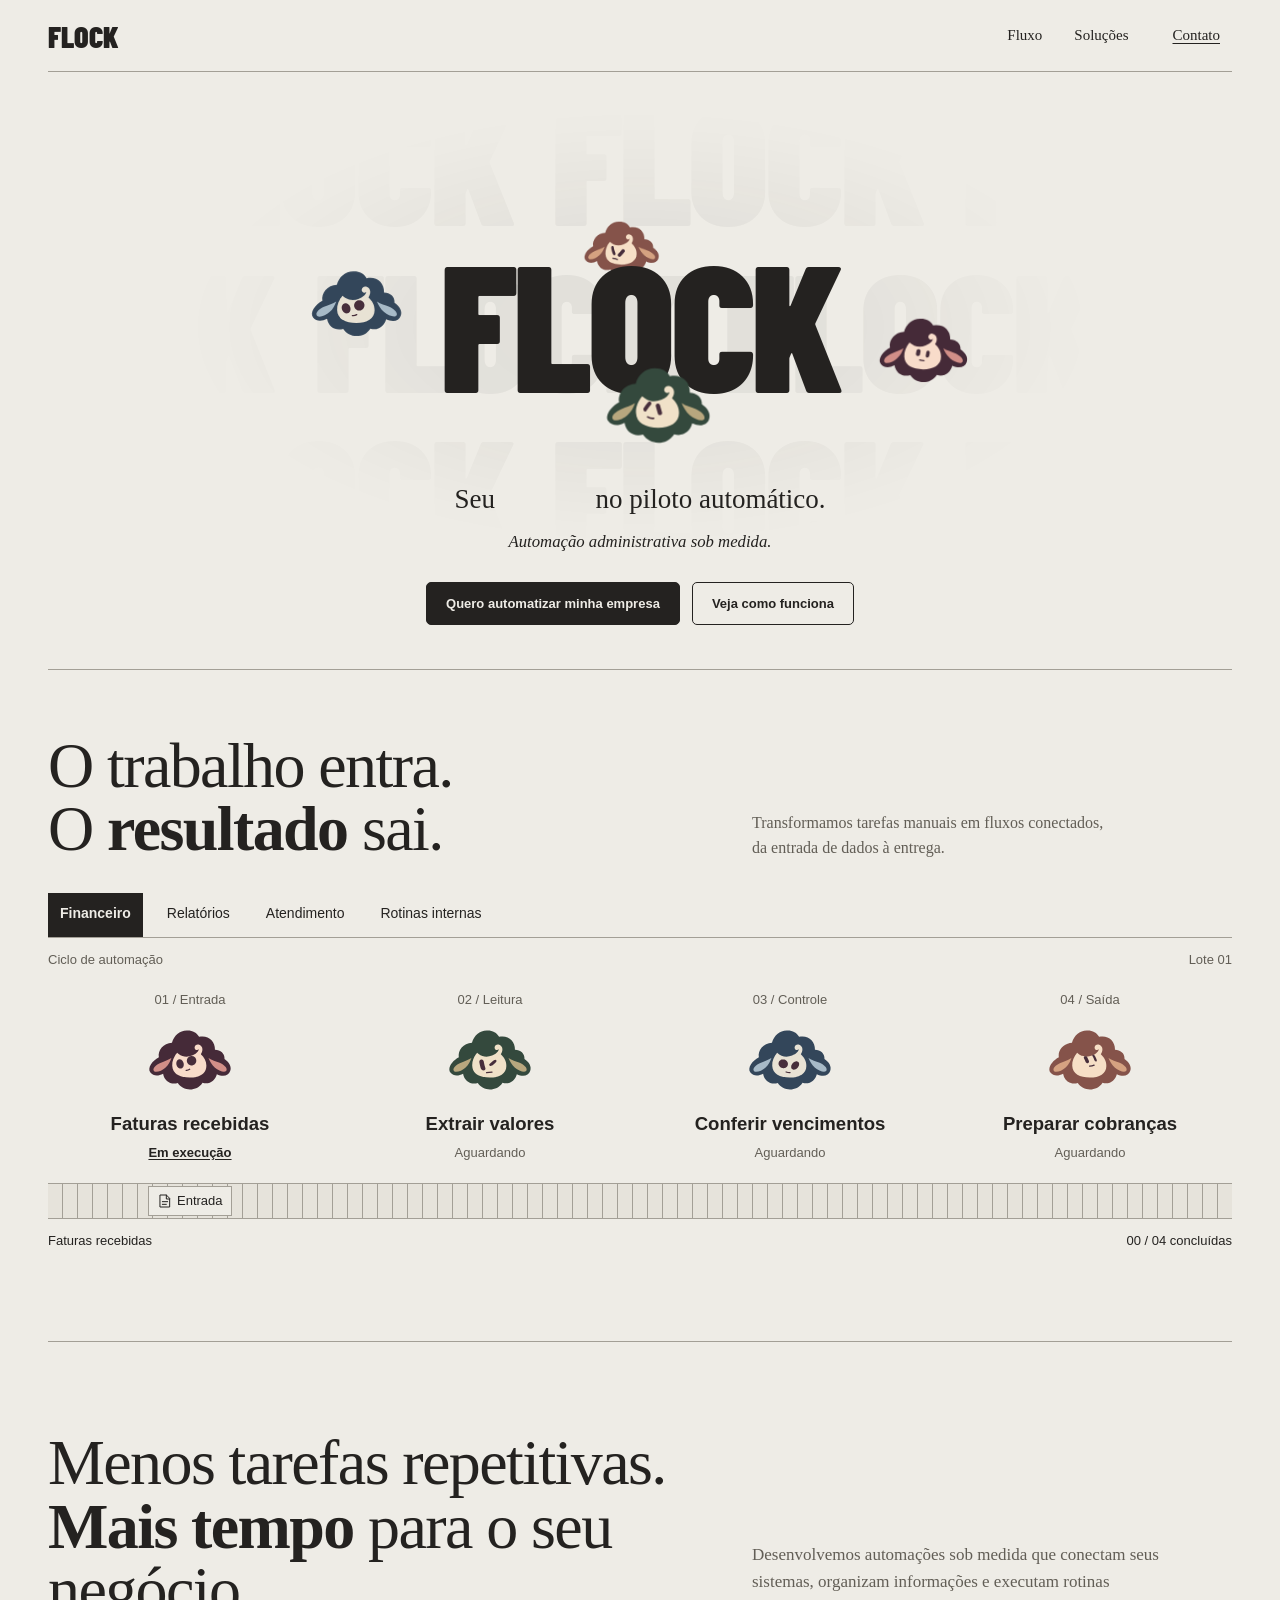
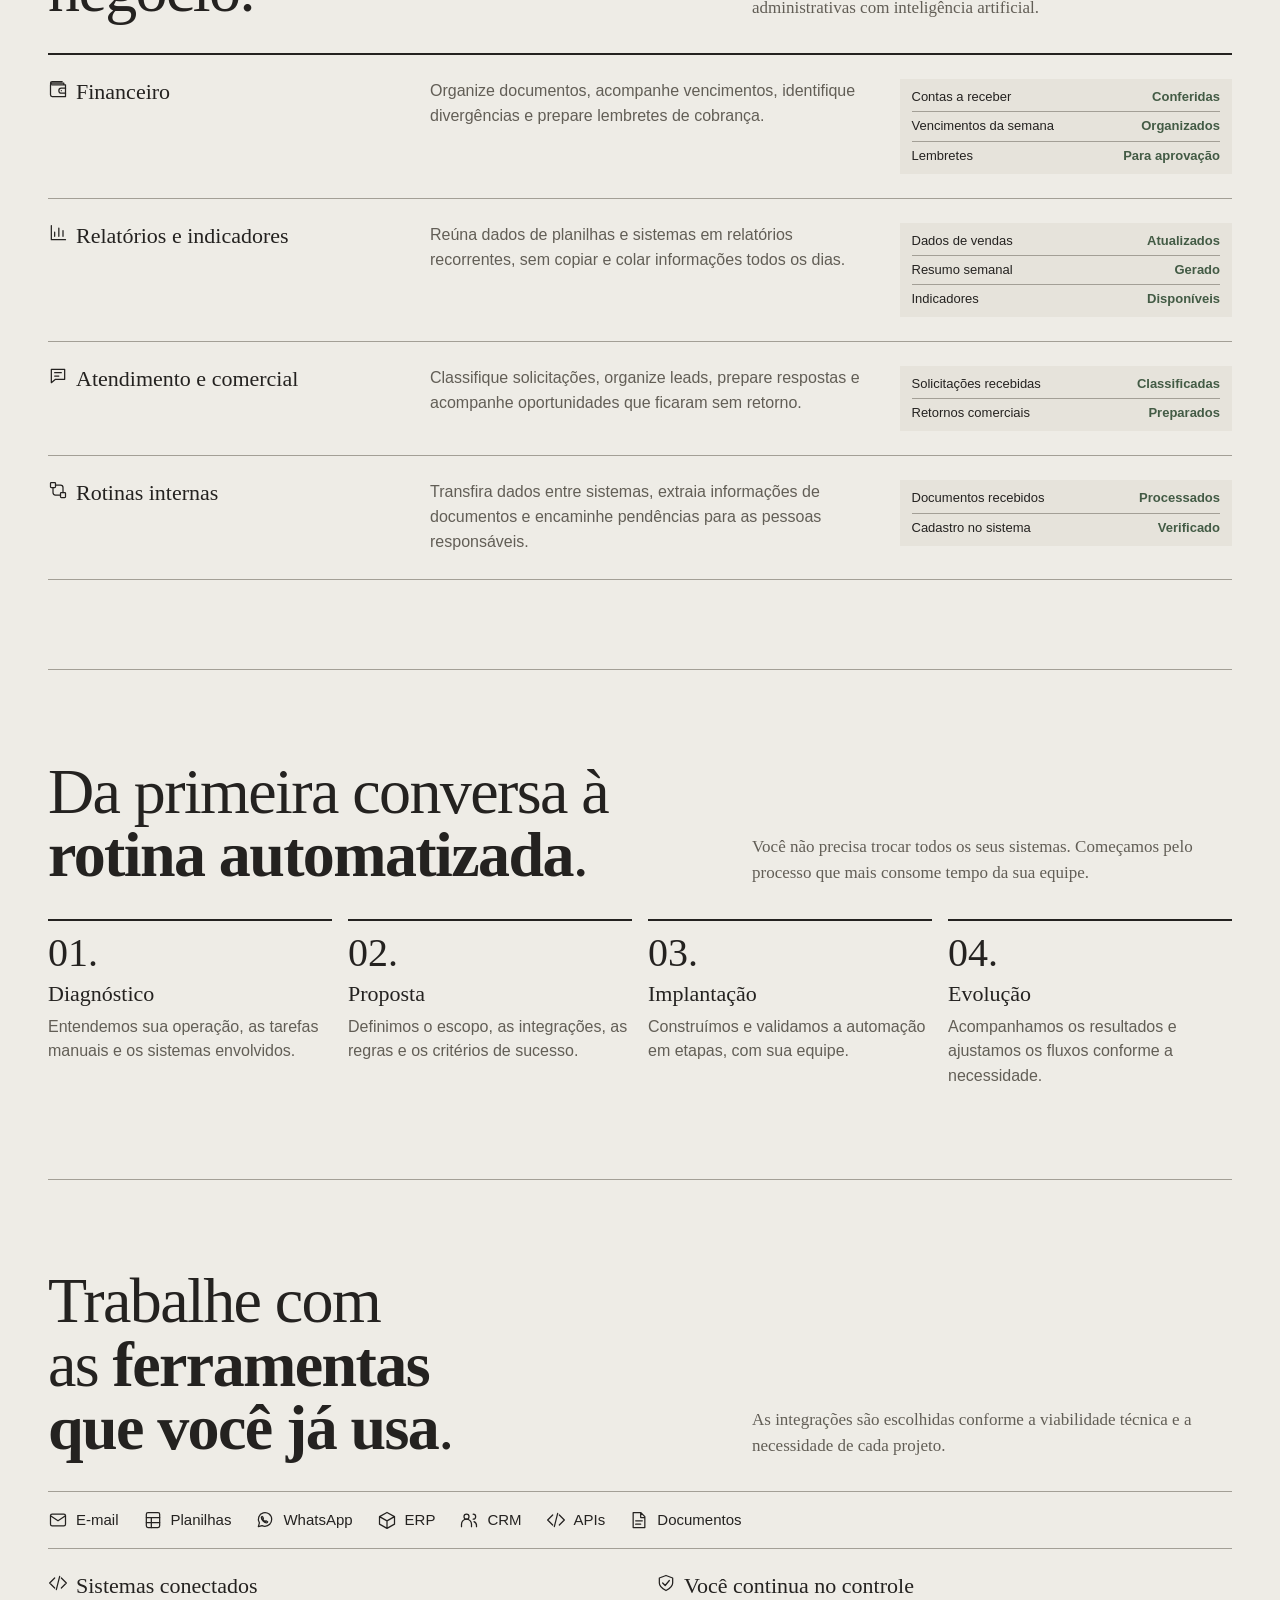
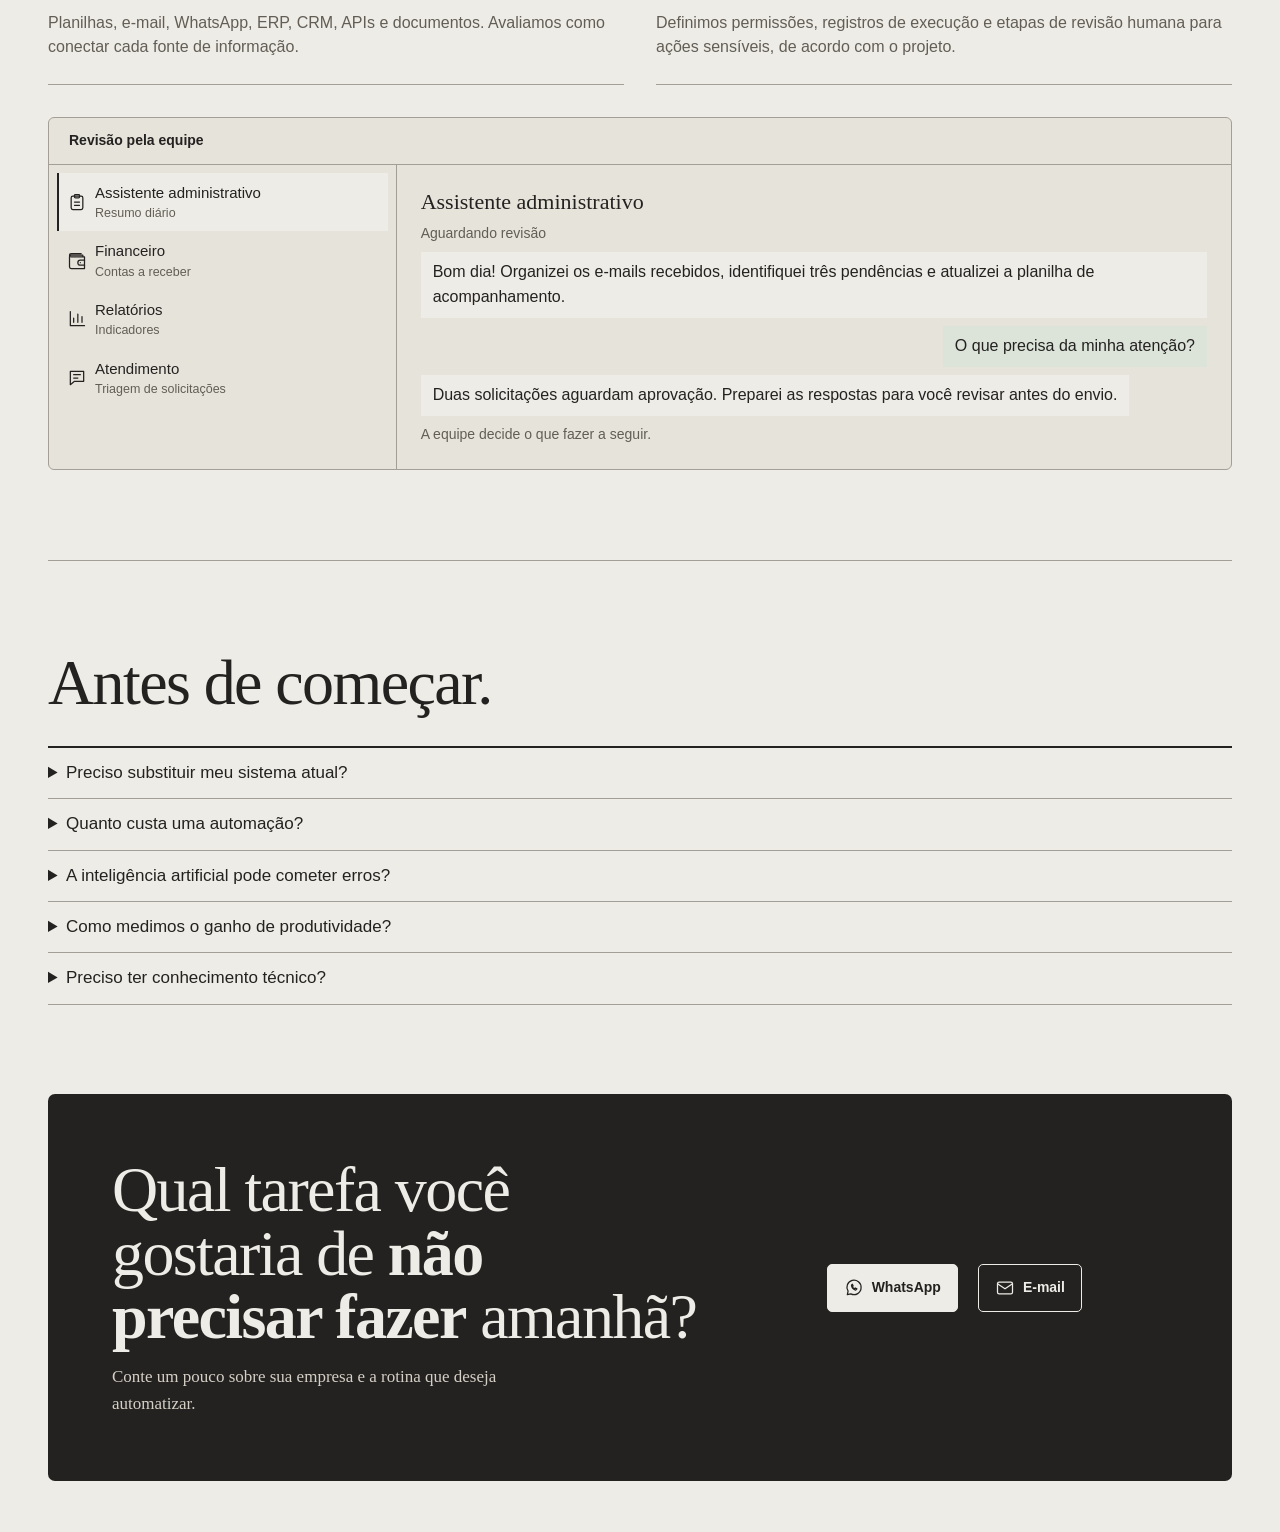
==== commit 5bbd55c1: "Restore animated section dividers" ====
--- a/index.html
+++ b/index.html
@@ -9,6 +9,7 @@
 /* Hallmark · shape: Portfolio Index · genre: editorial · hero: original centered cover
  * Layout adapted from Studio. Palette and typography restored from the original Flock landing. */
 :root {
+  --ease-editorial: cubic-bezier(.22,.61,.36,1);
   --paper: #eeece6;
   --proof-paper: #e6e3db;
   --proof-paper-deep: #dce4d9;
@@ -53,7 +54,6 @@
 .hero {
   width: min(100%, calc(100vw - 64px), 1040px);
   margin-inline: auto;
-  --ease-editorial: cubic-bezier(.22,.61,.36,1);
 }
 .cover {
   position: relative;
@@ -240,6 +240,47 @@
   .demo-main { padding: 16px; }
 }
 @media (prefers-reduced-motion: no-preference) {
+  .motion .masthead, .motion .section-rule {
+    position: relative;
+    border-color: transparent;
+  }
+  .motion .masthead::after, .motion .section-rule::before {
+    content: "";
+    position: absolute;
+    inset-inline: 0;
+    height: 1px;
+    background: var(--rule);
+    pointer-events: none;
+    transform: scaleX(0);
+    transform-origin: left;
+  }
+  .motion .masthead::after {
+    bottom: -1px;
+    animation: ink-rule 850ms var(--ease-editorial) forwards;
+  }
+  .motion .section-rule::before { top: -1px; }
+  .motion .section-rule.is-visible::before,
+  .motion .section-rule:focus-within::before {
+    animation: ink-rule 850ms var(--ease-editorial) forwards;
+  }
+  .masthead a { position: relative; }
+  .masthead a::after {
+    content: "";
+    position: absolute;
+    inset-inline: 0;
+    bottom: calc(50% - .65em);
+    height: 1px;
+    background: currentColor;
+    transform: scaleX(0);
+    transform-origin: right;
+    transition: transform 400ms var(--ease-editorial);
+  }
+  .masthead nav a:hover, .masthead nav a:focus-visible { text-decoration: none; }
+  .masthead a:hover::after, .masthead a:focus-visible::after {
+    transform: scaleX(1);
+    transform-origin: left;
+  }
+  @keyframes ink-rule { to { transform: scaleX(1); } }
   .motion .cover h1 .letter { animation: letter-arrival 900ms var(--ease-editorial) both; animation-delay: calc(120ms + var(--i) * 65ms); }
   .motion .pattern-row { animation: pattern-drift 44s linear infinite alternate; }
   .motion .pattern-row:nth-child(even) { animation-duration: 53s; animation-direction: alternate-reverse; }
@@ -312,8 +353,23 @@
   const preference = window.matchMedia('(prefers-reduced-motion: reduce)');
   if (preference.matches || !('IntersectionObserver' in window)) return;
   const root = document.documentElement;
+  const sections = document.querySelectorAll('.factory, .sales-section:not(#contato)');
+  const observer = new IntersectionObserver(entries => {
+    for (const entry of entries) {
+      if (!entry.isIntersecting) continue;
+      entry.target.classList.add('is-visible');
+      observer.unobserve(entry.target);
+    }
+  });
+  sections.forEach(section => {
+    section.classList.add('section-rule');
+    observer.observe(section);
+  });
   root.classList.add('motion');
-  const revealAll = () => root.classList.remove('motion');
+  const revealAll = () => {
+    observer.disconnect();
+    root.classList.remove('motion');
+  };
   if (preference.addEventListener) preference.addEventListener('change', event => {if (event.matches) revealAll();});
   window.addEventListener('beforeprint', revealAll, {once:true});
   window.addEventListener('pageshow', event => {if (event.persisted) revealAll();});
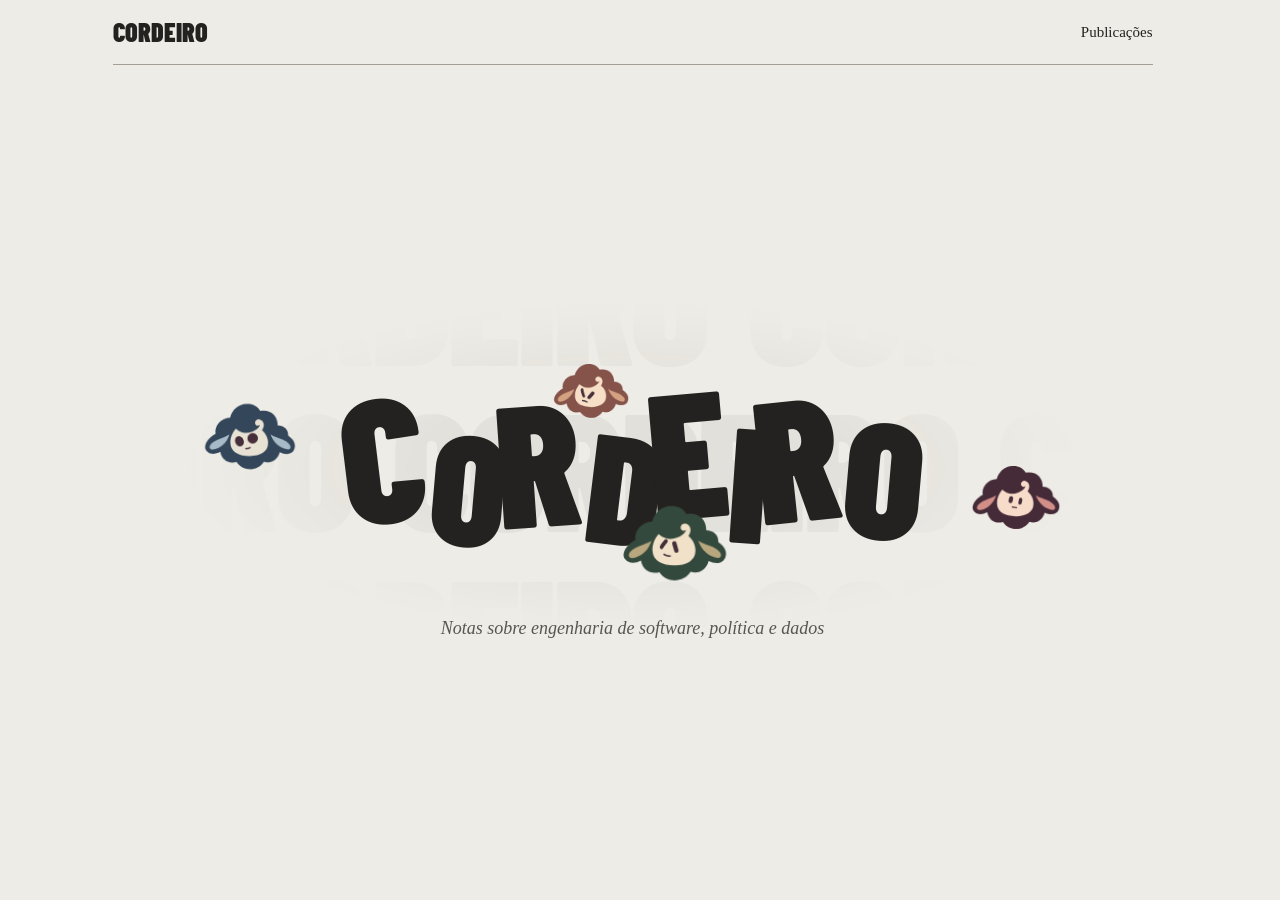
==== commit 1f093ae6: "Restore personal blog and unify site navigation" ====
--- a/index.html
+++ b/index.html
@@ -3,64 +3,34 @@
 <head>
 <meta charset="utf-8">
 <meta name="viewport" content="width=device-width,initial-scale=1">
-<title>Flock</title>
-<meta name="description" content="Flock — serviços de automação administrativa com inteligência artificial, sob medida para sua empresa.">
+<title>André Cordeiro</title>
+<meta name="description" content="Site pessoal de André Cordeiro.">
+<link rel="stylesheet" href="https://fonts.googleapis.com/css2?family=Barlow+Condensed:wght@900&amp;display=swap">
+<link rel="stylesheet" href="masthead.css">
 <style>
-/* Hallmark · shape: Portfolio Index · genre: editorial · hero: original centered cover
- * Layout adapted from Studio. Palette and typography restored from the original Flock landing. */
 :root {
   --ease-editorial: cubic-bezier(.22,.61,.36,1);
   --paper: #eeece6;
-  --proof-paper: #e6e3db;
-  --proof-paper-deep: #dce4d9;
   --ink: #242220;
-  --muted: #625e56;
   --rule: #a39f96;
-  --contact-muted: #d5d0c6;
-  --mascot-plum: #452a38;
-  --mascot-green: #34493d;
-  --mascot-blue: #33465a;
-  --mascot-clay: #85534a;
-  --approved: #435b45;
   --font-display: Georgia, serif;
-  --font-body: Arial, sans-serif;
-  --font-logo: 'Barlow Condensed', Impact, 'Arial Narrow', sans-serif;
-  --page-width: 1200px;
-  --gutter: clamp(16px, 4vw, 48px);
-  --column-gap: 32px;
-  --section-space: clamp(48px, 7vw, 96px);
 }
 *, *::before, *::after { box-sizing: border-box; }
-html { overflow-x: clip; scroll-padding-top: 24px; scroll-behavior: smooth; }
-body { overflow-x: clip; margin: 0; background: var(--paper); color: var(--ink); font: 400 1rem/1.55 var(--font-body); }
-a { color: inherit; text-underline-offset: .22em; }
-a:hover { text-decoration-color: var(--ink); }
-button { font: inherit; }
-button:disabled { cursor: not-allowed; opacity: .6; }
-:focus-visible { outline: 2px solid var(--ink); outline-offset: 3px; }
-h1, h2, h3, p { margin: 0; }
-h1, h2, h3 { min-width: 0; overflow-wrap: break-word; text-wrap: balance; }
-h2 { font: 400 clamp(36px, 5vw, 66px)/.99 var(--font-display); letter-spacing: -.025em; }
-h3 { font: 400 1.375rem/1.18 var(--font-display); }
-.lead { font-family: var(--font-display); max-width: 52ch; color: var(--muted); font-size: 1.0625rem; }
-.ui-icon { width: 20px; height: 20px; flex: none; }
-.page { width: min(calc(100% - 2 * var(--gutter)), var(--page-width)); margin-inline: auto; }
-.masthead { display: flex; align-items: center; justify-content: space-between; gap: 16px; min-height: 72px; border-bottom: 1px solid var(--rule); }
-.brand-mark { font: 900 1.875rem/1 var(--font-logo); text-decoration: none; }
-.masthead nav { font-family: var(--font-display); display: flex; flex-wrap: wrap; align-items: center; gap: 8px clamp(12px, 3vw, 32px); font-size: .9375rem; }
-.masthead nav a { display: inline-flex; min-height: 44px; align-items: center; text-decoration: none; }
-.masthead nav a:hover { text-decoration: underline; }
-.masthead nav a:last-child { padding-inline: 12px; text-decoration: underline; }
-.hero {
-  width: min(100%, calc(100vw - 64px), 1040px);
-  margin-inline: auto;
-}
+body {
+  margin: 0;
+  min-height: 100svh;
+  display: grid;
+  grid-template-rows: auto 1fr;
+  background: var(--paper);
+  color: var(--ink);
+}
+h1, p { margin: 0; }
+.hero { width: var(--site-width); margin-inline: auto; display: grid; align-content: center; padding-block: 24px 56px; }
 .cover {
   position: relative;
   display: grid;
   place-items: center;
-  min-height: clamp(390px, 45vw, 510px);
-  padding: 55px 0 64px;
+  min-height: clamp(248px, 34vw, 392px);
   overflow: hidden;
   isolation: isolate;
 }
@@ -87,10 +57,16 @@
   align-self: center;
   text-align: center;
   white-space: nowrap;
-  font: 900 clamp(72px, 14vw, 200px)/.85 var(--font-logo);
+  font: 900 clamp(42px, 13vw, 200px)/.85 var(--font-logo);
   letter-spacing: -.025em;
 }
-.cover h1 .letter { display: inline-block; transform-origin: 50% 90%; }
+.cover h1 .letter {
+  display: inline-block;
+  transform-origin: 50% 90%;
+  translate: 0 var(--offset);
+  rotate: var(--tilt);
+  scale: var(--size);
+}
 .orbit { position: absolute; inset: 0; pointer-events: none; }
 .orbit-tile {
   position: absolute;
@@ -103,290 +79,66 @@
   will-change: transform;
 }
 .orbit-tile svg { display: block; width: 100%; height: 100%; overflow: visible; }
-.cover-caption {
-  position: absolute;
-  z-index: 4;
-  inset-inline: 0;
-  top: calc(50% + var(--caption-offset, clamp(90px, 14vw, 170px)));
+.hero-intro {
+  margin-block-start: var(--intro-offset, 0px);
+  color: #595652;
+  font: italic 400 1.125rem/1.5 var(--font-display);
   text-align: center;
-  font: 400 clamp(16px, 2.2vw, 27px)/1.4 var(--font-display);
-  pointer-events: none;
-}
-.rotating-word { display: inline-block; color: var(--ink); font-style: italic; font-weight: 900; }
-.cover-subcaption { display: block; margin-top: .65em; font-size: .62em; font-weight: 400; font-style: italic; line-height: 1.4; }
-.hero-actions, .contact-actions { display: flex; align-items: center; flex-wrap: wrap; gap: 8px 20px; }
-.hero-actions { justify-content: center; gap: 12px; padding-bottom: 44px; }
-.sales-btn {
-  position: relative;
-  display: inline-flex;
-  min-height: 48px;
-  align-items: center;
-  justify-content: center;
-  gap: 8px;
-  padding: 12px 16px;
-  border: 1px solid var(--ink);
-  border-radius: 5px;
-  background: var(--ink);
-  color: var(--paper);
-  font-size: .875rem;
-  font-weight: 600;
-  text-decoration: none;
-}
-.hero-actions .sales-btn { min-height: 0; padding: 13px 19px; font-size: .8125rem; line-height: normal; }
-.sales-btn:hover { opacity: .85; }
-.sales-btn.secondary { background: transparent; color: var(--ink); }
-.sales-btn.secondary:hover { text-decoration: underline; }
-.sales-btn:active, .plant-cases button:active, .demo-tab:active { opacity: .82; }
-.sales-section, .factory { border-top: 1px solid var(--rule); padding-block: var(--section-space); }
-.factory { padding-top: clamp(32px, 5vw, 64px); }
-.factory-header, .section-intro { display: grid; grid-template-columns: minmax(0, 7fr) minmax(0, 5fr); align-items: end; gap: var(--column-gap); margin-bottom: 32px; }
-.factory-header p { font-family: var(--font-display); max-width: 45ch; color: var(--muted); }
-.plant-cases { display: flex; flex-wrap: wrap; gap: 4px 12px; }
-.plant-cases button, .demo-tab { border: 0; background: transparent; color: var(--ink); cursor: pointer; }
-.plant-cases button { min-height: 44px; padding: 8px 12px; border-bottom: 2px solid transparent; font-size: .875rem; }
-.plant-cases button:hover, .demo-tab:hover { background: var(--proof-paper); }
-.plant-cases button[aria-pressed=true] { border-color: var(--ink); background: var(--ink); color: var(--paper); font-weight: 600; }
-.plant-status, .plant-output { display: flex; justify-content: space-between; gap: 12px; color: var(--muted); font-size: .8125rem; }
-.plant-status, .plant-output, .plant-step, .plant-state { font-variant-numeric: tabular-nums; }
-.plant-status { border-top: 1px solid var(--rule); padding-block: 12px; }
-.plant-floor { position: relative; }
-.plant-stations { display: grid; grid-template-columns: repeat(4, minmax(0, 1fr)); gap: 16px; }
-.plant-station { display: grid; grid-template-rows: auto 92px auto auto; gap: 4px; justify-items: center; padding: 8px 0; text-align: center; }
-.plant-step, .plant-state { color: var(--muted); font-size: .8125rem; }
-.plant-machine { width: 92px; }
-.plant-machine svg { display: block; width: 100%; height: 100%; overflow: visible; }
-.plant-task { font-size: clamp(.875rem, 1.45vw, 1.1875rem); font-weight: 600; }
-.plant-station.active .plant-state { color: var(--ink); font-weight: 700; text-decoration: underline; text-decoration-color: var(--ink); text-underline-offset: .18em; }
-.plant-belt { position: relative; height: 36px; margin-top: 12px; border-block: 1px solid var(--rule); background: var(--proof-paper); }
-.plant-rollers { position: absolute; inset: 0; background: repeating-linear-gradient(90deg, transparent 0 14px, var(--rule) 14px 15px); }
-.plant-packet { position: absolute; top: 2px; left: 0; display: flex; align-items: center; gap: 4px; height: 30px; padding: 0 8px; background: var(--paper); border: 1px solid var(--rule); color: var(--ink); white-space: nowrap; font-size: .8125rem; }
-.plant-packet.done { color: var(--approved); }
-.plant-packet .ui-icon { width: 16px; height: 16px; display: block; }
-.plant-output { padding-top: 12px; color: var(--ink); }
-#solucoes .service-grid { border-top: 2px solid var(--ink); }
-.service-card { display: grid; min-width: 0; gap: 12px; padding-block: 24px; border-bottom: 1px solid var(--rule); }
-#solucoes .service-card { grid-template-columns: minmax(0, 1fr) minmax(0, 1.25fr) minmax(0, .95fr); align-items: start; gap: var(--column-gap); }
-.service-card h3 { display: flex; align-items: baseline; gap: 8px; }
-.service-card h3 .ui-icon { align-self: start; }
-.service-card p, .step p { color: var(--muted); }
-.mini-visual { padding: 4px 12px; background: var(--proof-paper); }
-.mini-row { display: flex; flex-wrap: wrap; justify-content: space-between; column-gap: 8px; padding-block: 4px; font-size: .8125rem; }
-.mini-row + .mini-row { border-top: 1px solid var(--rule); }
-.mini-row b { color: var(--approved); font-weight: 600; }
-.steps { display: grid; grid-template-columns: repeat(4, minmax(0, 1fr)); gap: 16px; }
-.step { display: grid; align-content: start; gap: 8px; border-top: 2px solid var(--ink); padding-top: 12px; }
-.step .step-num { color: var(--ink); font: 400 2.5rem/1 var(--font-display); }
-.integration-belt { padding-block: 12px; border-block: 1px solid var(--rule); }
-.integration-track { display: flex; flex-wrap: wrap; gap: 8px 24px; }
-.integration-track span { display: inline-flex; align-items: center; gap: 8px; padding-block: 4px; font-size: .9375rem; }
-.integration-track span:nth-child(n+8) { display: none; }
-.integrations .service-grid { display: grid; grid-template-columns: repeat(2, minmax(0, 1fr)); gap: var(--column-gap); }
-.review-demo { margin-top: 32px; }
-.demo { background: var(--proof-paper); border: 1px solid var(--rule); border-radius: 6px; }
-.demo-top { padding: 12px 20px; border-bottom: 1px solid var(--rule); font-size: .875rem; }
-.demo-window { display: grid; grid-template-columns: minmax(0, 1fr) minmax(0, 2.4fr); }
-.demo-nav { display: grid; align-content: start; border-right: 1px solid var(--rule); padding: 8px; }
-.demo-tab { display: flex; align-items: center; gap: 8px; min-height: 48px; padding: 8px; text-align: left; font-size: .9375rem; border-inline-start: 2px solid transparent; }
-.demo-tab:hover { background: var(--proof-paper-deep); }
-.demo-tab[aria-selected=true] { background: var(--paper); color: var(--ink); border-inline-start: 2px solid var(--ink); }
-.demo-tab small { display: block; color: var(--muted); }
-.demo-main { display: grid; align-content: start; gap: 8px; min-height: 240px; padding: 24px; }
-.demo-status, .demo-meta { color: var(--muted); font-size: .875rem; }
-.demo-msg { width: fit-content; background: var(--paper); padding: 8px 12px; }
-.demo-msg.user { justify-self: end; background: var(--proof-paper-deep); }
-.faq { border-top: 2px solid var(--ink); }
-.faq details { border-bottom: 1px solid var(--rule); }
-.faq summary { min-height: 48px; padding: 12px 0; font-size: 1.0625rem; cursor: pointer; }
-.faq summary:hover { color: var(--ink); }
-.faq details p { padding: 0 0 16px 20px; color: var(--muted); }
-#contato { padding-block: 0 clamp(24px, 4vw, 64px); border: 0; }
-.contact-panel { border-radius: 7px; display: grid; grid-template-columns: minmax(0, 2fr) minmax(0, 1fr); align-items: center; gap: var(--column-gap); padding: clamp(24px, 5vw, 64px); background: var(--ink); color: var(--paper); }
-.contact-panel h2 { max-width: 19ch; }
-.contact-panel .lead { margin-top: 16px; color: var(--contact-muted); }
-.contact-panel .contact-actions { margin-top: 0; }
-.contact-panel .sales-btn { background: var(--paper); color: var(--ink); border-color: var(--paper); }
-.contact-panel .sales-btn.secondary { background: transparent; color: var(--paper); border-color: var(--paper); }
-.contact-panel .sales-btn:hover { text-decoration: underline; }
-.contact-panel :focus-visible { outline-color: var(--paper); }
-@media (max-width: 900px) {
-  #solucoes .service-card { grid-template-columns: minmax(0, 1fr) minmax(0, 1fr); gap: 12px 24px; }
-  #solucoes .mini-visual { grid-column: 2; }
-}
-@media (max-width: 700px) {
-  .factory-header, .section-intro, .contact-panel { grid-template-columns: minmax(0, 1fr); gap: 16px; }
-  .steps { grid-template-columns: repeat(2, minmax(0, 1fr)); }
 }
 @media (max-width: 600px) {
-  .hero { width: min(100%, calc(100vw - 36px)); }
-  .cover { min-height: 370px; padding: 55px 0; }
-  .cover h1 { font-size: clamp(65px, 20vw, 112px); }
+  .cover h1 { font-size: clamp(38px, 15vw, 100px); }
   .cover-pattern { font-size: clamp(65px, 20vw, 100px); opacity: .05; }
   .orbit-tile { width: clamp(40px, 13vw, 58px); }
-  .cover-caption { font-size: clamp(15px, 4.2vw, 20px); }
-  .hero-actions { padding-bottom: 30px; }
-  .hero-actions .sales-btn { padding: 12px 14px; font-size: .75rem; }
-  .plant-stations { grid-template-columns: minmax(0, 1fr); gap: 0; padding-right: 44px; }
-  .plant-station { min-height: 84px; grid-template: auto auto auto / 56px minmax(0, 1fr); align-content: center; justify-items: start; column-gap: 12px; border-bottom: 1px solid var(--rule); text-align: left; }
-  .plant-machine { grid-area: 1 / 1 / 4 / 2; width: 56px; }
-  .plant-step, .plant-task, .plant-state { grid-column: 2; }
-  .plant-belt { position: absolute; inset: 0 0 0 auto; width: 32px; height: auto; margin: 0; border: 1px solid var(--rule); }
-  .plant-rollers { background: repeating-linear-gradient(0deg, transparent 0 14px, var(--rule) 14px 15px); }
-  .plant-packet { top: 0; left: 3px; width: 24px; height: 26px; padding: 0; justify-content: center; }
-  #packet-label { position: absolute; width: 1px; height: 1px; overflow: clip; clip-path: inset(50%); }
-  #solucoes .service-card, .integrations .service-grid, .demo-window { grid-template-columns: minmax(0, 1fr); }
-  #solucoes .mini-visual { grid-column: auto; }
-  .integrations .service-grid { gap: 0; }
-  .demo-nav { grid-template-columns: repeat(2, minmax(0, 1fr)); border-right: 0; border-bottom: 1px solid var(--rule); }
-  .demo-main { padding: 16px; }
 }
 @media (prefers-reduced-motion: no-preference) {
-  .motion .masthead, .motion .section-rule {
-    position: relative;
-    border-color: transparent;
-  }
-  .motion .masthead::after, .motion .section-rule::before {
-    content: "";
-    position: absolute;
-    inset-inline: 0;
-    height: 1px;
-    background: var(--rule);
-    pointer-events: none;
-    transform: scaleX(0);
-    transform-origin: left;
-  }
-  .motion .masthead::after {
-    bottom: -1px;
-    animation: ink-rule 850ms var(--ease-editorial) forwards;
-  }
-  .motion .section-rule::before { top: -1px; }
-  .motion .section-rule.is-visible::before,
-  .motion .section-rule:focus-within::before {
-    animation: ink-rule 850ms var(--ease-editorial) forwards;
-  }
-  .masthead a { position: relative; }
-  .masthead a::after {
-    content: "";
-    position: absolute;
-    inset-inline: 0;
-    bottom: calc(50% - .65em);
-    height: 1px;
-    background: currentColor;
-    transform: scaleX(0);
-    transform-origin: right;
-    transition: transform 400ms var(--ease-editorial);
-  }
-  .masthead nav a:hover, .masthead nav a:focus-visible { text-decoration: none; }
-  .masthead a:hover::after, .masthead a:focus-visible::after {
-    transform: scaleX(1);
-    transform-origin: left;
-  }
-  @keyframes ink-rule { to { transform: scaleX(1); } }
-  .motion .cover h1 .letter { animation: letter-arrival 900ms var(--ease-editorial) both; animation-delay: calc(120ms + var(--i) * 65ms); }
+  .motion .letter {
+    animation:
+      letter-arrival 900ms var(--ease-editorial) both,
+      letter-float calc(4.2s + var(--i) * .19s) ease-in-out infinite;
+    animation-delay: calc(120ms + var(--i) * 65ms), calc(820ms + var(--i) * 65ms);
+  }
   .motion .pattern-row { animation: pattern-drift 44s linear infinite alternate; }
   .motion .pattern-row:nth-child(even) { animation-duration: 53s; animation-direction: alternate-reverse; }
   .motion-paused .pattern-row, .motion-paused .letter { animation-play-state: paused; }
-  .rotating-word { transition: opacity .25s ease, transform .35s var(--ease-editorial); }
-  .rotating-word.changing { opacity: 0; transform: translateY(5px); }
   @keyframes letter-arrival {
     from { opacity: 0; transform: translateY(.42em) rotate(-7deg) scaleY(.78); }
     to { opacity: 1; transform: none; }
   }
+  @keyframes letter-float {
+    0%, 100% { translate: 0 var(--offset); rotate: var(--tilt); }
+    28% { translate: 0 calc(var(--offset) - .038em); rotate: calc(var(--tilt) - 1.4deg); }
+    70% { translate: 0 calc(var(--offset) + .022em); rotate: calc(var(--tilt) + 1.1deg); }
+  }
   @keyframes pattern-drift {
     from { transform: translateX(-8%); }
     to { transform: translateX(-32%); }
   }
 }
-@media (prefers-reduced-motion: reduce) {
-  html { scroll-behavior: auto; }
-  .rotating-word { transition: none; }
-}
 </style>
-<link rel="stylesheet" href="https://fonts.googleapis.com/css2?family=Barlow+Condensed:wght@900&amp;display=swap">
 </head>
-<body><main class="page">
-<header class="masthead"><a class="brand-mark" href="./" aria-label="Flock, início">FLOCK</a><nav aria-label="Navegação principal"><a href="#fluxo">Fluxo</a><a href="#solucoes">Soluções</a><a href="#contato">Contato</a></nav></header>
-<div class="hero">
-<section class="cover" aria-label="Capa"><div class="cover-pattern" aria-hidden="true"><div class="pattern-row"><span>FLOCK</span><span>FLOCK</span><span>FLOCK</span><span>FLOCK</span><span>FLOCK</span><span>FLOCK</span><span>FLOCK</span><span>FLOCK</span></div><div class="pattern-row"><span>FLOCK</span><span>FLOCK</span><span>FLOCK</span><span>FLOCK</span><span>FLOCK</span><span>FLOCK</span><span>FLOCK</span><span>FLOCK</span></div><div class="pattern-row"><span>FLOCK</span><span>FLOCK</span><span>FLOCK</span><span>FLOCK</span><span>FLOCK</span><span>FLOCK</span><span>FLOCK</span><span>FLOCK</span></div><div class="pattern-row"><span>FLOCK</span><span>FLOCK</span><span>FLOCK</span><span>FLOCK</span><span>FLOCK</span><span>FLOCK</span><span>FLOCK</span><span>FLOCK</span></div><div class="pattern-row"><span>FLOCK</span><span>FLOCK</span><span>FLOCK</span><span>FLOCK</span><span>FLOCK</span><span>FLOCK</span><span>FLOCK</span><span>FLOCK</span></div><div class="pattern-row"><span>FLOCK</span><span>FLOCK</span><span>FLOCK</span><span>FLOCK</span><span>FLOCK</span><span>FLOCK</span><span>FLOCK</span><span>FLOCK</span></div><div class="pattern-row"><span>FLOCK</span><span>FLOCK</span><span>FLOCK</span><span>FLOCK</span><span>FLOCK</span><span>FLOCK</span><span>FLOCK</span><span>FLOCK</span></div></div><div class="orbit" aria-hidden="true"><span class="orbit-tile"><svg viewBox="-15 -15 258.541 258.541" aria-hidden="true"><g transform="translate(-223.0309 -220.6546) scale(.371759)"><path fill="#452a38" d="M771 771 C785 717 829 679 883 678 C925 676 959 693 976 726 C1044 711 1098 755 1096 824 C1138 825 1171 852 1168 894 C1201 916 1224 950 1211 984 C1199 1021 1156 1030 1110 1008 C1100 1053 1054 1091 1002 1073 C979 1109 943 1124 907 1124 C870 1124 835 1106 815 1075 C763 1090 714 1063 704 1005 C667 1025 630 1024 608 996 C582 963 623 906 672 881 C662 829 706 774 771 771Z"/><path fill="#d28f88" d="M767 886 C744 901 716 909 683 923 C651 937 626 960 632 979 C640 1004 695 983 721 959 C746 937 758 913 767 886Z"/><path fill="#d28f88" d="M1047 886 C1073 904 1102 909 1132 922 C1162 936 1188 958 1184 977 C1179 1002 1126 985 1096 959 C1072 938 1057 911 1047 886Z"/><path fill="#f8dcca" d="M810 846 C841 875 881 884 923 867 C953 856 973 835 974 820 C961 834 941 822 942 806 C943 791 957 781 972 784 C998 789 1014 822 989 858 C1014 880 1032 911 1031 946 C1031 1003 979 1034 906 1034 C831 1034 775 1007 773 945 C771 909 786 874 810 846Z"/></g><g transform="translate(109 121) scale(.47) translate(-120 -122.5)" fill="#472e3b"><path class="mascot-eye" d="M94.5 99.1 L102.5 101.6 L106.5 109 L105.4 117.5 L103.8 126 L100.3 133.7 L92.7 137.2 L84.8 134.6 L80.8 127.2 L81.9 118.7 L83.6 110.3 L86.9 102.5 Z"/><path class="mascot-eye" d="M149.5 107.8 L156 112.2 L157.5 120.1 L156.3 128.1 L154.5 136.1 L150.5 143 L143 145.8 L136.4 141.6 L135.3 133.7 L137 125.7 L138.3 117.7 L142.1 110.6 Z"/><path class="mascot-mouth" fill="none" stroke="#472e3b" stroke-width="7.5" stroke-linecap="round" d="M101.8 159.1 Q113.3 163 125.4 163"/></g></svg></span><span class="orbit-tile"><svg viewBox="-15 -15 258.541 258.541" aria-hidden="true"><g transform="translate(-223.0309 -220.6546) scale(.371759)"><path fill="#452a38" d="M771 771 C785 717 829 679 883 678 C925 676 959 693 976 726 C1044 711 1098 755 1096 824 C1138 825 1171 852 1168 894 C1201 916 1224 950 1211 984 C1199 1021 1156 1030 1110 1008 C1100 1053 1054 1091 1002 1073 C979 1109 943 1124 907 1124 C870 1124 835 1106 815 1075 C763 1090 714 1063 704 1005 C667 1025 630 1024 608 996 C582 963 623 906 672 881 C662 829 706 774 771 771Z"/><path fill="#d28f88" d="M767 886 C744 901 716 909 683 923 C651 937 626 960 632 979 C640 1004 695 983 721 959 C746 937 758 913 767 886Z"/><path fill="#d28f88" d="M1047 886 C1073 904 1102 909 1132 922 C1162 936 1188 958 1184 977 C1179 1002 1126 985 1096 959 C1072 938 1057 911 1047 886Z"/><path fill="#f8dcca" d="M810 846 C841 875 881 884 923 867 C953 856 973 835 974 820 C961 834 941 822 942 806 C943 791 957 781 972 784 C998 789 1014 822 989 858 C1014 880 1032 911 1031 946 C1031 1003 979 1034 906 1034 C831 1034 775 1007 773 945 C771 909 786 874 810 846Z"/></g><g transform="translate(109 121) scale(.47) translate(-120 -122.5)" fill="#472e3b"><path class="mascot-eye" d="M94.5 99.1 L102.5 101.6 L106.5 109 L105.4 117.5 L103.8 126 L100.3 133.7 L92.7 137.2 L84.8 134.6 L80.8 127.2 L81.9 118.7 L83.6 110.3 L86.9 102.5 Z"/><path class="mascot-eye" d="M149.5 107.8 L156 112.2 L157.5 120.1 L156.3 128.1 L154.5 136.1 L150.5 143 L143 145.8 L136.4 141.6 L135.3 133.7 L137 125.7 L138.3 117.7 L142.1 110.6 Z"/><path class="mascot-mouth" fill="none" stroke="#472e3b" stroke-width="7.5" stroke-linecap="round" d="M101.8 159.1 Q113.3 163 125.4 163"/></g></svg></span><span class="orbit-tile"><svg viewBox="-15 -15 258.541 258.541" aria-hidden="true"><g transform="translate(-223.0309 -220.6546) scale(.371759)"><path fill="#452a38" d="M771 771 C785 717 829 679 883 678 C925 676 959 693 976 726 C1044 711 1098 755 1096 824 C1138 825 1171 852 1168 894 C1201 916 1224 950 1211 984 C1199 1021 1156 1030 1110 1008 C1100 1053 1054 1091 1002 1073 C979 1109 943 1124 907 1124 C870 1124 835 1106 815 1075 C763 1090 714 1063 704 1005 C667 1025 630 1024 608 996 C582 963 623 906 672 881 C662 829 706 774 771 771Z"/><path fill="#d28f88" d="M767 886 C744 901 716 909 683 923 C651 937 626 960 632 979 C640 1004 695 983 721 959 C746 937 758 913 767 886Z"/><path fill="#d28f88" d="M1047 886 C1073 904 1102 909 1132 922 C1162 936 1188 958 1184 977 C1179 1002 1126 985 1096 959 C1072 938 1057 911 1047 886Z"/><path fill="#f8dcca" d="M810 846 C841 875 881 884 923 867 C953 856 973 835 974 820 C961 834 941 822 942 806 C943 791 957 781 972 784 C998 789 1014 822 989 858 C1014 880 1032 911 1031 946 C1031 1003 979 1034 906 1034 C831 1034 775 1007 773 945 C771 909 786 874 810 846Z"/></g><g transform="translate(109 121) scale(.47) translate(-120 -122.5)" fill="#472e3b"><path class="mascot-eye" d="M94.5 99.1 L102.5 101.6 L106.5 109 L105.4 117.5 L103.8 126 L100.3 133.7 L92.7 137.2 L84.8 134.6 L80.8 127.2 L81.9 118.7 L83.6 110.3 L86.9 102.5 Z"/><path class="mascot-eye" d="M149.5 107.8 L156 112.2 L157.5 120.1 L156.3 128.1 L154.5 136.1 L150.5 143 L143 145.8 L136.4 141.6 L135.3 133.7 L137 125.7 L138.3 117.7 L142.1 110.6 Z"/><path class="mascot-mouth" fill="none" stroke="#472e3b" stroke-width="7.5" stroke-linecap="round" d="M101.8 159.1 Q113.3 163 125.4 163"/></g></svg></span><span class="orbit-tile"><svg viewBox="-15 -15 258.541 258.541" aria-hidden="true"><g transform="translate(-223.0309 -220.6546) scale(.371759)"><path fill="#452a38" d="M771 771 C785 717 829 679 883 678 C925 676 959 693 976 726 C1044 711 1098 755 1096 824 C1138 825 1171 852 1168 894 C1201 916 1224 950 1211 984 C1199 1021 1156 1030 1110 1008 C1100 1053 1054 1091 1002 1073 C979 1109 943 1124 907 1124 C870 1124 835 1106 815 1075 C763 1090 714 1063 704 1005 C667 1025 630 1024 608 996 C582 963 623 906 672 881 C662 829 706 774 771 771Z"/><path fill="#d28f88" d="M767 886 C744 901 716 909 683 923 C651 937 626 960 632 979 C640 1004 695 983 721 959 C746 937 758 913 767 886Z"/><path fill="#d28f88" d="M1047 886 C1073 904 1102 909 1132 922 C1162 936 1188 958 1184 977 C1179 1002 1126 985 1096 959 C1072 938 1057 911 1047 886Z"/><path fill="#f8dcca" d="M810 846 C841 875 881 884 923 867 C953 856 973 835 974 820 C961 834 941 822 942 806 C943 791 957 781 972 784 C998 789 1014 822 989 858 C1014 880 1032 911 1031 946 C1031 1003 979 1034 906 1034 C831 1034 775 1007 773 945 C771 909 786 874 810 846Z"/></g><g transform="translate(109 121) scale(.47) translate(-120 -122.5)" fill="#472e3b"><path class="mascot-eye" d="M94.5 99.1 L102.5 101.6 L106.5 109 L105.4 117.5 L103.8 126 L100.3 133.7 L92.7 137.2 L84.8 134.6 L80.8 127.2 L81.9 118.7 L83.6 110.3 L86.9 102.5 Z"/><path class="mascot-eye" d="M149.5 107.8 L156 112.2 L157.5 120.1 L156.3 128.1 L154.5 136.1 L150.5 143 L143 145.8 L136.4 141.6 L135.3 133.7 L137 125.7 L138.3 117.7 L142.1 110.6 Z"/><path class="mascot-mouth" fill="none" stroke="#472e3b" stroke-width="7.5" stroke-linecap="round" d="M101.8 159.1 Q113.3 163 125.4 163"/></g></svg></span></div><h1 aria-label="Flock"><span aria-hidden="true" class="letter" style="--i:0">F</span><span aria-hidden="true" class="letter" style="--i:1">L</span><span aria-hidden="true" class="letter" style="--i:2">O</span><span aria-hidden="true" class="letter" style="--i:3">C</span><span aria-hidden="true" class="letter" style="--i:4">K</span></h1><p class="cover-caption"><span class="caption-prefix">Seu</span> <span class="rotating-word">negócio</span> no piloto automático.<span class="cover-subcaption">Automação administrativa sob medida.</span></p></section>
-<div class="hero-actions"><a class="sales-btn" href="#contato">Quero automatizar minha empresa</a><a class="sales-btn secondary" href="#fluxo">Veja como funciona</a></div>
-</div>
-<div class="sales">
-<section class="factory" id="fluxo" aria-label="Demonstração de automação administrativa"><div class="factory-header"><div><h2>O trabalho entra.<br>O <strong>resultado</strong> sai.</h2></div><p>Transformamos tarefas manuais em fluxos conectados, da entrada de dados à entrega.</p></div><div class="plant-toolbar"><div class="plant-cases" role="group" aria-label="Escolher exemplo de fluxo"><button type="button" data-case="0" aria-pressed="true">Financeiro</button><button type="button" data-case="1" aria-pressed="false">Relatórios</button><button type="button" data-case="2" aria-pressed="false">Atendimento</button><button type="button" data-case="3" aria-pressed="false">Rotinas internas</button></div></div><div class="plant plant-open" id="production-line"><svg width="0" height="0" style="position:absolute;pointer-events:none" aria-hidden="true"><defs></defs></svg><div class="plant-status"><span>Ciclo de automação</span><span id="plant-cycle">Lote 01</span></div><div class="plant-floor"><div class="plant-stations"><div class="plant-station" style="--station-color:var(--mascot-plum)"><span class="plant-step">01 / Entrada</span><div class="plant-machine"><svg viewBox="-15 -15 258.541 258.541" aria-hidden="true"><g transform="translate(-223.0309 -220.6546) scale(.371759)"><path fill="#452a38" d="M771 771 C785 717 829 679 883 678 C925 676 959 693 976 726 C1044 711 1098 755 1096 824 C1138 825 1171 852 1168 894 C1201 916 1224 950 1211 984 C1199 1021 1156 1030 1110 1008 C1100 1053 1054 1091 1002 1073 C979 1109 943 1124 907 1124 C870 1124 835 1106 815 1075 C763 1090 714 1063 704 1005 C667 1025 630 1024 608 996 C582 963 623 906 672 881 C662 829 706 774 771 771Z"/><path fill="#d28f88" d="M767 886 C744 901 716 909 683 923 C651 937 626 960 632 979 C640 1004 695 983 721 959 C746 937 758 913 767 886Z"/><path fill="#d28f88" d="M1047 886 C1073 904 1102 909 1132 922 C1162 936 1188 958 1184 977 C1179 1002 1126 985 1096 959 C1072 938 1057 911 1047 886Z"/><path fill="#f8dcca" d="M810 846 C841 875 881 884 923 867 C953 856 973 835 974 820 C961 834 941 822 942 806 C943 791 957 781 972 784 C998 789 1014 822 989 858 C1014 880 1032 911 1031 946 C1031 1003 979 1034 906 1034 C831 1034 775 1007 773 945 C771 909 786 874 810 846Z"/></g><g transform="translate(109 121) scale(.47) translate(-120 -122.5)" fill="#472e3b"><path class="mascot-eye" d="M94.5 99.1 L102.5 101.6 L106.5 109 L105.4 117.5 L103.8 126 L100.3 133.7 L92.7 137.2 L84.8 134.6 L80.8 127.2 L81.9 118.7 L83.6 110.3 L86.9 102.5 Z"/><path class="mascot-eye" d="M149.5 107.8 L156 112.2 L157.5 120.1 L156.3 128.1 L154.5 136.1 L150.5 143 L143 145.8 L136.4 141.6 L135.3 133.7 L137 125.7 L138.3 117.7 L142.1 110.6 Z"/><path class="mascot-mouth" fill="none" stroke="#472e3b" stroke-width="7.5" stroke-linecap="round" d="M101.8 159.1 Q113.3 163 125.4 163"/></g></svg></div><span class="plant-task">Faturas recebidas</span><span class="plant-state">Aguardando</span></div><div class="plant-station" style="--station-color:var(--mascot-green)"><span class="plant-step">02 / Leitura</span><div class="plant-machine"><svg viewBox="-15 -15 258.541 258.541" aria-hidden="true"><g transform="translate(-223.0309 -220.6546) scale(.371759)"><path fill="#34493d" d="M771 771 C785 717 829 679 883 678 C925 676 959 693 976 726 C1044 711 1098 755 1096 824 C1138 825 1171 852 1168 894 C1201 916 1224 950 1211 984 C1199 1021 1156 1030 1110 1008 C1100 1053 1054 1091 1002 1073 C979 1109 943 1124 907 1124 C870 1124 835 1106 815 1075 C763 1090 714 1063 704 1005 C667 1025 630 1024 608 996 C582 963 623 906 672 881 C662 829 706 774 771 771Z"/><path fill="#b8a77e" d="M767 886 C744 901 716 909 683 923 C651 937 626 960 632 979 C640 1004 695 983 721 959 C746 937 758 913 767 886Z"/><path fill="#b8a77e" d="M1047 886 C1073 904 1102 909 1132 922 C1162 936 1188 958 1184 977 C1179 1002 1126 985 1096 959 C1072 938 1057 911 1047 886Z"/><path fill="#f0e1c8" d="M810 846 C841 875 881 884 923 867 C953 856 973 835 974 820 C961 834 941 822 942 806 C943 791 957 781 972 784 C998 789 1014 822 989 858 C1014 880 1032 911 1031 946 C1031 1003 979 1034 906 1034 C831 1034 775 1007 773 945 C771 909 786 874 810 846Z"/></g><g transform="translate(109 121) scale(.47) translate(-120 -122.5)" fill="#472e3b"><path class="mascot-eye" d="M94.5 99.1 L102.5 101.6 L106.5 109 L105.4 117.5 L103.8 126 L100.3 133.7 L92.7 137.2 L84.8 134.6 L80.8 127.2 L81.9 118.7 L83.6 110.3 L86.9 102.5 Z"/><path class="mascot-eye" d="M149.5 107.8 L156 112.2 L157.5 120.1 L156.3 128.1 L154.5 136.1 L150.5 143 L143 145.8 L136.4 141.6 L135.3 133.7 L137 125.7 L138.3 117.7 L142.1 110.6 Z"/><path class="mascot-mouth" fill="none" stroke="#472e3b" stroke-width="7.5" stroke-linecap="round" d="M101.8 159.1 Q113.3 163 125.4 163"/></g></svg></div><span class="plant-task">Extrair valores</span><span class="plant-state">Aguardando</span></div><div class="plant-station" style="--station-color:var(--mascot-blue)"><span class="plant-step">03 / Controle</span><div class="plant-machine"><svg viewBox="-15 -15 258.541 258.541" aria-hidden="true"><g transform="translate(-223.0309 -220.6546) scale(.371759)"><path fill="#33465a" d="M771 771 C785 717 829 679 883 678 C925 676 959 693 976 726 C1044 711 1098 755 1096 824 C1138 825 1171 852 1168 894 C1201 916 1224 950 1211 984 C1199 1021 1156 1030 1110 1008 C1100 1053 1054 1091 1002 1073 C979 1109 943 1124 907 1124 C870 1124 835 1106 815 1075 C763 1090 714 1063 704 1005 C667 1025 630 1024 608 996 C582 963 623 906 672 881 C662 829 706 774 771 771Z"/><path fill="#a7bac7" d="M767 886 C744 901 716 909 683 923 C651 937 626 960 632 979 C640 1004 695 983 721 959 C746 937 758 913 767 886Z"/><path fill="#a7bac7" d="M1047 886 C1073 904 1102 909 1132 922 C1162 936 1188 958 1184 977 C1179 1002 1126 985 1096 959 C1072 938 1057 911 1047 886Z"/><path fill="#e8e2d4" d="M810 846 C841 875 881 884 923 867 C953 856 973 835 974 820 C961 834 941 822 942 806 C943 791 957 781 972 784 C998 789 1014 822 989 858 C1014 880 1032 911 1031 946 C1031 1003 979 1034 906 1034 C831 1034 775 1007 773 945 C771 909 786 874 810 846Z"/></g><g transform="translate(109 121) scale(.47) translate(-120 -122.5)" fill="#472e3b"><path class="mascot-eye" d="M94.5 99.1 L102.5 101.6 L106.5 109 L105.4 117.5 L103.8 126 L100.3 133.7 L92.7 137.2 L84.8 134.6 L80.8 127.2 L81.9 118.7 L83.6 110.3 L86.9 102.5 Z"/><path class="mascot-eye" d="M149.5 107.8 L156 112.2 L157.5 120.1 L156.3 128.1 L154.5 136.1 L150.5 143 L143 145.8 L136.4 141.6 L135.3 133.7 L137 125.7 L138.3 117.7 L142.1 110.6 Z"/><path class="mascot-mouth" fill="none" stroke="#472e3b" stroke-width="7.5" stroke-linecap="round" d="M101.8 159.1 Q113.3 163 125.4 163"/></g></svg></div><span class="plant-task">Conferir vencimentos</span><span class="plant-state">Aguardando</span></div><div class="plant-station" style="--station-color:var(--mascot-clay)"><span class="plant-step">04 / Saída</span><div class="plant-machine"><svg viewBox="-15 -15 258.541 258.541" aria-hidden="true"><g transform="translate(-223.0309 -220.6546) scale(.371759)"><path fill="#85534a" d="M771 771 C785 717 829 679 883 678 C925 676 959 693 976 726 C1044 711 1098 755 1096 824 C1138 825 1171 852 1168 894 C1201 916 1224 950 1211 984 C1199 1021 1156 1030 1110 1008 C1100 1053 1054 1091 1002 1073 C979 1109 943 1124 907 1124 C870 1124 835 1106 815 1075 C763 1090 714 1063 704 1005 C667 1025 630 1024 608 996 C582 963 623 906 672 881 C662 829 706 774 771 771Z"/><path fill="#d5a281" d="M767 886 C744 901 716 909 683 923 C651 937 626 960 632 979 C640 1004 695 983 721 959 C746 937 758 913 767 886Z"/><path fill="#d5a281" d="M1047 886 C1073 904 1102 909 1132 922 C1162 936 1188 958 1184 977 C1179 1002 1126 985 1096 959 C1072 938 1057 911 1047 886Z"/><path fill="#f6dfc6" d="M810 846 C841 875 881 884 923 867 C953 856 973 835 974 820 C961 834 941 822 942 806 C943 791 957 781 972 784 C998 789 1014 822 989 858 C1014 880 1032 911 1031 946 C1031 1003 979 1034 906 1034 C831 1034 775 1007 773 945 C771 909 786 874 810 846Z"/></g><g transform="translate(109 121) scale(.47) translate(-120 -122.5)" fill="#472e3b"><path class="mascot-eye" d="M94.5 99.1 L102.5 101.6 L106.5 109 L105.4 117.5 L103.8 126 L100.3 133.7 L92.7 137.2 L84.8 134.6 L80.8 127.2 L81.9 118.7 L83.6 110.3 L86.9 102.5 Z"/><path class="mascot-eye" d="M149.5 107.8 L156 112.2 L157.5 120.1 L156.3 128.1 L154.5 136.1 L150.5 143 L143 145.8 L136.4 141.6 L135.3 133.7 L137 125.7 L138.3 117.7 L142.1 110.6 Z"/><path class="mascot-mouth" fill="none" stroke="#472e3b" stroke-width="7.5" stroke-linecap="round" d="M101.8 159.1 Q113.3 163 125.4 163"/></g></svg></div><span class="plant-task">Preparar cobranças</span><span class="plant-state">Aguardando</span></div></div><div class="plant-belt" aria-hidden="true"><div class="plant-rollers"></div><div class="plant-packet"><span class="packet-icon"><svg class="ui-icon" viewBox="0 0 24 24" fill="none" stroke="currentColor" stroke-width="1.5" stroke-linecap="round" stroke-linejoin="round" aria-hidden="true" focusable="false"><path d="M5 3h9l5 5v13H5zM14 3v6h5M8 13h8m-8 4h6"/></svg></span><span id="packet-label">Entrada</span></div></div></div><div class="plant-output"><span id="plant-event">Recebendo documentos</span><span id="plant-count">00 / 04 ETAPAS</span></div></div></section><section class="sales-section" id="solucoes"><div class="section-intro"><h2>Menos tarefas repetitivas.<br><strong>Mais tempo</strong> para o seu negócio.</h2><p class="lead">Desenvolvemos automações sob medida que conectam seus sistemas, organizam informações e executam rotinas administrativas com inteligência artificial.</p></div>
-<div class="service-grid">
-<article class="service-card"><h3><svg class="ui-icon service-icon" viewBox="0 0 24 24" fill="none" stroke="currentColor" stroke-width="1.5" stroke-linecap="round" stroke-linejoin="round" aria-hidden="true" focusable="false"><path d="M19 7V5H5a2 2 0 0 0-2 2v12a2 2 0 0 0 2 2h16V7H5a2 2 0 0 1 0-4h12"/><path d="M21 11h-5a3 3 0 0 0 0 6h5m-5-3h.01"/></svg>Financeiro</h3><p>Organize documentos, acompanhe vencimentos, identifique divergências e prepare lembretes de cobrança.</p><div class="mini-visual"><div class="mini-row"><span>Contas a receber</span><b>Conferidas</b></div><div class="mini-row"><span>Vencimentos da semana</span><b>Organizados</b></div><div class="mini-row"><span>Lembretes</span><b>Para aprovação</b></div></div></article>
-<article class="service-card"><h3><svg class="ui-icon service-icon" viewBox="0 0 24 24" fill="none" stroke="currentColor" stroke-width="1.5" stroke-linecap="round" stroke-linejoin="round" aria-hidden="true" focusable="false"><path d="M4 3v17h17M8 16v-5m5 5V6m5 10V9"/></svg>Relatórios e indicadores</h3><p>Reúna dados de planilhas e sistemas em relatórios recorrentes, sem copiar e colar informações todos os dias.</p><div class="mini-visual"><div class="mini-row"><span>Dados de vendas</span><b>Atualizados</b></div><div class="mini-row"><span>Resumo semanal</span><b>Gerado</b></div><div class="mini-row"><span>Indicadores</span><b>Disponíveis</b></div></div></article>
-<article class="service-card"><h3><svg class="ui-icon service-icon" viewBox="0 0 24 24" fill="none" stroke="currentColor" stroke-width="1.5" stroke-linecap="round" stroke-linejoin="round" aria-hidden="true" focusable="false"><path d="M4 4h16v12H9l-5 4zM8 8h8m-8 4h5"/></svg>Atendimento e comercial</h3><p>Classifique solicitações, organize leads, prepare respostas e acompanhe oportunidades que ficaram sem retorno.</p><div class="mini-visual"><div class="mini-row"><span>Solicitações recebidas</span><b>Classificadas</b></div><div class="mini-row"><span>Retornos comerciais</span><b>Preparados</b></div></div></article>
-<article class="service-card"><h3><svg class="ui-icon service-icon" viewBox="0 0 24 24" fill="none" stroke="currentColor" stroke-width="1.5" stroke-linecap="round" stroke-linejoin="round" aria-hidden="true" focusable="false"><rect x="3" y="3" width="6" height="6" rx="1"/><rect x="15" y="15" width="6" height="6" rx="1"/><path d="M6 9v6a3 3 0 0 0 3 3h6m3-3V9a3 3 0 0 0-3-3h-6"/></svg>Rotinas internas</h3><p>Transfira dados entre sistemas, extraia informações de documentos e encaminhe pendências para as pessoas responsáveis.</p><div class="mini-visual"><div class="mini-row"><span>Documentos recebidos</span><b>Processados</b></div><div class="mini-row"><span>Cadastro no sistema</span><b>Verificado</b></div></div></article>
-</div></section>
-<section class="sales-section" id="processo"><div class="section-intro"><h2>Da primeira conversa à <strong>rotina automatizada</strong>.</h2><p class="lead">Você não precisa trocar todos os seus sistemas. Começamos pelo processo que mais consome tempo da sua equipe.</p></div>
-<div class="steps"><article class="step"><p class="step-num">01.</p><h3>Diagnóstico</h3><p>Entendemos sua operação, as tarefas manuais e os sistemas envolvidos.</p></article><article class="step"><p class="step-num">02.</p><h3>Proposta</h3><p>Definimos o escopo, as integrações, as regras e os critérios de sucesso.</p></article><article class="step"><p class="step-num">03.</p><h3>Implantação</h3><p>Construímos e validamos a automação em etapas, com sua equipe.</p></article><article class="step"><p class="step-num">04.</p><h3>Evolução</h3><p>Acompanhamos os resultados e ajustamos os fluxos conforme a necessidade.</p></article></div>
-</section>
-<section class="sales-section integrations"><div class="section-intro"><h2>Trabalhe com as <strong>ferramentas que você já usa</strong>.</h2><p class="lead">As integrações são escolhidas conforme a viabilidade técnica e a necessidade de cada projeto.</p></div><div class="integration-belt" aria-label="Possíveis integrações"><div class="integration-track"><span><svg class="ui-icon" viewBox="0 0 24 24" fill="none" stroke="currentColor" stroke-width="1.5" stroke-linecap="round" stroke-linejoin="round" aria-hidden="true" focusable="false"><rect x="3" y="5" width="18" height="14" rx="2"/><path d="m3 7 9 6 9-6"/></svg>E-mail</span><span><svg class="ui-icon" viewBox="0 0 24 24" fill="none" stroke="currentColor" stroke-width="1.5" stroke-linecap="round" stroke-linejoin="round" aria-hidden="true" focusable="false"><rect x="4" y="3" width="16" height="18" rx="2"/><path d="M4 9h16M4 15h16M10 9v12"/></svg>Planilhas</span><span><svg class="ui-icon" viewBox="0 0 24 24" fill="none" stroke="currentColor" stroke-width="1.5" stroke-linecap="round" stroke-linejoin="round" aria-hidden="true" focusable="false"><path d="M20 11.5a8 8 0 0 1-8 8 8 8 0 0 1-3.5-.8L4 20l1.3-4.5a8 8 0 1 1 14.7-4Z"/><path d="M9 8c-.6-.5-1.4.1-1.4 1.1 0 2.8 3.5 6.2 6.3 6.2.9 0 1.6-.6 1.2-1.3l-1.9-1.1-.9.9c-1.3-.6-2.4-1.7-3-3l.8-.9Z"/></svg>WhatsApp</span><span><svg class="ui-icon" viewBox="0 0 24 24" fill="none" stroke="currentColor" stroke-width="1.5" stroke-linecap="round" stroke-linejoin="round" aria-hidden="true" focusable="false"><path d="m12 3 9 5-9 5-9-5 9-5Z M3 8v9l9 5 9-5V8M12 13v9"/></svg>ERP</span><span><svg class="ui-icon" viewBox="0 0 24 24" fill="none" stroke="currentColor" stroke-width="1.5" stroke-linecap="round" stroke-linejoin="round" aria-hidden="true" focusable="false"><circle cx="9" cy="8" r="3"/><path d="M3 20v-3a6 6 0 0 1 12 0v3M17 5a3 3 0 0 1 0 6m1 3a5 5 0 0 1 3 5v1"/></svg>CRM</span><span><svg class="ui-icon" viewBox="0 0 24 24" fill="none" stroke="currentColor" stroke-width="1.5" stroke-linecap="round" stroke-linejoin="round" aria-hidden="true" focusable="false"><path d="m8 6-6 6 6 6m8-12 6 6-6 6M14 4l-4 16"/></svg>APIs</span><span><svg class="ui-icon" viewBox="0 0 24 24" fill="none" stroke="currentColor" stroke-width="1.5" stroke-linecap="round" stroke-linejoin="round" aria-hidden="true" focusable="false"><path d="M5 3h9l5 5v13H5zM14 3v6h5M8 13h8m-8 4h6"/></svg>Documentos</span><span><svg class="ui-icon" viewBox="0 0 24 24" fill="none" stroke="currentColor" stroke-width="1.5" stroke-linecap="round" stroke-linejoin="round" aria-hidden="true" focusable="false"><rect x="3" y="5" width="18" height="14" rx="2"/><path d="m3 7 9 6 9-6"/></svg>E-mail</span><span><svg class="ui-icon" viewBox="0 0 24 24" fill="none" stroke="currentColor" stroke-width="1.5" stroke-linecap="round" stroke-linejoin="round" aria-hidden="true" focusable="false"><rect x="4" y="3" width="16" height="18" rx="2"/><path d="M4 9h16M4 15h16M10 9v12"/></svg>Planilhas</span><span><svg class="ui-icon" viewBox="0 0 24 24" fill="none" stroke="currentColor" stroke-width="1.5" stroke-linecap="round" stroke-linejoin="round" aria-hidden="true" focusable="false"><path d="M20 11.5a8 8 0 0 1-8 8 8 8 0 0 1-3.5-.8L4 20l1.3-4.5a8 8 0 1 1 14.7-4Z"/><path d="M9 8c-.6-.5-1.4.1-1.4 1.1 0 2.8 3.5 6.2 6.3 6.2.9 0 1.6-.6 1.2-1.3l-1.9-1.1-.9.9c-1.3-.6-2.4-1.7-3-3l.8-.9Z"/></svg>WhatsApp</span><span><svg class="ui-icon" viewBox="0 0 24 24" fill="none" stroke="currentColor" stroke-width="1.5" stroke-linecap="round" stroke-linejoin="round" aria-hidden="true" focusable="false"><path d="m12 3 9 5-9 5-9-5 9-5Z M3 8v9l9 5 9-5V8M12 13v9"/></svg>ERP</span><span><svg class="ui-icon" viewBox="0 0 24 24" fill="none" stroke="currentColor" stroke-width="1.5" stroke-linecap="round" stroke-linejoin="round" aria-hidden="true" focusable="false"><circle cx="9" cy="8" r="3"/><path d="M3 20v-3a6 6 0 0 1 12 0v3M17 5a3 3 0 0 1 0 6m1 3a5 5 0 0 1 3 5v1"/></svg>CRM</span><span><svg class="ui-icon" viewBox="0 0 24 24" fill="none" stroke="currentColor" stroke-width="1.5" stroke-linecap="round" stroke-linejoin="round" aria-hidden="true" focusable="false"><path d="m8 6-6 6 6 6m8-12 6 6-6 6M14 4l-4 16"/></svg>APIs</span><span><svg class="ui-icon" viewBox="0 0 24 24" fill="none" stroke="currentColor" stroke-width="1.5" stroke-linecap="round" stroke-linejoin="round" aria-hidden="true" focusable="false"><path d="M5 3h9l5 5v13H5zM14 3v6h5M8 13h8m-8 4h6"/></svg>Documentos</span></div></div><div class="service-grid">
-<article class="service-card"><h3><svg class="ui-icon service-icon" viewBox="0 0 24 24" fill="none" stroke="currentColor" stroke-width="1.5" stroke-linecap="round" stroke-linejoin="round" aria-hidden="true" focusable="false"><path d="m8 6-6 6 6 6m8-12 6 6-6 6M14 4l-4 16"/></svg>Sistemas conectados</h3><p>Planilhas, e-mail, WhatsApp, ERP, CRM, APIs e documentos. Avaliamos como conectar cada fonte de informação.</p></article>
-<article class="service-card"><h3><svg class="ui-icon service-icon" viewBox="0 0 24 24" fill="none" stroke="currentColor" stroke-width="1.5" stroke-linecap="round" stroke-linejoin="round" aria-hidden="true" focusable="false"><path d="m12 3 8 3v6c0 5-8 9-8 9s-8-4-8-9V6z"/><path d="m8 12 3 3 5-6"/></svg>Você continua no controle</h3><p>Definimos permissões, registros de execução e etapas de revisão humana para ações sensíveis, de acordo com o projeto.</p></article>
-</div>
-<div class="review-demo" id="demonstracao">
-<div class="demo"><div class="demo-top"><b>Revisão pela equipe</b></div><div class="demo-window">
-<div class="demo-nav" role="tablist" aria-label="Exemplos de revisão" aria-orientation="vertical">
-<button class="demo-tab" type="button" role="tab" id="demo-tab-0" aria-selected="true" aria-controls="demo-panel" tabindex="0" data-demo="0"><svg class="ui-icon demo-icon" viewBox="0 0 24 24" fill="none" stroke="currentColor" stroke-width="1.5" stroke-linecap="round" stroke-linejoin="round" aria-hidden="true" focusable="false"><rect x="5" y="5" width="14" height="16" rx="2"/><rect x="9" y="3" width="6" height="4" rx="1"/><path d="M9 12h6m-6 4h6"/></svg><span>Assistente administrativo<small>Resumo diário</small></span></button>
-<button class="demo-tab" type="button" role="tab" id="demo-tab-1" aria-selected="false" aria-controls="demo-panel" tabindex="-1" data-demo="1"><svg class="ui-icon demo-icon" viewBox="0 0 24 24" fill="none" stroke="currentColor" stroke-width="1.5" stroke-linecap="round" stroke-linejoin="round" aria-hidden="true" focusable="false"><path d="M19 7V5H5a2 2 0 0 0-2 2v12a2 2 0 0 0 2 2h16V7H5a2 2 0 0 1 0-4h12"/><path d="M21 11h-5a3 3 0 0 0 0 6h5m-5-3h.01"/></svg><span>Financeiro<small>Contas a receber</small></span></button>
-<button class="demo-tab" type="button" role="tab" id="demo-tab-2" aria-selected="false" aria-controls="demo-panel" tabindex="-1" data-demo="2"><svg class="ui-icon demo-icon" viewBox="0 0 24 24" fill="none" stroke="currentColor" stroke-width="1.5" stroke-linecap="round" stroke-linejoin="round" aria-hidden="true" focusable="false"><path d="M4 3v17h17M8 16v-5m5 5V6m5 10V9"/></svg><span>Relatórios<small>Indicadores</small></span></button>
-<button class="demo-tab" type="button" role="tab" id="demo-tab-3" aria-selected="false" aria-controls="demo-panel" tabindex="-1" data-demo="3"><svg class="ui-icon demo-icon" viewBox="0 0 24 24" fill="none" stroke="currentColor" stroke-width="1.5" stroke-linecap="round" stroke-linejoin="round" aria-hidden="true" focusable="false"><path d="M4 4h16v12H9l-5 4zM8 8h8m-8 4h5"/></svg><span>Atendimento<small>Triagem de solicitações</small></span></button>
-</div><div class="demo-main" id="demo-panel" role="tabpanel" aria-labelledby="demo-tab-0" tabindex="0"><h3 id="demo-title">Assistente administrativo</h3><p class="demo-status">Aguardando revisão</p><div class="demo-msg" id="demo-first">Bom dia! Organizei os e-mails recebidos, identifiquei três pendências e atualizei a planilha de acompanhamento.</div><div class="demo-msg user" id="demo-user">O que precisa da minha atenção?</div><div class="demo-msg" id="demo-last">Duas solicitações aguardam aprovação. Preparei as respostas para você revisar antes do envio.</div><p class="demo-meta">A equipe decide o que fazer a seguir.</p></div></div></div>
-</div>
-</section>
-<section class="sales-section"><div class="section-intro"><h2>Antes de começar.</h2></div><div class="faq"><details><summary>Preciso substituir meu sistema atual?</summary><p>Não necessariamente. Primeiro avaliamos as ferramentas existentes, as integrações disponíveis e as restrições de acesso.</p></details><details><summary>Quanto custa uma automação?</summary><p>O investimento depende da complexidade, das integrações e do volume de trabalho. A proposta é definida após o diagnóstico.</p></details><details><summary>A inteligência artificial pode cometer erros?</summary><p>Sim. Por isso, o projeto pode combinar regras determinísticas, validações e aprovação humana para reduzir riscos.</p></details><details><summary>Como medimos o ganho de produtividade?</summary><p>Comparamos o tempo, o volume e a qualidade do processo antes e depois da implantação.</p></details><details><summary>Preciso ter conhecimento técnico?</summary><p>Não. O ponto de partida é explicar como sua equipe realiza o processo hoje e o que gostaria de melhorar.</p></details></div></section>
-<section class="sales-section" id="contato">
-<div class="contact-panel">
-<div><h2>Qual tarefa você gostaria de <strong>não precisar fazer</strong> amanhã?</h2><p class="lead">Conte um pouco sobre sua empresa e a rotina que deseja automatizar.</p></div>
-<div class="contact-actions">
-<a class="sales-btn" href="https://wa.me/5547988520012">
-<svg class="ui-icon" viewBox="0 0 24 24" fill="none" stroke="currentColor" stroke-width="1.5" stroke-linecap="round" stroke-linejoin="round" aria-hidden="true"><path d="M20.5 11.5a8.5 8.5 0 0 1-12.3 7.6L4 20l.9-4.2a8.5 8.5 0 1 1 15.6-4.3Z"/><path d="M9 8.5c0 3 2 5 5 6l1.5-1.5-2-1-1 1a5 5 0 0 1-2.5-2.5l1-1-1-2Z"/></svg>WhatsApp</a>
-<a class="sales-btn secondary" href="mailto:andre.cordeiro.tech@gmail.com">
-<svg class="ui-icon" viewBox="0 0 24 24" fill="none" stroke="currentColor" stroke-width="1.5" stroke-linecap="round" stroke-linejoin="round" aria-hidden="true"><rect x="3" y="5" width="18" height="14" rx="2"/><path d="m3 7 9 6 9-6"/></svg>E-mail</a>
-</div>
-</div>
-</section>
-</div>
+<body>
+<header class="masthead">
+  <nav aria-label="Navegação principal">
+    <a class="brand-mark" href="./">CORDEIRO</a>
+    <a href="publicacoes.html">Publicações</a>
+  </nav>
+</header>
+<main class="hero">
+<section class="cover" aria-labelledby="site-title"><div class="cover-pattern" aria-hidden="true"><div class="pattern-row"><span>CORDEIRO</span><span>CORDEIRO</span><span>CORDEIRO</span><span>CORDEIRO</span><span>CORDEIRO</span><span>CORDEIRO</span><span>CORDEIRO</span><span>CORDEIRO</span></div><div class="pattern-row"><span>CORDEIRO</span><span>CORDEIRO</span><span>CORDEIRO</span><span>CORDEIRO</span><span>CORDEIRO</span><span>CORDEIRO</span><span>CORDEIRO</span><span>CORDEIRO</span></div><div class="pattern-row"><span>CORDEIRO</span><span>CORDEIRO</span><span>CORDEIRO</span><span>CORDEIRO</span><span>CORDEIRO</span><span>CORDEIRO</span><span>CORDEIRO</span><span>CORDEIRO</span></div><div class="pattern-row"><span>CORDEIRO</span><span>CORDEIRO</span><span>CORDEIRO</span><span>CORDEIRO</span><span>CORDEIRO</span><span>CORDEIRO</span><span>CORDEIRO</span><span>CORDEIRO</span></div><div class="pattern-row"><span>CORDEIRO</span><span>CORDEIRO</span><span>CORDEIRO</span><span>CORDEIRO</span><span>CORDEIRO</span><span>CORDEIRO</span><span>CORDEIRO</span><span>CORDEIRO</span></div><div class="pattern-row"><span>CORDEIRO</span><span>CORDEIRO</span><span>CORDEIRO</span><span>CORDEIRO</span><span>CORDEIRO</span><span>CORDEIRO</span><span>CORDEIRO</span><span>CORDEIRO</span></div><div class="pattern-row"><span>CORDEIRO</span><span>CORDEIRO</span><span>CORDEIRO</span><span>CORDEIRO</span><span>CORDEIRO</span><span>CORDEIRO</span><span>CORDEIRO</span><span>CORDEIRO</span></div></div><div class="orbit" aria-hidden="true"><span class="orbit-tile"><svg viewBox="-15 -15 258.541 258.541" aria-hidden="true"><g transform="translate(-223.0309 -220.6546) scale(.371759)"><path fill="#452a38" d="M771 771 C785 717 829 679 883 678 C925 676 959 693 976 726 C1044 711 1098 755 1096 824 C1138 825 1171 852 1168 894 C1201 916 1224 950 1211 984 C1199 1021 1156 1030 1110 1008 C1100 1053 1054 1091 1002 1073 C979 1109 943 1124 907 1124 C870 1124 835 1106 815 1075 C763 1090 714 1063 704 1005 C667 1025 630 1024 608 996 C582 963 623 906 672 881 C662 829 706 774 771 771Z"/><path fill="#d28f88" d="M767 886 C744 901 716 909 683 923 C651 937 626 960 632 979 C640 1004 695 983 721 959 C746 937 758 913 767 886Z"/><path fill="#d28f88" d="M1047 886 C1073 904 1102 909 1132 922 C1162 936 1188 958 1184 977 C1179 1002 1126 985 1096 959 C1072 938 1057 911 1047 886Z"/><path fill="#f8dcca" d="M810 846 C841 875 881 884 923 867 C953 856 973 835 974 820 C961 834 941 822 942 806 C943 791 957 781 972 784 C998 789 1014 822 989 858 C1014 880 1032 911 1031 946 C1031 1003 979 1034 906 1034 C831 1034 775 1007 773 945 C771 909 786 874 810 846Z"/></g><g transform="translate(109 121) scale(.47) translate(-120 -122.5)" fill="#472e3b"><path class="mascot-eye" d="M94.5 99.1 L102.5 101.6 L106.5 109 L105.4 117.5 L103.8 126 L100.3 133.7 L92.7 137.2 L84.8 134.6 L80.8 127.2 L81.9 118.7 L83.6 110.3 L86.9 102.5 Z"/><path class="mascot-eye" d="M149.5 107.8 L156 112.2 L157.5 120.1 L156.3 128.1 L154.5 136.1 L150.5 143 L143 145.8 L136.4 141.6 L135.3 133.7 L137 125.7 L138.3 117.7 L142.1 110.6 Z"/><path class="mascot-mouth" fill="none" stroke="#472e3b" stroke-width="7.5" stroke-linecap="round" d="M101.8 159.1 Q113.3 163 125.4 163"/></g></svg></span><span class="orbit-tile"><svg viewBox="-15 -15 258.541 258.541" aria-hidden="true"><g transform="translate(-223.0309 -220.6546) scale(.371759)"><path fill="#452a38" d="M771 771 C785 717 829 679 883 678 C925 676 959 693 976 726 C1044 711 1098 755 1096 824 C1138 825 1171 852 1168 894 C1201 916 1224 950 1211 984 C1199 1021 1156 1030 1110 1008 C1100 1053 1054 1091 1002 1073 C979 1109 943 1124 907 1124 C870 1124 835 1106 815 1075 C763 1090 714 1063 704 1005 C667 1025 630 1024 608 996 C582 963 623 906 672 881 C662 829 706 774 771 771Z"/><path fill="#d28f88" d="M767 886 C744 901 716 909 683 923 C651 937 626 960 632 979 C640 1004 695 983 721 959 C746 937 758 913 767 886Z"/><path fill="#d28f88" d="M1047 886 C1073 904 1102 909 1132 922 C1162 936 1188 958 1184 977 C1179 1002 1126 985 1096 959 C1072 938 1057 911 1047 886Z"/><path fill="#f8dcca" d="M810 846 C841 875 881 884 923 867 C953 856 973 835 974 820 C961 834 941 822 942 806 C943 791 957 781 972 784 C998 789 1014 822 989 858 C1014 880 1032 911 1031 946 C1031 1003 979 1034 906 1034 C831 1034 775 1007 773 945 C771 909 786 874 810 846Z"/></g><g transform="translate(109 121) scale(.47) translate(-120 -122.5)" fill="#472e3b"><path class="mascot-eye" d="M94.5 99.1 L102.5 101.6 L106.5 109 L105.4 117.5 L103.8 126 L100.3 133.7 L92.7 137.2 L84.8 134.6 L80.8 127.2 L81.9 118.7 L83.6 110.3 L86.9 102.5 Z"/><path class="mascot-eye" d="M149.5 107.8 L156 112.2 L157.5 120.1 L156.3 128.1 L154.5 136.1 L150.5 143 L143 145.8 L136.4 141.6 L135.3 133.7 L137 125.7 L138.3 117.7 L142.1 110.6 Z"/><path class="mascot-mouth" fill="none" stroke="#472e3b" stroke-width="7.5" stroke-linecap="round" d="M101.8 159.1 Q113.3 163 125.4 163"/></g></svg></span><span class="orbit-tile"><svg viewBox="-15 -15 258.541 258.541" aria-hidden="true"><g transform="translate(-223.0309 -220.6546) scale(.371759)"><path fill="#452a38" d="M771 771 C785 717 829 679 883 678 C925 676 959 693 976 726 C1044 711 1098 755 1096 824 C1138 825 1171 852 1168 894 C1201 916 1224 950 1211 984 C1199 1021 1156 1030 1110 1008 C1100 1053 1054 1091 1002 1073 C979 1109 943 1124 907 1124 C870 1124 835 1106 815 1075 C763 1090 714 1063 704 1005 C667 1025 630 1024 608 996 C582 963 623 906 672 881 C662 829 706 774 771 771Z"/><path fill="#d28f88" d="M767 886 C744 901 716 909 683 923 C651 937 626 960 632 979 C640 1004 695 983 721 959 C746 937 758 913 767 886Z"/><path fill="#d28f88" d="M1047 886 C1073 904 1102 909 1132 922 C1162 936 1188 958 1184 977 C1179 1002 1126 985 1096 959 C1072 938 1057 911 1047 886Z"/><path fill="#f8dcca" d="M810 846 C841 875 881 884 923 867 C953 856 973 835 974 820 C961 834 941 822 942 806 C943 791 957 781 972 784 C998 789 1014 822 989 858 C1014 880 1032 911 1031 946 C1031 1003 979 1034 906 1034 C831 1034 775 1007 773 945 C771 909 786 874 810 846Z"/></g><g transform="translate(109 121) scale(.47) translate(-120 -122.5)" fill="#472e3b"><path class="mascot-eye" d="M94.5 99.1 L102.5 101.6 L106.5 109 L105.4 117.5 L103.8 126 L100.3 133.7 L92.7 137.2 L84.8 134.6 L80.8 127.2 L81.9 118.7 L83.6 110.3 L86.9 102.5 Z"/><path class="mascot-eye" d="M149.5 107.8 L156 112.2 L157.5 120.1 L156.3 128.1 L154.5 136.1 L150.5 143 L143 145.8 L136.4 141.6 L135.3 133.7 L137 125.7 L138.3 117.7 L142.1 110.6 Z"/><path class="mascot-mouth" fill="none" stroke="#472e3b" stroke-width="7.5" stroke-linecap="round" d="M101.8 159.1 Q113.3 163 125.4 163"/></g></svg></span><span class="orbit-tile"><svg viewBox="-15 -15 258.541 258.541" aria-hidden="true"><g transform="translate(-223.0309 -220.6546) scale(.371759)"><path fill="#452a38" d="M771 771 C785 717 829 679 883 678 C925 676 959 693 976 726 C1044 711 1098 755 1096 824 C1138 825 1171 852 1168 894 C1201 916 1224 950 1211 984 C1199 1021 1156 1030 1110 1008 C1100 1053 1054 1091 1002 1073 C979 1109 943 1124 907 1124 C870 1124 835 1106 815 1075 C763 1090 714 1063 704 1005 C667 1025 630 1024 608 996 C582 963 623 906 672 881 C662 829 706 774 771 771Z"/><path fill="#d28f88" d="M767 886 C744 901 716 909 683 923 C651 937 626 960 632 979 C640 1004 695 983 721 959 C746 937 758 913 767 886Z"/><path fill="#d28f88" d="M1047 886 C1073 904 1102 909 1132 922 C1162 936 1188 958 1184 977 C1179 1002 1126 985 1096 959 C1072 938 1057 911 1047 886Z"/><path fill="#f8dcca" d="M810 846 C841 875 881 884 923 867 C953 856 973 835 974 820 C961 834 941 822 942 806 C943 791 957 781 972 784 C998 789 1014 822 989 858 C1014 880 1032 911 1031 946 C1031 1003 979 1034 906 1034 C831 1034 775 1007 773 945 C771 909 786 874 810 846Z"/></g><g transform="translate(109 121) scale(.47) translate(-120 -122.5)" fill="#472e3b"><path class="mascot-eye" d="M94.5 99.1 L102.5 101.6 L106.5 109 L105.4 117.5 L103.8 126 L100.3 133.7 L92.7 137.2 L84.8 134.6 L80.8 127.2 L81.9 118.7 L83.6 110.3 L86.9 102.5 Z"/><path class="mascot-eye" d="M149.5 107.8 L156 112.2 L157.5 120.1 L156.3 128.1 L154.5 136.1 L150.5 143 L143 145.8 L136.4 141.6 L135.3 133.7 L137 125.7 L138.3 117.7 L142.1 110.6 Z"/><path class="mascot-mouth" fill="none" stroke="#472e3b" stroke-width="7.5" stroke-linecap="round" d="M101.8 159.1 Q113.3 163 125.4 163"/></g></svg></span></div><h1 id="site-title" aria-label="Cordeiro"><span aria-hidden="true" class="letter" style="--i:0; --offset:-0.06em; --tilt:-7deg; --size:1.06">C</span><span aria-hidden="true" class="letter" style="--i:1; --offset:0.08em; --tilt:5deg; --size:0.94">O</span><span aria-hidden="true" class="letter" style="--i:2; --offset:-0.04em; --tilt:-4deg; --size:1.04">R</span><span aria-hidden="true" class="letter" style="--i:3; --offset:0.08em; --tilt:7deg; --size:0.93">D</span><span aria-hidden="true" class="letter" style="--i:4; --offset:-0.09em; --tilt:-5deg; --size:1.07">E</span><span aria-hidden="true" class="letter" style="--i:5; --offset:0.06em; --tilt:4deg; --size:0.98">I</span><span aria-hidden="true" class="letter" style="--i:6; --offset:-0.07em; --tilt:-6deg; --size:1.04">R</span><span aria-hidden="true" class="letter" style="--i:7; --offset:0.04em; --tilt:5deg; --size:0.99">O</span></h1></section>
+<p class="hero-intro">Notas sobre engenharia de software, política e dados</p>
 </main>
-<script>
-(() => {
-  const preference = window.matchMedia('(prefers-reduced-motion: reduce)');
-  if (preference.matches || !('IntersectionObserver' in window)) return;
-  const root = document.documentElement;
-  const sections = document.querySelectorAll('.factory, .sales-section:not(#contato)');
-  const observer = new IntersectionObserver(entries => {
-    for (const entry of entries) {
-      if (!entry.isIntersecting) continue;
-      entry.target.classList.add('is-visible');
-      observer.unobserve(entry.target);
-    }
-  });
-  sections.forEach(section => {
-    section.classList.add('section-rule');
-    observer.observe(section);
-  });
-  root.classList.add('motion');
-  const revealAll = () => {
-    observer.disconnect();
-    root.classList.remove('motion');
-  };
-  if (preference.addEventListener) preference.addEventListener('change', event => {if (event.matches) revealAll();});
-  window.addEventListener('beforeprint', revealAll, {once:true});
-  window.addEventListener('pageshow', event => {if (event.persisted) revealAll();});
-})();
-</script>
 <script>
 (()=>{
  const cover=document.querySelector('.cover'), title=cover.querySelector('h1'), tiles=[...cover.querySelectorAll('.orbit-tile')], root=document.documentElement;
  const pref=matchMedia('(prefers-reduced-motion: reduce)');
- let paused=document.documentElement.classList.contains('flock-paused'), elapsed=0, last=0, frame=0, heroVisible=true;
+ root.classList.add('motion');
+ let paused=false, elapsed=0, last=0, frame=0, heroVisible=true;
+ let rx=0, ry=0;
+ const blueMascot=tiles[2].querySelector('svg');
+ const bounds=blueMascot.getBBox();
+ const viewBox=blueMascot.viewBox.baseVal;
+ const mascotBottom=(bounds.y+bounds.height-viewBox.y)/viewBox.height-.5;
  const draw=()=>{
- const w=cover.clientWidth,h=cover.clientHeight,s=tiles[0].offsetWidth;
- const rx=Math.max(0,Math.min(w/2-s*.95,title.offsetWidth*.61+s*.4));
- const ry=Math.max(0,Math.min(h*.28,title.offsetHeight*.40+s*.16));
- // Reserve space below the complete orbital envelope, including the largest foreground mascot.
- const orbitBottom=Math.hypot(ry,rx*.10)+s*.58;
- cover.style.setProperty('--caption-offset',Math.ceil(Math.max(orbitBottom+14,title.offsetHeight/2+18))+'px');
  tiles.forEach((tile,i)=>{
  const a=elapsed*.00044+i*Math.PI*2/tiles.length-.6;
  const depth=Math.sin(a), side=Math.cos(a);
@@ -399,97 +151,67 @@
  };
  const tick=(now)=>{frame=0;if(paused||pref.matches||document.hidden||!heroVisible){last=0;return;}if(last)elapsed+=Math.min(50,now-last);last=now;draw();frame=requestAnimationFrame(tick);};
  const sync=()=>{cancelAnimationFrame(frame);frame=0;last=0;draw();root.classList.toggle('motion-paused',paused||pref.matches);if(!paused&&!pref.matches&&!document.hidden&&heroVisible)frame=requestAnimationFrame(tick);};
- window.addEventListener('resize',draw,{passive:true});document.addEventListener('flock-motion',()=>{paused=root.classList.contains('flock-paused');sync()});document.addEventListener('visibilitychange',sync);pref.addEventListener?.('change',sync);
- if(document.fonts)document.fonts.ready.then(draw);
+ const measure=()=>{
+   const width=cover.clientWidth, height=cover.clientHeight, tileSize=tiles[0].offsetWidth;
+   rx=Math.max(0,Math.min(width/2-tileSize*.95,title.offsetWidth*.61+tileSize*.4));
+   ry=Math.max(0,Math.min(height*.28,title.offsetHeight*.40+tileSize*.16));
+
+   const orbitBottom=Math.hypot(ry,rx*.10)+mascotBottom*tileSize*1.16;
+   const artBottom=Math.max(orbitBottom,title.offsetHeight*.6);
+   const introOffset=Math.ceil(height/2+artBottom+28-height);
+   const hero=cover.parentElement;
+   hero.style.setProperty('--intro-offset',introOffset+'px');
+ };
+ const updateLayout=()=>{
+   measure();
+   draw();
+ };
+ window.addEventListener('resize',updateLayout,{passive:true});document.addEventListener('visibilitychange',sync);pref.addEventListener?.('change',sync);
+ if(document.fonts)document.fonts.ready.then(updateLayout);
+ measure();
  if('IntersectionObserver'in window)new IntersectionObserver(entries=>{heroVisible=entries[0].isIntersecting;sync();},{rootMargin:'80px'}).observe(cover);
  window.addEventListener('beforeprint',()=>{paused=true;sync();});
+ window.addEventListener('afterprint',()=>{paused=false;sync();});
  sync();
 })();
-</script><script>
-(()=>{const word=document.querySelector('.rotating-word');const pref=matchMedia('(prefers-reduced-motion: reduce)');const phrases=[['Seu','negócio'],['Suas','vendas'],['Seu','suporte'],['Seus','relatórios'],['Suas','faturas']];let i=0;const prefix=document.querySelector('.caption-prefix');function cycle(){if(pref.matches||document.hidden||document.documentElement.classList.contains('flock-paused')||document.querySelector('.cover').getBoundingClientRect().bottom<0)return;word.classList.add('changing');setTimeout(()=>{i=(i+1)%phrases.length;prefix.textContent=phrases[i][0];word.textContent=phrases[i][1];word.classList.remove('changing')},260)}setInterval(cycle,2800);pref.addEventListener?.('change',()=>{if(pref.matches){i=0;prefix.textContent=phrases[0][0];word.textContent=phrases[0][1];word.classList.remove('changing')}})})();
-</script><script>
+</script>
+<script>
 (()=>{
 const encoded=["130.36,45.98 132.71,46.19 134.98,46.81 137.11,47.83 138.97,49.28 140.47,51.09 141.68,53.12 142.73,55.23 143.76,57.36 144.78,59.49 145.79,61.62 146.79,63.76 147.76,65.91 148.71,68.07 149.63,70.25 150.52,72.43 151.37,74.63 151.99,76.91 152.1,79.26 151.64,81.57 150.59,83.68 149.04,85.45 147.1,86.78 144.9,87.62 142.56,87.93 140.22,87.71 137.98,86.99 135.93,85.82 134.17,84.24 132.78,82.34 131.69,80.25 130.77,78.08 129.87,75.89 128.94,73.72 128,71.56 127.03,69.4 126.05,67.26 125.05,65.12 124.03,62.99 122.93,60.9 121.87,58.79 121.03,56.59 120.72,54.26 121.1,51.93 122.15,49.83 123.75,48.1 125.76,46.89 128.01,46.19|176.61,37.08 178.72,37.59 180.7,38.48 182.52,39.65 184.2,41.03 185.71,42.59 187.03,44.31 188.2,46.14 189.26,48.03 190.27,49.96 191.26,51.89 192.23,53.84 193.16,55.8 194.05,57.78 194.92,59.77 195.74,61.78 196.53,63.8 197.27,65.84 197.97,67.9 198.47,70.01 198.63,72.18 198.4,74.33 197.58,76.33 195.95,77.72 193.83,78.08 191.71,77.65 189.76,76.69 188.03,75.38 186.53,73.82 185.28,72.05 184.25,70.13 183.4,68.14 182.63,66.11 181.87,64.07 181.07,62.05 180.25,60.04 179.39,58.05 178.49,56.07 177.57,54.1 176.61,52.15 175.62,50.22 174.59,48.31 173.53,46.41 172.54,44.48 171.86,42.42 171.76,40.26 172.62,38.3 174.45,37.19","86.14,124.79 89.16,124.92 92.06,125.76 94.68,127.27 96.86,129.36 98.48,131.92 99.51,134.76 100.12,137.73 100.56,140.72 101.01,143.72 101.52,146.71 102.06,149.69 102.62,152.67 103.2,155.64 103.81,158.61 104.44,161.57 105.11,164.52 105.81,167.47 106.49,170.42 106.72,173.44 106.01,176.37 104.37,178.9 102.03,180.81 99.26,181.99 96.27,182.46 93.25,182.25 90.34,181.43 87.65,180.04 85.32,178.11 83.51,175.7 82.37,172.9 81.66,169.96 80.98,167 80.32,164.05 79.69,161.08 79.08,158.12 78.5,155.14 77.94,152.16 77.4,149.18 76.89,146.2 76.4,143.21 75.93,140.21 75.56,137.21 75.7,134.19 76.6,131.3 78.22,128.76 80.47,126.74 83.18,125.4|147.23,112.87 150.24,113.13 153.07,114.19 155.53,115.94 157.46,118.26 158.73,121.01 159.53,123.93 160.21,126.88 160.88,129.84 161.52,132.8 162.15,135.76 162.74,138.73 163.32,141.71 163.87,144.69 164.39,147.67 164.9,150.66 165.39,153.65 165.8,156.65 165.76,159.67 164.98,162.59 163.56,165.26 161.61,167.58 159.23,169.45 156.52,170.77 153.57,171.46 150.55,171.4 147.67,170.52 145.19,168.79 143.45,166.33 142.57,163.44 142.08,160.45 141.61,157.46 141.11,154.47 140.59,151.48 140.04,148.5 139.47,145.53 138.87,142.56 138.25,139.59 137.6,136.63 136.94,133.68 136.25,130.72 135.59,127.77 135.47,124.75 136.07,121.78 137.34,119.04 139.19,116.65 141.53,114.74 144.26,113.44","104.84,104.08 109.39,104.89 113.63,106.73 117.32,109.5 120.25,113.08 122.22,117.25 123.15,121.77 122.92,126.39 121.86,130.89 120.61,135.35 119.37,139.81 118.15,144.27 116.94,148.74 115.74,153.21 114.56,157.69 113.39,162.17 112.24,166.65 111.13,171.15 110.04,175.65 108.89,180.13 106.98,184.33 103.8,187.67 99.75,189.87 95.25,190.93 90.63,190.93 86.11,189.97 81.86,188.16 78.05,185.54 74.89,182.18 72.62,178.16 71.54,173.67 71.94,169.08 73.01,164.57 74.13,160.08 75.26,155.59 76.42,151.11 77.59,146.63 78.77,142.15 79.97,137.68 81.18,133.22 82.41,128.75 83.65,124.29 84.87,119.83 86.33,115.43 88.67,111.46 91.9,108.15 95.83,105.72 100.23,104.35|174.26,115.55 178.59,116.54 182.37,118.86 185.31,122.2 187.23,126.21 188.12,130.57 188.06,135.02 187.52,139.44 186.86,143.85 186.11,148.25 185.25,152.62 184.3,156.98 183.24,161.31 182.07,165.61 180.79,169.88 179.39,174.12 177.89,178.31 176.27,182.47 174.47,186.55 172.17,190.35 169.21,193.68 165.73,196.46 161.84,198.64 157.66,200.16 153.27,200.91 148.83,200.69 144.65,199.19 141.47,196.14 140.18,191.91 140.82,187.53 142.46,183.38 144.16,179.26 145.73,175.09 147.18,170.87 148.51,166.62 149.73,162.33 150.84,158.01 151.84,153.67 152.74,149.3 153.54,144.91 154.24,140.51 154.85,136.1 155.58,131.7 156.93,127.46 159.15,123.6 162.12,120.29 165.73,117.68 169.84,116","44.72,103.35 47.95,103.93 51.04,105.05 53.93,106.62 56.58,108.57 58.97,110.83 61.09,113.35 62.93,116.07 64.5,118.97 65.79,121.99 66.8,125.13 67.52,128.34 67.94,131.6 68.08,134.89 67.9,138.17 67.4,141.42 66.56,144.6 65.33,147.66 63.71,150.52 61.69,153.11 59.3,155.36 56.54,157.16 53.51,158.42 50.29,159.07 47,159.09 43.76,158.5 40.67,157.39 37.78,155.82 35.13,153.87 32.75,151.6 30.63,149.09 28.78,146.36 27.21,143.47 25.92,140.44 24.92,137.31 24.2,134.1 23.77,130.84 23.64,127.55 23.81,124.27 24.31,121.01 25.16,117.84 26.38,114.78 28,111.92 30.02,109.33 32.42,107.08 35.17,105.28 38.21,104.02 41.43,103.37|114.62,83.64 118.31,83.88 121.94,84.6 125.44,85.77 128.77,87.38 131.86,89.4 134.67,91.81 137.13,94.56 139.2,97.62 140.85,100.93 142.05,104.42 142.79,108.05 143.05,111.73 142.83,115.42 142.13,119.05 140.95,122.55 139.34,125.88 137.3,128.96 134.88,131.75 132.11,134.2 129.05,136.27 125.75,137.93 122.25,139.13 118.63,139.86 114.94,140.1 111.25,139.86 107.63,139.14 104.12,137.97 100.8,136.36 97.7,134.34 94.9,131.93 92.44,129.18 90.36,126.12 88.72,122.81 87.51,119.31 86.78,115.69 86.52,112.01 86.74,108.32 87.44,104.69 88.61,101.18 90.23,97.86 92.27,94.78 94.69,91.99 97.45,89.54 100.51,87.47 103.82,85.81 107.31,84.61 110.94,83.88","90.44,99.25 93.11,99.26 95.74,99.79 98.37,100.3 101,100.82 103.64,101.33 106.27,101.85 108.9,102.37 111.53,102.89 114.16,103.41 116.79,103.94 119.42,104.47 122.06,105 124.69,105.53 127.32,106.06 129.94,106.6 132.57,107.14 135.2,107.68 137.65,108.73 139.5,110.65 140.44,113.14 140.36,115.81 139.35,118.28 137.48,120.18 135,121.14 132.32,121.11 129.7,120.56 127.08,120 124.45,119.46 121.82,118.93 119.19,118.4 116.56,117.87 113.93,117.35 111.29,116.83 108.66,116.32 106.02,115.82 103.39,115.31 100.76,114.79 98.12,114.28 95.49,113.75 92.86,113.22 90.23,112.68 87.77,111.66 85.93,109.74 85.01,107.24 85.06,104.57 86.07,102.1 87.96,100.22|156.6,112.56 158.91,112.66 161.18,113.15 163.45,113.64 165.72,114.13 167.99,114.62 170.26,115.12 172.53,115.62 174.8,116.12 177.07,116.62 179.34,117.13 181.6,117.64 183.87,118.15 186.14,118.67 188.4,119.18 190.67,119.7 192.94,120.2 195.12,120.96 196.7,122.63 197.45,124.82 197.53,127.14 197.07,129.41 196.08,131.51 194.49,133.18 192.33,133.97 190.04,133.68 187.79,133.09 185.52,132.57 183.26,132.05 180.99,131.54 178.72,131.03 176.45,130.53 174.18,130.03 171.91,129.54 169.64,129.05 167.37,128.56 165.1,128.07 162.83,127.58 160.56,127.08 158.29,126.57 156.02,126.05 153.9,125.14 152.26,123.51 151.32,121.4 151.08,119.1 151.53,116.82 152.65,114.8 154.41,113.31","79.94,130.44 83.08,130.57 86.11,131.41 88.89,132.89 91.27,134.94 93.15,137.46 94.39,140.35 95.11,143.42 95.65,146.52 96.2,149.62 96.78,152.72 97.39,155.81 98.04,158.89 98.72,161.97 99.43,165.04 100.18,168.1 100.97,171.15 101.81,174.18 102.64,177.22 103.01,180.34 102.35,183.4 100.66,186.04 98.19,187.98 95.28,189.16 92.17,189.6 89.03,189.37 85.99,188.56 83.16,187.2 80.63,185.33 78.55,182.97 77.05,180.21 76.1,177.21 75.28,174.17 74.5,171.11 73.74,168.06 73.02,164.99 72.33,161.92 71.68,158.83 71.06,155.75 70.47,152.65 69.91,149.55 69.37,146.45 68.97,143.32 69.12,140.18 70.04,137.18 71.7,134.51 74.03,132.41 76.86,131.04|168.95,136.28 171.31,136.97 172.99,138.76 173.66,141.13 173.36,143.58 172.24,145.79 170.45,147.49 168.22,148.58 165.89,149.43 163.57,150.31 161.24,151.18 158.9,152.02 156.56,152.85 154.21,153.65 151.85,154.44 149.48,155.2 147.11,155.94 144.73,156.65 142.34,157.34 139.95,158.01 137.55,158.66 135.14,159.27 132.73,159.86 130.31,160.43 127.84,160.54 125.53,159.69 123.77,157.96 122.89,155.66 123.09,153.21 124.36,151.09 126.34,149.61 128.69,148.83 131.1,148.24 133.51,147.62 135.91,146.98 138.31,146.32 140.7,145.65 143.08,144.95 145.46,144.23 147.83,143.49 150.2,142.73 152.56,141.95 154.91,141.15 157.25,140.32 159.59,139.48 161.92,138.61 164.24,137.72 166.54,136.78","119.79,105.35 121.94,105.42 124.03,105.87 126,106.72 127.77,107.93 129.27,109.47 130.45,111.26 131.29,113.23 131.73,115.33 131.79,117.47 131.53,119.6 131.11,121.71 130.66,123.81 130.27,125.92 129.88,128.03 129.49,130.14 129.07,132.25 128.62,134.35 127.96,136.39 126.96,138.29 125.62,139.96 123.99,141.36 122.13,142.43 120.11,143.15 118,143.5 115.85,143.45 113.75,143 111.79,142.15 110.03,140.93 108.54,139.38 107.36,137.59 106.53,135.61 106.1,133.51 106.07,131.37 106.35,129.24 106.77,127.14 107.22,125.04 107.64,122.93 108.05,120.82 108.45,118.71 108.84,116.6 109.25,114.49 109.86,112.44 110.83,110.52 112.16,108.84 113.78,107.44 115.65,106.38 117.67,105.68|174.73,114.1 176.71,114.59 178.5,115.55 180.04,116.88 181.27,118.5 182.17,120.33 182.71,122.29 182.9,124.32 182.82,126.36 182.56,128.38 182.23,130.39 181.89,132.4 181.53,134.41 181.16,136.41 180.75,138.41 180.3,140.4 179.82,142.38 179.18,144.31 178.28,146.15 177.14,147.83 175.74,149.31 174.11,150.53 172.29,151.44 170.32,151.97 168.29,152.07 166.29,151.69 164.45,150.83 162.87,149.54 161.66,147.91 160.83,146.06 160.38,144.07 160.29,142.04 160.53,140.01 160.98,138.02 161.43,136.03 161.84,134.04 162.24,132.04 162.62,130.03 162.93,128.02 163.24,126 163.6,124 164.11,122.03 164.91,120.15 165.99,118.43 167.35,116.91 168.94,115.64 170.74,114.69 172.7,114.15","105.72,72.58 108.82,72.78 111.75,73.82 114.27,75.64 116.39,77.92 118.42,80.29 120.45,82.66 122.47,85.03 124.48,87.41 126.49,89.8 128.48,92.2 130.47,94.6 132.45,97.01 134.43,99.42 136.4,101.83 138.37,104.25 140.3,106.7 141.85,109.39 142.65,112.4 142.63,115.51 141.8,118.5 140.21,121.17 137.95,123.31 135.17,124.7 132.11,125.26 129.02,124.98 126.12,123.86 123.67,121.94 121.61,119.6 119.66,117.17 117.69,114.75 115.73,112.33 113.75,109.92 111.77,107.52 109.77,105.12 107.77,102.73 105.76,100.34 103.75,97.96 101.72,95.59 99.68,93.23 97.63,90.89 95.91,88.3 94.95,85.34 94.92,82.24 95.84,79.27 97.56,76.68 99.9,74.63 102.67,73.22|176.73,63.75 179.52,64.43 182.02,65.85 184.15,67.78 185.85,70.1 187.08,72.7 187.76,75.5 187.76,78.37 187.23,81.2 186.58,84.01 185.89,86.8 185.16,89.59 184.39,92.36 183.59,95.13 182.76,97.89 181.88,100.64 180.98,103.37 180.02,106.09 179.03,108.79 177.99,111.48 176.9,114.15 175.5,116.66 173.51,118.72 171,120.11 168.18,120.66 165.34,120.29 162.75,119.04 160.62,117.12 159.02,114.73 158,112.04 157.63,109.19 157.98,106.34 158.83,103.59 159.86,100.9 160.87,98.2 161.85,95.49 162.79,92.76 163.7,90.03 164.57,87.29 165.41,84.53 166.21,81.76 166.98,78.99 167.7,76.2 168.38,73.4 169,70.58 169.79,67.82 171.41,65.46 173.88,64.03","64.12,83.43 66.69,84.08 68.9,85.53 70.57,87.6 71.56,90.05 71.86,92.69 71.53,95.32 70.55,97.78 69.06,99.99 67.36,102.03 65.64,104.06 63.95,106.11 62.28,108.18 60.63,110.27 59,112.38 57.41,114.5 55.84,116.65 54.29,118.82 52.78,121 51.31,123.22 49.86,125.45 48.42,127.69 46.67,129.68 44.36,130.96 41.73,131.22 39.22,130.38 37.16,128.72 35.64,126.55 34.65,124.08 34.2,121.46 34.29,118.81 34.94,116.24 36.12,113.86 37.54,111.61 39.04,109.41 40.54,107.21 42.06,105.03 43.61,102.87 45.18,100.73 46.79,98.6 48.41,96.5 50.07,94.42 51.74,92.35 53.45,90.31 55.17,88.28 56.94,86.3 59.04,84.67 61.48,83.65|104.23,93.09 106.97,93.77 109.4,95.24 111.32,97.31 112.59,99.85 113.4,102.57 114.13,105.32 114.87,108.06 115.62,110.8 116.37,113.54 117.14,116.28 117.9,119.02 118.67,121.75 119.45,124.49 120.23,127.22 121.03,129.95 121.83,132.68 122.6,135.41 122.98,138.22 122.57,141.02 121.34,143.57 119.44,145.67 117.05,147.19 114.34,148.04 111.51,148.14 108.77,147.45 106.33,146.01 104.38,143.96 103.07,141.44 102.21,138.73 101.43,136 100.65,133.27 99.87,130.53 99.09,127.8 98.32,125.06 97.55,122.33 96.79,119.59 96.04,116.85 95.28,114.11 94.53,111.37 93.79,108.62 93.05,105.88 92.73,103.07 93.18,100.27 94.42,97.72 96.32,95.62 98.7,94.08 101.4,93.21","108.14,135.9 111.13,136.06 114.08,136.56 116.95,137.39 119.71,138.55 122.31,140.03 124.71,141.81 126.86,143.89 128.73,146.23 130.27,148.8 131.44,151.55 132.22,154.44 132.56,157.41 132.47,160.4 131.93,163.34 130.96,166.17 129.6,168.83 127.87,171.28 125.83,173.46 123.51,175.35 120.96,176.91 118.23,178.13 115.36,179 112.42,179.52 109.43,179.7 106.44,179.54 103.49,179.04 100.62,178.21 97.86,177.06 95.26,175.58 92.86,173.79 90.71,171.71 88.84,169.37 87.3,166.81 86.13,164.06 85.35,161.17 85.01,158.2 85.11,155.21 85.64,152.26 86.61,149.43 87.97,146.77 89.7,144.33 91.74,142.14 94.06,140.25 96.61,138.69 99.34,137.47 102.21,136.6 105.15,136.08|175.67,128.81 177.16,128.85 178.62,129.14 180.01,129.67 181.28,130.44 182.41,131.42 183.36,132.57 184.12,133.85 184.68,135.23 185.05,136.68 185.24,138.15 185.27,139.64 185.13,141.13 184.85,142.59 184.42,144.02 183.85,145.4 183.15,146.72 182.33,147.96 181.38,149.11 180.32,150.16 179.15,151.08 177.88,151.87 176.53,152.49 175.1,152.91 173.62,153.11 172.13,153.07 170.67,152.78 169.28,152.24 168.01,151.47 166.88,150.49 165.93,149.35 165.18,148.06 164.61,146.68 164.24,145.24 164.05,143.76 164.02,142.27 164.16,140.78 164.44,139.32 164.87,137.89 165.44,136.51 166.14,135.2 166.96,133.95 167.91,132.8 168.97,131.75 170.14,130.83 171.4,130.04 172.76,129.43 174.19,129.01","103.39,78.25 106.56,78.38 109.59,79.28 112.29,80.94 114.43,83.28 115.86,86.1 116.52,89.2 116.32,92.37 115.62,95.46 114.86,98.55 114.1,101.63 113.36,104.72 112.63,107.81 111.91,110.91 111.2,114.01 110.51,117.1 109.82,120.21 109.16,123.31 108.52,126.42 107.84,129.53 106.8,132.52 105.04,135.16 102.66,137.25 99.81,138.63 96.7,139.2 93.54,138.96 90.53,137.95 87.87,136.24 85.71,133.92 84.21,131.13 83.48,128.05 83.5,124.88 84,121.74 84.7,118.64 85.4,115.54 86.08,112.44 86.77,109.34 87.48,106.24 88.19,103.15 88.92,100.05 89.66,96.96 90.41,93.88 91.18,90.8 91.95,87.71 93.1,84.76 94.95,82.19 97.4,80.19 100.28,78.86|161.99,91.57 165.07,92 167.9,93.28 170.32,95.23 172.22,97.69 173.49,100.53 174.05,103.59 173.93,106.7 173.45,109.78 172.9,112.85 172.33,115.91 171.71,118.97 171.06,122.02 170.38,125.06 169.66,128.09 168.91,131.12 168.13,134.14 167.33,137.15 166.5,140.16 165.58,143.14 164.33,145.98 162.5,148.5 160.15,150.53 157.38,151.95 154.34,152.61 151.24,152.43 148.32,151.38 145.83,149.52 143.99,147.01 142.95,144.08 142.73,140.98 143.25,137.91 144.09,134.91 144.94,131.91 145.76,128.9 146.54,125.89 147.29,122.86 148.01,119.83 148.69,116.79 149.34,113.74 149.95,110.68 150.54,107.62 151.09,104.55 151.6,101.47 152.44,98.48 154,95.79 156.21,93.6 158.94,92.12","47.23,91.05 51.61,92.47 55.26,95.29 57.96,99.03 59.7,103.31 60.56,107.85 61.28,112.42 62.11,116.97 63.06,121.51 64.11,126.01 65.28,130.49 66.56,134.94 67.95,139.35 69.44,143.73 71.05,148.07 72.77,152.37 74.62,156.61 76.52,160.83 78.06,165.19 78.52,169.78 77.62,174.3 75.2,178.22 71.44,180.86 66.96,181.91 62.36,181.55 57.99,180.06 54.03,177.68 50.59,174.58 47.77,170.92 45.62,166.83 43.74,162.6 41.96,158.33 40.29,154.01 38.72,149.66 37.27,145.26 35.93,140.83 34.69,136.37 33.56,131.88 32.55,127.37 31.65,122.83 30.85,118.27 30.2,113.69 30.08,109.07 30.85,104.51 32.49,100.19 35.01,96.32 38.44,93.24 42.64,91.35|108.93,73.38 113.76,73.6 118.38,75.01 122.49,77.56 125.82,81.07 128.1,85.34 129.65,89.93 131.04,94.58 132.43,99.22 133.82,103.87 135.22,108.51 136.6,113.16 137.99,117.81 139.36,122.46 140.73,127.11 142.13,131.76 143.51,136.41 144.82,141.08 145.51,145.86 144.91,150.66 143.09,155.14 140.17,158.99 136.38,162.01 132,164.05 127.26,165.03 122.42,164.86 117.79,163.48 113.67,160.95 110.36,157.43 108.17,153.11 106.72,148.49 105.36,143.83 103.99,139.18 102.62,134.53 101.24,129.88 99.87,125.23 98.48,120.58 97.09,115.93 95.7,111.29 94.29,106.64 92.89,102 91.49,97.36 90.81,92.57 91.38,87.77 93.14,83.26 96.02,79.37 99.79,76.34 104.18,74.32","102.86,129.56 106.39,129.96 109.85,130.76 113.21,131.94 116.4,133.5 119.39,135.42 122.13,137.69 124.56,140.28 126.64,143.16 128.33,146.29 129.59,149.61 130.37,153.08 130.66,156.62 130.43,160.16 129.68,163.63 128.42,166.96 126.7,170.07 124.54,172.89 122.02,175.39 119.18,177.52 116.07,179.25 112.76,180.54 109.31,181.4 105.78,181.82 102.23,181.83 98.7,181.42 95.24,180.62 91.88,179.44 88.69,177.88 85.7,175.96 82.96,173.69 80.53,171.1 78.45,168.22 76.76,165.1 75.5,161.77 74.72,158.31 74.44,154.77 74.67,151.22 75.41,147.75 76.67,144.42 78.39,141.32 80.55,138.49 83.07,135.99 85.91,133.86 89.02,132.14 92.33,130.84 95.78,129.99 99.31,129.56|180.44,141.06 183.61,141.1 186.72,141.68 189.66,142.86 192.28,144.63 194.43,146.96 196,149.71 197,152.72 197.48,155.86 197.51,159.03 197.15,162.18 196.43,165.27 195.38,168.26 194.07,171.15 192.52,173.92 190.74,176.55 188.77,179.03 186.6,181.35 184.25,183.48 181.74,185.41 179.06,187.12 176.23,188.56 173.28,189.71 170.21,190.52 167.07,190.95 163.9,190.91 160.78,190.33 157.84,189.15 155.22,187.37 153.08,185.04 151.51,182.29 150.51,179.28 150.03,176.15 150,172.98 150.36,169.83 151.07,166.74 152.12,163.74 153.43,160.85 154.99,158.09 156.76,155.46 158.74,152.98 160.91,150.66 163.25,148.53 165.77,146.59 168.45,144.89 171.27,143.45 174.23,142.3 177.29,141.48","86.02,131.33 88.42,131.69 90.54,132.87 92.12,134.71 93.03,136.97 93.17,139.39 92.41,141.69 90.78,143.48 88.59,144.52 86.19,144.97 83.78,145.34 81.37,145.72 78.96,146.09 76.54,146.45 74.13,146.81 71.72,147.16 69.3,147.5 66.88,147.84 64.47,148.16 62.05,148.47 59.62,148.76 57.2,149.03 54.77,149.27 52.34,149.49 49.91,149.68 47.53,149.28 45.52,147.92 44.04,145.99 43.12,143.74 42.85,141.32 43.44,138.97 45.04,137.17 47.33,136.4 49.76,136.2 52.19,135.96 54.62,135.7 57.04,135.43 59.46,135.15 61.89,134.85 64.31,134.54 66.72,134.22 69.14,133.89 71.56,133.54 73.97,133.19 76.38,132.83 78.79,132.45 81.2,132.06 83.61,131.67|153.42,116.84 155.92,117.69 157.78,119.56 158.72,122.03 158.73,124.68 157.84,127.18 156.08,129.15 153.71,130.33 151.13,131 148.55,131.65 145.98,132.32 143.4,132.98 140.82,133.63 138.23,134.27 135.65,134.9 133.06,135.53 130.47,136.15 127.88,136.76 125.29,137.36 122.69,137.94 120.09,138.51 117.49,139.06 114.88,139.59 112.27,140.1 109.62,140.12 107.17,139.14 105.28,137.29 104.18,134.88 104.06,132.23 105.03,129.78 106.92,127.93 109.35,126.87 111.96,126.34 114.57,125.8 117.17,125.24 119.77,124.67 122.37,124.09 124.96,123.5 127.56,122.9 130.15,122.29 132.74,121.68 135.32,121.05 137.91,120.41 140.49,119.76 143.07,119.11 145.65,118.44 148.22,117.76 150.78,117.03","83.36,65.84 86.61,66.42 89.57,67.88 92,70.12 93.67,72.97 94.46,76.17 94.31,79.47 93.61,82.71 92.8,85.92 92.02,89.14 91.27,92.36 90.56,95.6 89.88,98.84 89.23,102.09 88.62,105.34 88.03,108.61 87.51,111.88 87.01,115.15 86.5,118.42 85.65,121.62 84.11,124.54 81.9,126.99 79.13,128.79 75.98,129.8 72.68,129.91 69.47,129.13 66.6,127.49 64.24,125.18 62.49,122.38 61.42,119.25 61.08,115.97 61.36,112.67 61.87,109.4 62.45,106.13 63.01,102.87 63.61,99.61 64.24,96.36 64.9,93.11 65.6,89.87 66.33,86.64 67.09,83.42 67.89,80.2 68.73,77 69.89,73.9 71.7,71.14 74.1,68.86 76.93,67.16 80.07,66.12|119.49,99.16 121.99,99.28 124.44,99.82 126.9,100.34 129.36,100.86 131.81,101.38 134.27,101.91 136.72,102.44 139.17,102.98 141.62,103.52 144.08,104.07 146.52,104.62 148.97,105.18 151.42,105.74 153.86,106.31 156.31,106.89 158.75,107.47 161.2,108.02 163.49,109.03 165.16,110.87 165.95,113.24 165.87,115.74 164.94,118.05 163.17,119.8 160.79,120.55 158.31,120.29 155.88,119.65 153.44,119.06 150.99,118.49 148.55,117.92 146.1,117.36 143.65,116.81 141.2,116.26 138.75,115.73 136.29,115.2 133.84,114.67 131.38,114.15 128.93,113.62 126.47,113.1 124.02,112.57 121.56,112.04 119.11,111.5 116.81,110.53 115.08,108.73 114.22,106.39 114.29,103.9 115.28,101.61 117.12,99.93","168.71,85.67 170.73,86 172.64,86.75 174.37,87.85 175.88,89.24 177.11,90.88 178.04,92.71 178.71,94.65 179.21,96.64 179.64,98.65 180.05,100.66 180.45,102.67 180.83,104.69 181.18,106.71 181.5,108.74 181.77,110.78 181.88,112.82 181.71,114.87 181.22,116.86 180.41,118.74 179.27,120.45 177.83,121.91 176.12,123.03 174.2,123.74 172.16,123.99 170.13,123.75 168.21,123.04 166.49,121.93 165.03,120.48 163.88,118.79 163.02,116.93 162.49,114.95 162.17,112.92 161.85,110.89 161.51,108.87 161.14,106.84 160.77,104.83 160.37,102.81 159.96,100.8 159.52,98.79 159.24,96.76 159.3,94.71 159.71,92.7 160.48,90.8 161.58,89.08 163.01,87.61 164.73,86.49 166.67,85.83|206.57,78.24 208.3,78.8 209.77,79.87 210.99,81.22 212.01,82.73 212.85,84.34 213.53,86.03 214.08,87.77 214.54,89.54 214.95,91.31 215.34,93.09 215.7,94.88 216.04,96.67 216.36,98.46 216.64,100.26 216.89,102.07 217.11,103.88 217.25,105.7 217.26,107.52 217.1,109.33 216.75,111.12 216.16,112.84 215.3,114.44 214.04,115.75 212.34,116.35 210.58,115.96 209.11,114.89 207.97,113.48 207.1,111.88 206.44,110.18 205.97,108.42 205.62,106.63 205.35,104.83 205.11,103.02 204.85,101.22 204.55,99.42 204.22,97.63 203.87,95.84 203.49,94.05 203.09,92.28 202.67,90.5 202.32,88.71 202.1,86.91 202.1,85.08 202.32,83.28 202.77,81.51 203.54,79.86 204.82,78.59","39.78,104.3 42.64,105.01 45.03,106.74 46.73,109.15 47.75,111.93 48.35,114.83 48.81,117.76 49.31,120.68 49.87,123.6 50.48,126.5 51.15,129.39 51.86,132.27 52.63,135.13 53.44,137.98 54.3,140.82 55.19,143.65 56.13,146.46 57.1,149.26 58.1,152.05 58.86,154.92 58.96,157.87 58.18,160.72 56.43,163.09 53.84,164.48 50.9,164.62 48.08,163.75 45.58,162.16 43.51,160.05 41.89,157.57 40.67,154.87 39.67,152.08 38.73,149.26 37.81,146.44 36.94,143.61 36.11,140.76 35.34,137.9 34.61,135.03 33.92,132.14 33.28,129.24 32.7,126.34 32.16,123.42 31.67,120.5 31.23,117.57 31.14,114.61 31.65,111.69 32.74,108.94 34.47,106.54 36.89,104.86|108.97,125.73 111.9,126.2 114.63,127.37 117,129.16 118.84,131.49 119.99,134.23 120.32,137.18 119.85,140.11 118.59,142.8 116.78,145.16 114.84,147.42 112.89,149.67 110.93,151.92 108.97,154.16 107.01,156.39 105.03,158.62 103.05,160.85 101.07,163.06 99.07,165.28 97.09,167.5 95.09,169.71 93.05,171.88 90.69,173.67 87.89,174.66 84.93,174.81 82.02,174.22 79.31,173 76.92,171.24 74.99,168.98 73.7,166.3 73.26,163.37 73.74,160.45 75.2,157.86 77.17,155.63 79.18,153.43 81.18,151.23 83.17,149.02 85.16,146.8 87.14,144.58 89.11,142.35 91.08,140.11 93.04,137.87 95,135.63 96.95,133.38 98.89,131.12 100.87,128.89 103.25,127.12 106.02,126.04","115.43,87.59 118.19,88.24 120.69,89.59 122.69,91.59 124.03,94.09 124.63,96.87 124.41,99.7 123.7,102.45 122.9,105.18 122.12,107.92 121.34,110.65 120.57,113.39 119.79,116.13 119.02,118.87 118.25,121.61 117.48,124.35 116.72,127.09 115.97,129.83 115.23,132.58 114.45,135.32 113.3,137.91 111.49,140.09 109.13,141.65 106.41,142.48 103.58,142.56 100.82,141.91 98.33,140.54 96.33,138.53 94.99,136.03 94.38,133.26 94.57,130.43 95.25,127.67 96.02,124.93 96.79,122.19 97.55,119.45 98.31,116.7 99.08,113.96 99.85,111.22 100.62,108.49 101.4,105.75 102.18,103.01 102.95,100.27 103.74,97.54 104.51,94.8 105.68,92.21 107.5,90.04 109.88,88.5 112.59,87.67|155.37,78.64 158.04,79.15 160.48,80.37 162.53,82.16 164.33,84.22 166.1,86.3 167.85,88.4 169.58,90.51 171.29,92.64 172.98,94.78 174.65,96.94 176.3,99.12 177.92,101.32 179.51,103.54 181.06,105.79 182.57,108.07 184.03,110.37 185.2,112.83 185.77,115.5 185.73,118.23 185.07,120.87 183.8,123.28 181.94,125.26 179.57,126.6 176.89,127.03 174.24,126.43 171.99,124.92 170.26,122.8 168.75,120.53 167.22,118.27 165.66,116.03 164.07,113.81 162.45,111.6 160.82,109.41 159.16,107.25 157.47,105.1 155.76,102.97 154.03,100.85 152.28,98.76 150.51,96.68 148.74,94.6 147.29,92.29 146.49,89.69 146.36,86.97 146.94,84.31 148.23,81.91 150.19,80.02 152.66,78.89","92.71,76.24 95.76,76.59 98.73,77.35 101.56,78.53 104.21,80.08 106.63,81.96 108.78,84.16 110.61,86.62 112.09,89.31 113.19,92.17 113.91,95.15 114.24,98.2 114.18,101.27 113.73,104.31 112.9,107.26 111.7,110.09 110.15,112.73 108.28,115.17 106.12,117.35 103.71,119.24 101.08,120.83 98.27,122.07 95.33,122.95 92.3,123.44 89.23,123.51 86.18,123.17 83.21,122.41 80.38,121.23 77.73,119.69 75.31,117.8 73.16,115.61 71.33,113.14 69.86,110.45 68.75,107.59 68.02,104.61 67.7,101.56 67.76,98.49 68.22,95.46 69.05,92.5 70.25,89.68 71.8,87.03 73.67,84.59 75.83,82.41 78.24,80.52 80.87,78.93 83.67,77.69 86.61,76.81 89.64,76.32|157.73,102.08 159.31,102.13 160.86,102.42 162.35,102.95 163.74,103.69 165.01,104.62 166.15,105.72 167.13,106.95 167.96,108.29 168.63,109.72 169.13,111.22 169.45,112.76 169.59,114.34 169.55,115.91 169.31,117.47 168.88,118.99 168.28,120.45 167.52,121.83 166.58,123.1 165.48,124.23 164.25,125.22 162.89,126.02 161.43,126.63 159.91,127.02 158.34,127.2 156.76,127.14 155.21,126.85 153.73,126.33 152.33,125.59 151.06,124.65 149.93,123.56 148.94,122.33 148.11,120.99 147.44,119.56 146.95,118.06 146.62,116.51 146.48,114.94 146.52,113.37 146.76,111.8 147.18,110.28 147.78,108.83 148.56,107.45 149.5,106.18 150.59,105.05 151.83,104.07 153.18,103.26 154.64,102.65 156.17,102.26","57.98,112.03 61.01,112.26 63.82,113.41 66.22,115.27 68.09,117.67 69.36,120.44 70.14,123.39 70.64,126.39 71.07,129.41 71.58,132.42 72.15,135.41 72.76,138.4 73.4,141.38 74.09,144.35 74.82,147.31 75.59,150.26 76.42,153.2 77.3,156.12 78.16,159.04 78.68,162.04 78.42,165.07 77.28,167.88 75.25,170.13 72.54,171.49 69.52,171.87 66.51,171.44 63.69,170.32 61.16,168.61 59.03,166.44 57.38,163.89 56.23,161.06 55.34,158.15 54.53,155.21 53.73,152.27 52.97,149.31 52.25,146.35 51.57,143.38 50.93,140.4 50.34,137.41 49.78,134.41 49.26,131.4 48.78,128.39 48.37,125.37 48.37,122.33 49.06,119.36 50.44,116.65 52.47,114.39 55.04,112.78|117.45,101.46 120.57,101.84 123.48,103.02 125.99,104.91 127.97,107.35 129.25,110.23 130.05,113.27 130.76,116.34 131.46,119.41 132.15,122.49 132.85,125.56 133.55,128.63 134.24,131.71 134.93,134.78 135.61,137.86 136.32,140.93 137.01,144 137.66,147.09 137.87,150.22 137.25,153.3 135.83,156.1 133.73,158.45 131.15,160.23 128.22,161.38 125.11,161.83 121.98,161.5 119.05,160.37 116.52,158.51 114.57,156.05 113.37,153.14 112.64,150.08 111.95,147 111.27,143.93 110.58,140.85 109.89,137.78 109.2,134.7 108.51,131.63 107.81,128.56 107.12,125.48 106.42,122.41 105.71,119.34 105.02,116.27 104.83,113.13 105.42,110.04 106.79,107.22 108.84,104.83 111.41,103.02 114.33,101.87","113.75,120.08 118.16,120.78 122.31,122.43 125.98,124.96 128.94,128.29 131.02,132.23 132.12,136.56 132.1,141.02 131.16,145.38 129.94,149.68 128.69,153.98 127.44,158.27 126.19,162.56 124.92,166.85 123.64,171.14 122.35,175.42 121.05,179.69 119.76,183.97 118.46,188.25 117.05,192.49 114.84,196.36 111.47,199.27 107.42,201.12 103.04,201.99 98.58,201.97 94.18,201.19 89.97,199.7 86.1,197.48 82.8,194.48 80.41,190.72 79.31,186.41 79.87,182 81.24,177.74 82.57,173.47 83.88,169.2 85.19,164.92 86.48,160.64 87.75,156.36 89.02,152.07 90.28,147.78 91.53,143.49 92.77,139.19 93.97,134.88 95.5,130.69 97.93,126.95 101.16,123.87 105.02,121.64 109.3,120.36|181.19,127.71 185.4,128.03 189.23,129.79 192.19,132.8 194.06,136.59 194.87,140.74 194.76,144.98 194.21,149.18 193.55,153.37 192.79,157.55 191.91,161.69 190.91,165.82 189.8,169.91 188.57,173.97 187.22,177.99 185.72,181.96 184.07,185.87 182.26,189.7 180.26,193.44 177.85,196.92 174.93,199.99 171.62,202.64 168,204.85 164.13,206.59 160.07,207.78 155.86,208.24 151.69,207.6 148.31,205.16 147.33,201.11 148.48,197.06 150.4,193.28 152.24,189.46 153.93,185.56 155.48,181.61 156.89,177.62 158.17,173.57 159.32,169.49 160.35,165.38 161.26,161.23 162.06,157.07 162.7,152.87 163.29,148.67 164.12,144.52 165.46,140.5 167.49,136.78 170.16,133.49 173.37,130.73 177.08,128.7","52.43,111.88 55.76,112.3 59,113.21 62.08,114.57 64.96,116.3 67.61,118.36 70.01,120.71 72.16,123.3 74.02,126.1 75.61,129.06 76.9,132.17 77.89,135.38 78.56,138.68 78.89,142.02 78.86,145.39 78.45,148.72 77.63,151.98 76.39,155.11 74.74,158.03 72.67,160.68 70.2,162.96 67.38,164.79 64.28,166.08 61,166.78 57.64,166.91 54.3,166.49 51.07,165.57 47.99,164.22 45.11,162.49 42.46,160.42 40.05,158.07 37.91,155.48 36.04,152.68 34.46,149.72 33.16,146.62 32.17,143.4 31.51,140.11 31.18,136.76 31.21,133.4 31.62,130.06 32.44,126.8 33.67,123.68 35.33,120.75 37.4,118.1 39.86,115.82 42.68,114 45.79,112.71 49.07,112.01|126.89,95.19 130.56,95.44 134.16,96.17 137.64,97.36 140.94,98.99 143.98,101.06 146.73,103.5 149.13,106.29 151.14,109.37 152.72,112.69 153.86,116.19 154.54,119.8 154.74,123.47 154.45,127.14 153.67,130.74 152.43,134.2 150.76,137.48 148.69,140.51 146.25,143.27 143.48,145.69 140.43,147.75 137.14,149.39 133.66,150.59 130.06,151.32 126.39,151.56 122.72,151.31 119.11,150.59 115.63,149.4 112.34,147.76 109.29,145.7 106.54,143.26 104.14,140.47 102.13,137.39 100.55,134.07 99.41,130.57 98.73,126.96 98.53,123.28 98.83,119.62 99.6,116.02 100.84,112.56 102.51,109.28 104.59,106.25 107.03,103.49 109.79,101.07 112.84,99.01 116.13,97.36 119.61,96.16 123.22,95.43","72.34,79.33 74.93,79.64 77.52,79.94 80.12,80.25 82.71,80.57 85.3,80.91 87.88,81.26 90.47,81.63 93.05,82 95.63,82.39 98.21,82.79 100.79,83.21 103.37,83.63 105.94,84.07 108.51,84.52 111.09,84.92 113.65,85.44 115.99,86.56 117.75,88.47 118.68,90.89 118.57,93.48 117.47,95.83 115.57,97.6 113.16,98.56 110.56,98.58 108,98.1 105.43,97.64 102.85,97.19 100.28,96.76 97.7,96.33 95.12,95.93 92.54,95.53 89.96,95.14 87.38,94.77 84.79,94.4 82.2,94.06 79.62,93.72 77.02,93.41 74.43,93.11 71.84,92.81 69.24,92.5 66.78,91.69 64.99,89.83 64.25,87.35 64.5,84.76 65.58,82.39 67.38,80.53 69.74,79.45|136.83,90.25 139.33,90.71 141.8,91.34 144.28,91.93 146.75,92.53 149.22,93.14 151.69,93.77 154.15,94.4 156.62,95.05 159.08,95.71 161.53,96.38 163.98,97.07 166.43,97.76 168.88,98.47 171.32,99.2 173.75,99.94 176.19,100.67 178.49,101.74 180.18,103.62 181.12,105.98 181.31,108.51 180.69,110.96 179.21,113.01 176.98,114.19 174.46,114.13 172.02,113.41 169.58,112.66 167.14,111.93 164.7,111.22 162.25,110.52 159.8,109.84 157.34,109.17 154.88,108.52 152.42,107.88 149.95,107.26 147.48,106.64 145.01,106.03 142.54,105.42 140.06,104.81 137.59,104.21 135.12,103.61 132.78,102.62 130.96,100.86 129.93,98.55 129.77,96.02 130.49,93.59 132.06,91.61 134.31,90.46","107.05,116.19 110.26,116.71 113.26,118 115.85,119.97 117.92,122.49 119.29,125.45 120.04,128.63 120.54,131.86 121.04,135.09 121.54,138.31 122.06,141.54 122.59,144.77 123.12,147.99 123.67,151.21 124.22,154.43 124.8,157.65 125.4,160.86 125.95,164.08 126.04,167.34 125.2,170.49 123.53,173.28 121.14,175.49 118.26,177.02 115.11,177.87 111.85,178.04 108.63,177.56 105.58,176.41 102.87,174.58 100.72,172.14 99.35,169.18 98.61,166 98.04,162.78 97.47,159.57 96.91,156.35 96.36,153.13 95.83,149.9 95.3,146.68 94.78,143.45 94.27,140.22 93.76,137 93.26,133.77 92.82,130.53 92.96,127.27 93.87,124.15 95.55,121.35 97.88,119.07 100.68,117.41 103.79,116.44|189.21,121.96 191.36,122.71 192.8,124.5 193.41,126.73 193.32,129.04 192.59,131.23 191.22,133.09 189.28,134.34 187.12,135.19 184.95,136 182.78,136.83 180.61,137.63 178.43,138.43 176.24,139.2 174.05,139.95 171.85,140.69 169.64,141.4 167.43,142.09 165.21,142.76 162.98,143.42 160.75,144.05 158.51,144.66 156.27,145.25 154.02,145.81 151.72,145.98 149.57,145.18 148.01,143.49 147.25,141.31 147.31,139 148.16,136.86 149.7,135.14 151.74,134.05 153.97,133.43 156.21,132.84 158.45,132.22 160.68,131.59 162.91,130.93 165.13,130.26 167.34,129.58 169.55,128.87 171.76,128.15 173.95,127.41 176.15,126.65 178.33,125.87 180.51,125.08 182.68,124.26 184.84,123.41 186.98,122.53","98.62,121.53 100.72,121.6 102.78,122.03 104.72,122.83 106.49,123.97 108.01,125.42 109.24,127.12 110.15,129.02 110.66,131.05 110.78,133.15 110.62,135.25 110.34,137.33 110.04,139.42 109.76,141.5 109.49,143.59 109.21,145.68 108.92,147.76 108.6,149.84 108.08,151.88 107.18,153.78 105.92,155.45 104.34,156.83 102.51,157.86 100.51,158.52 98.43,158.81 96.33,158.72 94.28,158.27 92.33,157.47 90.57,156.33 89.03,154.89 87.78,153.21 86.85,151.32 86.29,149.3 86.13,147.2 86.28,145.11 86.57,143.02 86.9,140.94 87.2,138.86 87.49,136.78 87.79,134.69 88.08,132.61 88.4,130.53 88.96,128.5 89.88,126.61 91.15,124.94 92.73,123.56 94.56,122.52 96.54,121.84|155.31,127.29 157.36,127.43 159.33,127.99 161.14,128.96 162.7,130.29 163.95,131.92 164.84,133.77 165.35,135.75 165.49,137.8 165.35,139.85 165.07,141.89 164.79,143.92 164.53,145.96 164.26,148 163.97,150.04 163.65,152.06 163.27,154.09 162.7,156.06 161.83,157.92 160.68,159.62 159.29,161.13 157.69,162.41 155.9,163.42 153.97,164.1 151.94,164.41 149.89,164.32 147.9,163.82 146.06,162.92 144.47,161.62 143.24,159.98 142.41,158.1 142,156.09 142.01,154.04 142.32,152.01 142.64,149.98 142.96,147.95 143.25,145.92 143.51,143.88 143.73,141.83 143.97,139.79 144.27,137.76 144.74,135.76 145.53,133.87 146.62,132.13 147.98,130.59 149.57,129.28 151.35,128.27 153.28,127.58"],specs=[[14,3,20,0],[13,1,20,0],[25,14,13,0],[11,4,18,0],[16,-2,22,0],[15,-3,20,6],[12,2,20,0],[17,-7,18,0],[15,5,20,0],[12,3,20,0],[14,1,20,0],[23,12,13,0],[12,2,20,0],[16,-3,22,0],[15,-2,20,-6],[12,5,20,0],[16,-4,18,0],[20,11,18,0],[11,2,20,0],[17,8,20,0],[15,5,10,0],[12,4,18,0],[16,-3,22,0],[15,-5,20,7],[11,6,20,0]];
 const center=r=>r.reduce((a,p)=>[a[0]+p[0]/r.length,a[1]+p[1]/r.length],[0,0]);
 const faces=encoded.map(line=>{const rings=line.split('|').map(r=>r.split(' ').map(p=>p.split(',').map(Number)));const a=center(rings[0]),b=center(rings[1]);const dx=(a[0]+b[0])/2-120,dy=(a[1]+b[1])/2-122.5;return rings.map(r=>r.map(p=>[p[0]-dx*.65,p[1]-dy*.65]));});
-const palettes=[['#452a38','#d28f88','#f8dcca'],['#34493d','#b8a77e','#f0e1c8'],['#33465a','#a7bac7','#e8e2d4'],['#85534a','#d5a281','#f6dfc6'],['#66516f','#c0a0ba','#f2dce5'],['#4b4940','#c0b391','#f5e7ca']];
-const tiles=[...document.querySelectorAll('.orbit-tile, .plant-machine')],pref=matchMedia('(prefers-reduced-motion: reduce)');
-const orders=[[6,0,8,1,10,19,22,13,4],[17,8,16,14,5,20,15,9,3,12,18],[2,17,21,3,11,24,19],[10,7,16,11,5,14,23],[20,15,9,3,12,18,21],[22,13,4,6,0,8,2,24]];
-const models=tiles.map((tile,i)=>{const production=tile.classList.contains('plant-machine'),index=production?i-4:i;const colors=palettes[index%palettes.length];if(!production)tile.querySelectorAll('svg path').forEach(p=>{const f=p.getAttribute('fill');if(f==='#452a38')p.setAttribute('fill',colors[0]);if(f==='#d28f88')p.setAttribute('fill',colors[1]);if(f==='#f8dcca')p.setAttribute('fill',colors[2]);});return{production,eyes:[...tile.querySelectorAll('.mascot-eye')],mouth:tile.querySelector('.mascot-mouth'),order:orders[production?(index+2)%orders.length:index%orders.length],period:production?2.1+index*.32:1.6+index*.185,phase:i*1.73};});
+const palettes=[['#452a38','#d28f88','#f8dcca'],['#34493d','#b8a77e','#f0e1c8'],['#33465a','#a7bac7','#e8e2d4'],['#85534a','#d5a281','#f6dfc6']];
+const tiles=[...document.querySelectorAll('.orbit-tile')],pref=matchMedia('(prefers-reduced-motion: reduce)');
+const orders=[[6,0,8,1,10,19,22,13,4],[17,8,16,14,5,20,15,9,3,12,18],[2,17,21,3,11,24,19],[10,7,16,11,5,14,23]];
+const models=tiles.map((tile,index)=>{
+  const [wool,ears,face]=palettes[index];
+  const fills={'#452a38':wool,'#d28f88':ears,'#f8dcca':face};
+  tile.querySelectorAll('svg path').forEach(path=>{
+    const fill=fills[path.getAttribute('fill')];
+    if(fill) path.setAttribute('fill',fill);
+  });
+  return {
+    eyes:[...tile.querySelectorAll('.mascot-eye')],
+    mouth:tile.querySelector('.mascot-mouth'),
+    order:orders[index],
+    period:1.6+index*.185,
+    phase:index*1.73,
+  };
+});
 const mix=(a,b,t)=>a+(b-a)*t;
 const point=p=>p.map(x=>x.toFixed(2)).join(' ');
 function mouthPath(rings,spec){const a=center(rings[0]),b=center(rings[1]),theta=Math.atan2(b[1]-a[1],b[0]-a[0]);const height=Math.max(...rings.map(r=>(Math.max(...r.map(p=>p[1]))-Math.min(...r.map(p=>p[1])))/2));const drop=height+spec[2],x=(a[0]+b[0])/2-Math.sin(theta)*drop,y=(a[1]+b[1])/2+Math.cos(theta)*drop,angle=theta+spec[3]*Math.PI/180;const at=(u,v)=>[x+u*Math.cos(angle)-v*Math.sin(angle),y+u*Math.sin(angle)+v*Math.cos(angle)];return 'M'+point(at(-spec[0],0))+' Q'+point(at(0,spec[1]))+' '+point(at(spec[0],0));}
 let frame=0,last=0,elapsed=0;
-function draw(time){models.forEach(m=>{if(m.production?!productionVisible:!mascotVisible)return;const t=pref.matches?0:time+m.phase,step=Math.floor(t/m.period),u=Math.min(1,(t%m.period)/.35),e=u*u*(3-2*u),i=m.order[(step+m.order.length-1)%m.order.length],j=m.order[step%m.order.length];const rings=faces[j].map((r,k)=>r.map((p,l)=>p.map((v,n)=>mix(faces[i][k][l][n],v,e))));const spec=specs[j].map((v,k)=>mix(specs[i][k],v,e));const blink=pref.matches?1:Math.min(1,Math.max(.06,Math.abs((t%5.3)-.15)/.15));rings.forEach((ring,k)=>{const cy=center(ring)[1];m.eyes[k].setAttribute('d','M'+ring.map(p=>point([p[0],cy+(p[1]-cy)*blink])).join('L')+'Z')});m.mouth.setAttribute('d',mouthPath(rings,spec));});}
+function draw(time){if(!mascotVisible)return;models.forEach(m=>{const t=pref.matches?0:time+m.phase,step=Math.floor(t/m.period),u=Math.min(1,(t%m.period)/.35),e=u*u*(3-2*u),i=m.order[(step+m.order.length-1)%m.order.length],j=m.order[step%m.order.length];const rings=faces[j].map((r,k)=>r.map((p,l)=>p.map((v,n)=>mix(faces[i][k][l][n],v,e))));const spec=specs[j].map((v,k)=>mix(specs[i][k],v,e));const blink=pref.matches?1:Math.min(1,Math.max(.06,Math.abs((t%5.3)-.15)/.15));rings.forEach((ring,k)=>{const cy=center(ring)[1];m.eyes[k].setAttribute('d','M'+ring.map(p=>point([p[0],cy+(p[1]-cy)*blink])).join('L')+'Z')});m.mouth.setAttribute('d',mouthPath(rings,spec));});}
 function tick(now){if(last)elapsed+=Math.min(now-last,50)/1000;last=now;draw(elapsed);frame=requestAnimationFrame(tick);}
-let mascotVisible=true,productionVisible=true;
-function sync(){cancelAnimationFrame(frame);last=0;draw(elapsed);if(!pref.matches&&!document.hidden&&(mascotVisible||productionVisible)&&!document.documentElement.classList.contains('flock-paused'))frame=requestAnimationFrame(tick)}
-if('IntersectionObserver'in window){const observer=new IntersectionObserver(entries=>{entries.forEach(entry=>{if(entry.target.classList.contains('cover'))mascotVisible=entry.isIntersecting;else productionVisible=entry.isIntersecting});sync()},{rootMargin:'80px'});observer.observe(document.querySelector('.cover'));observer.observe(document.querySelector('.factory'));}
-pref.addEventListener?.('change',sync);document.addEventListener('visibilitychange',sync);document.addEventListener('flock-motion',sync);sync();
+let mascotVisible=true;
+function sync(){cancelAnimationFrame(frame);last=0;draw(elapsed);if(!pref.matches&&!document.hidden&&mascotVisible)frame=requestAnimationFrame(tick)}
+if('IntersectionObserver'in window){
+  new IntersectionObserver(([entry])=>{mascotVisible=entry.isIntersecting;sync();},{rootMargin:'80px'})
+    .observe(document.querySelector('.cover'));
+}
+pref.addEventListener?.('change',sync);document.addEventListener('visibilitychange',sync);sync();
 })();
-</script><script>
-(()=>{const examples=[
-['Assistente administrativo','Bom dia! Organizei os e-mails recebidos, identifiquei três pendências e atualizei a planilha de acompanhamento.','O que precisa da minha atenção?','Duas solicitações aguardam aprovação. Preparei as respostas para você revisar antes do envio.'],
-['Financeiro','Conferi os vencimentos e identifiquei quatro cobranças pendentes.','Prepare os lembretes.','Os quatro lembretes estão prontos para revisão. Nenhuma mensagem foi enviada.'],
-['Relatórios','Reuni os dados de vendas e atualizei os indicadores da semana.','Mostre o que mudou.','Preparei um resumo das variações e destaquei os itens que merecem atenção.'],
-['Atendimento','Classifiquei as solicitações recebidas por assunto e urgência.','Quais precisam da equipe?','Separei as solicitações que precisam de análise humana e preparei respostas para as demais.']];
-const tablist = document.querySelector('.demo-nav');
-const tabs = [...tablist.querySelectorAll('[role="tab"]')];
-const panel = document.getElementById('demo-panel');
-const fields = ['demo-title', 'demo-first', 'demo-user', 'demo-last'].map(id => document.getElementById(id));
-
-function selectTab(tab) {
-  const example = examples[Number(tab.dataset.demo)];
-  tabs.forEach(item => {
-    const selected = item === tab;
-    item.tabIndex = selected ? 0 : -1;
-    item.setAttribute('aria-selected', String(selected));
-  });
-  panel.setAttribute('aria-labelledby', tab.id);
-  fields.forEach((field, index) => { field.textContent = example[index]; });
-}
-
-const compactTabs = matchMedia('(max-width: 600px)');
-function updateTabOrientation() {
-  tablist.setAttribute('aria-orientation', compactTabs.matches ? 'horizontal' : 'vertical');
-}
-updateTabOrientation();
-compactTabs.addEventListener('change', updateTabOrientation);
-
-tabs.forEach(tab => tab.addEventListener('click', () => selectTab(tab)));
-tablist.addEventListener('keydown', event => {
-  const index = tabs.indexOf(event.target);
-  if (index < 0) return;
-
-  const previousKey = compactTabs.matches ? 'ArrowLeft' : 'ArrowUp';
-  const nextKey = compactTabs.matches ? 'ArrowRight' : 'ArrowDown';
-  let nextIndex;
-  switch (event.key) {
-    case previousKey: nextIndex = (index - 1 + tabs.length) % tabs.length; break;
-    case nextKey: nextIndex = (index + 1) % tabs.length; break;
-    case 'Home': nextIndex = 0; break;
-    case 'End': nextIndex = tabs.length - 1; break;
-    default: return;
-  }
-
-  event.preventDefault();
-  selectTab(tabs[nextIndex]);
-  tabs[nextIndex].focus();
-});
-})();
-</script><script>
-(()=>{const cases=[["Financeiro","Faturas recebidas","Extrair valores","Conferir vencimentos","Preparar cobranças"],["Relatórios","Dados de vendas","Consolidar planilhas","Validar indicadores","Gerar relatório"],["Atendimento","Novas mensagens","Identificar assunto","Priorizar solicitações","Preparar respostas"],["Rotinas internas","Documentos recebidos","Extrair campos","Validar cadastro","Atualizar sistema"]],section=document.querySelector('.factory'),plant=section.querySelector('.plant'),stations=[...plant.querySelectorAll('.plant-station')],tabs=[...section.querySelectorAll('[data-case]')],belt=plant.querySelector('.plant-belt'),packet=plant.querySelector('.plant-packet'),icon=packet.querySelector('.packet-icon'),label=document.getElementById('packet-label'),event=document.getElementById('plant-event'),count=document.getElementById('plant-count'),lot=document.getElementById('plant-cycle'),pref=matchMedia('(prefers-reduced-motion: reduce)'),mobile=matchMedia('(max-width:600px)');
-let selected=0,t=0,last=0,frame=0,paused=pref.matches,visible=true,previous=-1,positions=[];
-const duration=14;
-function measure(){const b=belt.getBoundingClientRect(),isMobile=mobile.matches,half=(isMobile?packet.offsetHeight:packet.offsetWidth)/2,max=(isMobile?belt.clientHeight:belt.clientWidth)-(half*2);positions=stations.map(s=>{const r=s.getBoundingClientRect();const center=isMobile?r.top+r.height/2-b.top:r.left+r.width/2-b.left;return Math.max(0,Math.min(max,center-half))});}
-function draw(){const time=t%duration,step=time>=12?4:Math.floor(time/3),local=step===4?(time-12)/2:(time%3)/3;
-if(previous!==step){previous=step;stations.forEach((s,i)=>{s.classList.toggle('active',i===step);s.querySelector('.plant-state').textContent=i<step?'Concluído':i===step?'Em execução':'Aguardando'});event.textContent=step===4?'Entrega preparada · conforme regras do processo':cases[selected][step+1];count.textContent=String(step).padStart(2,'0')+' / 04 concluídas';packet.classList.toggle('done',step===4);icon.innerHTML=["<svg class=\"ui-icon\" viewBox=\"0 0 24 24\" fill=\"none\" stroke=\"currentColor\" stroke-width=\"1.5\" stroke-linecap=\"round\" stroke-linejoin=\"round\" aria-hidden=\"true\" focusable=\"false\"><path d=\"M5 3h9l5 5v13H5zM14 3v6h5M8 13h8m-8 4h6\"/></svg>","<svg class=\"ui-icon\" viewBox=\"0 0 24 24\" fill=\"none\" stroke=\"currentColor\" stroke-width=\"1.5\" stroke-linecap=\"round\" stroke-linejoin=\"round\" aria-hidden=\"true\" focusable=\"false\"><rect x=\"4\" y=\"3\" width=\"16\" height=\"18\" rx=\"2\"/><path d=\"M4 9h16M4 15h16M10 9v12\"/></svg>","<svg class=\"ui-icon\" viewBox=\"0 0 24 24\" fill=\"none\" stroke=\"currentColor\" stroke-width=\"1.5\" stroke-linecap=\"round\" stroke-linejoin=\"round\" aria-hidden=\"true\" focusable=\"false\"><circle cx=\"10\" cy=\"10\" r=\"5\"/><path d=\"m14 14 6 6\"/></svg>","<svg class=\"ui-icon\" viewBox=\"0 0 24 24\" fill=\"none\" stroke=\"currentColor\" stroke-width=\"1.5\" stroke-linecap=\"round\" stroke-linejoin=\"round\" aria-hidden=\"true\" focusable=\"false\"><path d=\"M12 3v12m-4-4 4 4 4-4M4 16v5h16v-5\"/></svg>","<svg class=\"ui-icon\" viewBox=\"0 0 24 24\" fill=\"none\" stroke=\"currentColor\" stroke-width=\"1.5\" stroke-linecap=\"round\" stroke-linejoin=\"round\" aria-hidden=\"true\" focusable=\"false\"><path d=\"M5 3h9l5 5v13H5zM14 3v6h5m-11 6 3 3 5-6\"/></svg>"][step];label.textContent=['Entrada','Dados','Conferência','Saída','Pronto'][step];measure();}
-const start=step===0?0:positions[step-1],end=step===4?Math.max(0,(mobile.matches?belt.clientHeight-packet.offsetHeight:belt.clientWidth-packet.offsetWidth)):positions[step];const p=step===4?local:Math.min(1,local/.35),e=p*p*(3-2*p),distance=start+(end-start)*e;packet.style.transform=mobile.matches?'translateY('+distance+'px)':'translateX('+distance+'px)';packet.style.opacity=step===4?String(Math.min(1,(1-local)*5)):String(step===0?Math.min(1,local*12):1);lot.textContent='Lote '+String(Math.floor(t/duration)+1).padStart(2,'0')}
-function tick(now){if(last)t+=Math.min(50,now-last)/1000;last=now;draw();frame=requestAnimationFrame(tick)}
-function sync(){cancelAnimationFrame(frame);last=0;section.classList.toggle('paused',paused||!visible||document.hidden);draw();if(!paused&&visible&&!document.hidden)frame=requestAnimationFrame(tick)}
-tabs.forEach((b,i)=>b.addEventListener('click',()=>{selected=i;t=0;previous=-1;tabs.forEach((tab,j)=>tab.setAttribute('aria-pressed',String(i===j)));stations.forEach((s,j)=>s.querySelector('.plant-task').textContent=cases[i][j+1]);sync()}));
-function applyPause(){document.documentElement.classList.toggle('flock-paused',paused);document.dispatchEvent(new Event('flock-motion'));sync()}pref.addEventListener?.('change',()=>{paused=pref.matches;applyPause()});mobile.addEventListener?.('change',()=>{measure();draw()});window.addEventListener('resize',()=>{measure();draw()},{passive:true});if('ResizeObserver'in window)new ResizeObserver(()=>{measure();draw()}).observe(belt);document.addEventListener('visibilitychange',sync);
-if('IntersectionObserver'in window)new IntersectionObserver(entries=>{visible=entries[0].isIntersecting;sync()},{rootMargin:'80px'}).observe(section);
-applyPause();
-})();
-</script><script>(()=>{const belt=document.querySelector('.integration-belt');if(!belt)return;const track=belt.querySelector('.integration-track');const items=[...track.children];items.slice(items.length/2).forEach(el=>el.setAttribute('aria-hidden','true'));if('IntersectionObserver'in window)new IntersectionObserver(([entry])=>belt.classList.toggle('integration-offscreen',!entry.isIntersecting),{rootMargin:'40px'}).observe(belt);})();</script></body></html>+</script>
+</body>
+</html>
--- a/masthead.css
+++ b/masthead.css
@@ -0,0 +1,75 @@
+:root {
+  --site-width: min(calc(100% - 64px), 1040px);
+  --font-logo: 'Barlow Condensed', Impact, 'Arial Narrow', sans-serif;
+}
+html { scrollbar-gutter: stable; }
+@media (max-width: 600px) {
+  :root { --site-width: calc(100% - 36px); }
+}
+.masthead {
+  position: relative;
+  width: var(--site-width);
+  margin-inline: auto;
+  border-bottom: 1px solid var(--rule);
+  font: 400 .9375rem/1.4 Georgia, serif;
+}
+.masthead nav {
+  display: flex;
+  justify-content: space-between;
+  align-items: center;
+  gap: 16px;
+  min-height: 64px;
+}
+.masthead a {
+  display: inline-flex;
+  align-items: center;
+  min-height: 44px;
+  color: inherit;
+  text-decoration: none;
+  text-underline-offset: .2em;
+}
+.masthead .brand-mark { font: 900 1.625rem/1 var(--font-logo); }
+.masthead a:hover, .masthead a:focus-visible { text-decoration: underline; }
+.masthead a:focus-visible { outline: 2px solid currentColor; outline-offset: 2px; }
+@media (prefers-reduced-motion: no-preference) {
+  .masthead { border-bottom-color: transparent; }
+  .masthead::after {
+    content: "";
+    position: absolute;
+    inset: auto 0 -1px;
+    height: 1px;
+    background: var(--rule);
+    pointer-events: none;
+    transform-origin: left;
+    animation: masthead-rule 850ms var(--ease-editorial) both;
+  }
+  .masthead nav {
+    animation: masthead-in 650ms var(--ease-editorial) both;
+  }
+  .masthead a { position: relative; }
+  .masthead a::after {
+    content: "";
+    position: absolute;
+    inset-inline: 0;
+    bottom: calc(50% - .65em);
+    height: 1px;
+    background: currentColor;
+    pointer-events: none;
+    transform: scaleX(0);
+    transform-origin: right;
+    transition: transform 400ms var(--ease-editorial);
+  }
+  .masthead a:hover, .masthead a:focus-visible { text-decoration: none; }
+  .masthead a:hover::after, .masthead a:focus-visible::after {
+    transform: scaleX(1);
+    transform-origin: left;
+  }
+  @keyframes masthead-in {
+    from { opacity: 0; transform: translateY(5px); }
+    to { opacity: 1; transform: none; }
+  }
+  @keyframes masthead-rule {
+    from { transform: scaleX(0); }
+    to { transform: scaleX(1); }
+  }
+}
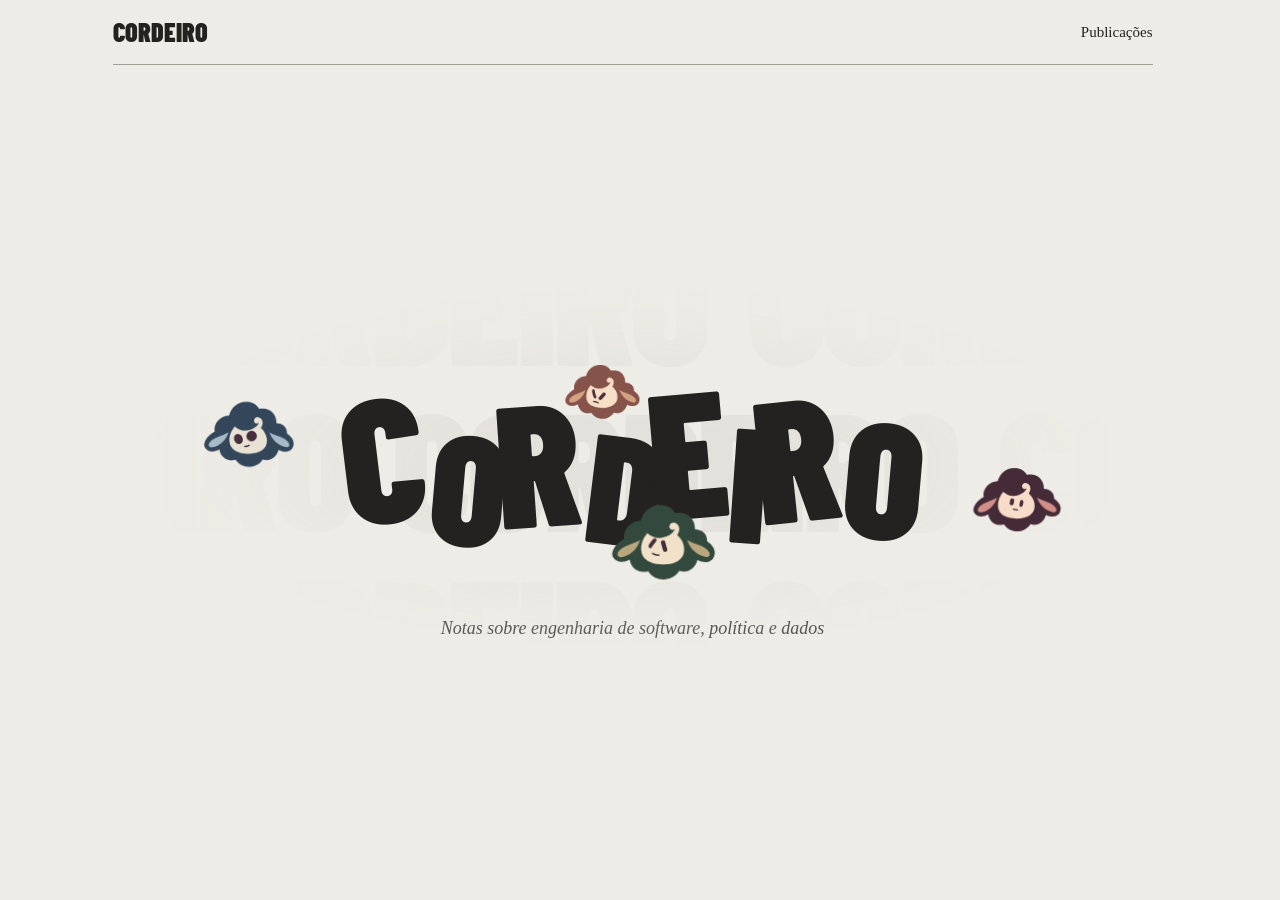
==== commit a82cf9b2: "Keep hero backdrop faint in Firefox" ====
--- a/index.html
+++ b/index.html
@@ -43,11 +43,12 @@
   flex-direction: column;
   justify-content: center;
   gap: .12em;
-  opacity: .055;
+  /* Keep the pattern faint even if the browser composites the mask separately. */
+  color: color-mix(in srgb, var(--ink) 5.5%, var(--paper));
   pointer-events: none;
   font: 900 clamp(70px, 13vw, 180px)/.88 var(--font-logo);
   letter-spacing: -.025em;
-  mask-image: radial-gradient(ellipse 48% 47% at center, var(--ink) 24%, color-mix(in srgb, var(--ink) 85%, transparent) 43%, color-mix(in srgb, var(--ink) 42%, transparent) 65%, color-mix(in srgb, var(--ink) 9%, transparent) 85%, transparent 100%);
+  mask-image: radial-gradient(ellipse 48% 47% at center, #000 24%, rgb(0 0 0 / 85%) 43%, rgb(0 0 0 / 42%) 65%, rgb(0 0 0 / 9%) 85%, transparent 100%);
 }
 .pattern-row { display: flex; width: max-content; white-space: nowrap; gap: .24em; transform: translateX(-12%); }
 .pattern-row:nth-child(even) { transform: translateX(-32%); }
@@ -87,7 +88,10 @@
 }
 @media (max-width: 600px) {
   .cover h1 { font-size: clamp(38px, 15vw, 100px); }
-  .cover-pattern { font-size: clamp(65px, 20vw, 100px); opacity: .05; }
+  .cover-pattern {
+    font-size: clamp(65px, 20vw, 100px);
+    color: color-mix(in srgb, var(--ink) 5%, var(--paper));
+  }
   .orbit-tile { width: clamp(40px, 13vw, 58px); }
 }
 @media (prefers-reduced-motion: no-preference) {
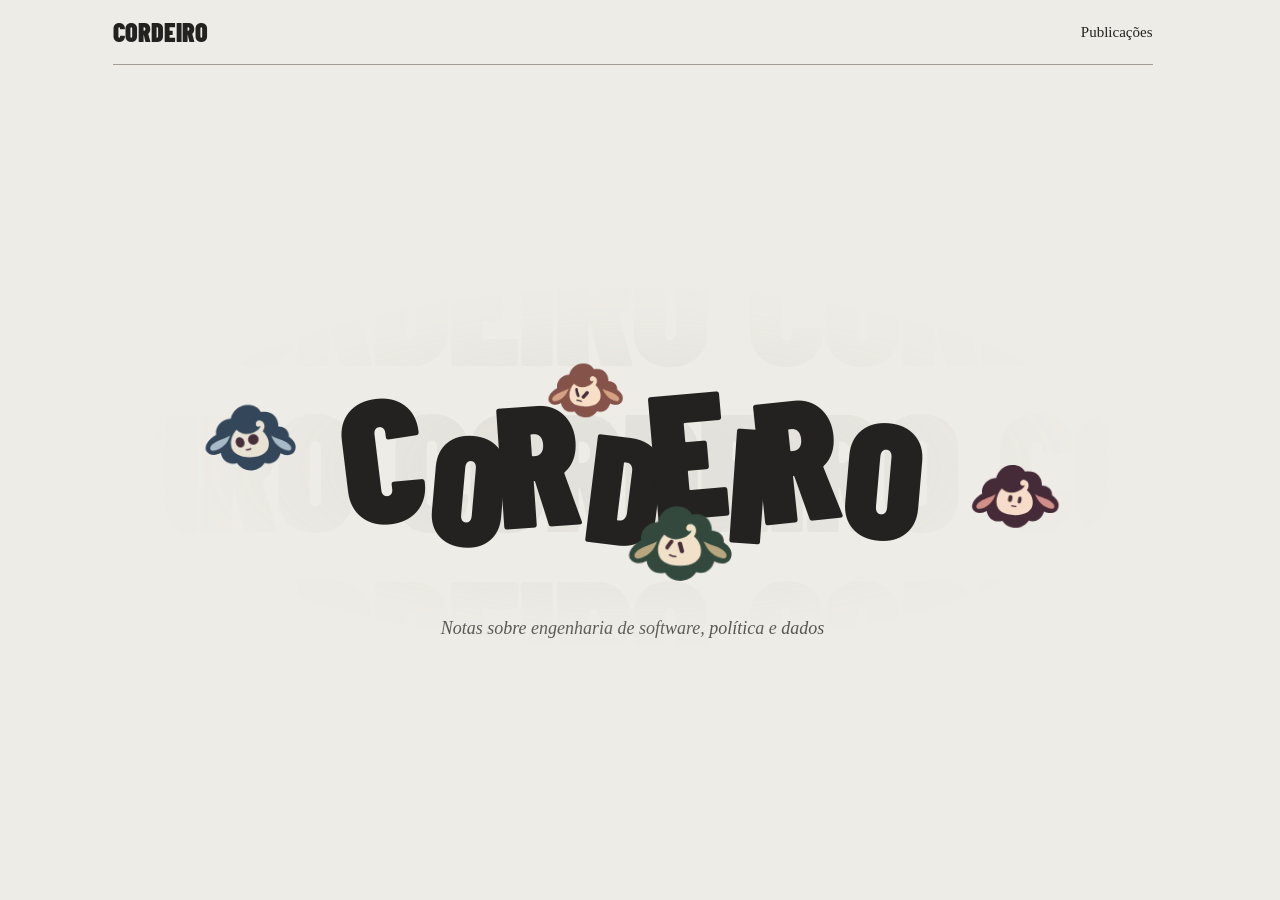
==== commit 4f671c13: "Smooth hero letter entrance across browsers" ====
--- a/index.html
+++ b/index.html
@@ -61,12 +61,10 @@
   font: 900 clamp(42px, 13vw, 200px)/.85 var(--font-logo);
   letter-spacing: -.025em;
 }
-.cover h1 .letter {
-  display: inline-block;
+.cover h1 .letter, .cover h1 .letter-shape { display: inline-block; }
+.cover h1 .letter-shape {
   transform-origin: 50% 90%;
-  translate: 0 var(--offset);
-  rotate: var(--tilt);
-  scale: var(--size);
+  transform: translateY(var(--offset)) rotate(var(--tilt)) scale(var(--size));
 }
 .orbit { position: absolute; inset: 0; pointer-events: none; }
 .orbit-tile {
@@ -96,22 +94,33 @@
 }
 @media (prefers-reduced-motion: no-preference) {
   .motion .letter {
-    animation:
-      letter-arrival 900ms var(--ease-editorial) both,
-      letter-float calc(4.2s + var(--i) * .19s) ease-in-out infinite;
-    animation-delay: calc(120ms + var(--i) * 65ms), calc(820ms + var(--i) * 65ms);
+    animation: letter-arrival 560ms var(--ease-editorial) both;
+    animation-delay: calc(80ms + var(--i) * 34ms);
+  }
+  /* The glyph floats independently of its entry, so neither animation replaces the other. */
+  .motion .letter-shape {
+    animation: letter-float calc(4.2s + var(--i) * .19s) ease-in-out infinite;
+    animation-delay: calc(var(--i) * -.21s);
   }
   .motion .pattern-row { animation: pattern-drift 44s linear infinite alternate; }
   .motion .pattern-row:nth-child(even) { animation-duration: 53s; animation-direction: alternate-reverse; }
-  .motion-paused .pattern-row, .motion-paused .letter { animation-play-state: paused; }
+  .motion-paused .pattern-row,
+  .motion-paused .letter,
+  .motion-paused .letter-shape { animation-play-state: paused; }
   @keyframes letter-arrival {
-    from { opacity: 0; transform: translateY(.42em) rotate(-7deg) scaleY(.78); }
-    to { opacity: 1; transform: none; }
+    from { opacity: 0; transform: translateY(clamp(8px, .095em, 18px)); }
+    to { opacity: 1; transform: translateY(0); }
   }
   @keyframes letter-float {
-    0%, 100% { translate: 0 var(--offset); rotate: var(--tilt); }
-    28% { translate: 0 calc(var(--offset) - .038em); rotate: calc(var(--tilt) - 1.4deg); }
-    70% { translate: 0 calc(var(--offset) + .022em); rotate: calc(var(--tilt) + 1.1deg); }
+    0%, 100% {
+      transform: translateY(var(--offset)) rotate(var(--tilt)) scale(var(--size));
+    }
+    28% {
+      transform: translateY(calc(var(--offset) - .038em)) rotate(calc(var(--tilt) - 1.4deg)) scale(var(--size));
+    }
+    70% {
+      transform: translateY(calc(var(--offset) + .022em)) rotate(calc(var(--tilt) + 1.1deg)) scale(var(--size));
+    }
   }
   @keyframes pattern-drift {
     from { transform: translateX(-8%); }
@@ -128,7 +137,7 @@
   </nav>
 </header>
 <main class="hero">
-<section class="cover" aria-labelledby="site-title"><div class="cover-pattern" aria-hidden="true"><div class="pattern-row"><span>CORDEIRO</span><span>CORDEIRO</span><span>CORDEIRO</span><span>CORDEIRO</span><span>CORDEIRO</span><span>CORDEIRO</span><span>CORDEIRO</span><span>CORDEIRO</span></div><div class="pattern-row"><span>CORDEIRO</span><span>CORDEIRO</span><span>CORDEIRO</span><span>CORDEIRO</span><span>CORDEIRO</span><span>CORDEIRO</span><span>CORDEIRO</span><span>CORDEIRO</span></div><div class="pattern-row"><span>CORDEIRO</span><span>CORDEIRO</span><span>CORDEIRO</span><span>CORDEIRO</span><span>CORDEIRO</span><span>CORDEIRO</span><span>CORDEIRO</span><span>CORDEIRO</span></div><div class="pattern-row"><span>CORDEIRO</span><span>CORDEIRO</span><span>CORDEIRO</span><span>CORDEIRO</span><span>CORDEIRO</span><span>CORDEIRO</span><span>CORDEIRO</span><span>CORDEIRO</span></div><div class="pattern-row"><span>CORDEIRO</span><span>CORDEIRO</span><span>CORDEIRO</span><span>CORDEIRO</span><span>CORDEIRO</span><span>CORDEIRO</span><span>CORDEIRO</span><span>CORDEIRO</span></div><div class="pattern-row"><span>CORDEIRO</span><span>CORDEIRO</span><span>CORDEIRO</span><span>CORDEIRO</span><span>CORDEIRO</span><span>CORDEIRO</span><span>CORDEIRO</span><span>CORDEIRO</span></div><div class="pattern-row"><span>CORDEIRO</span><span>CORDEIRO</span><span>CORDEIRO</span><span>CORDEIRO</span><span>CORDEIRO</span><span>CORDEIRO</span><span>CORDEIRO</span><span>CORDEIRO</span></div></div><div class="orbit" aria-hidden="true"><span class="orbit-tile"><svg viewBox="-15 -15 258.541 258.541" aria-hidden="true"><g transform="translate(-223.0309 -220.6546) scale(.371759)"><path fill="#452a38" d="M771 771 C785 717 829 679 883 678 C925 676 959 693 976 726 C1044 711 1098 755 1096 824 C1138 825 1171 852 1168 894 C1201 916 1224 950 1211 984 C1199 1021 1156 1030 1110 1008 C1100 1053 1054 1091 1002 1073 C979 1109 943 1124 907 1124 C870 1124 835 1106 815 1075 C763 1090 714 1063 704 1005 C667 1025 630 1024 608 996 C582 963 623 906 672 881 C662 829 706 774 771 771Z"/><path fill="#d28f88" d="M767 886 C744 901 716 909 683 923 C651 937 626 960 632 979 C640 1004 695 983 721 959 C746 937 758 913 767 886Z"/><path fill="#d28f88" d="M1047 886 C1073 904 1102 909 1132 922 C1162 936 1188 958 1184 977 C1179 1002 1126 985 1096 959 C1072 938 1057 911 1047 886Z"/><path fill="#f8dcca" d="M810 846 C841 875 881 884 923 867 C953 856 973 835 974 820 C961 834 941 822 942 806 C943 791 957 781 972 784 C998 789 1014 822 989 858 C1014 880 1032 911 1031 946 C1031 1003 979 1034 906 1034 C831 1034 775 1007 773 945 C771 909 786 874 810 846Z"/></g><g transform="translate(109 121) scale(.47) translate(-120 -122.5)" fill="#472e3b"><path class="mascot-eye" d="M94.5 99.1 L102.5 101.6 L106.5 109 L105.4 117.5 L103.8 126 L100.3 133.7 L92.7 137.2 L84.8 134.6 L80.8 127.2 L81.9 118.7 L83.6 110.3 L86.9 102.5 Z"/><path class="mascot-eye" d="M149.5 107.8 L156 112.2 L157.5 120.1 L156.3 128.1 L154.5 136.1 L150.5 143 L143 145.8 L136.4 141.6 L135.3 133.7 L137 125.7 L138.3 117.7 L142.1 110.6 Z"/><path class="mascot-mouth" fill="none" stroke="#472e3b" stroke-width="7.5" stroke-linecap="round" d="M101.8 159.1 Q113.3 163 125.4 163"/></g></svg></span><span class="orbit-tile"><svg viewBox="-15 -15 258.541 258.541" aria-hidden="true"><g transform="translate(-223.0309 -220.6546) scale(.371759)"><path fill="#452a38" d="M771 771 C785 717 829 679 883 678 C925 676 959 693 976 726 C1044 711 1098 755 1096 824 C1138 825 1171 852 1168 894 C1201 916 1224 950 1211 984 C1199 1021 1156 1030 1110 1008 C1100 1053 1054 1091 1002 1073 C979 1109 943 1124 907 1124 C870 1124 835 1106 815 1075 C763 1090 714 1063 704 1005 C667 1025 630 1024 608 996 C582 963 623 906 672 881 C662 829 706 774 771 771Z"/><path fill="#d28f88" d="M767 886 C744 901 716 909 683 923 C651 937 626 960 632 979 C640 1004 695 983 721 959 C746 937 758 913 767 886Z"/><path fill="#d28f88" d="M1047 886 C1073 904 1102 909 1132 922 C1162 936 1188 958 1184 977 C1179 1002 1126 985 1096 959 C1072 938 1057 911 1047 886Z"/><path fill="#f8dcca" d="M810 846 C841 875 881 884 923 867 C953 856 973 835 974 820 C961 834 941 822 942 806 C943 791 957 781 972 784 C998 789 1014 822 989 858 C1014 880 1032 911 1031 946 C1031 1003 979 1034 906 1034 C831 1034 775 1007 773 945 C771 909 786 874 810 846Z"/></g><g transform="translate(109 121) scale(.47) translate(-120 -122.5)" fill="#472e3b"><path class="mascot-eye" d="M94.5 99.1 L102.5 101.6 L106.5 109 L105.4 117.5 L103.8 126 L100.3 133.7 L92.7 137.2 L84.8 134.6 L80.8 127.2 L81.9 118.7 L83.6 110.3 L86.9 102.5 Z"/><path class="mascot-eye" d="M149.5 107.8 L156 112.2 L157.5 120.1 L156.3 128.1 L154.5 136.1 L150.5 143 L143 145.8 L136.4 141.6 L135.3 133.7 L137 125.7 L138.3 117.7 L142.1 110.6 Z"/><path class="mascot-mouth" fill="none" stroke="#472e3b" stroke-width="7.5" stroke-linecap="round" d="M101.8 159.1 Q113.3 163 125.4 163"/></g></svg></span><span class="orbit-tile"><svg viewBox="-15 -15 258.541 258.541" aria-hidden="true"><g transform="translate(-223.0309 -220.6546) scale(.371759)"><path fill="#452a38" d="M771 771 C785 717 829 679 883 678 C925 676 959 693 976 726 C1044 711 1098 755 1096 824 C1138 825 1171 852 1168 894 C1201 916 1224 950 1211 984 C1199 1021 1156 1030 1110 1008 C1100 1053 1054 1091 1002 1073 C979 1109 943 1124 907 1124 C870 1124 835 1106 815 1075 C763 1090 714 1063 704 1005 C667 1025 630 1024 608 996 C582 963 623 906 672 881 C662 829 706 774 771 771Z"/><path fill="#d28f88" d="M767 886 C744 901 716 909 683 923 C651 937 626 960 632 979 C640 1004 695 983 721 959 C746 937 758 913 767 886Z"/><path fill="#d28f88" d="M1047 886 C1073 904 1102 909 1132 922 C1162 936 1188 958 1184 977 C1179 1002 1126 985 1096 959 C1072 938 1057 911 1047 886Z"/><path fill="#f8dcca" d="M810 846 C841 875 881 884 923 867 C953 856 973 835 974 820 C961 834 941 822 942 806 C943 791 957 781 972 784 C998 789 1014 822 989 858 C1014 880 1032 911 1031 946 C1031 1003 979 1034 906 1034 C831 1034 775 1007 773 945 C771 909 786 874 810 846Z"/></g><g transform="translate(109 121) scale(.47) translate(-120 -122.5)" fill="#472e3b"><path class="mascot-eye" d="M94.5 99.1 L102.5 101.6 L106.5 109 L105.4 117.5 L103.8 126 L100.3 133.7 L92.7 137.2 L84.8 134.6 L80.8 127.2 L81.9 118.7 L83.6 110.3 L86.9 102.5 Z"/><path class="mascot-eye" d="M149.5 107.8 L156 112.2 L157.5 120.1 L156.3 128.1 L154.5 136.1 L150.5 143 L143 145.8 L136.4 141.6 L135.3 133.7 L137 125.7 L138.3 117.7 L142.1 110.6 Z"/><path class="mascot-mouth" fill="none" stroke="#472e3b" stroke-width="7.5" stroke-linecap="round" d="M101.8 159.1 Q113.3 163 125.4 163"/></g></svg></span><span class="orbit-tile"><svg viewBox="-15 -15 258.541 258.541" aria-hidden="true"><g transform="translate(-223.0309 -220.6546) scale(.371759)"><path fill="#452a38" d="M771 771 C785 717 829 679 883 678 C925 676 959 693 976 726 C1044 711 1098 755 1096 824 C1138 825 1171 852 1168 894 C1201 916 1224 950 1211 984 C1199 1021 1156 1030 1110 1008 C1100 1053 1054 1091 1002 1073 C979 1109 943 1124 907 1124 C870 1124 835 1106 815 1075 C763 1090 714 1063 704 1005 C667 1025 630 1024 608 996 C582 963 623 906 672 881 C662 829 706 774 771 771Z"/><path fill="#d28f88" d="M767 886 C744 901 716 909 683 923 C651 937 626 960 632 979 C640 1004 695 983 721 959 C746 937 758 913 767 886Z"/><path fill="#d28f88" d="M1047 886 C1073 904 1102 909 1132 922 C1162 936 1188 958 1184 977 C1179 1002 1126 985 1096 959 C1072 938 1057 911 1047 886Z"/><path fill="#f8dcca" d="M810 846 C841 875 881 884 923 867 C953 856 973 835 974 820 C961 834 941 822 942 806 C943 791 957 781 972 784 C998 789 1014 822 989 858 C1014 880 1032 911 1031 946 C1031 1003 979 1034 906 1034 C831 1034 775 1007 773 945 C771 909 786 874 810 846Z"/></g><g transform="translate(109 121) scale(.47) translate(-120 -122.5)" fill="#472e3b"><path class="mascot-eye" d="M94.5 99.1 L102.5 101.6 L106.5 109 L105.4 117.5 L103.8 126 L100.3 133.7 L92.7 137.2 L84.8 134.6 L80.8 127.2 L81.9 118.7 L83.6 110.3 L86.9 102.5 Z"/><path class="mascot-eye" d="M149.5 107.8 L156 112.2 L157.5 120.1 L156.3 128.1 L154.5 136.1 L150.5 143 L143 145.8 L136.4 141.6 L135.3 133.7 L137 125.7 L138.3 117.7 L142.1 110.6 Z"/><path class="mascot-mouth" fill="none" stroke="#472e3b" stroke-width="7.5" stroke-linecap="round" d="M101.8 159.1 Q113.3 163 125.4 163"/></g></svg></span></div><h1 id="site-title" aria-label="Cordeiro"><span aria-hidden="true" class="letter" style="--i:0; --offset:-0.06em; --tilt:-7deg; --size:1.06">C</span><span aria-hidden="true" class="letter" style="--i:1; --offset:0.08em; --tilt:5deg; --size:0.94">O</span><span aria-hidden="true" class="letter" style="--i:2; --offset:-0.04em; --tilt:-4deg; --size:1.04">R</span><span aria-hidden="true" class="letter" style="--i:3; --offset:0.08em; --tilt:7deg; --size:0.93">D</span><span aria-hidden="true" class="letter" style="--i:4; --offset:-0.09em; --tilt:-5deg; --size:1.07">E</span><span aria-hidden="true" class="letter" style="--i:5; --offset:0.06em; --tilt:4deg; --size:0.98">I</span><span aria-hidden="true" class="letter" style="--i:6; --offset:-0.07em; --tilt:-6deg; --size:1.04">R</span><span aria-hidden="true" class="letter" style="--i:7; --offset:0.04em; --tilt:5deg; --size:0.99">O</span></h1></section>
+<section class="cover" aria-labelledby="site-title"><div class="cover-pattern" aria-hidden="true"><div class="pattern-row"><span>CORDEIRO</span><span>CORDEIRO</span><span>CORDEIRO</span><span>CORDEIRO</span><span>CORDEIRO</span><span>CORDEIRO</span><span>CORDEIRO</span><span>CORDEIRO</span></div><div class="pattern-row"><span>CORDEIRO</span><span>CORDEIRO</span><span>CORDEIRO</span><span>CORDEIRO</span><span>CORDEIRO</span><span>CORDEIRO</span><span>CORDEIRO</span><span>CORDEIRO</span></div><div class="pattern-row"><span>CORDEIRO</span><span>CORDEIRO</span><span>CORDEIRO</span><span>CORDEIRO</span><span>CORDEIRO</span><span>CORDEIRO</span><span>CORDEIRO</span><span>CORDEIRO</span></div><div class="pattern-row"><span>CORDEIRO</span><span>CORDEIRO</span><span>CORDEIRO</span><span>CORDEIRO</span><span>CORDEIRO</span><span>CORDEIRO</span><span>CORDEIRO</span><span>CORDEIRO</span></div><div class="pattern-row"><span>CORDEIRO</span><span>CORDEIRO</span><span>CORDEIRO</span><span>CORDEIRO</span><span>CORDEIRO</span><span>CORDEIRO</span><span>CORDEIRO</span><span>CORDEIRO</span></div><div class="pattern-row"><span>CORDEIRO</span><span>CORDEIRO</span><span>CORDEIRO</span><span>CORDEIRO</span><span>CORDEIRO</span><span>CORDEIRO</span><span>CORDEIRO</span><span>CORDEIRO</span></div><div class="pattern-row"><span>CORDEIRO</span><span>CORDEIRO</span><span>CORDEIRO</span><span>CORDEIRO</span><span>CORDEIRO</span><span>CORDEIRO</span><span>CORDEIRO</span><span>CORDEIRO</span></div></div><div class="orbit" aria-hidden="true"><span class="orbit-tile"><svg viewBox="-15 -15 258.541 258.541" aria-hidden="true"><g transform="translate(-223.0309 -220.6546) scale(.371759)"><path fill="#452a38" d="M771 771 C785 717 829 679 883 678 C925 676 959 693 976 726 C1044 711 1098 755 1096 824 C1138 825 1171 852 1168 894 C1201 916 1224 950 1211 984 C1199 1021 1156 1030 1110 1008 C1100 1053 1054 1091 1002 1073 C979 1109 943 1124 907 1124 C870 1124 835 1106 815 1075 C763 1090 714 1063 704 1005 C667 1025 630 1024 608 996 C582 963 623 906 672 881 C662 829 706 774 771 771Z"/><path fill="#d28f88" d="M767 886 C744 901 716 909 683 923 C651 937 626 960 632 979 C640 1004 695 983 721 959 C746 937 758 913 767 886Z"/><path fill="#d28f88" d="M1047 886 C1073 904 1102 909 1132 922 C1162 936 1188 958 1184 977 C1179 1002 1126 985 1096 959 C1072 938 1057 911 1047 886Z"/><path fill="#f8dcca" d="M810 846 C841 875 881 884 923 867 C953 856 973 835 974 820 C961 834 941 822 942 806 C943 791 957 781 972 784 C998 789 1014 822 989 858 C1014 880 1032 911 1031 946 C1031 1003 979 1034 906 1034 C831 1034 775 1007 773 945 C771 909 786 874 810 846Z"/></g><g transform="translate(109 121) scale(.47) translate(-120 -122.5)" fill="#472e3b"><path class="mascot-eye" d="M94.5 99.1 L102.5 101.6 L106.5 109 L105.4 117.5 L103.8 126 L100.3 133.7 L92.7 137.2 L84.8 134.6 L80.8 127.2 L81.9 118.7 L83.6 110.3 L86.9 102.5 Z"/><path class="mascot-eye" d="M149.5 107.8 L156 112.2 L157.5 120.1 L156.3 128.1 L154.5 136.1 L150.5 143 L143 145.8 L136.4 141.6 L135.3 133.7 L137 125.7 L138.3 117.7 L142.1 110.6 Z"/><path class="mascot-mouth" fill="none" stroke="#472e3b" stroke-width="7.5" stroke-linecap="round" d="M101.8 159.1 Q113.3 163 125.4 163"/></g></svg></span><span class="orbit-tile"><svg viewBox="-15 -15 258.541 258.541" aria-hidden="true"><g transform="translate(-223.0309 -220.6546) scale(.371759)"><path fill="#452a38" d="M771 771 C785 717 829 679 883 678 C925 676 959 693 976 726 C1044 711 1098 755 1096 824 C1138 825 1171 852 1168 894 C1201 916 1224 950 1211 984 C1199 1021 1156 1030 1110 1008 C1100 1053 1054 1091 1002 1073 C979 1109 943 1124 907 1124 C870 1124 835 1106 815 1075 C763 1090 714 1063 704 1005 C667 1025 630 1024 608 996 C582 963 623 906 672 881 C662 829 706 774 771 771Z"/><path fill="#d28f88" d="M767 886 C744 901 716 909 683 923 C651 937 626 960 632 979 C640 1004 695 983 721 959 C746 937 758 913 767 886Z"/><path fill="#d28f88" d="M1047 886 C1073 904 1102 909 1132 922 C1162 936 1188 958 1184 977 C1179 1002 1126 985 1096 959 C1072 938 1057 911 1047 886Z"/><path fill="#f8dcca" d="M810 846 C841 875 881 884 923 867 C953 856 973 835 974 820 C961 834 941 822 942 806 C943 791 957 781 972 784 C998 789 1014 822 989 858 C1014 880 1032 911 1031 946 C1031 1003 979 1034 906 1034 C831 1034 775 1007 773 945 C771 909 786 874 810 846Z"/></g><g transform="translate(109 121) scale(.47) translate(-120 -122.5)" fill="#472e3b"><path class="mascot-eye" d="M94.5 99.1 L102.5 101.6 L106.5 109 L105.4 117.5 L103.8 126 L100.3 133.7 L92.7 137.2 L84.8 134.6 L80.8 127.2 L81.9 118.7 L83.6 110.3 L86.9 102.5 Z"/><path class="mascot-eye" d="M149.5 107.8 L156 112.2 L157.5 120.1 L156.3 128.1 L154.5 136.1 L150.5 143 L143 145.8 L136.4 141.6 L135.3 133.7 L137 125.7 L138.3 117.7 L142.1 110.6 Z"/><path class="mascot-mouth" fill="none" stroke="#472e3b" stroke-width="7.5" stroke-linecap="round" d="M101.8 159.1 Q113.3 163 125.4 163"/></g></svg></span><span class="orbit-tile"><svg viewBox="-15 -15 258.541 258.541" aria-hidden="true"><g transform="translate(-223.0309 -220.6546) scale(.371759)"><path fill="#452a38" d="M771 771 C785 717 829 679 883 678 C925 676 959 693 976 726 C1044 711 1098 755 1096 824 C1138 825 1171 852 1168 894 C1201 916 1224 950 1211 984 C1199 1021 1156 1030 1110 1008 C1100 1053 1054 1091 1002 1073 C979 1109 943 1124 907 1124 C870 1124 835 1106 815 1075 C763 1090 714 1063 704 1005 C667 1025 630 1024 608 996 C582 963 623 906 672 881 C662 829 706 774 771 771Z"/><path fill="#d28f88" d="M767 886 C744 901 716 909 683 923 C651 937 626 960 632 979 C640 1004 695 983 721 959 C746 937 758 913 767 886Z"/><path fill="#d28f88" d="M1047 886 C1073 904 1102 909 1132 922 C1162 936 1188 958 1184 977 C1179 1002 1126 985 1096 959 C1072 938 1057 911 1047 886Z"/><path fill="#f8dcca" d="M810 846 C841 875 881 884 923 867 C953 856 973 835 974 820 C961 834 941 822 942 806 C943 791 957 781 972 784 C998 789 1014 822 989 858 C1014 880 1032 911 1031 946 C1031 1003 979 1034 906 1034 C831 1034 775 1007 773 945 C771 909 786 874 810 846Z"/></g><g transform="translate(109 121) scale(.47) translate(-120 -122.5)" fill="#472e3b"><path class="mascot-eye" d="M94.5 99.1 L102.5 101.6 L106.5 109 L105.4 117.5 L103.8 126 L100.3 133.7 L92.7 137.2 L84.8 134.6 L80.8 127.2 L81.9 118.7 L83.6 110.3 L86.9 102.5 Z"/><path class="mascot-eye" d="M149.5 107.8 L156 112.2 L157.5 120.1 L156.3 128.1 L154.5 136.1 L150.5 143 L143 145.8 L136.4 141.6 L135.3 133.7 L137 125.7 L138.3 117.7 L142.1 110.6 Z"/><path class="mascot-mouth" fill="none" stroke="#472e3b" stroke-width="7.5" stroke-linecap="round" d="M101.8 159.1 Q113.3 163 125.4 163"/></g></svg></span><span class="orbit-tile"><svg viewBox="-15 -15 258.541 258.541" aria-hidden="true"><g transform="translate(-223.0309 -220.6546) scale(.371759)"><path fill="#452a38" d="M771 771 C785 717 829 679 883 678 C925 676 959 693 976 726 C1044 711 1098 755 1096 824 C1138 825 1171 852 1168 894 C1201 916 1224 950 1211 984 C1199 1021 1156 1030 1110 1008 C1100 1053 1054 1091 1002 1073 C979 1109 943 1124 907 1124 C870 1124 835 1106 815 1075 C763 1090 714 1063 704 1005 C667 1025 630 1024 608 996 C582 963 623 906 672 881 C662 829 706 774 771 771Z"/><path fill="#d28f88" d="M767 886 C744 901 716 909 683 923 C651 937 626 960 632 979 C640 1004 695 983 721 959 C746 937 758 913 767 886Z"/><path fill="#d28f88" d="M1047 886 C1073 904 1102 909 1132 922 C1162 936 1188 958 1184 977 C1179 1002 1126 985 1096 959 C1072 938 1057 911 1047 886Z"/><path fill="#f8dcca" d="M810 846 C841 875 881 884 923 867 C953 856 973 835 974 820 C961 834 941 822 942 806 C943 791 957 781 972 784 C998 789 1014 822 989 858 C1014 880 1032 911 1031 946 C1031 1003 979 1034 906 1034 C831 1034 775 1007 773 945 C771 909 786 874 810 846Z"/></g><g transform="translate(109 121) scale(.47) translate(-120 -122.5)" fill="#472e3b"><path class="mascot-eye" d="M94.5 99.1 L102.5 101.6 L106.5 109 L105.4 117.5 L103.8 126 L100.3 133.7 L92.7 137.2 L84.8 134.6 L80.8 127.2 L81.9 118.7 L83.6 110.3 L86.9 102.5 Z"/><path class="mascot-eye" d="M149.5 107.8 L156 112.2 L157.5 120.1 L156.3 128.1 L154.5 136.1 L150.5 143 L143 145.8 L136.4 141.6 L135.3 133.7 L137 125.7 L138.3 117.7 L142.1 110.6 Z"/><path class="mascot-mouth" fill="none" stroke="#472e3b" stroke-width="7.5" stroke-linecap="round" d="M101.8 159.1 Q113.3 163 125.4 163"/></g></svg></span></div><h1 id="site-title" aria-label="Cordeiro"><span aria-hidden="true" class="letter" style="--i:0; --offset:-0.06em; --tilt:-7deg; --size:1.06"><span class="letter-shape">C</span></span><span aria-hidden="true" class="letter" style="--i:1; --offset:0.08em; --tilt:5deg; --size:0.94"><span class="letter-shape">O</span></span><span aria-hidden="true" class="letter" style="--i:2; --offset:-0.04em; --tilt:-4deg; --size:1.04"><span class="letter-shape">R</span></span><span aria-hidden="true" class="letter" style="--i:3; --offset:0.08em; --tilt:7deg; --size:0.93"><span class="letter-shape">D</span></span><span aria-hidden="true" class="letter" style="--i:4; --offset:-0.09em; --tilt:-5deg; --size:1.07"><span class="letter-shape">E</span></span><span aria-hidden="true" class="letter" style="--i:5; --offset:0.06em; --tilt:4deg; --size:0.98"><span class="letter-shape">I</span></span><span aria-hidden="true" class="letter" style="--i:6; --offset:-0.07em; --tilt:-6deg; --size:1.04"><span class="letter-shape">R</span></span><span aria-hidden="true" class="letter" style="--i:7; --offset:0.04em; --tilt:5deg; --size:0.99"><span class="letter-shape">O</span></span></h1></section>
 <p class="hero-intro">Notas sobre engenharia de software, política e dados</p>
 </main>
 <script>
